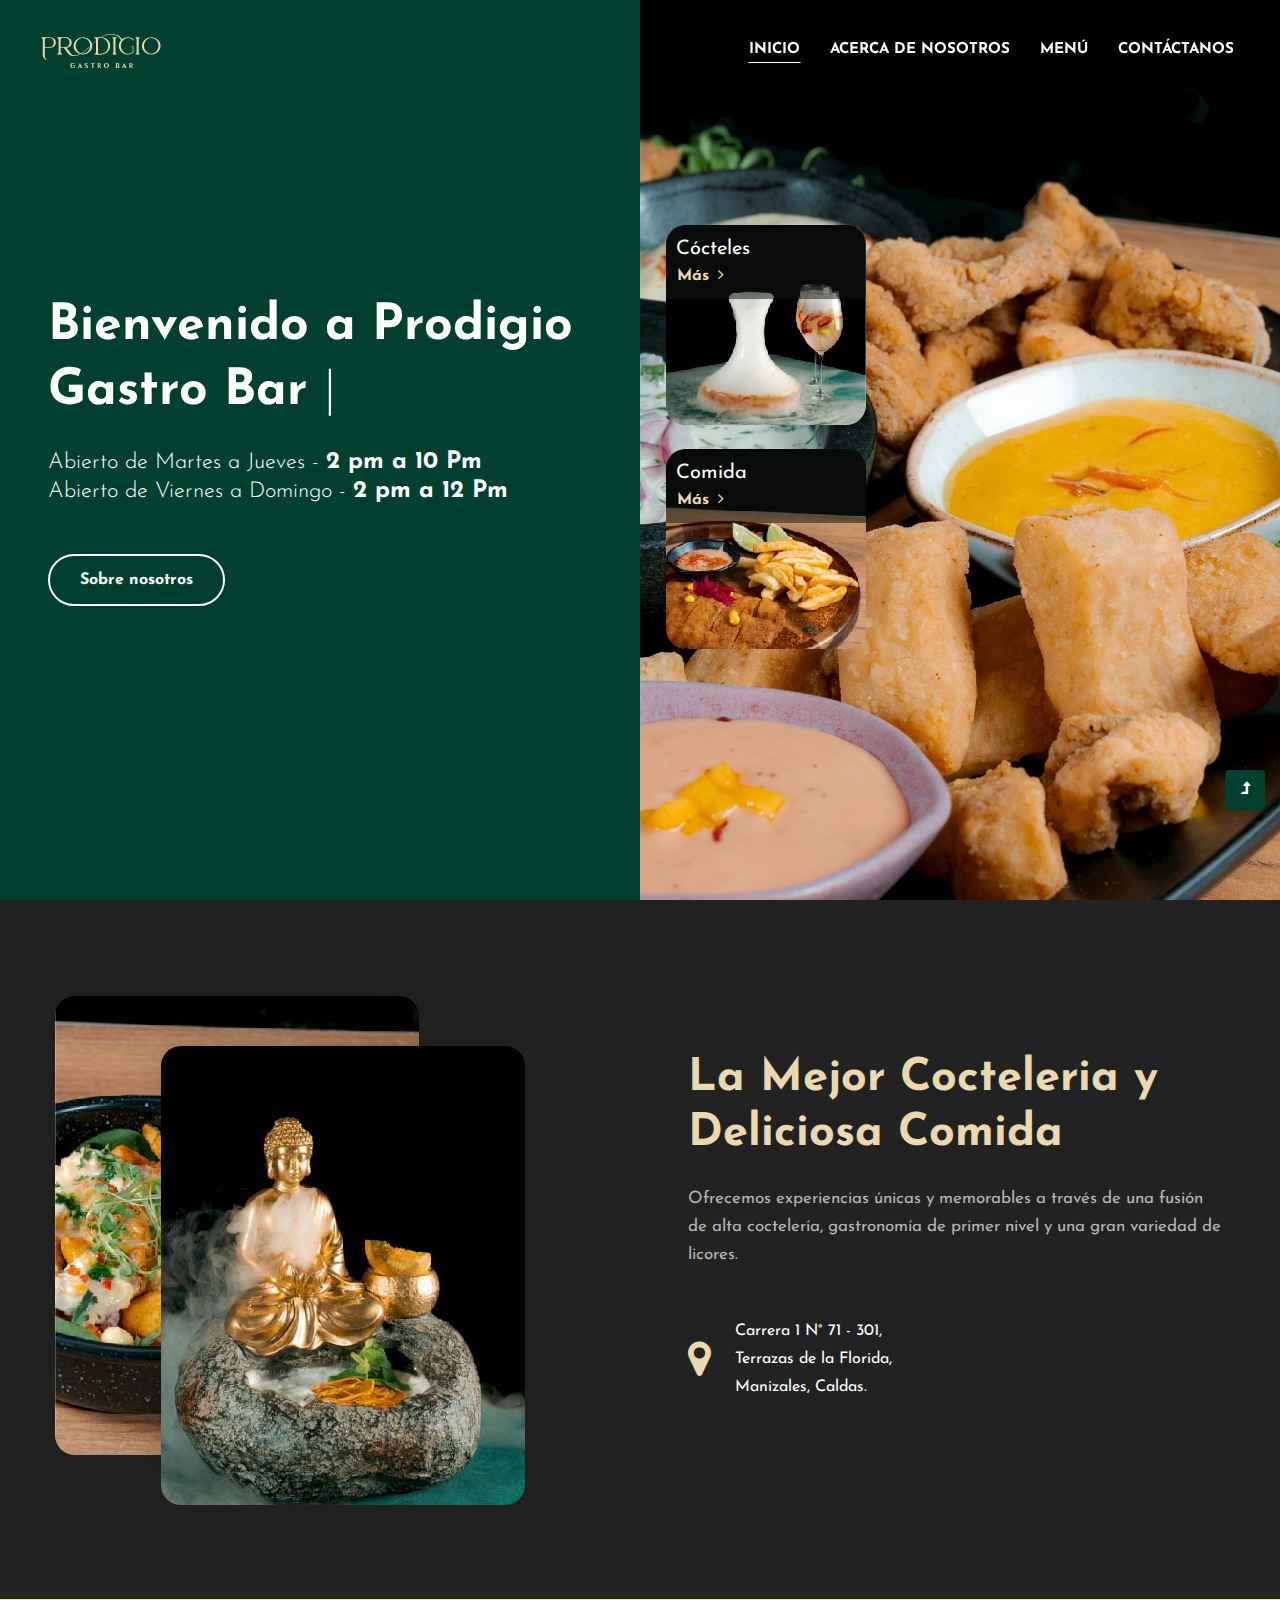
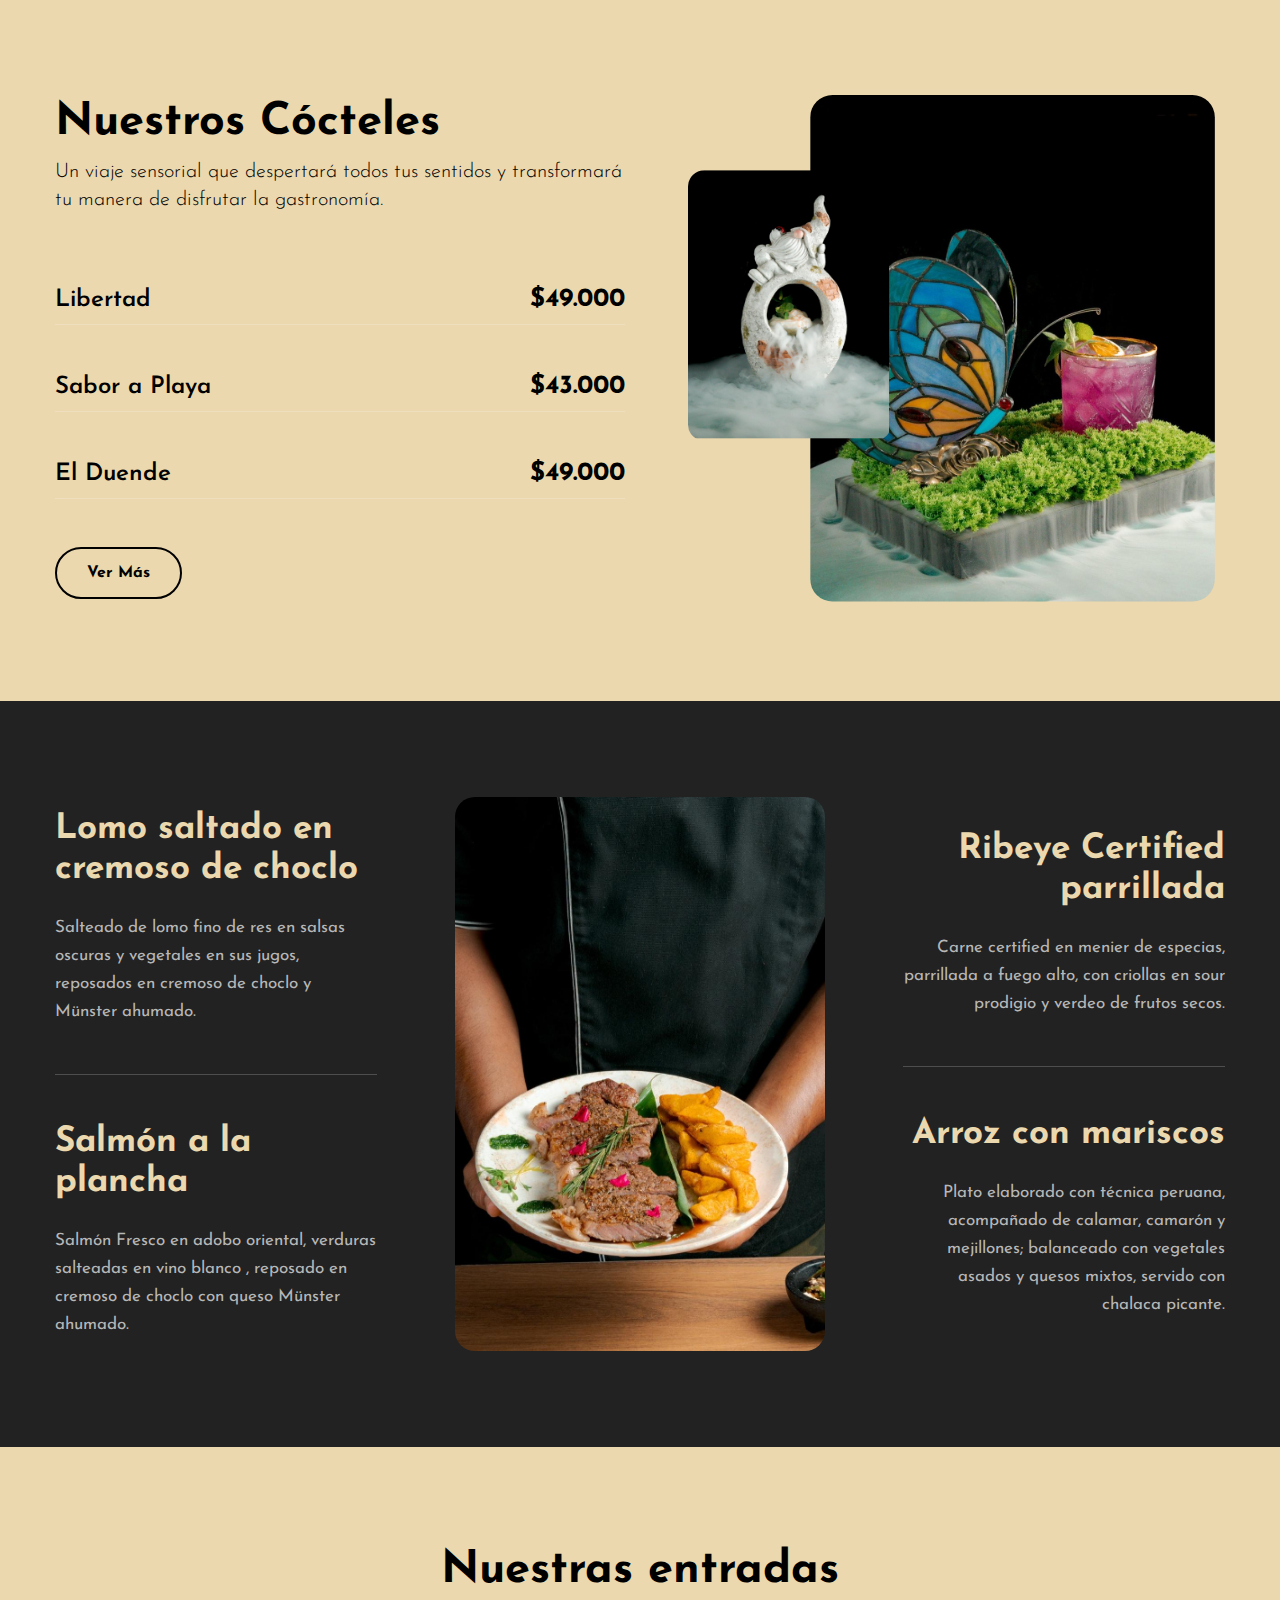
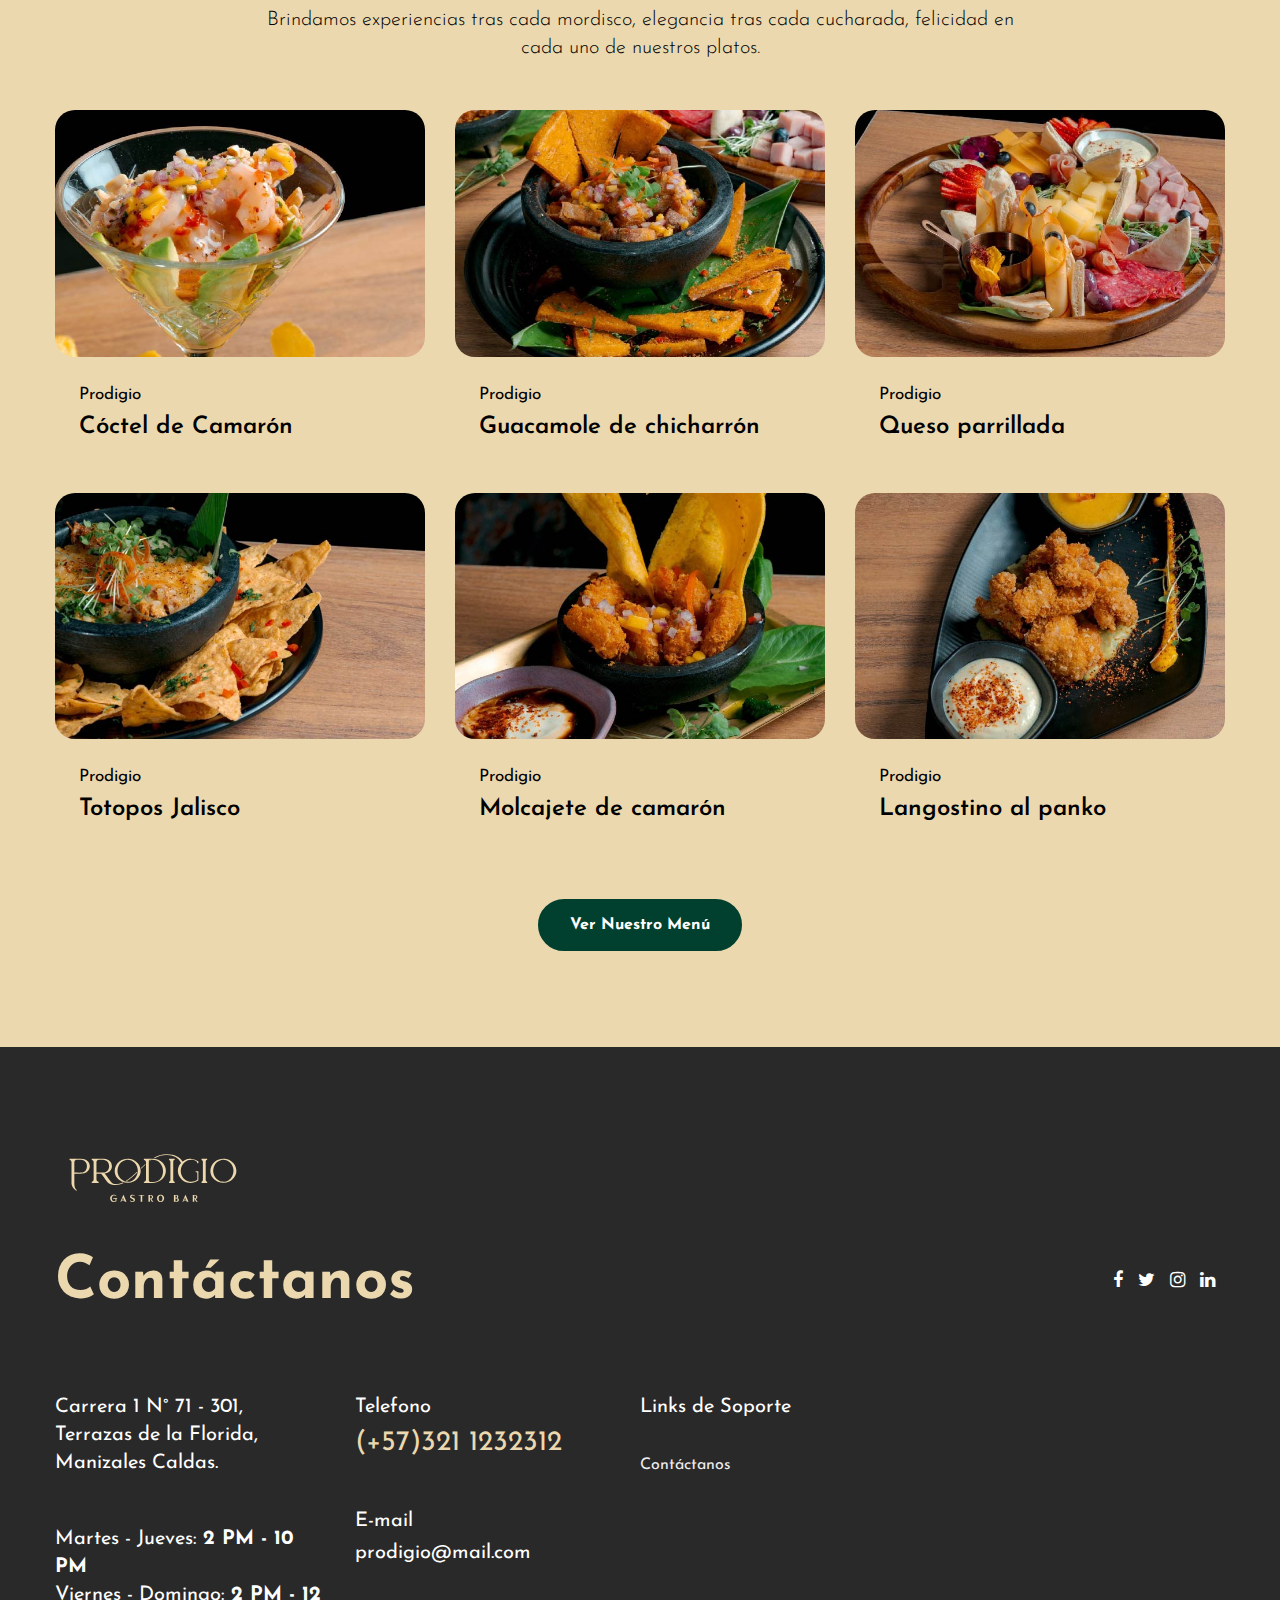
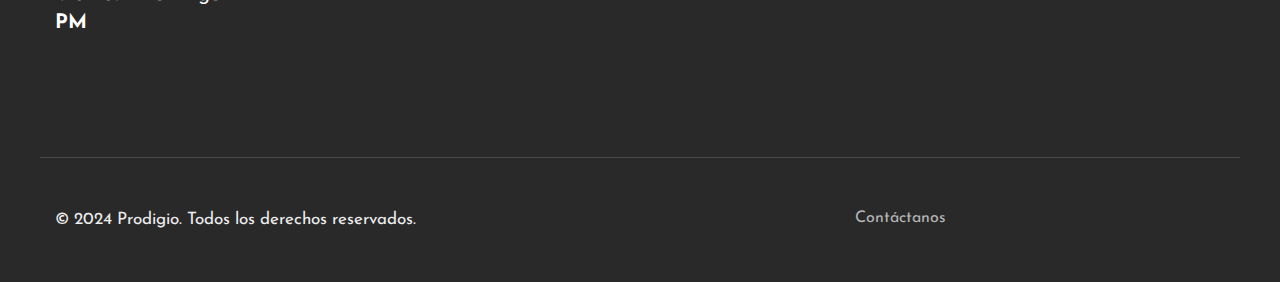
==== index.html @ 743cbc4c "extract content of folder" ====
<!--
Author: W3layouts
Author URL: http://w3layouts.com
-->
<!doctype html>
<html lang="es">

<head>
    <!-- Required meta tags -->
    <meta charset="utf-8">
    <meta name="viewport" content="width=device-width, initial-scale=1, shrink-to-fit=no">
    <link rel="icon" href="assets/images/favicon.ico" type="image/x-icon">
    <title>Prodigio: Gastro Bar</title>
    <!-- google-fonts -->
    <link href="//fonts.googleapis.com/css2?family=Josefin+Sans:wght@100;200;300;400;500;600;700&display=swap"
        rel="stylesheet">
    <!-- //google-fonts -->
    <!-- Template CSS Style link -->
    <link rel="stylesheet" href="assets/css/style-starter.css">
</head>

<body>
    <!--header-->
    <header id="site-header" class="fixed-top">
        <div class="container-fluid">
            <nav class="navbar navbar-expand-lg stroke">
                <!--<h1>
                    <a class="navbar-brand d-flex align-items-center" href="index.html">
                        Prodigio <i class="fa fa-cutlery ml-2" aria-hidden="true"></i></a>
                </h1>-->
                <!-- if logo is image enable this   -->
                <a class="navbar-brand" href="#index.html">
                    <img src="assets/images/Logo.svg" alt="logo" title="Prodigio"/>
                </a> 
                <button class="navbar-toggler  collapsed bg-gradient" type="button" data-toggle="collapse"
                    data-target="#navbarTogglerDemo02" aria-controls="navbarTogglerDemo02" aria-expanded="false"
                    aria-label="Toggle navigation">
                    <span class="navbar-toggler-icon fa icon-expand fa-bars"></span>
                    <span class="navbar-toggler-icon fa icon-close fa-times"></span>
                </button>

                <div class="collapse navbar-collapse" id="navbarTogglerDemo02">
                    <ul class="navbar-nav ml-lg-auto">
                        <li class="nav-item active">
                            <a class="nav-link" href="index.html">Inicio <span class="sr-only">(current)</span></a>
                        </li>
                        <li class="nav-item">
                            <a class="nav-link" href="about.html">Acerca de nosotros</a>
                        </li>
                        <li class="nav-item">
                            <a class="nav-link" href="#">Menú</a>
                        </li>
                        <li class="nav-item">
                            <a class="nav-link" href="contact.html">Contáctanos</a>
                        </li>
                    </ul>
                </div>
            </nav>
        </div>
    </header>
    <!--//header-->

    <!-- banner section -->
    <section class="w3l-banner">
        <div class="container-fluid">
            <div class="row">
                <div class="col-md-6 banner-left d-flex align-items-center pl-lg-5">
                    <div>
                        <h3 class="text-white mb-4">Bienvenido a Prodigio <br>
                            Gastro Bar <span class="type-js"><span class="text-js">¡La mejor experiencia!</span></span></h3>
                        <p class="banner-text text-white">Abierto de Martes a Jueves - <span>2 pm a 10 Pm</span>
                        </p>
                        <p class="banner-text text-white">Abierto de Viernes a Domingo - <span>2 pm a 12 Pm</span>
                        </p>
                        <a class="btn btn-style-white btn-style-border mt-5" href="about.html">Sobre nosotros</a>
                    </div>
                </div>
                <div class="col-md-6 banner-right">
                    <div class="small-images">
                        <div class="ban-grid position-relative">
                            <img src="assets/images/coctel.jpg" class="img-responsive" alt="" />
                            <div class="img-ban-sec">
                                <h5>Cócteles</h5>
                                <a href="menu.html" class="btn p-0">Más <i class="fa fa-angle-right ml-1"
                                        aria-hidden="true"></i></a>
                            </div>
                        </div>
                        <div class="ban-grid position-relative mt-4">
                            <img src="assets/images/comida.jpg" class="img-responsive" alt="" />
                            <div class="img-ban-sec">
                                <h5>Comida</h5>
                                <a href="menu.html" class="btn p-0">Más <i class="fa fa-angle-right ml-1"
                                        aria-hidden="true"></i></a>
                            </div>
                        </div>
                    </div>
                </div>
            </div>
        </div>
    </section>
    <!-- //banner section -->

    <!-- about section -->
    <section class="w3l-about-2 py-5">
        <div class="container py-md-5 py-4">
            <div class="row justify-content-between align-items-center pb-lg-5">
                <div class="col-lg-6 about-2-secs-right mb-lg-0 mb-5">
                    <div class="image-box inverse position-relative">
                        <div class="image-box__static">
                            <img src="assets/images/about2.jpg" alt="" width="364" height="459">
                        </div>
                        <div class="image-box__float">
                            <img src="assets/images/about1.jpg" alt="" width="364" height="459">
                        </div>
                    </div>
                </div>
                <div class="col-lg-6 about-2-secs-left pl-lg-5 mt-lg-0 mt-5">
                    <h3 class="title-style mb-3">La Mejor Cocteleria y <br>Deliciosa Comida</h3>
                    <p class="mt-4">Ofrecemos experiencias únicas y memorables a
                        través de una fusión de alta coctelería, gastronomía
                        de primer nivel y una gran variedad de licores.</p>
                    <div class="address-sec d-flex align-items-center mt-5">
                        <i class="fa fa-map-marker mr-4" aria-hidden="true"></i>
                        <h6>Carrera 1 N° 71 - 301, <br> Terrazas de la Florida, <br>Manizales, Caldas.</h6>
                    </div>
                </div>
            </div>
        </div>
    </section>
    <!-- //about section -->

    <!-- dishes section -->
    <section class="w3l-recipes py-5">
        <div class="container py-md-5 py-4">
            <div class="row">
                <div class="col-lg-6 recipe-left mb-md-0 mb-5">
                    <div class="section-heading mb-sm-5 mb-4">
                        <h3 class="title-style mb-2 text-black">Nuestros Cócteles</h3>
                        <p class="lead text-black">
                            Un viaje sensorial que despertará todos tus sentidos y transformará tu manera de disfrutar la gastronomía.
                        </p>
                    </div>
                    <div class="menu-sec mt-5 pt-md-4">
                        <div class="row border-dot no-gutters">
                            <div class="col-8 menu-item-name-home">
                                <h6>Libertad</h6>
                            </div>
                            <div class="col-4 menu-item-price-home text-right">
                                <h6>$49.000</h6>
                            </div>
                        </div>
                    </div>
                    <div class="menu-sec mt-sm-5 mt-4">
                        <div class="row border-dot no-gutters">
                            <div class="col-8 menu-item-name-home">
                                <h6>Sabor a Playa</h6>
                            </div>
                            <div class="col-4 menu-item-price-home text-right">
                                <h6>$43.000</h6>
                            </div>
                        </div>
                    </div>
                    <div class="menu-sec mt-sm-5 mt-4">
                        <div class="row border-dot no-gutters">
                            <div class="col-8 menu-item-name-home">
                                <h6>El Duende </h6>
                            </div>
                            <div class="col-4 menu-item-price-home text-right">
                                <h6>$49.000</h6>
                            </div>
                        </div>
                    </div>
                    <a class="btn btn-style-dark btn-style-border-dark mt-5" href="menu.html">Ver Más</a>
                </div>
                <div class="col-lg-6 recipe-right pl-5">
                    <img src="assets/images/image1.svg" alt="" class="img-fluid img-responsive" />
                </div>
            </div>
        </div>
    </section>
    <!-- //dishes section -->

    <!-- grids section -->
    <section class="w3l-homeblock7 py-5">
        <div class="container py-lg-5 py-md-3">
            <div class="row align-items-center">
                <div class="col-lg-4">
                    <div class="pr-5">
                        <h3 class="title-big">Lomo saltado en cremoso de choclo</h3>
                        <p class="mt-4">Salteado de lomo fino de res en salsas oscuras y vegetales en sus jugos,
                            reposados en cremoso de choclo y Münster ahumado.</p>
                    </div>
                    <div class="pr-5 mt-lg-5 mt-4 sec-bor">
                        <h3 class="title-big pt-lg-5 pt-4">Salmón a la plancha</h3>
                        <p class="mt-4">Salmón Fresco en adobo oriental, verduras salteadas en vino blanco , reposado
                            en cremoso de choclo con queso Münster ahumado.</p>
                    </div>
                </div>
                <div class="col-lg-4 col-md-6 col-8 image-styling-sec mt-lg-0 mt-5">
                    <img src="assets/images/image2.svg" alt="" class="img-fluid">
                </div>
                <div class="col-lg-4 col-md-6 mt-lg-0 mt-5 text-lg-right">
                    <div class="pl-lg-5">
                        <h3 class="title-big">Ribeye Certified parrillada</h3>
                        <p class="mt-4">Carne certified en menier de especias, parrillada a fuego alto, con criollas en
                            sour prodigio y verdeo de frutos secos.</p>
                    </div>
                    <div class="pl-lg-5 mt-lg-5 mt-4 sec-bor">
                        <h3 class="title-big pt-lg-5 pt-4">Arroz con mariscos</h3>
                        <p class="mt-4">Plato elaborado con técnica peruana, acompañado de calamar, camarón y
                            mejillones; balanceado con vegetales asados y quesos mixtos, servido con
                            chalaca picante.</p>
                    </div>
                </div>
            </div>
        </div>
    </section>
    <!-- //grids section -->

    <!-- stats section -->
    <!--
    <section class="w3-bottom-stats py-5">
        <div class="container py-md-5 py-4">
            <div class="row">
                <div class="col-md-7 pr-lg-5">
                    <h5 class="text-new mb-4">Hello. <br>Our structure has been present for over 36 years. <br>We
                        make
                        the best !
                    </h5>
                    <p class="mb-3">Nibh eu consequat magna ipsum ac ex. Nulla iaculis
                        tincidunt elit, tortor luctus sit amet.
                    </p>
                    <p>Sed ut perspiciatis unde omnis iste natus error sit voluptatem accusantium doloremque
                        laudantium, totam rem aperiam, eaque ipsa quae ab illo inventore veritatis et quasi
                        architecto beatae vitae dicta sunt explicabo.</p>
                    <a href="about.html" class="btn btn-style-white btn-style-primary mt-lg-5 mt-4">Learn More</a>
                </div>
                <div class="col-md-5 mt-md-0 mt-5">
                    <div class="counter text-center">
                        <div class="timer count-title count-number" data-to="6370" data-speed="1500"></div>
                        <p class="count-text mt-2">happy customer's</p>
                    </div>
                    <div class="counter text-center mt-5">
                        <div class="timer count-title count-number" data-to="421" data-speed="1500"></div>
                        <p class="count-text mt-2">master chef's</p>
                    </div>
                    <div class="counter text-center mt-5">
                        <div class="timer count-title count-number" data-to="7300" data-speed="1500"></div>
                        <p class="count-text mt-2">Order's Everyday</p>
                    </div>
                </div>
            </div>
        </div>
    </section>
    -->
    <!-- //stats section -->

    <!-- specials section -->
    <section class="w3l-portfolio-8 py-5">
        <div class="portfolio-main py-md-5 py-4">
            <div class="container">
                <div class="row justify-content-center text-center">
                    <div class="col-md-8">
                        <div class="section-heading mb-sm-5 mb-4">
                            <h3 class="title-style mb-2 text-black">Nuestras entradas</h3>
                            <p class="lead text-black">
                                Brindamos experiencias tras cada mordisco, elegancia tras cada cucharada, felicidad en cada uno de nuestros platos.
                            </p>
                        </div>
                    </div>
                </div>
                <div class="row galler-top">
                    <div class="col-md-4 col-sm-6 protfolio-item hover14">
                        <a href="menu.html" data-lightbox="example-set" data-title="Branding Design">
                            <figure>
                                <img src="assets/images/g1.jpg" alt="product" class="img-fluid">
                                <div class="p-4">
                                    <p class="text-black">Prodigio</p>
                                    <a href="menu.html" class="mb-5 img-title text-black">Cóctel de Camarón</a>
                                </div>
                            </figure>
                        </a>
                    </div>
                    <div class="col-md-4 col-sm-6 protfolio-item hover14 mt-sm-0 mt-4">
                        <a href="menu.html" data-lightbox="example-set" data-title="Gradient Website Development">
                            <figure>
                                <img src="assets/images/g2.jpg" alt="product" class="img-fluid">
                                <div class="p-4">
                                    <p class="text-black">Prodigio</p>
                                    <a href="menu.html" class="mb-5 img-title text-black">Guacamole de chicharrón</a>
                                </div>
                            </figure>
                        </a>
                    </div>
                    <div class="col-md-4 col-sm-6 protfolio-item hover14 mt-md-0 mt-4">
                        <a href="menu.html" data-lightbox="example-set" data-title="Design and Development">
                            <figure>
                                <img src="assets/images/g3.jpg" alt="product" class="img-fluid">
                                <div class="p-4">
                                    <p class="text-black">Prodigio</p>
                                    <a href="menu.html" class="mb-5 img-title text-black">Queso parrillada</a>
                                </div>
                            </figure>
                        </a>
                    </div>
                    <div class="col-md-4 col-sm-6 protfolio-item hover14 mt-4">
                        <a href="menu.html" data-lightbox="example-set" data-title="Magazine Content Writing">
                            <figure>
                                <img src="assets/images/g4.jpg" alt="product" class="img-fluid">
                                <div class="p-4">
                                    <p class="text-black">Prodigio</p>
                                    <a href="menu.html" class="mb-5 img-title text-black">Totopos Jalisco</a>
                                </div>
                            </figure>
                        </a>
                    </div>
                    <div class="col-md-4 col-sm-6 protfolio-item hover14 mt-4">
                        <a href="menu.html" data-lightbox="example-set" data-title="Magazine Content Writing">
                            <figure>
                                <img src="assets/images/g5.jpg" alt="product" class="img-fluid">
                                <div class="p-4">
                                    <p class="text-black">Prodigio</p>
                                    <a href="menu.html" class="mb-5 img-title text-black">Molcajete de camarón</a>
                                </div>
                            </figure>
                        </a>
                    </div>
                    <div class="col-md-4 col-sm-6 protfolio-item hover14 mt-4">
                        <a href="menu.html" data-lightbox="example-set" data-title="Magazine Content Writing">
                            <figure>
                                <img src="assets/images/g6.jpg" alt="product" class="img-fluid">
                                <div class="p-4">
                                    <p class="text-black">Prodigio</p>
                                    <a href="menu.html" class="mb-5 img-title text-black">Langostino al panko</a>
                                </div>
                            </figure>
                        </a>
                    </div>
                </div>
                <div class="text-center">
                    <a href="menu.html" class="btn btn-style-white btn-style-primary mt-lg-5 mt-2">Ver Nuestro Menú</a>
                </div>
            </div>
        </div>
    </section>
    <!-- //specials section -->

    <!-- footer -->
    <footer class="w3l-footer-29-main">
        <div class="footer-29-w3l py-5">
            <div class="container pt-md-5 pt-4">
                <div class="w3l-footer-texthny-inf">
                    <h2>
                        <a class="d-flex align-items-center logo-2" href="index.html">
                            <img src="assets/images/Logo.svg" alt="logo" title="Prodigio" style="height: 70px;"/>
                        </a>
                    </h2>
                    <div class="footer-list-cont d-flex align-items-center justify-content-between mt-md-5 mt-4 mb-5">
                        <h6 class="foot-sub-title">Contáctanos</h6>

                        <div class="main-social-footer-29">
                            <a href="#facebook" class="facebook"><span class="fa fa-facebook"></span></a>
                            <a href="#twitter" class="twitter"><span class="fa fa-twitter"></span></a>
                            <a href="#instagram" class="instagram"><span class="fa fa-instagram"></span></a>
                            <a href="#linkedin" class="linkedin"><span class="fa fa-linkedin"></span></a>
                        </div>
                    </div>
                </div>
                <div class="row footer-top-29 mt-lg-5 mt-md-4 pt-md-5">
                    <div class="col-lg-3 col-sm-6">
                        <div class="address-grid">
                            <h5>Carrera 1 N° 71 - 301, Terrazas de la Florida, <br> Manizales Caldas.</h5>
                            <h5 class="mt-sm-5 mt-4">Martes - Jueves: <span> 2 PM - 10 PM</span> <br> Viernes - Domingo: <span> 2 PM - 12 PM</span></h5>
                        </div>
                    </div>
                    <div class="col-lg-3 col-sm-6 mt-sm-0 mt-4">
                        <div class="address-grid">
                            <h5>Telefono</h5>
                            <h5 class="phone-number-text mt-2"><a href="tel:+57 3213772519">(+57)321 1232312</a></h5>
                        </div>
                        <div class="address-grid mt-sm-5 mt-4">
                            <h5>E-mail</h5>
                            <h5 class="email-cont-text mt-1"> <a href="mailto:prodigio@mail.com"
                                    class="mail">prodigio@mail.com</a></h5>
                        </div>
                    </div>
                    <div class="col-lg-2 col-md-6 col-sm-5 footer-list-menu pl-lg-0 mt-lg-0 mt-sm-5 mt-4">
                        <div class="address-grid contact">
                            <h5 class="mb-4 pb-lg-2">Links de Soporte</h5>
                            <ul>
                                <li><a href="contact.html">Contáctanos</a></li>
                            </ul>
                        </div>
                    </div>
                </div>
                <!-- copyright -->
                <div class="w3l-copyright mt-lg-5 mt-sm-4 pt-md-4 pt-3">
                    <div class="row bottom-copies pt-md-5 pt-4 mt-md-5 mt-4">
                        <p class="col-lg-8 copy-footer-29">© 2024 Prodigio. Todos los derechos reservados. </a></p>

                        <div class="col-lg-4 footer-list-29 mt-lg-0 mt-md-4 mt-2">
                            <ul class="d-flex text-lg-right">
                                <li><a href="contact.html">Contáctanos</a></li>
                            </ul>
                        </div>
                    </div>
                </div>
            </div>
        </div>
    </footer>
    <!-- //footer -->

    <!-- Js scripts -->
    <!-- move top -->
    <button onclick="topFunction()" id="movetop" title="Go to top">
        <span class="fa fa-level-up" aria-hidden="true"></span>
    </button>
    <script>
        // When the user scrolls down 20px from the top of the document, show the button
        window.onscroll = function () {
            scrollFunction()
        };

        function scrollFunction() {
            if (document.body.scrollTop > 20 || document.documentElement.scrollTop > 20) {
                document.getElementById("movetop").style.display = "block";
            } else {
                document.getElementById("movetop").style.display = "none";
            }
        }

        // When the user clicks on the button, scroll to the top of the document
        function topFunction() {
            document.body.scrollTop = 0;
            document.documentElement.scrollTop = 0;
        }
    </script>
    <!-- //move top -->

    <!-- common jquery plugin -->
    <script src="assets/js/jquery-3.3.1.min.js"></script>
    <!-- //common jquery plugin -->

    <!-- counter for stats -->
    <script src="assets/js/counter.js"></script>
    <!-- //counter for stats -->

    <!-- theme switch js (light and dark)-->
    <script src="assets/js/theme-change.js"></script>
    <script>
        function autoType(elementClass, typingSpeed) {
            var thhis = $(elementClass);
            thhis.css({
                "position": "relative",
                "display": "inline-block"
            });
            thhis.prepend('<div class="cursor" style="right: initial; left:0;"></div>');
            thhis = thhis.find(".text-js");
            var text = thhis.text().trim().split('');
            var amntOfChars = text.length;
            var newString = "";
            thhis.text("|");
            setTimeout(function () {
                thhis.css("opacity", 1);
                thhis.prev().removeAttr("style");
                thhis.text("");
                for (var i = 0; i < amntOfChars; i++) {
                    (function (i, char) {
                        setTimeout(function () {
                            newString += char;
                            thhis.text(newString);
                        }, i * typingSpeed);
                    })(i + 1, text[i]);
                }
            }, 1500);
        }

        $(document).ready(function () {
            // Now to start autoTyping just call the autoType function with the 
            // class of outer div
            // The second paramter is the speed between each letter is typed.   
            autoType(".type-js", 200);
        });
    </script>
    <!-- //theme switch js (light and dark)-->

    <!-- MENU-JS -->
    <script>
        $(window).on("scroll", function () {
            var scroll = $(window).scrollTop();

            if (scroll >= 80) {
                $("#site-header").addClass("nav-fixed");
            } else {
                $("#site-header").removeClass("nav-fixed");
            }
        });

        //Main navigation Active Class Add Remove
        $(".navbar-toggler").on("click", function () {
            $("header").toggleClass("active");
        });
        $(document).on("ready", function () {
            if ($(window).width() > 991) {
                $("header").removeClass("active");
            }
            $(window).on("resize", function () {
                if ($(window).width() > 991) {
                    $("header").removeClass("active");
                }
            });
        });
    </script>
    <!-- //MENU-JS -->

    <!-- disable body scroll which navbar is in active -->
    <script>
        $(function () {
            $('.navbar-toggler').click(function () {
                $('body').toggleClass('noscroll');
            })
        });
    </script>
    <!-- //disable body scroll which navbar is in active -->

    <!--bootstrap-->
    <script src="assets/js/bootstrap.min.js"></script>
    <!-- //bootstrap-->
    <!-- //Js scripts -->
</body>

</html>
---- assets/css/style-starter.css ----
@charset "UTF-8";

/*--
Author: W3layouts
Author URL: http://w3layouts.com
--*/
/*!
 * Bootstrap v4.4.1 (https://getbootstrap.com/)
 * Copyright 2011-2019 The Bootstrap Authors
 * Copyright 2011-2019 Twitter, Inc.
 * Licensed under MIT (https://github.com/twbs/bootstrap/blob/master/LICENSE)
 */
:root {
  --blue: #007bff;
  --indigo: #6610f2;
  --purple: #6f42c1;
  --pink: #e83e8c;
  --red: #dc3545;
  --orange: #fd7e14;
  --yellow: #ffc107;
  --green: #28a745;
  --teal: #20c997;
  --cyan: #17a2b8;
  --white: #fff;
  --gray: #6c757d;
  --gray-dark: #343a40;
  --primary: #ff4c4c;
  --secondary: #e71d36;
  --success: #28a745;
  --info: #17a2b8;
  --warning: #ffc107;
  --danger: #dc3545;
  --light: #f8f9fa;
  --dark: #343a40;
  --breakpoint-xs: 0;
  --breakpoint-sm: 576px;
  --breakpoint-md: 768px;
  --breakpoint-lg: 992px;
  --breakpoint-xl: 1200px;
  --font-family-sans-serif: -apple-system, BlinkMacSystemFont, "Segoe UI", Roboto, "Helvetica Neue", Arial, "Noto Sans", sans-serif, "Apple Color Emoji", "Segoe UI Emoji", "Segoe UI Symbol", "Noto Color Emoji";
  --font-family-monospace: SFMono-Regular, Menlo, Monaco, Consolas, "Liberation Mono", "Courier New", monospace;
}

*,
*::before,
*::after {
  box-sizing: border-box;
}

html {
  font-family: sans-serif;
  line-height: 1.15;
  -webkit-text-size-adjust: 100%;
  -webkit-tap-highlight-color: rgba(0, 0, 0, 0);
}

article,
aside,
figcaption,
figure,
footer,
header,
hgroup,
main,
nav,
section {
  display: block;
}

body {
  margin: 0;
  font-family: -apple-system, BlinkMacSystemFont, "Segoe UI", Roboto, "Helvetica Neue", Arial, "Noto Sans", sans-serif, "Apple Color Emoji", "Segoe UI Emoji", "Segoe UI Symbol", "Noto Color Emoji";
  font-size: 1rem;
  font-weight: 400;
  line-height: 1.5;
  color: #212529;
  text-align: left;
  background-color: #fff;
}

[tabindex="-1"]:focus:not(:focus-visible) {
  outline: 0 !important;
}

hr {
  box-sizing: content-box;
  height: 0;
  overflow: visible;
}

h1,
h2,
h3,
h4,
h5,
h6 {
  margin-top: 0;
  margin-bottom: 0.5rem;
}

p {
  margin-top: 0;
  margin-bottom: 1rem;
}

abbr[title],
abbr[data-original-title] {
  text-decoration: underline;
  -webkit-text-decoration: underline dotted;
  text-decoration: underline dotted;
  cursor: help;
  border-bottom: 0;
  -webkit-text-decoration-skip-ink: none;
  text-decoration-skip-ink: none;
}

address {
  margin-bottom: 1rem;
  font-style: normal;
  line-height: inherit;
}

ol,
ul,
dl {
  margin-top: 0;
  margin-bottom: 1rem;
}

ol ol,
ul ul,
ol ul,
ul ol {
  margin-bottom: 0;
}

dt {
  font-weight: 600;
}

dd {
  margin-bottom: .5rem;
  margin-left: 0;
}

blockquote {
  margin: 0 0 1rem;
}

b,
strong {
  font-weight: bolder;
}

small {
  font-size: 80%;
}

sub,
sup {
  position: relative;
  font-size: 75%;
  line-height: 0;
  vertical-align: baseline;
}

sub {
  bottom: -.25em;
}

sup {
  top: -.5em;
}

a {
  color: var(--font-color);
  text-decoration: none;
  background-color: transparent;
}

a:hover {
  color: var(--secondary-color);
  text-decoration: underline;
}

a,
a:hover,
button,
button:hover {
  text-decoration: none;
  transition: .5s all;
  -moz-transition: .5s all;
}

a:not([href]) {
  color: inherit;
  text-decoration: none;
}

a:not([href]):hover {
  color: inherit;
  text-decoration: none;
}

pre,
code,
kbd,
samp {
  font-family: SFMono-Regular, Menlo, Monaco, Consolas, "Liberation Mono", "Courier New", monospace;
  font-size: 1em;
}

pre {
  margin-top: 0;
  margin-bottom: 1rem;
  overflow: auto;
}

figure {
  margin: 0 0 1rem;
}

img {
  vertical-align: middle;
  border-style: none;
}

svg {
  overflow: hidden;
  vertical-align: middle;
}

table {
  border-collapse: collapse;
}

caption {
  padding-top: 0.75rem;
  padding-bottom: 0.75rem;
  color: #6c757d;
  text-align: left;
  caption-side: bottom;
}

th {
  text-align: inherit;
}

label {
  display: inline-block;
  margin-bottom: 0.5rem;
}

button {
  border-radius: 0;
}

button:focus {
  outline: 1px dotted;
  outline: 5px auto -webkit-focus-ring-color;
}

input,
button,
select,
optgroup,
textarea {
  margin: 0;
  font-family: inherit;
  font-size: inherit;
  line-height: inherit;
}

button,
input {
  overflow: visible;
}

button,
select {
  text-transform: none;
}

select {
  word-wrap: normal;
}

button,
[type="button"],
[type="reset"],
[type="submit"] {
  -webkit-appearance: button;
}

button:not(:disabled),
[type="button"]:not(:disabled),
[type="reset"]:not(:disabled),
[type="submit"]:not(:disabled) {
  cursor: pointer;
}

button::-moz-focus-inner,
[type="button"]::-moz-focus-inner,
[type="reset"]::-moz-focus-inner,
[type="submit"]::-moz-focus-inner {
  padding: 0;
  border-style: none;
}

input[type="radio"],
input[type="checkbox"] {
  box-sizing: border-box;
  padding: 0;
}

input[type="date"],
input[type="time"],
input[type="datetime-local"],
input[type="month"] {
  -webkit-appearance: listbox;
}

textarea {
  overflow: auto;
  resize: vertical;
}

fieldset {
  min-width: 0;
  padding: 0;
  margin: 0;
  border: 0;
}

legend {
  display: block;
  width: 100%;
  max-width: 100%;
  padding: 0;
  margin-bottom: .5rem;
  font-size: 1.5rem;
  line-height: inherit;
  color: inherit;
  white-space: normal;
}

@media (max-width: 1200px) {
  legend {
    font-size: calc(1.275rem + 0.3vw);
  }
}

progress {
  vertical-align: baseline;
}

[type="number"]::-webkit-inner-spin-button,
[type="number"]::-webkit-outer-spin-button {
  height: auto;
}

[type="search"] {
  outline-offset: -2px;
  -webkit-appearance: none;
}

[type="search"]::-webkit-search-decoration {
  -webkit-appearance: none;
}

::-webkit-file-upload-button {
  font: inherit;
  -webkit-appearance: button;
}

output {
  display: inline-block;
}

summary {
  display: list-item;
  cursor: pointer;
}

template {
  display: none;
}

[hidden] {
  display: none !important;
}

h1,
h2,
h3,
h4,
h5,
h6,
.h1,
.h2,
.h3,
.h4,
.h5,
.h6 {
  margin-bottom: 0.5rem;
  font-weight: 400;
  line-height: 28px;
}

h1,
.h1 {
  font-size: 2.5rem;
}

@media (max-width: 1200px) {

  h1,
  .h1 {
    font-size: calc(1.375rem + 1.5vw);
  }
}

h2,
.h2 {
  font-size: 2rem;
}

@media (max-width: 1200px) {

  h2,
  .h2 {
    font-size: calc(1.325rem + 0.9vw);
  }
}

h3,
.h3 {
  font-size: 1.75rem;
}

@media (max-width: 1200px) {

  h3,
  .h3 {
    font-size: calc(1.3rem + 0.6vw);
  }
}

h4,
.h4 {
  font-size: 1.5rem;
}

@media (max-width: 1200px) {

  h4,
  .h4 {
    font-size: calc(1.275rem + 0.3vw);
  }
}

h5,
.h5 {
  font-size: 1.25rem;
}

h6,
.h6 {
  font-size: 1rem;
}

.lead {
  font-size: 1.25rem;
  font-weight: 300;
}

.display-1 {
  font-size: 6rem;
  font-weight: 300;
  line-height: 1.2;
}

@media (max-width: 1200px) {
  .display-1 {
    font-size: calc(1.725rem + 5.7vw);
  }
}

.display-2 {
  font-size: 5.5rem;
  font-weight: 300;
  line-height: 1.2;
}

@media (max-width: 1200px) {
  .display-2 {
    font-size: calc(1.675rem + 5.1vw);
  }
}

.display-3 {
  font-size: 4.5rem;
  font-weight: 300;
  line-height: 1.2;
}

@media (max-width: 1200px) {
  .display-3 {
    font-size: calc(1.575rem + 3.9vw);
  }
}

.display-4 {
  font-size: 3.5rem;
  font-weight: 300;
  line-height: 1.2;
}

@media (max-width: 1200px) {
  .display-4 {
    font-size: calc(1.475rem + 2.7vw);
  }
}

hr {
  margin-top: 1rem;
  margin-bottom: 1rem;
  border: 0;
  border-top: 1px solid rgba(0, 0, 0, 0.1);
}

small,
.small {
  font-size: 80%;
  font-weight: 400;
}

mark,
.mark {
  padding: 0.2em;
  background-color: #fcf8e3;
}

.list-unstyled {
  padding-left: 0;
  list-style: none;
}

.list-inline {
  padding-left: 0;
  list-style: none;
}

.list-inline-item {
  display: inline-block;
}

.list-inline-item:not(:last-child) {
  margin-right: 0.5rem;
}

.initialism {
  font-size: 90%;
  text-transform: uppercase;
}

.blockquote {
  margin-bottom: 1rem;
  font-size: 1.25rem;
}

.blockquote-footer {
  display: block;
  font-size: 80%;
  color: #6c757d;
}

.blockquote-footer::before {
  content: "\2014\00A0";
}

.img-fluid {
  max-width: 100%;
  height: auto;
}

.img-thumbnail {
  padding: 0.25rem;
  background-color: #fff;
  border: 1px solid #dee2e6;
  border-radius: 0.25rem;
  max-width: 100%;
  height: auto;
}

.figure {
  display: inline-block;
}

.figure-img {
  margin-bottom: 0.5rem;
  line-height: 1;
}

.figure-caption {
  font-size: 90%;
  color: #6c757d;
}

code {
  font-size: 87.5%;
  color: #e83e8c;
  word-wrap: break-word;
}

a>code {
  color: inherit;
}

kbd {
  padding: 0.2rem 0.4rem;
  font-size: 87.5%;
  color: #fff;
  background-color: #212529;
  border-radius: 0.2rem;
}

kbd kbd {
  padding: 0;
  font-size: 100%;
  font-weight: 600;
}

pre {
  display: block;
  font-size: 87.5%;
  color: #212529;
}

pre code {
  font-size: inherit;
  color: inherit;
  word-break: normal;
}

.pre-scrollable {
  max-height: 340px;
  overflow-y: scroll;
}

.container {
  width: 100%;
  padding-right: 15px;
  padding-left: 15px;
  margin-right: auto;
  margin-left: auto;
}

@media (min-width: 576px) {
  .container {
    max-width: 540px;
  }
}

@media (min-width: 768px) {
  .container {
    max-width: 720px;
  }
}

@media (min-width: 992px) {
  .container {
    max-width: 960px;
  }
}

@media (min-width: 1200px) {
  .container {
    max-width: 1140px;
  }
}

.container-fluid,
.container-sm,
.container-md,
.container-lg,
.container-xl {
  width: 100%;
  padding-right: 15px;
  padding-left: 15px;
  margin-right: auto;
  margin-left: auto;
}

@media (min-width: 576px) {

  .container,
  .container-sm {
    max-width: 540px;
  }
}

@media (min-width: 768px) {

  .container,
  .container-sm,
  .container-md {
    max-width: 720px;
  }
}

@media (min-width: 992px) {

  .container,
  .container-sm,
  .container-md,
  .container-lg {
    max-width: 960px;
  }
}

@media (min-width: 1200px) {

  .container,
  .container-sm,
  .container-md,
  .container-lg,
  .container-xl {
    max-width: 1140px;
  }
}

.row {
  display: flex;
  flex-wrap: wrap;
  margin-right: -15px;
  margin-left: -15px;
}

.no-gutters {
  margin-right: 0;
  margin-left: 0;
}

.no-gutters>.col,
.no-gutters>[class*="col-"] {
  padding-right: 0;
  padding-left: 0;
}

.col-1,
.col-2,
.col-3,
.col-4,
.col-5,
.col-6,
.col-7,
.col-8,
.col-9,
.col-10,
.col-11,
.col-12,
.col,
.col-auto,
.col-sm-1,
.col-sm-2,
.col-sm-3,
.col-sm-4,
.col-sm-5,
.col-sm-6,
.col-sm-7,
.col-sm-8,
.col-sm-9,
.col-sm-10,
.col-sm-11,
.col-sm-12,
.col-sm,
.col-sm-auto,
.col-md-1,
.col-md-2,
.col-md-3,
.col-md-4,
.col-md-5,
.col-md-6,
.col-md-7,
.col-md-8,
.col-md-9,
.col-md-10,
.col-md-11,
.col-md-12,
.col-md,
.col-md-auto,
.col-lg-1,
.col-lg-2,
.col-lg-3,
.col-lg-4,
.col-lg-5,
.col-lg-6,
.col-lg-7,
.col-lg-8,
.col-lg-9,
.col-lg-10,
.col-lg-11,
.col-lg-12,
.col-lg,
.col-lg-auto,
.col-xl-1,
.col-xl-2,
.col-xl-3,
.col-xl-4,
.col-xl-5,
.col-xl-6,
.col-xl-7,
.col-xl-8,
.col-xl-9,
.col-xl-10,
.col-xl-11,
.col-xl-12,
.col-xl,
.col-xl-auto {
  position: relative;
  width: 100%;
  padding-right: 15px;
  padding-left: 15px;
}

.col {
  flex-basis: 0;
  flex-grow: 1;
  max-width: 100%;
}

.row-cols-1>* {
  flex: 0 0 100%;
  max-width: 100%;
}

.row-cols-2>* {
  flex: 0 0 50%;
  max-width: 50%;
}

.row-cols-3>* {
  flex: 0 0 33.33333%;
  max-width: 33.33333%;
}

.row-cols-4>* {
  flex: 0 0 25%;
  max-width: 25%;
}

.row-cols-5>* {
  flex: 0 0 20%;
  max-width: 20%;
}

.row-cols-6>* {
  flex: 0 0 16.66667%;
  max-width: 16.66667%;
}

.col-auto {
  flex: 0 0 auto;
  width: auto;
  max-width: 100%;
}

.col-1 {
  flex: 0 0 8.33333%;
  max-width: 8.33333%;
}

.col-2 {
  flex: 0 0 16.66667%;
  max-width: 16.66667%;
}

.col-3 {
  flex: 0 0 25%;
  max-width: 25%;
}

.col-4 {
  flex: 0 0 33.33333%;
  max-width: 33.33333%;
}

.col-5 {
  flex: 0 0 41.66667%;
  max-width: 41.66667%;
}

.col-6 {
  flex: 0 0 50%;
  max-width: 50%;
}

.col-7 {
  flex: 0 0 58.33333%;
  max-width: 58.33333%;
}

.col-8 {
  flex: 0 0 66.66667%;
  max-width: 66.66667%;
}

.col-9 {
  flex: 0 0 75%;
  max-width: 75%;
}

.col-10 {
  flex: 0 0 83.33333%;
  max-width: 83.33333%;
}

.col-11 {
  flex: 0 0 91.66667%;
  max-width: 91.66667%;
}

.col-12 {
  flex: 0 0 100%;
  max-width: 100%;
}

.order-first {
  order: -1;
}

.order-last {
  order: 13;
}

.order-0 {
  order: 0;
}

.order-1 {
  order: 1;
}

.order-2 {
  order: 2;
}

.order-3 {
  order: 3;
}

.order-4 {
  order: 4;
}

.order-5 {
  order: 5;
}

.order-6 {
  order: 6;
}

.order-7 {
  order: 7;
}

.order-8 {
  order: 8;
}

.order-9 {
  order: 9;
}

.order-10 {
  order: 10;
}

.order-11 {
  order: 11;
}

.order-12 {
  order: 12;
}

.offset-1 {
  margin-left: 8.33333%;
}

.offset-2 {
  margin-left: 16.66667%;
}

.offset-3 {
  margin-left: 25%;
}

.offset-4 {
  margin-left: 33.33333%;
}

.offset-5 {
  margin-left: 41.66667%;
}

.offset-6 {
  margin-left: 50%;
}

.offset-7 {
  margin-left: 58.33333%;
}

.offset-8 {
  margin-left: 66.66667%;
}

.offset-9 {
  margin-left: 75%;
}

.offset-10 {
  margin-left: 83.33333%;
}

.offset-11 {
  margin-left: 91.66667%;
}

@media (min-width: 576px) {
  .col-sm {
    flex-basis: 0;
    flex-grow: 1;
    max-width: 100%;
  }

  .row-cols-sm-1>* {
    flex: 0 0 100%;
    max-width: 100%;
  }

  .row-cols-sm-2>* {
    flex: 0 0 50%;
    max-width: 50%;
  }

  .row-cols-sm-3>* {
    flex: 0 0 33.33333%;
    max-width: 33.33333%;
  }

  .row-cols-sm-4>* {
    flex: 0 0 25%;
    max-width: 25%;
  }

  .row-cols-sm-5>* {
    flex: 0 0 20%;
    max-width: 20%;
  }

  .row-cols-sm-6>* {
    flex: 0 0 16.66667%;
    max-width: 16.66667%;
  }

  .col-sm-auto {
    flex: 0 0 auto;
    width: auto;
    max-width: 100%;
  }

  .col-sm-1 {
    flex: 0 0 8.33333%;
    max-width: 8.33333%;
  }

  .col-sm-2 {
    flex: 0 0 16.66667%;
    max-width: 16.66667%;
  }

  .col-sm-3 {
    flex: 0 0 25%;
    max-width: 25%;
  }

  .col-sm-4 {
    flex: 0 0 33.33333%;
    max-width: 33.33333%;
  }

  .col-sm-5 {
    flex: 0 0 41.66667%;
    max-width: 41.66667%;
  }

  .col-sm-6 {
    flex: 0 0 50%;
    max-width: 50%;
  }

  .col-sm-7 {
    flex: 0 0 58.33333%;
    max-width: 58.33333%;
  }

  .col-sm-8 {
    flex: 0 0 66.66667%;
    max-width: 66.66667%;
  }

  .col-sm-9 {
    flex: 0 0 75%;
    max-width: 75%;
  }

  .col-sm-10 {
    flex: 0 0 83.33333%;
    max-width: 83.33333%;
  }

  .col-sm-11 {
    flex: 0 0 91.66667%;
    max-width: 91.66667%;
  }

  .col-sm-12 {
    flex: 0 0 100%;
    max-width: 100%;
  }

  .order-sm-first {
    order: -1;
  }

  .order-sm-last {
    order: 13;
  }

  .order-sm-0 {
    order: 0;
  }

  .order-sm-1 {
    order: 1;
  }

  .order-sm-2 {
    order: 2;
  }

  .order-sm-3 {
    order: 3;
  }

  .order-sm-4 {
    order: 4;
  }

  .order-sm-5 {
    order: 5;
  }

  .order-sm-6 {
    order: 6;
  }

  .order-sm-7 {
    order: 7;
  }

  .order-sm-8 {
    order: 8;
  }

  .order-sm-9 {
    order: 9;
  }

  .order-sm-10 {
    order: 10;
  }

  .order-sm-11 {
    order: 11;
  }

  .order-sm-12 {
    order: 12;
  }

  .offset-sm-0 {
    margin-left: 0;
  }

  .offset-sm-1 {
    margin-left: 8.33333%;
  }

  .offset-sm-2 {
    margin-left: 16.66667%;
  }

  .offset-sm-3 {
    margin-left: 25%;
  }

  .offset-sm-4 {
    margin-left: 33.33333%;
  }

  .offset-sm-5 {
    margin-left: 41.66667%;
  }

  .offset-sm-6 {
    margin-left: 50%;
  }

  .offset-sm-7 {
    margin-left: 58.33333%;
  }

  .offset-sm-8 {
    margin-left: 66.66667%;
  }

  .offset-sm-9 {
    margin-left: 75%;
  }

  .offset-sm-10 {
    margin-left: 83.33333%;
  }

  .offset-sm-11 {
    margin-left: 91.66667%;
  }
}

@media (min-width: 768px) {
  .col-md {
    flex-basis: 0;
    flex-grow: 1;
    max-width: 100%;
  }

  .row-cols-md-1>* {
    flex: 0 0 100%;
    max-width: 100%;
  }

  .row-cols-md-2>* {
    flex: 0 0 50%;
    max-width: 50%;
  }

  .row-cols-md-3>* {
    flex: 0 0 33.33333%;
    max-width: 33.33333%;
  }

  .row-cols-md-4>* {
    flex: 0 0 25%;
    max-width: 25%;
  }

  .row-cols-md-5>* {
    flex: 0 0 20%;
    max-width: 20%;
  }

  .row-cols-md-6>* {
    flex: 0 0 16.66667%;
    max-width: 16.66667%;
  }

  .col-md-auto {
    flex: 0 0 auto;
    width: auto;
    max-width: 100%;
  }

  .col-md-1 {
    flex: 0 0 8.33333%;
    max-width: 8.33333%;
  }

  .col-md-2 {
    flex: 0 0 16.66667%;
    max-width: 16.66667%;
  }

  .col-md-3 {
    flex: 0 0 25%;
    max-width: 25%;
  }

  .col-md-4 {
    flex: 0 0 33.33333%;
    max-width: 33.33333%;
  }

  .col-md-5 {
    flex: 0 0 41.66667%;
    max-width: 41.66667%;
  }

  .col-md-6 {
    flex: 0 0 50%;
    max-width: 50%;
  }

  .col-md-7 {
    flex: 0 0 58.33333%;
    max-width: 58.33333%;
  }

  .col-md-8 {
    flex: 0 0 66.66667%;
    max-width: 66.66667%;
  }

  .col-md-9 {
    flex: 0 0 75%;
    max-width: 75%;
  }

  .col-md-10 {
    flex: 0 0 83.33333%;
    max-width: 83.33333%;
  }

  .col-md-11 {
    flex: 0 0 91.66667%;
    max-width: 91.66667%;
  }

  .col-md-12 {
    flex: 0 0 100%;
    max-width: 100%;
  }

  .order-md-first {
    order: -1;
  }

  .order-md-last {
    order: 13;
  }

  .order-md-0 {
    order: 0;
  }

  .order-md-1 {
    order: 1;
  }

  .order-md-2 {
    order: 2;
  }

  .order-md-3 {
    order: 3;
  }

  .order-md-4 {
    order: 4;
  }

  .order-md-5 {
    order: 5;
  }

  .order-md-6 {
    order: 6;
  }

  .order-md-7 {
    order: 7;
  }

  .order-md-8 {
    order: 8;
  }

  .order-md-9 {
    order: 9;
  }

  .order-md-10 {
    order: 10;
  }

  .order-md-11 {
    order: 11;
  }

  .order-md-12 {
    order: 12;
  }

  .offset-md-0 {
    margin-left: 0;
  }

  .offset-md-1 {
    margin-left: 8.33333%;
  }

  .offset-md-2 {
    margin-left: 16.66667%;
  }

  .offset-md-3 {
    margin-left: 25%;
  }

  .offset-md-4 {
    margin-left: 33.33333%;
  }

  .offset-md-5 {
    margin-left: 41.66667%;
  }

  .offset-md-6 {
    margin-left: 50%;
  }

  .offset-md-7 {
    margin-left: 58.33333%;
  }

  .offset-md-8 {
    margin-left: 66.66667%;
  }

  .offset-md-9 {
    margin-left: 75%;
  }

  .offset-md-10 {
    margin-left: 83.33333%;
  }

  .offset-md-11 {
    margin-left: 91.66667%;
  }
}

@media (min-width: 992px) {
  .col-lg {
    flex-basis: 0;
    flex-grow: 1;
    max-width: 100%;
  }

  .row-cols-lg-1>* {
    flex: 0 0 100%;
    max-width: 100%;
  }

  .row-cols-lg-2>* {
    flex: 0 0 50%;
    max-width: 50%;
  }

  .row-cols-lg-3>* {
    flex: 0 0 33.33333%;
    max-width: 33.33333%;
  }

  .row-cols-lg-4>* {
    flex: 0 0 25%;
    max-width: 25%;
  }

  .row-cols-lg-5>* {
    flex: 0 0 20%;
    max-width: 20%;
  }

  .row-cols-lg-6>* {
    flex: 0 0 16.66667%;
    max-width: 16.66667%;
  }

  .col-lg-auto {
    flex: 0 0 auto;
    width: auto;
    max-width: 100%;
  }

  .col-lg-1 {
    flex: 0 0 8.33333%;
    max-width: 8.33333%;
  }

  .col-lg-2 {
    flex: 0 0 16.66667%;
    max-width: 16.66667%;
  }

  .col-lg-3 {
    flex: 0 0 25%;
    max-width: 25%;
  }

  .col-lg-4 {
    flex: 0 0 33.33333%;
    max-width: 33.33333%;
  }

  .col-lg-5 {
    flex: 0 0 41.66667%;
    max-width: 41.66667%;
  }

  .col-lg-6 {
    flex: 0 0 50%;
    max-width: 50%;
  }

  .col-lg-7 {
    flex: 0 0 58.33333%;
    max-width: 58.33333%;
  }

  .col-lg-8 {
    flex: 0 0 66.66667%;
    max-width: 66.66667%;
  }

  .col-lg-9 {
    flex: 0 0 75%;
    max-width: 75%;
  }

  .col-lg-10 {
    flex: 0 0 83.33333%;
    max-width: 83.33333%;
  }

  .col-lg-11 {
    flex: 0 0 91.66667%;
    max-width: 91.66667%;
  }

  .col-lg-12 {
    flex: 0 0 100%;
    max-width: 100%;
  }

  .order-lg-first {
    order: -1;
  }

  .order-lg-last {
    order: 13;
  }

  .order-lg-0 {
    order: 0;
  }

  .order-lg-1 {
    order: 1;
  }

  .order-lg-2 {
    order: 2;
  }

  .order-lg-3 {
    order: 3;
  }

  .order-lg-4 {
    order: 4;
  }

  .order-lg-5 {
    order: 5;
  }

  .order-lg-6 {
    order: 6;
  }

  .order-lg-7 {
    order: 7;
  }

  .order-lg-8 {
    order: 8;
  }

  .order-lg-9 {
    order: 9;
  }

  .order-lg-10 {
    order: 10;
  }

  .order-lg-11 {
    order: 11;
  }

  .order-lg-12 {
    order: 12;
  }

  .offset-lg-0 {
    margin-left: 0;
  }

  .offset-lg-1 {
    margin-left: 8.33333%;
  }

  .offset-lg-2 {
    margin-left: 16.66667%;
  }

  .offset-lg-3 {
    margin-left: 25%;
  }

  .offset-lg-4 {
    margin-left: 33.33333%;
  }

  .offset-lg-5 {
    margin-left: 41.66667%;
  }

  .offset-lg-6 {
    margin-left: 50%;
  }

  .offset-lg-7 {
    margin-left: 58.33333%;
  }

  .offset-lg-8 {
    margin-left: 66.66667%;
  }

  .offset-lg-9 {
    margin-left: 75%;
  }

  .offset-lg-10 {
    margin-left: 83.33333%;
  }

  .offset-lg-11 {
    margin-left: 91.66667%;
  }
}

@media (min-width: 1200px) {
  .col-xl {
    flex-basis: 0;
    flex-grow: 1;
    max-width: 100%;
  }

  .row-cols-xl-1>* {
    flex: 0 0 100%;
    max-width: 100%;
  }

  .row-cols-xl-2>* {
    flex: 0 0 50%;
    max-width: 50%;
  }

  .row-cols-xl-3>* {
    flex: 0 0 33.33333%;
    max-width: 33.33333%;
  }

  .row-cols-xl-4>* {
    flex: 0 0 25%;
    max-width: 25%;
  }

  .row-cols-xl-5>* {
    flex: 0 0 20%;
    max-width: 20%;
  }

  .row-cols-xl-6>* {
    flex: 0 0 16.66667%;
    max-width: 16.66667%;
  }

  .col-xl-auto {
    flex: 0 0 auto;
    width: auto;
    max-width: 100%;
  }

  .col-xl-1 {
    flex: 0 0 8.33333%;
    max-width: 8.33333%;
  }

  .col-xl-2 {
    flex: 0 0 16.66667%;
    max-width: 16.66667%;
  }

  .col-xl-3 {
    flex: 0 0 25%;
    max-width: 25%;
  }

  .col-xl-4 {
    flex: 0 0 33.33333%;
    max-width: 33.33333%;
  }

  .col-xl-5 {
    flex: 0 0 41.66667%;
    max-width: 41.66667%;
  }

  .col-xl-6 {
    flex: 0 0 50%;
    max-width: 50%;
  }

  .col-xl-7 {
    flex: 0 0 58.33333%;
    max-width: 58.33333%;
  }

  .col-xl-8 {
    flex: 0 0 66.66667%;
    max-width: 66.66667%;
  }

  .col-xl-9 {
    flex: 0 0 75%;
    max-width: 75%;
  }

  .col-xl-10 {
    flex: 0 0 83.33333%;
    max-width: 83.33333%;
  }

  .col-xl-11 {
    flex: 0 0 91.66667%;
    max-width: 91.66667%;
  }

  .col-xl-12 {
    flex: 0 0 100%;
    max-width: 100%;
  }

  .order-xl-first {
    order: -1;
  }

  .order-xl-last {
    order: 13;
  }

  .order-xl-0 {
    order: 0;
  }

  .order-xl-1 {
    order: 1;
  }

  .order-xl-2 {
    order: 2;
  }

  .order-xl-3 {
    order: 3;
  }

  .order-xl-4 {
    order: 4;
  }

  .order-xl-5 {
    order: 5;
  }

  .order-xl-6 {
    order: 6;
  }

  .order-xl-7 {
    order: 7;
  }

  .order-xl-8 {
    order: 8;
  }

  .order-xl-9 {
    order: 9;
  }

  .order-xl-10 {
    order: 10;
  }

  .order-xl-11 {
    order: 11;
  }

  .order-xl-12 {
    order: 12;
  }

  .offset-xl-0 {
    margin-left: 0;
  }

  .offset-xl-1 {
    margin-left: 8.33333%;
  }

  .offset-xl-2 {
    margin-left: 16.66667%;
  }

  .offset-xl-3 {
    margin-left: 25%;
  }

  .offset-xl-4 {
    margin-left: 33.33333%;
  }

  .offset-xl-5 {
    margin-left: 41.66667%;
  }

  .offset-xl-6 {
    margin-left: 50%;
  }

  .offset-xl-7 {
    margin-left: 58.33333%;
  }

  .offset-xl-8 {
    margin-left: 66.66667%;
  }

  .offset-xl-9 {
    margin-left: 75%;
  }

  .offset-xl-10 {
    margin-left: 83.33333%;
  }

  .offset-xl-11 {
    margin-left: 91.66667%;
  }
}

.table {
  width: 100%;
  margin-bottom: 1rem;
  color: #212529;
}

.table th,
.table td {
  padding: 0.75rem;
  vertical-align: top;
  border-top: 1px solid #dee2e6;
}

.table thead th {
  vertical-align: bottom;
  border-bottom: 2px solid #dee2e6;
}

.table tbody+tbody {
  border-top: 2px solid #dee2e6;
}

.table-sm th,
.table-sm td {
  padding: 0.3rem;
}

.table-bordered {
  border: 1px solid #dee2e6;
}

.table-bordered th,
.table-bordered td {
  border: 1px solid #dee2e6;
}

.table-bordered thead th,
.table-bordered thead td {
  border-bottom-width: 2px;
}

.table-borderless th,
.table-borderless td,
.table-borderless thead th,
.table-borderless tbody+tbody {
  border: 0;
}

.table-striped tbody tr:nth-of-type(odd) {
  background-color: rgba(0, 0, 0, 0.05);
}

.table-hover tbody tr:hover {
  color: #212529;
  background-color: rgba(0, 0, 0, 0.075);
}

.table-primary,
.table-primary>th,
.table-primary>td {
  background-color: #c4f0df;
}

.table-primary th,
.table-primary td,
.table-primary thead th,
.table-primary tbody+tbody {
  border-color: #92e3c3;
}

.table-hover .table-primary:hover {
  background-color: #b0ebd4;
}

.table-hover .table-primary:hover>td,
.table-hover .table-primary:hover>th {
  background-color: #b0ebd4;
}

.table-secondary,
.table-secondary>th,
.table-secondary>td {
  background-color: #c8c7d3;
}

.table-secondary th,
.table-secondary td,
.table-secondary thead th,
.table-secondary tbody+tbody {
  border-color: #9996ae;
}

.table-hover .table-secondary:hover {
  background-color: #bab9c8;
}

.table-hover .table-secondary:hover>td,
.table-hover .table-secondary:hover>th {
  background-color: #bab9c8;
}

.table-success,
.table-success>th,
.table-success>td {
  background-color: #c3e6cb;
}

.table-success th,
.table-success td,
.table-success thead th,
.table-success tbody+tbody {
  border-color: #8fd19e;
}

.table-hover .table-success:hover {
  background-color: #b1dfbb;
}

.table-hover .table-success:hover>td,
.table-hover .table-success:hover>th {
  background-color: #b1dfbb;
}

.table-info,
.table-info>th,
.table-info>td {
  background-color: #bee5eb;
}

.table-info th,
.table-info td,
.table-info thead th,
.table-info tbody+tbody {
  border-color: #86cfda;
}

.table-hover .table-info:hover {
  background-color: #abdde5;
}

.table-hover .table-info:hover>td,
.table-hover .table-info:hover>th {
  background-color: #abdde5;
}

.table-warning,
.table-warning>th,
.table-warning>td {
  background-color: #ffeeba;
}

.table-warning th,
.table-warning td,
.table-warning thead th,
.table-warning tbody+tbody {
  border-color: #ffdf7e;
}

.table-hover .table-warning:hover {
  background-color: #ffe8a1;
}

.table-hover .table-warning:hover>td,
.table-hover .table-warning:hover>th {
  background-color: #ffe8a1;
}

.table-danger,
.table-danger>th,
.table-danger>td {
  background-color: #f5c6cb;
}

.table-danger th,
.table-danger td,
.table-danger thead th,
.table-danger tbody+tbody {
  border-color: #ed969e;
}

.table-hover .table-danger:hover {
  background-color: #f1b0b7;
}

.table-hover .table-danger:hover>td,
.table-hover .table-danger:hover>th {
  background-color: #f1b0b7;
}

.table-light,
.table-light>th,
.table-light>td {
  background-color: #fdfdfe;
}

.table-light th,
.table-light td,
.table-light thead th,
.table-light tbody+tbody {
  border-color: #fbfcfc;
}

.table-hover .table-light:hover {
  background-color: #ececf6;
}

.table-hover .table-light:hover>td,
.table-hover .table-light:hover>th {
  background-color: #ececf6;
}

.table-dark,
.table-dark>th,
.table-dark>td {
  background-color: #c6c8ca;
}

.table-dark th,
.table-dark td,
.table-dark thead th,
.table-dark tbody+tbody {
  border-color: #95999c;
}

.table-hover .table-dark:hover {
  background-color: #b9bbbe;
}

.table-hover .table-dark:hover>td,
.table-hover .table-dark:hover>th {
  background-color: #b9bbbe;
}

.table-active,
.table-active>th,
.table-active>td {
  background-color: rgba(0, 0, 0, 0.075);
}

.table-hover .table-active:hover {
  background-color: rgba(0, 0, 0, 0.075);
}

.table-hover .table-active:hover>td,
.table-hover .table-active:hover>th {
  background-color: rgba(0, 0, 0, 0.075);
}

.table .thead-dark th {
  color: #fff;
  background-color: #343a40;
  border-color: #454d55;
}

.table .thead-light th {
  color: #495057;
  background-color: #e9ecef;
  border-color: #dee2e6;
}

.table-dark {
  color: #fff;
  background-color: #343a40;
}

.table-dark th,
.table-dark td,
.table-dark thead th {
  border-color: #454d55;
}

.table-dark.table-bordered {
  border: 0;
}

.table-dark.table-striped tbody tr:nth-of-type(odd) {
  background-color: rgba(255, 255, 255, 0.05);
}

.table-dark.table-hover tbody tr:hover {
  color: #fff;
  background-color: rgba(255, 255, 255, 0.075);
}

@media (max-width: 575.98px) {
  .table-responsive-sm {
    display: block;
    width: 100%;
    overflow-x: auto;
    -webkit-overflow-scrolling: touch;
  }

  .table-responsive-sm>.table-bordered {
    border: 0;
  }
}

@media (max-width: 767.98px) {
  .table-responsive-md {
    display: block;
    width: 100%;
    overflow-x: auto;
    -webkit-overflow-scrolling: touch;
  }

  .table-responsive-md>.table-bordered {
    border: 0;
  }
}

@media (max-width: 991.98px) {
  .table-responsive-lg {
    display: block;
    width: 100%;
    overflow-x: auto;
    -webkit-overflow-scrolling: touch;
  }

  .table-responsive-lg>.table-bordered {
    border: 0;
  }
}

@media (max-width: 1199.98px) {
  .table-responsive-xl {
    display: block;
    width: 100%;
    overflow-x: auto;
    -webkit-overflow-scrolling: touch;
  }

  .table-responsive-xl>.table-bordered {
    border: 0;
  }
}

.table-responsive {
  display: block;
  width: 100%;
  overflow-x: auto;
  -webkit-overflow-scrolling: touch;
}

.table-responsive>.table-bordered {
  border: 0;
}

.form-control {
  display: block;
  width: 100%;
  height: calc(1.5em + 0.75rem + 2px);
  padding: 0.375rem 0.75rem;
  font-size: 1rem;
  font-weight: 400;
  line-height: 1.5;
  color: #495057;
  background-color: #fff;
  background-clip: padding-box;
  border: 1px solid #ced4da;
  border-radius: 0.25rem;
  transition: border-color 0.15s ease-in-out, box-shadow 0.15s ease-in-out;
}

@media (prefers-reduced-motion: reduce) {
  .form-control {
    transition: none;
  }
}

.form-control::-ms-expand {
  background-color: transparent;
  border: 0;
}

.form-control:-moz-focusring {
  color: transparent;
  text-shadow: 0 0 0 #495057;
}

.form-control:focus {
  color: #495057;
  background-color: #fff;
  border-color: #91e6c4;
  outline: 0;
  box-shadow: 0 0 0 0.2rem rgba(46, 202, 139, 0.25);
}

.form-control::-webkit-input-placeholder {
  color: #6c757d;
  opacity: 1;
}

.form-control::-moz-placeholder {
  color: #6c757d;
  opacity: 1;
}

.form-control:-ms-input-placeholder {
  color: #6c757d;
  opacity: 1;
}

.form-control::-ms-input-placeholder {
  color: #6c757d;
  opacity: 1;
}

.form-control::placeholder {
  color: #6c757d;
  opacity: 1;
}

.form-control:disabled,
.form-control[readonly] {
  background-color: #e9ecef;
  opacity: 1;
}

select.form-control:focus::-ms-value {
  color: #495057;
  background-color: #fff;
}

.form-control-file,
.form-control-range {
  display: block;
  width: 100%;
}

.col-form-label {
  padding-top: calc(0.375rem + 1px);
  padding-bottom: calc(0.375rem + 1px);
  margin-bottom: 0;
  font-size: inherit;
  line-height: 1.5;
}

.col-form-label-lg {
  padding-top: calc(0.5rem + 1px);
  padding-bottom: calc(0.5rem + 1px);
  font-size: 1.25rem;
  line-height: 1.5;
}

.col-form-label-sm {
  padding-top: calc(0.25rem + 1px);
  padding-bottom: calc(0.25rem + 1px);
  font-size: 0.875rem;
  line-height: 1.5;
}

.form-control-plaintext {
  display: block;
  width: 100%;
  padding: 0.375rem 0;
  margin-bottom: 0;
  font-size: 1rem;
  line-height: 1.5;
  color: #212529;
  background-color: transparent;
  border: solid transparent;
  border-width: 1px 0;
}

.form-control-plaintext.form-control-sm,
.form-control-plaintext.form-control-lg {
  padding-right: 0;
  padding-left: 0;
}

.form-control-sm {
  height: calc(1.5em + 0.5rem + 2px);
  padding: 0.25rem 0.5rem;
  font-size: 0.875rem;
  line-height: 1.5;
  border-radius: 0.2rem;
}

.form-control-lg {
  height: calc(1.5em + 1rem + 2px);
  padding: 0.5rem 1rem;
  font-size: 1.25rem;
  line-height: 1.5;
  border-radius: 0.3rem;
}

select.form-control[size],
select.form-control[multiple] {
  height: auto;
}

textarea.form-control {
  height: auto;
}

.form-group {
  margin-bottom: 1rem;
}

.form-text {
  display: block;
  margin-top: 0.25rem;
}

.form-row {
  display: flex;
  flex-wrap: wrap;
  margin-right: -5px;
  margin-left: -5px;
}

.form-row>.col,
.form-row>[class*="col-"] {
  padding-right: 5px;
  padding-left: 5px;
}

.form-check {
  position: relative;
  display: block;
  padding-left: 1.25rem;
}

.form-check-input {
  position: absolute;
  margin-top: 0.3rem;
  margin-left: -1.25rem;
}

.form-check-input[disabled]~.form-check-label,
.form-check-input:disabled~.form-check-label {
  color: #6c757d;
}

.form-check-label {
  margin-bottom: 0;
}

.form-check-inline {
  display: inline-flex;
  align-items: center;
  padding-left: 0;
  margin-right: 0.75rem;
}

.form-check-inline .form-check-input {
  position: static;
  margin-top: 0;
  margin-right: 0.3125rem;
  margin-left: 0;
}

.valid-feedback {
  display: none;
  width: 100%;
  margin-top: 0.25rem;
  font-size: 80%;
  color: #28a745;
}

.valid-tooltip {
  position: absolute;
  top: 100%;
  z-index: 5;
  display: none;
  max-width: 100%;
  padding: 0.25rem 0.5rem;
  margin-top: .1rem;
  font-size: 0.875rem;
  line-height: 1.5;
  color: #fff;
  background-color: rgba(40, 167, 69, 0.9);
  border-radius: 0.25rem;
}

.was-validated :valid~.valid-feedback,
.was-validated :valid~.valid-tooltip,
.is-valid~.valid-feedback,
.is-valid~.valid-tooltip {
  display: block;
}

.was-validated .form-control:valid,
.form-control.is-valid {
  border-color: #28a745;
  padding-right: calc(1.5em + 0.75rem);
  background-image: url("data:image/svg+xml,%3csvg xmlns='http://www.w3.org/2000/svg' width='8' height='8' viewBox='0 0 8 8'%3e%3cpath fill='%2328a745' d='M2.3 6.73L.6 4.53c-.4-1.04.46-1.4 1.1-.8l1.1 1.4 3.4-3.8c.6-.63 1.6-.27 1.2.7l-4 4.6c-.43.5-.8.4-1.1.1z'/%3e%3c/svg%3e");
  background-repeat: no-repeat;
  background-position: right calc(0.375em + 0.1875rem) center;
  background-size: calc(0.75em + 0.375rem) calc(0.75em + 0.375rem);
}

.was-validated .form-control:valid:focus,
.form-control.is-valid:focus {
  border-color: #28a745;
  box-shadow: 0 0 0 0.2rem rgba(40, 167, 69, 0.25);
}

.was-validated textarea.form-control:valid,
textarea.form-control.is-valid {
  padding-right: calc(1.5em + 0.75rem);
  background-position: top calc(0.375em + 0.1875rem) right calc(0.375em + 0.1875rem);
}

.was-validated .custom-select:valid,
.custom-select.is-valid {
  border-color: #28a745;
  padding-right: calc(0.75em + 2.3125rem);
  background: url("data:image/svg+xml,%3csvg xmlns='http://www.w3.org/2000/svg' width='4' height='5' viewBox='0 0 4 5'%3e%3cpath fill='%23343a40' d='M2 0L0 2h4zm0 5L0 3h4z'/%3e%3c/svg%3e") no-repeat right 0.75rem center/8px 10px, url("data:image/svg+xml,%3csvg xmlns='http://www.w3.org/2000/svg' width='8' height='8' viewBox='0 0 8 8'%3e%3cpath fill='%2328a745' d='M2.3 6.73L.6 4.53c-.4-1.04.46-1.4 1.1-.8l1.1 1.4 3.4-3.8c.6-.63 1.6-.27 1.2.7l-4 4.6c-.43.5-.8.4-1.1.1z'/%3e%3c/svg%3e") #fff no-repeat center right 1.75rem/calc(0.75em + 0.375rem) calc(0.75em + 0.375rem);
}

.was-validated .custom-select:valid:focus,
.custom-select.is-valid:focus {
  border-color: #28a745;
  box-shadow: 0 0 0 0.2rem rgba(40, 167, 69, 0.25);
}

.was-validated .form-check-input:valid~.form-check-label,
.form-check-input.is-valid~.form-check-label {
  color: #28a745;
}

.was-validated .form-check-input:valid~.valid-feedback,
.was-validated .form-check-input:valid~.valid-tooltip,
.form-check-input.is-valid~.valid-feedback,
.form-check-input.is-valid~.valid-tooltip {
  display: block;
}

.was-validated .custom-control-input:valid~.custom-control-label,
.custom-control-input.is-valid~.custom-control-label {
  color: #28a745;
}

.was-validated .custom-control-input:valid~.custom-control-label::before,
.custom-control-input.is-valid~.custom-control-label::before {
  border-color: #28a745;
}

.was-validated .custom-control-input:valid:checked~.custom-control-label::before,
.custom-control-input.is-valid:checked~.custom-control-label::before {
  border-color: #34ce57;
  background-color: #34ce57;
}

.was-validated .custom-control-input:valid:focus~.custom-control-label::before,
.custom-control-input.is-valid:focus~.custom-control-label::before {
  box-shadow: 0 0 0 0.2rem rgba(40, 167, 69, 0.25);
}

.was-validated .custom-control-input:valid:focus:not(:checked)~.custom-control-label::before,
.custom-control-input.is-valid:focus:not(:checked)~.custom-control-label::before {
  border-color: #28a745;
}

.was-validated .custom-file-input:valid~.custom-file-label,
.custom-file-input.is-valid~.custom-file-label {
  border-color: #28a745;
}

.was-validated .custom-file-input:valid:focus~.custom-file-label,
.custom-file-input.is-valid:focus~.custom-file-label {
  border-color: #28a745;
  box-shadow: 0 0 0 0.2rem rgba(40, 167, 69, 0.25);
}

.invalid-feedback {
  display: none;
  width: 100%;
  margin-top: 0.25rem;
  font-size: 80%;
  color: #dc3545;
}

.invalid-tooltip {
  position: absolute;
  top: 100%;
  z-index: 5;
  display: none;
  max-width: 100%;
  padding: 0.25rem 0.5rem;
  margin-top: .1rem;
  font-size: 0.875rem;
  line-height: 1.5;
  color: #fff;
  background-color: rgba(220, 53, 69, 0.9);
  border-radius: 0.25rem;
}

.was-validated :invalid~.invalid-feedback,
.was-validated :invalid~.invalid-tooltip,
.is-invalid~.invalid-feedback,
.is-invalid~.invalid-tooltip {
  display: block;
}

.was-validated .form-control:invalid,
.form-control.is-invalid {
  border-color: #dc3545;
  padding-right: calc(1.5em + 0.75rem);
  background-image: url("data:image/svg+xml,%3csvg xmlns='http://www.w3.org/2000/svg' width='12' height='12' fill='none' stroke='%23dc3545' viewBox='0 0 12 12'%3e%3ccircle cx='6' cy='6' r='4.5'/%3e%3cpath stroke-linejoin='round' d='M5.8 3.6h.4L6 6.5z'/%3e%3ccircle cx='6' cy='8.2' r='.6' fill='%23dc3545' stroke='none'/%3e%3c/svg%3e");
  background-repeat: no-repeat;
  background-position: right calc(0.375em + 0.1875rem) center;
  background-size: calc(0.75em + 0.375rem) calc(0.75em + 0.375rem);
}

.was-validated .form-control:invalid:focus,
.form-control.is-invalid:focus {
  border-color: #dc3545;
  box-shadow: 0 0 0 0.2rem rgba(220, 53, 69, 0.25);
}

.was-validated textarea.form-control:invalid,
textarea.form-control.is-invalid {
  padding-right: calc(1.5em + 0.75rem);
  background-position: top calc(0.375em + 0.1875rem) right calc(0.375em + 0.1875rem);
}

.was-validated .custom-select:invalid,
.custom-select.is-invalid {
  border-color: #dc3545;
  padding-right: calc(0.75em + 2.3125rem);
  background: url("data:image/svg+xml,%3csvg xmlns='http://www.w3.org/2000/svg' width='4' height='5' viewBox='0 0 4 5'%3e%3cpath fill='%23343a40' d='M2 0L0 2h4zm0 5L0 3h4z'/%3e%3c/svg%3e") no-repeat right 0.75rem center/8px 10px, url("data:image/svg+xml,%3csvg xmlns='http://www.w3.org/2000/svg' width='12' height='12' fill='none' stroke='%23dc3545' viewBox='0 0 12 12'%3e%3ccircle cx='6' cy='6' r='4.5'/%3e%3cpath stroke-linejoin='round' d='M5.8 3.6h.4L6 6.5z'/%3e%3ccircle cx='6' cy='8.2' r='.6' fill='%23dc3545' stroke='none'/%3e%3c/svg%3e") #fff no-repeat center right 1.75rem/calc(0.75em + 0.375rem) calc(0.75em + 0.375rem);
}

.was-validated .custom-select:invalid:focus,
.custom-select.is-invalid:focus {
  border-color: #dc3545;
  box-shadow: 0 0 0 0.2rem rgba(220, 53, 69, 0.25);
}

.was-validated .form-check-input:invalid~.form-check-label,
.form-check-input.is-invalid~.form-check-label {
  color: #dc3545;
}

.was-validated .form-check-input:invalid~.invalid-feedback,
.was-validated .form-check-input:invalid~.invalid-tooltip,
.form-check-input.is-invalid~.invalid-feedback,
.form-check-input.is-invalid~.invalid-tooltip {
  display: block;
}

.was-validated .custom-control-input:invalid~.custom-control-label,
.custom-control-input.is-invalid~.custom-control-label {
  color: #dc3545;
}

.was-validated .custom-control-input:invalid~.custom-control-label::before,
.custom-control-input.is-invalid~.custom-control-label::before {
  border-color: #dc3545;
}

.was-validated .custom-control-input:invalid:checked~.custom-control-label::before,
.custom-control-input.is-invalid:checked~.custom-control-label::before {
  border-color: #e4606d;
  background-color: #e4606d;
}

.was-validated .custom-control-input:invalid:focus~.custom-control-label::before,
.custom-control-input.is-invalid:focus~.custom-control-label::before {
  box-shadow: 0 0 0 0.2rem rgba(220, 53, 69, 0.25);
}

.was-validated .custom-control-input:invalid:focus:not(:checked)~.custom-control-label::before,
.custom-control-input.is-invalid:focus:not(:checked)~.custom-control-label::before {
  border-color: #dc3545;
}

.was-validated .custom-file-input:invalid~.custom-file-label,
.custom-file-input.is-invalid~.custom-file-label {
  border-color: #dc3545;
}

.was-validated .custom-file-input:invalid:focus~.custom-file-label,
.custom-file-input.is-invalid:focus~.custom-file-label {
  border-color: #dc3545;
  box-shadow: 0 0 0 0.2rem rgba(220, 53, 69, 0.25);
}

.form-inline {
  display: flex;
  flex-flow: row wrap;
  align-items: center;
}

.form-inline .form-check {
  width: 100%;
}

@media (min-width: 576px) {
  .form-inline label {
    display: flex;
    align-items: center;
    justify-content: center;
    margin-bottom: 0;
  }

  .form-inline .form-group {
    display: flex;
    flex: 0 0 auto;
    flex-flow: row wrap;
    align-items: center;
    margin-bottom: 0;
  }

  .form-inline .form-control {
    display: inline-block;
    width: auto;
    vertical-align: middle;
  }

  .form-inline .form-control-plaintext {
    display: inline-block;
  }

  .form-inline .input-group,
  .form-inline .custom-select {
    width: auto;
  }

  .form-inline .form-check {
    display: flex;
    align-items: center;
    justify-content: center;
    width: auto;
    padding-left: 0;
  }

  .form-inline .form-check-input {
    position: relative;
    flex-shrink: 0;
    margin-top: 0;
    margin-right: 0.25rem;
    margin-left: 0;
  }

  .form-inline .custom-control {
    align-items: center;
    justify-content: center;
  }

  .form-inline .custom-control-label {
    margin-bottom: 0;
  }
}

.btn {
  display: inline-block;
  font-weight: 400;
  color: #212529;
  text-align: center;
  vertical-align: middle;
  cursor: pointer;
  -webkit-user-select: none;
  -moz-user-select: none;
  -ms-user-select: none;
  user-select: none;
  background-color: transparent;
  border: 1px solid transparent;
  padding: 0.375rem 0.75rem;
  font-size: 1rem;
  line-height: 1.5;
  border-radius: 0.25rem;
  transition: color 0.15s ease-in-out, background-color 0.15s ease-in-out, border-color 0.15s ease-in-out, box-shadow 0.15s ease-in-out;
}

@media (prefers-reduced-motion: reduce) {
  .btn {
    transition: none;
  }
}

.btn:hover {
  color: #212529;
  text-decoration: none;
}

.btn:focus,
.btn.focus {
  outline: 0;
  box-shadow: 0 0 0 0.2rem rgba(46, 202, 139, 0.25);
}

.btn.disabled,
.btn:disabled {
  opacity: 0.65;
}

a.btn.disabled,
fieldset:disabled a.btn {
  pointer-events: none;
}

.btn-primary {
  color: #fff;
  background-color: #ff4c4c;
  border: none;
}

.btn-primary:hover {
  color: #fff;
  background-color: #956fef;
  box-shadow: none;
}

.btn-primary:focus,
.btn-primary.focus {
  color: #fff;
  background-color: #956fef;
  border-color: #956fef;
  box-shadow: 0 0 0 0.2rem rgb(102 16 242 / 35%);
}

.btn-primary.disabled,
.btn-primary:disabled {
  color: #fff;
  background-color: #ff4c4c;
  border-color: #ff4c4c;
}

.btn-primary:not(:disabled):not(.disabled):active,
.btn-primary:not(:disabled):not(.disabled).active,
.show>.btn-primary.dropdown-toggle {
  color: #fff;
  background-color: #956fef;
  border-color: #956fef;
}

.btn-primary:not(:disabled):not(.disabled):active:focus,
.btn-primary:not(:disabled):not(.disabled).active:focus,
.show>.btn-primary.dropdown-toggle:focus {
  box-shadow: 0 0 0 0.2rem rgb(117 202 194 / 58%);
}

.btn-secondary {
  color: #fff;
  background-color: #e71d36;
  border-color: #e71d36;
}

.btn-secondary:hover {
  color: #fff;
  background-color: #2c294a;
  border-color: #272442;
}

.btn-secondary:focus,
.btn-secondary.focus {
  color: #fff;
  background-color: #2c294a;
  border-color: #272442;
  box-shadow: 0 0 0 0.2rem rgba(88, 84, 122, 0.5);
}

.btn-secondary.disabled,
.btn-secondary:disabled {
  color: #fff;
  background-color: #e71d36;
  border-color: #e71d36;
}

.btn-secondary:not(:disabled):not(.disabled):active,
.btn-secondary:not(:disabled):not(.disabled).active,
.show>.btn-secondary.dropdown-toggle {
  color: #fff;
  background-color: #272442;
  border-color: #22203a;
}

.btn-secondary:not(:disabled):not(.disabled):active:focus,
.btn-secondary:not(:disabled):not(.disabled).active:focus,
.show>.btn-secondary.dropdown-toggle:focus {
  box-shadow: 0 0 0 0.2rem rgba(88, 84, 122, 0.5);
}

.btn-success {
  color: #fff;
  background-color: #28a745;
  border-color: #28a745;
}

.btn-success:hover {
  color: #fff;
  background-color: #218838;
  border-color: #1e7e34;
}

.btn-success:focus,
.btn-success.focus {
  color: #fff;
  background-color: #218838;
  border-color: #1e7e34;
  box-shadow: 0 0 0 0.2rem rgba(72, 180, 97, 0.5);
}

.btn-success.disabled,
.btn-success:disabled {
  color: #fff;
  background-color: #28a745;
  border-color: #28a745;
}

.btn-success:not(:disabled):not(.disabled):active,
.btn-success:not(:disabled):not(.disabled).active,
.show>.btn-success.dropdown-toggle {
  color: #fff;
  background-color: #1e7e34;
  border-color: #1c7430;
}

.btn-success:not(:disabled):not(.disabled):active:focus,
.btn-success:not(:disabled):not(.disabled).active:focus,
.show>.btn-success.dropdown-toggle:focus {
  box-shadow: 0 0 0 0.2rem rgba(72, 180, 97, 0.5);
}

.btn-info {
  color: #fff;
  background-color: #17a2b8;
  border-color: #17a2b8;
}

.btn-info:hover {
  color: #fff;
  background-color: #138496;
  border-color: #117a8b;
}

.btn-info:focus,
.btn-info.focus {
  color: #fff;
  background-color: #138496;
  border-color: #117a8b;
  box-shadow: 0 0 0 0.2rem rgb(102 16 242 / 35%);
}

.btn-info.disabled,
.btn-info:disabled {
  color: #fff;
  background-color: #17a2b8;
  border-color: #17a2b8;
}

.btn-info:not(:disabled):not(.disabled):active,
.btn-info:not(:disabled):not(.disabled).active,
.show>.btn-info.dropdown-toggle {
  color: #fff;
  background-color: #117a8b;
  border-color: #10707f;
}

.btn-info:not(:disabled):not(.disabled):active:focus,
.btn-info:not(:disabled):not(.disabled).active:focus,
.show>.btn-info.dropdown-toggle:focus {
  box-shadow: 0 0 0 0.2rem rgba(58, 176, 195, 0.5);
}

.btn-warning {
  color: #212529;
  background-color: #ffc107;
  border-color: #ffc107;
}

.btn-warning:hover {
  color: #212529;
  background-color: #e0a800;
  border-color: #d39e00;
}

.btn-warning:focus,
.btn-warning.focus {
  color: #212529;
  background-color: #e0a800;
  border-color: #d39e00;
  box-shadow: 0 0 0 0.2rem rgba(222, 170, 12, 0.5);
}

.btn-warning.disabled,
.btn-warning:disabled {
  color: #212529;
  background-color: #ffc107;
  border-color: #ffc107;
}

.btn-warning:not(:disabled):not(.disabled):active,
.btn-warning:not(:disabled):not(.disabled).active,
.show>.btn-warning.dropdown-toggle {
  color: #212529;
  background-color: #d39e00;
  border-color: #c69500;
}

.btn-warning:not(:disabled):not(.disabled):active:focus,
.btn-warning:not(:disabled):not(.disabled).active:focus,
.show>.btn-warning.dropdown-toggle:focus {
  box-shadow: 0 0 0 0.2rem rgba(222, 170, 12, 0.5);
}

.btn-danger {
  color: #fff;
  background-color: #dc3545;
  border-color: #dc3545;
}

.btn-danger:hover {
  color: #fff;
  background-color: #c82333;
  border-color: #bd2130;
}

.btn-danger:focus,
.btn-danger.focus {
  color: #fff;
  background-color: #c82333;
  border-color: #bd2130;
  box-shadow: 0 0 0 0.2rem rgba(225, 83, 97, 0.5);
}

.btn-danger.disabled,
.btn-danger:disabled {
  color: #fff;
  background-color: #dc3545;
  border-color: #dc3545;
}

.btn-danger:not(:disabled):not(.disabled):active,
.btn-danger:not(:disabled):not(.disabled).active,
.show>.btn-danger.dropdown-toggle {
  color: #fff;
  background-color: #bd2130;
  border-color: #b21f2d;
}

.btn-danger:not(:disabled):not(.disabled):active:focus,
.btn-danger:not(:disabled):not(.disabled).active:focus,
.show>.btn-danger.dropdown-toggle:focus {
  box-shadow: 0 0 0 0.2rem rgba(225, 83, 97, 0.5);
}

.btn-light {
  color: #212529;
  background-color: #f8f9fa;
  border-color: #f8f9fa;
}

.btn-light:hover {
  color: #212529;
  background-color: #e2e6ea;
  border-color: #dae0e5;
}

.btn-light:focus,
.btn-light.focus {
  color: #212529;
  background-color: #e2e6ea;
  border-color: #dae0e5;
  box-shadow: 0 0 0 0.2rem rgba(216, 217, 219, 0.5);
}

.btn-light.disabled,
.btn-light:disabled {
  color: #212529;
  background-color: #f8f9fa;
  border-color: #f8f9fa;
}

.btn-light:not(:disabled):not(.disabled):active,
.btn-light:not(:disabled):not(.disabled).active,
.show>.btn-light.dropdown-toggle {
  color: #212529;
  background-color: #dae0e5;
  border-color: #d3d9df;
}

.btn-light:not(:disabled):not(.disabled):active:focus,
.btn-light:not(:disabled):not(.disabled).active:focus,
.show>.btn-light.dropdown-toggle:focus {
  box-shadow: 0 0 0 0.2rem rgba(216, 217, 219, 0.5);
}

.btn-dark {
  color: #fff;
  background-color: #343a40;
  border-color: #343a40;
}

.btn-dark:hover {
  color: #fff;
  background-color: #23272b;
  border-color: #1d2124;
}

.btn-dark:focus,
.btn-dark.focus {
  color: #fff;
  background-color: #23272b;
  border-color: #1d2124;
  box-shadow: 0 0 0 0.2rem rgba(82, 88, 93, 0.5);
}

.btn-dark.disabled,
.btn-dark:disabled {
  color: #fff;
  background-color: #343a40;
  border-color: #343a40;
}

.btn-dark:not(:disabled):not(.disabled):active,
.btn-dark:not(:disabled):not(.disabled).active,
.show>.btn-dark.dropdown-toggle {
  color: #fff;
  background-color: #1d2124;
  border-color: #171a1d;
}

.btn-dark:not(:disabled):not(.disabled):active:focus,
.btn-dark:not(:disabled):not(.disabled).active:focus,
.show>.btn-dark.dropdown-toggle:focus {
  box-shadow: 0 0 0 0.2rem rgba(82, 88, 93, 0.5);
}

.btn-outline-primary {
  color: #ff4c4c;
  border-color: #ff4c4c;
}

.btn-outline-primary:hover {
  color: #fff;
  background-color: #ff4c4c;
  border-color: #ff4c4c;
}

.btn-outline-primary:focus,
.btn-outline-primary.focus {
  box-shadow: 0 0 0 0.2rem rgba(46, 202, 139, 0.5);
}

.btn-outline-primary.disabled,
.btn-outline-primary:disabled {
  color: #ff4c4c;
  background-color: transparent;
}

.btn-outline-primary:not(:disabled):not(.disabled):active,
.btn-outline-primary:not(:disabled):not(.disabled).active,
.show>.btn-outline-primary.dropdown-toggle {
  color: #fff;
  background-color: #ff4c4c;
  border-color: #ff4c4c;
}

.btn-outline-primary:not(:disabled):not(.disabled):active:focus,
.btn-outline-primary:not(:disabled):not(.disabled).active:focus,
.show>.btn-outline-primary.dropdown-toggle:focus {
  box-shadow: 0 0 0 0.2rem rgba(46, 202, 139, 0.5);
}

.btn-outline-secondary {
  color: #e71d36;
  border-color: #e71d36;
}

.btn-outline-secondary:hover {
  color: #fff;
  background-color: #e71d36;
  border-color: #e71d36;
}

.btn-outline-secondary:focus,
.btn-outline-secondary.focus {
  box-shadow: 0 0 0 0.2rem rgba(59, 54, 99, 0.5);
}

.btn-outline-secondary.disabled,
.btn-outline-secondary:disabled {
  color: #e71d36;
  background-color: transparent;
}

.btn-outline-secondary:not(:disabled):not(.disabled):active,
.btn-outline-secondary:not(:disabled):not(.disabled).active,
.show>.btn-outline-secondary.dropdown-toggle {
  color: #fff;
  background-color: #e71d36;
  border-color: #e71d36;
}

.btn-outline-secondary:not(:disabled):not(.disabled):active:focus,
.btn-outline-secondary:not(:disabled):not(.disabled).active:focus,
.show>.btn-outline-secondary.dropdown-toggle:focus {
  box-shadow: 0 0 0 0.2rem rgba(59, 54, 99, 0.5);
}

.btn-outline-success {
  color: #28a745;
  border-color: #28a745;
}

.btn-outline-success:hover {
  color: #fff;
  background-color: #28a745;
  border-color: #28a745;
}

.btn-outline-success:focus,
.btn-outline-success.focus {
  box-shadow: 0 0 0 0.2rem rgba(40, 167, 69, 0.5);
}

.btn-outline-success.disabled,
.btn-outline-success:disabled {
  color: #28a745;
  background-color: transparent;
}

.btn-outline-success:not(:disabled):not(.disabled):active,
.btn-outline-success:not(:disabled):not(.disabled).active,
.show>.btn-outline-success.dropdown-toggle {
  color: #fff;
  background-color: #28a745;
  border-color: #28a745;
}

.btn-outline-success:not(:disabled):not(.disabled):active:focus,
.btn-outline-success:not(:disabled):not(.disabled).active:focus,
.show>.btn-outline-success.dropdown-toggle:focus {
  box-shadow: 0 0 0 0.2rem rgba(40, 167, 69, 0.5);
}

.btn-outline-info {
  color: #17a2b8;
  border-color: #17a2b8;
}

.btn-outline-info:hover {
  color: #fff;
  background-color: #17a2b8;
  border-color: #17a2b8;
}

.btn-outline-info:focus,
.btn-outline-info.focus {
  box-shadow: 0 0 0 0.2rem rgba(23, 162, 184, 0.5);
}

.btn-outline-info.disabled,
.btn-outline-info:disabled {
  color: #17a2b8;
  background-color: transparent;
}

.btn-outline-info:not(:disabled):not(.disabled):active,
.btn-outline-info:not(:disabled):not(.disabled).active,
.show>.btn-outline-info.dropdown-toggle {
  color: #fff;
  background-color: #17a2b8;
  border-color: #17a2b8;
}

.btn-outline-info:not(:disabled):not(.disabled):active:focus,
.btn-outline-info:not(:disabled):not(.disabled).active:focus,
.show>.btn-outline-info.dropdown-toggle:focus {
  box-shadow: 0 0 0 0.2rem rgba(23, 162, 184, 0.5);
}

.btn-outline-warning {
  color: #ffc107;
  border-color: #ffc107;
}

.btn-outline-warning:hover {
  color: #212529;
  background-color: #ffc107;
  border-color: #ffc107;
}

.btn-outline-warning:focus,
.btn-outline-warning.focus {
  box-shadow: 0 0 0 0.2rem rgba(255, 193, 7, 0.5);
}

.btn-outline-warning.disabled,
.btn-outline-warning:disabled {
  color: #ffc107;
  background-color: transparent;
}

.btn-outline-warning:not(:disabled):not(.disabled):active,
.btn-outline-warning:not(:disabled):not(.disabled).active,
.show>.btn-outline-warning.dropdown-toggle {
  color: #212529;
  background-color: #ffc107;
  border-color: #ffc107;
}

.btn-outline-warning:not(:disabled):not(.disabled):active:focus,
.btn-outline-warning:not(:disabled):not(.disabled).active:focus,
.show>.btn-outline-warning.dropdown-toggle:focus {
  box-shadow: 0 0 0 0.2rem rgba(255, 193, 7, 0.5);
}

.btn-outline-danger {
  color: #dc3545;
  border-color: #dc3545;
}

.btn-outline-danger:hover {
  color: #fff;
  background-color: #dc3545;
  border-color: #dc3545;
}

.btn-outline-danger:focus,
.btn-outline-danger.focus {
  box-shadow: 0 0 0 0.2rem rgba(220, 53, 69, 0.5);
}

.btn-outline-danger.disabled,
.btn-outline-danger:disabled {
  color: #dc3545;
  background-color: transparent;
}

.btn-outline-danger:not(:disabled):not(.disabled):active,
.btn-outline-danger:not(:disabled):not(.disabled).active,
.show>.btn-outline-danger.dropdown-toggle {
  color: #fff;
  background-color: #dc3545;
  border-color: #dc3545;
}

.btn-outline-danger:not(:disabled):not(.disabled):active:focus,
.btn-outline-danger:not(:disabled):not(.disabled).active:focus,
.show>.btn-outline-danger.dropdown-toggle:focus {
  box-shadow: 0 0 0 0.2rem rgba(220, 53, 69, 0.5);
}

.btn-outline-light {
  color: #f8f9fa;
  border-color: #f8f9fa;
}

.btn-outline-light:hover {
  color: #212529;
  background-color: #f8f9fa;
  border-color: #f8f9fa;
}

.btn-outline-light:focus,
.btn-outline-light.focus {
  box-shadow: 0 0 0 0.2rem rgba(248, 249, 250, 0.5);
}

.btn-outline-light.disabled,
.btn-outline-light:disabled {
  color: #f8f9fa;
  background-color: transparent;
}

.btn-outline-light:not(:disabled):not(.disabled):active,
.btn-outline-light:not(:disabled):not(.disabled).active,
.show>.btn-outline-light.dropdown-toggle {
  color: #212529;
  background-color: #f8f9fa;
  border-color: #f8f9fa;
}

.btn-outline-light:not(:disabled):not(.disabled):active:focus,
.btn-outline-light:not(:disabled):not(.disabled).active:focus,
.show>.btn-outline-light.dropdown-toggle:focus {
  box-shadow: 0 0 0 0.2rem rgba(248, 249, 250, 0.5);
}

.btn-outline-dark {
  color: #343a40;
  border-color: #343a40;
}

.btn-outline-dark:hover {
  color: #fff;
  background-color: #343a40;
  border-color: #343a40;
}

.btn-outline-dark:focus,
.btn-outline-dark.focus {
  box-shadow: 0 0 0 0.2rem rgba(52, 58, 64, 0.5);
}

.btn-outline-dark.disabled,
.btn-outline-dark:disabled {
  color: #343a40;
  background-color: transparent;
}

.btn-outline-dark:not(:disabled):not(.disabled):active,
.btn-outline-dark:not(:disabled):not(.disabled).active,
.show>.btn-outline-dark.dropdown-toggle {
  color: #fff;
  background-color: #343a40;
  border-color: #343a40;
}

.btn-outline-dark:not(:disabled):not(.disabled):active:focus,
.btn-outline-dark:not(:disabled):not(.disabled).active:focus,
.show>.btn-outline-dark.dropdown-toggle:focus {
  box-shadow: 0 0 0 0.2rem rgba(52, 58, 64, 0.5);
}

.btn-link {
  font-weight: 400;
  color: #ff4c4c;
  text-decoration: none;
}

.btn-link:hover {
  color: #208c60;
  text-decoration: underline;
}

.btn-link:focus,
.btn-link.focus {
  text-decoration: underline;
  box-shadow: none;
}

.btn-link:disabled,
.btn-link.disabled {
  color: #6c757d;
  pointer-events: none;
}

.btn-lg,
.btn-group-lg>.btn {
  padding: 0.5rem 1rem;
  font-size: 1.25rem;
  line-height: 1.5;
  border-radius: 0.3rem;
}

.btn-sm,
.btn-group-sm>.btn {
  padding: 0.25rem 0.5rem;
  font-size: 0.875rem;
  line-height: 1.5;
  border-radius: 0.2rem;
}

.btn-block {
  display: block;
  width: 100%;
}

.btn-block+.btn-block {
  margin-top: 0.5rem;
}

input[type="submit"].btn-block,
input[type="reset"].btn-block,
input[type="button"].btn-block {
  width: 100%;
}

.fade {
  transition: opacity 0.15s linear;
}

@media (prefers-reduced-motion: reduce) {
  .fade {
    transition: none;
  }
}

.fade:not(.show) {
  opacity: 0;
}

.collapse:not(.show) {
  display: none;
}

.collapsing {
  position: relative;
  height: 0;
  overflow: hidden;
  transition: height 0.35s ease;
}

@media (prefers-reduced-motion: reduce) {
  .collapsing {
    transition: none;
  }
}

.dropup,
.dropright,
.dropdown,
.dropleft {
  position: relative;
}

.dropdown-toggle {
  white-space: nowrap;
}

.dropdown-toggle::after {
  display: inline-block;
  margin-left: 0.255em;
  vertical-align: 0.255em;
  content: "";
  border-top: 0.3em solid;
  border-right: 0.3em solid transparent;
  border-bottom: 0;
  border-left: 0.3em solid transparent;
}

.dropdown-toggle:empty::after {
  margin-left: 0;
}

.dropdown-menu {
  position: absolute;
  top: 100%;
  left: 0;
  z-index: 1000;
  display: none;
  float: left;
  min-width: 10rem;
  padding: 0.5rem 0;
  margin: 0.125rem 0 0;
  font-size: 1rem;
  color: #212529;
  text-align: left;
  list-style: none;
  background-color: #fff;
  background-clip: padding-box;
  border: 1px solid rgba(0, 0, 0, 0.15);
  border-radius: 0.25rem;
}

.dropdown-menu-left {
  right: auto;
  left: 0;
}

.dropdown-menu-right {
  right: 0;
  left: auto;
}

@media (min-width: 576px) {
  .dropdown-menu-sm-left {
    right: auto;
    left: 0;
  }

  .dropdown-menu-sm-right {
    right: 0;
    left: auto;
  }
}

@media (min-width: 768px) {
  .dropdown-menu-md-left {
    right: auto;
    left: 0;
  }

  .dropdown-menu-md-right {
    right: 0;
    left: auto;
  }
}

@media (min-width: 992px) {
  .dropdown-menu-lg-left {
    right: auto;
    left: 0;
  }

  .dropdown-menu-lg-right {
    right: 0;
    left: auto;
  }
}

@media (min-width: 1200px) {
  .dropdown-menu-xl-left {
    right: auto;
    left: 0;
  }

  .dropdown-menu-xl-right {
    right: 0;
    left: auto;
  }
}

.dropup .dropdown-menu {
  top: auto;
  bottom: 100%;
  margin-top: 0;
  margin-bottom: 0.125rem;
}

.dropup .dropdown-toggle::after {
  display: inline-block;
  margin-left: 0.255em;
  vertical-align: 0.255em;
  content: "";
  border-top: 0;
  border-right: 0.3em solid transparent;
  border-bottom: 0.3em solid;
  border-left: 0.3em solid transparent;
}

.dropup .dropdown-toggle:empty::after {
  margin-left: 0;
}

.dropright .dropdown-menu {
  top: 0;
  right: auto;
  left: 100%;
  margin-top: 0;
  margin-left: 0.125rem;
}

.dropright .dropdown-toggle::after {
  display: inline-block;
  margin-left: 0.255em;
  vertical-align: 0.255em;
  content: "";
  border-top: 0.3em solid transparent;
  border-right: 0;
  border-bottom: 0.3em solid transparent;
  border-left: 0.3em solid;
}

.dropright .dropdown-toggle:empty::after {
  margin-left: 0;
}

.dropright .dropdown-toggle::after {
  vertical-align: 0;
}

.dropleft .dropdown-menu {
  top: 0;
  right: 100%;
  left: auto;
  margin-top: 0;
  margin-right: 0.125rem;
}

.dropleft .dropdown-toggle::after {
  display: inline-block;
  margin-left: 0.255em;
  vertical-align: 0.255em;
  content: "";
}

.dropleft .dropdown-toggle::after {
  display: none;
}

.dropleft .dropdown-toggle::before {
  display: inline-block;
  margin-right: 0.255em;
  vertical-align: 0.255em;
  content: "";
  border-top: 0.3em solid transparent;
  border-right: 0.3em solid;
  border-bottom: 0.3em solid transparent;
}

.dropleft .dropdown-toggle:empty::after {
  margin-left: 0;
}

.dropleft .dropdown-toggle::before {
  vertical-align: 0;
}

.dropdown-menu[x-placement^="top"],
.dropdown-menu[x-placement^="right"],
.dropdown-menu[x-placement^="bottom"],
.dropdown-menu[x-placement^="left"] {
  right: auto;
  bottom: auto;
}

.dropdown-divider {
  height: 0;
  margin: 0.5rem 0;
  overflow: hidden;
  border-top: 1px solid #e9ecef;
}

.dropdown-item {
  display: block;
  width: 100%;
  padding: 0.25rem 1.5rem;
  clear: both;
  font-weight: 500;
  color: #212529;
  text-align: inherit;
  white-space: nowrap;
  background-color: transparent;
  border: 0;
}

.dropdown-item:hover,
.dropdown-item:focus {
  color: #16181b;
  text-decoration: none;
  background-color: #f8f9fa;
}

.dropdown-item.active,
.dropdown-item:active {
  color: #fff;
  text-decoration: none;
  background-color: #ff4c4c;
}

.dropdown-item.disabled,
.dropdown-item:disabled {
  color: #6c757d;
  pointer-events: none;
  background-color: transparent;
}

.dropdown-menu.show {
  display: block;
}

.dropdown-header {
  display: block;
  padding: 0.5rem 1.5rem;
  margin-bottom: 0;
  font-size: 0.875rem;
  color: #6c757d;
  white-space: nowrap;
}

.dropdown-item-text {
  display: block;
  padding: 0.25rem 1.5rem;
  color: #212529;
}

.btn-group,
.btn-group-vertical {
  position: relative;
  display: inline-flex;
  vertical-align: middle;
}

.btn-group>.btn,
.btn-group-vertical>.btn {
  position: relative;
  flex: 1 1 auto;
}

.btn-group>.btn:hover,
.btn-group-vertical>.btn:hover {
  z-index: 1;
}

.btn-group>.btn:focus,
.btn-group>.btn:active,
.btn-group>.btn.active,
.btn-group-vertical>.btn:focus,
.btn-group-vertical>.btn:active,
.btn-group-vertical>.btn.active {
  z-index: 1;
}

.btn-toolbar {
  display: flex;
  flex-wrap: wrap;
  justify-content: flex-start;
}

.btn-toolbar .input-group {
  width: auto;
}

.btn-group>.btn:not(:first-child),
.btn-group>.btn-group:not(:first-child) {
  margin-left: -1px;
}

.btn-group>.btn:not(:last-child):not(.dropdown-toggle),
.btn-group>.btn-group:not(:last-child)>.btn {
  border-top-right-radius: 0;
  border-bottom-right-radius: 0;
}

.btn-group>.btn:not(:first-child),
.btn-group>.btn-group:not(:first-child)>.btn {
  border-top-left-radius: 0;
  border-bottom-left-radius: 0;
}

.dropdown-toggle-split {
  padding-right: 0.5625rem;
  padding-left: 0.5625rem;
}

.dropdown-toggle-split::after,
.dropup .dropdown-toggle-split::after,
.dropright .dropdown-toggle-split::after {
  margin-left: 0;
}

.dropleft .dropdown-toggle-split::before {
  margin-right: 0;
}

.btn-sm+.dropdown-toggle-split,
.btn-group-sm>.btn+.dropdown-toggle-split {
  padding-right: 0.375rem;
  padding-left: 0.375rem;
}

.btn-lg+.dropdown-toggle-split,
.btn-group-lg>.btn+.dropdown-toggle-split {
  padding-right: 0.75rem;
  padding-left: 0.75rem;
}

.btn-group-vertical {
  flex-direction: column;
  align-items: flex-start;
  justify-content: center;
}

.btn-group-vertical>.btn,
.btn-group-vertical>.btn-group {
  width: 100%;
}

.btn-group-vertical>.btn:not(:first-child),
.btn-group-vertical>.btn-group:not(:first-child) {
  margin-top: -1px;
}

.btn-group-vertical>.btn:not(:last-child):not(.dropdown-toggle),
.btn-group-vertical>.btn-group:not(:last-child)>.btn {
  border-bottom-right-radius: 0;
  border-bottom-left-radius: 0;
}

.btn-group-vertical>.btn:not(:first-child),
.btn-group-vertical>.btn-group:not(:first-child)>.btn {
  border-top-left-radius: 0;
  border-top-right-radius: 0;
}

.btn-group-toggle>.btn,
.btn-group-toggle>.btn-group>.btn {
  margin-bottom: 0;
}

.btn-group-toggle>.btn input[type="radio"],
.btn-group-toggle>.btn input[type="checkbox"],
.btn-group-toggle>.btn-group>.btn input[type="radio"],
.btn-group-toggle>.btn-group>.btn input[type="checkbox"] {
  position: absolute;
  clip: rect(0, 0, 0, 0);
  pointer-events: none;
}

.input-group {
  position: relative;
  display: flex;
  flex-wrap: wrap;
  align-items: stretch;
  width: 100%;
}

.input-group>.form-control,
.input-group>.form-control-plaintext,
.input-group>.custom-select,
.input-group>.custom-file {
  position: relative;
  flex: 1 1 0%;
  min-width: 0;
  margin-bottom: 0;
}

.input-group>.form-control+.form-control,
.input-group>.form-control+.custom-select,
.input-group>.form-control+.custom-file,
.input-group>.form-control-plaintext+.form-control,
.input-group>.form-control-plaintext+.custom-select,
.input-group>.form-control-plaintext+.custom-file,
.input-group>.custom-select+.form-control,
.input-group>.custom-select+.custom-select,
.input-group>.custom-select+.custom-file,
.input-group>.custom-file+.form-control,
.input-group>.custom-file+.custom-select,
.input-group>.custom-file+.custom-file {
  margin-left: -1px;
}

.input-group>.form-control:focus,
.input-group>.custom-select:focus,
.input-group>.custom-file .custom-file-input:focus~.custom-file-label {
  z-index: 3;
}

.input-group>.custom-file .custom-file-input:focus {
  z-index: 4;
}

.input-group>.form-control:not(:last-child),
.input-group>.custom-select:not(:last-child) {
  border-top-right-radius: 0;
  border-bottom-right-radius: 0;
}

.input-group>.form-control:not(:first-child),
.input-group>.custom-select:not(:first-child) {
  border-top-left-radius: 0;
  border-bottom-left-radius: 0;
}

.input-group>.custom-file {
  display: flex;
  align-items: center;
}

.input-group>.custom-file:not(:last-child) .custom-file-label,
.input-group>.custom-file:not(:last-child) .custom-file-label::after {
  border-top-right-radius: 0;
  border-bottom-right-radius: 0;
}

.input-group>.custom-file:not(:first-child) .custom-file-label {
  border-top-left-radius: 0;
  border-bottom-left-radius: 0;
}

.input-group-prepend,
.input-group-append {
  display: flex;
}

.input-group-prepend .btn,
.input-group-append .btn {
  position: relative;
  z-index: 2;
}

.input-group-prepend .btn:focus,
.input-group-append .btn:focus {
  z-index: 3;
}

.input-group-prepend .btn+.btn,
.input-group-prepend .btn+.input-group-text,
.input-group-prepend .input-group-text+.input-group-text,
.input-group-prepend .input-group-text+.btn,
.input-group-append .btn+.btn,
.input-group-append .btn+.input-group-text,
.input-group-append .input-group-text+.input-group-text,
.input-group-append .input-group-text+.btn {
  margin-left: -1px;
}

.input-group-prepend {
  margin-right: -1px;
}

.input-group-append {
  margin-left: -1px;
}

.input-group-text {
  display: flex;
  align-items: center;
  padding: 0.375rem 0.75rem;
  margin-bottom: 0;
  font-size: 1rem;
  font-weight: 400;
  line-height: 1.5;
  color: #495057;
  text-align: center;
  white-space: nowrap;
  background-color: #e9ecef;
  border: 1px solid #ced4da;
  border-radius: 0.25rem;
}

.input-group-text input[type="radio"],
.input-group-text input[type="checkbox"] {
  margin-top: 0;
}

.input-group-lg>.form-control:not(textarea),
.input-group-lg>.custom-select {
  height: calc(1.5em + 1rem + 2px);
}

.input-group-lg>.form-control,
.input-group-lg>.custom-select,
.input-group-lg>.input-group-prepend>.input-group-text,
.input-group-lg>.input-group-append>.input-group-text,
.input-group-lg>.input-group-prepend>.btn,
.input-group-lg>.input-group-append>.btn {
  padding: 0.5rem 1rem;
  font-size: 1.25rem;
  line-height: 1.5;
  border-radius: 0.3rem;
}

.input-group-sm>.form-control:not(textarea),
.input-group-sm>.custom-select {
  height: calc(1.5em + 0.5rem + 2px);
}

.input-group-sm>.form-control,
.input-group-sm>.custom-select,
.input-group-sm>.input-group-prepend>.input-group-text,
.input-group-sm>.input-group-append>.input-group-text,
.input-group-sm>.input-group-prepend>.btn,
.input-group-sm>.input-group-append>.btn {
  padding: 0.25rem 0.5rem;
  font-size: 0.875rem;
  line-height: 1.5;
  border-radius: 0.2rem;
}

.input-group-lg>.custom-select,
.input-group-sm>.custom-select {
  padding-right: 1.75rem;
}

.input-group>.input-group-prepend>.btn,
.input-group>.input-group-prepend>.input-group-text,
.input-group>.input-group-append:not(:last-child)>.btn,
.input-group>.input-group-append:not(:last-child)>.input-group-text,
.input-group>.input-group-append:last-child>.btn:not(:last-child):not(.dropdown-toggle),
.input-group>.input-group-append:last-child>.input-group-text:not(:last-child) {
  border-top-right-radius: 0;
  border-bottom-right-radius: 0;
}

.input-group>.input-group-append>.btn,
.input-group>.input-group-append>.input-group-text,
.input-group>.input-group-prepend:not(:first-child)>.btn,
.input-group>.input-group-prepend:not(:first-child)>.input-group-text,
.input-group>.input-group-prepend:first-child>.btn:not(:first-child),
.input-group>.input-group-prepend:first-child>.input-group-text:not(:first-child) {
  border-top-left-radius: 0;
  border-bottom-left-radius: 0;
}

.custom-control {
  position: relative;
  display: block;
  min-height: 1.5rem;
  padding-left: 1.5rem;
}

.custom-control-inline {
  display: inline-flex;
  margin-right: 1rem;
}

.custom-control-input {
  position: absolute;
  left: 0;
  z-index: -1;
  width: 1rem;
  height: 1.25rem;
  opacity: 0;
}

.custom-control-input:checked~.custom-control-label::before {
  color: #fff;
  border-color: #ff4c4c;
  background-color: #ff4c4c;
}

.custom-control-input:focus~.custom-control-label::before {
  box-shadow: 0 0 0 0.2rem rgba(46, 202, 139, 0.25);
}

.custom-control-input:focus:not(:checked)~.custom-control-label::before {
  border-color: #91e6c4;
}

.custom-control-input:not(:disabled):active~.custom-control-label::before {
  color: #fff;
  background-color: #bbf0da;
  border-color: #bbf0da;
}

.custom-control-input[disabled]~.custom-control-label,
.custom-control-input:disabled~.custom-control-label {
  color: #6c757d;
}

.custom-control-input[disabled]~.custom-control-label::before,
.custom-control-input:disabled~.custom-control-label::before {
  background-color: #e9ecef;
}

.custom-control-label {
  position: relative;
  margin-bottom: 0;
  vertical-align: top;
}

.custom-control-label::before {
  position: absolute;
  top: 0.25rem;
  left: -1.5rem;
  display: block;
  width: 1rem;
  height: 1rem;
  pointer-events: none;
  content: "";
  background-color: #fff;
  border: #adb5bd solid 1px;
}

.custom-control-label::after {
  position: absolute;
  top: 0.25rem;
  left: -1.5rem;
  display: block;
  width: 1rem;
  height: 1rem;
  content: "";
  background: no-repeat 50% / 50% 50%;
}

.custom-checkbox .custom-control-label::before {
  border-radius: 0.25rem;
}

.custom-checkbox .custom-control-input:checked~.custom-control-label::after {
  background-image: url("data:image/svg+xml,%3csvg xmlns='http://www.w3.org/2000/svg' width='8' height='8' viewBox='0 0 8 8'%3e%3cpath fill='%23fff' d='M6.564.75l-3.59 3.612-1.538-1.55L0 4.26l2.974 2.99L8 2.193z'/%3e%3c/svg%3e");
}

.custom-checkbox .custom-control-input:indeterminate~.custom-control-label::before {
  border-color: #ff4c4c;
  background-color: #ff4c4c;
}

.custom-checkbox .custom-control-input:indeterminate~.custom-control-label::after {
  background-image: url("data:image/svg+xml,%3csvg xmlns='http://www.w3.org/2000/svg' width='4' height='4' viewBox='0 0 4 4'%3e%3cpath stroke='%23fff' d='M0 2h4'/%3e%3c/svg%3e");
}

.custom-checkbox .custom-control-input:disabled:checked~.custom-control-label::before {
  background-color: rgba(46, 202, 139, 0.5);
}

.custom-checkbox .custom-control-input:disabled:indeterminate~.custom-control-label::before {
  background-color: rgba(46, 202, 139, 0.5);
}

.custom-radio .custom-control-label::before {
  border-radius: 50%;
}

.custom-radio .custom-control-input:checked~.custom-control-label::after {
  background-image: url("data:image/svg+xml,%3csvg xmlns='http://www.w3.org/2000/svg' width='12' height='12' viewBox='-4 -4 8 8'%3e%3ccircle r='3' fill='%23fff'/%3e%3c/svg%3e");
}

.custom-radio .custom-control-input:disabled:checked~.custom-control-label::before {
  background-color: rgba(46, 202, 139, 0.5);
}

.custom-switch {
  padding-left: 2.25rem;
}

.custom-switch .custom-control-label::before {
  left: -2.25rem;
  width: 1.75rem;
  pointer-events: all;
  border-radius: 0.5rem;
}

.custom-switch .custom-control-label::after {
  top: calc(0.25rem + 2px);
  left: calc(-2.25rem + 2px);
  width: calc(1rem - 4px);
  height: calc(1rem - 4px);
  background-color: #adb5bd;
  border-radius: 0.5rem;
  transition: transform 0.15s ease-in-out, background-color 0.15s ease-in-out, border-color 0.15s ease-in-out, box-shadow 0.15s ease-in-out;
}

@media (prefers-reduced-motion: reduce) {
  .custom-switch .custom-control-label::after {
    transition: none;
  }
}

.custom-switch .custom-control-input:checked~.custom-control-label::after {
  background-color: #fff;
  transform: translateX(0.75rem);
}

.custom-switch .custom-control-input:disabled:checked~.custom-control-label::before {
  background-color: rgba(46, 202, 139, 0.5);
}

.custom-select {
  display: inline-block;
  width: 100%;
  height: calc(1.5em + 0.75rem + 2px);
  padding: 0.375rem 1.75rem 0.375rem 0.75rem;
  font-size: 1rem;
  font-weight: 400;
  line-height: 1.5;
  color: #495057;
  vertical-align: middle;
  background: #fff url("data:image/svg+xml,%3csvg xmlns='http://www.w3.org/2000/svg' width='4' height='5' viewBox='0 0 4 5'%3e%3cpath fill='%23343a40' d='M2 0L0 2h4zm0 5L0 3h4z'/%3e%3c/svg%3e") no-repeat right 0.75rem center/8px 10px;
  border: 1px solid #ced4da;
  border-radius: 0.25rem;
  -webkit-appearance: none;
  -moz-appearance: none;
  appearance: none;
}

.custom-select:focus {
  border-color: #91e6c4;
  outline: 0;
  box-shadow: 0 0 0 0.2rem rgba(46, 202, 139, 0.25);
}

.custom-select:focus::-ms-value {
  color: #495057;
  background-color: #fff;
}

.custom-select[multiple],
.custom-select[size]:not([size="1"]) {
  height: auto;
  padding-right: 0.75rem;
  background-image: none;
}

.custom-select:disabled {
  color: #6c757d;
  background-color: #e9ecef;
}

.custom-select::-ms-expand {
  display: none;
}

.custom-select:-moz-focusring {
  color: transparent;
  text-shadow: 0 0 0 #495057;
}

.custom-select-sm {
  height: calc(1.5em + 0.5rem + 2px);
  padding-top: 0.25rem;
  padding-bottom: 0.25rem;
  padding-left: 0.5rem;
  font-size: 0.875rem;
}

.custom-select-lg {
  height: calc(1.5em + 1rem + 2px);
  padding-top: 0.5rem;
  padding-bottom: 0.5rem;
  padding-left: 1rem;
  font-size: 1.25rem;
}

.custom-file {
  position: relative;
  display: inline-block;
  width: 100%;
  height: calc(1.5em + 0.75rem + 2px);
  margin-bottom: 0;
}

.custom-file-input {
  position: relative;
  z-index: 2;
  width: 100%;
  height: calc(1.5em + 0.75rem + 2px);
  margin: 0;
  opacity: 0;
}

.custom-file-input:focus~.custom-file-label {
  border-color: #91e6c4;
  box-shadow: 0 0 0 0.2rem rgba(46, 202, 139, 0.25);
}

.custom-file-input[disabled]~.custom-file-label,
.custom-file-input:disabled~.custom-file-label {
  background-color: #e9ecef;
}

.custom-file-input:lang(en)~.custom-file-label::after {
  content: "Browse";
}

.custom-file-input~.custom-file-label[data-browse]::after {
  content: attr(data-browse);
}

.custom-file-label {
  position: absolute;
  top: 0;
  right: 0;
  left: 0;
  z-index: 1;
  height: calc(1.5em + 0.75rem + 2px);
  padding: 0.375rem 0.75rem;
  font-weight: 400;
  line-height: 1.5;
  color: #495057;
  background-color: #fff;
  border: 1px solid #ced4da;
  border-radius: 0.25rem;
}

.custom-file-label::after {
  position: absolute;
  top: 0;
  right: 0;
  bottom: 0;
  z-index: 3;
  display: block;
  height: calc(1.5em + 0.75rem);
  padding: 0.375rem 0.75rem;
  line-height: 1.5;
  color: #495057;
  content: "Browse";
  background-color: #e9ecef;
  border-left: inherit;
  border-radius: 0 0.25rem 0.25rem 0;
}

.custom-range {
  width: 100%;
  height: 1.4rem;
  padding: 0;
  background-color: transparent;
  -webkit-appearance: none;
  -moz-appearance: none;
  appearance: none;
}

.custom-range:focus {
  outline: none;
}

.custom-range:focus::-webkit-slider-thumb {
  box-shadow: 0 0 0 1px #fff, 0 0 0 0.2rem rgba(46, 202, 139, 0.25);
}

.custom-range:focus::-moz-range-thumb {
  box-shadow: 0 0 0 1px #fff, 0 0 0 0.2rem rgba(46, 202, 139, 0.25);
}

.custom-range:focus::-ms-thumb {
  box-shadow: 0 0 0 1px #fff, 0 0 0 0.2rem rgba(46, 202, 139, 0.25);
}

.custom-range::-moz-focus-outer {
  border: 0;
}

.custom-range::-webkit-slider-thumb {
  width: 1rem;
  height: 1rem;
  margin-top: -0.25rem;
  background-color: #ff4c4c;
  border: 0;
  border-radius: 1rem;
  transition: background-color 0.15s ease-in-out, border-color 0.15s ease-in-out, box-shadow 0.15s ease-in-out;
  -webkit-appearance: none;
  appearance: none;
}

@media (prefers-reduced-motion: reduce) {
  .custom-range::-webkit-slider-thumb {
    transition: none;
  }
}

.custom-range::-webkit-slider-thumb:active {
  background-color: #bbf0da;
}

.custom-range::-webkit-slider-runnable-track {
  width: 100%;
  height: 0.5rem;
  color: transparent;
  cursor: pointer;
  background-color: #dee2e6;
  border-color: transparent;
  border-radius: 1rem;
}

.custom-range::-moz-range-thumb {
  width: 1rem;
  height: 1rem;
  background-color: #ff4c4c;
  border: 0;
  border-radius: 1rem;
  transition: background-color 0.15s ease-in-out, border-color 0.15s ease-in-out, box-shadow 0.15s ease-in-out;
  -moz-appearance: none;
  appearance: none;
}

@media (prefers-reduced-motion: reduce) {
  .custom-range::-moz-range-thumb {
    transition: none;
  }
}

.custom-range::-moz-range-thumb:active {
  background-color: #bbf0da;
}

.custom-range::-moz-range-track {
  width: 100%;
  height: 0.5rem;
  color: transparent;
  cursor: pointer;
  background-color: #dee2e6;
  border-color: transparent;
  border-radius: 1rem;
}

.custom-range::-ms-thumb {
  width: 1rem;
  height: 1rem;
  margin-top: 0;
  margin-right: 0.2rem;
  margin-left: 0.2rem;
  background-color: #ff4c4c;
  border: 0;
  border-radius: 1rem;
  transition: background-color 0.15s ease-in-out, border-color 0.15s ease-in-out, box-shadow 0.15s ease-in-out;
  appearance: none;
}

@media (prefers-reduced-motion: reduce) {
  .custom-range::-ms-thumb {
    transition: none;
  }
}

.custom-range::-ms-thumb:active {
  background-color: #bbf0da;
}

.custom-range::-ms-track {
  width: 100%;
  height: 0.5rem;
  color: transparent;
  cursor: pointer;
  background-color: transparent;
  border-color: transparent;
  border-width: 0.5rem;
}

.custom-range::-ms-fill-lower {
  background-color: #dee2e6;
  border-radius: 1rem;
}

.custom-range::-ms-fill-upper {
  margin-right: 15px;
  background-color: #dee2e6;
  border-radius: 1rem;
}

.custom-range:disabled::-webkit-slider-thumb {
  background-color: #adb5bd;
}

.custom-range:disabled::-webkit-slider-runnable-track {
  cursor: default;
}

.custom-range:disabled::-moz-range-thumb {
  background-color: #adb5bd;
}

.custom-range:disabled::-moz-range-track {
  cursor: default;
}

.custom-range:disabled::-ms-thumb {
  background-color: #adb5bd;
}

.custom-control-label::before,
.custom-file-label,
.custom-select {
  transition: background-color 0.15s ease-in-out, border-color 0.15s ease-in-out, box-shadow 0.15s ease-in-out;
}

@media (prefers-reduced-motion: reduce) {

  .custom-control-label::before,
  .custom-file-label,
  .custom-select {
    transition: none;
  }
}

.nav {
  display: flex;
  flex-wrap: wrap;
  padding-left: 0;
  margin-bottom: 0;
  list-style: none;
}

.nav-link {
  display: block;
  padding: 0.5rem 1rem;
}

.nav-link:hover,
.nav-link:focus {
  text-decoration: none;
}

.nav-link.disabled {
  color: #6c757d;
  pointer-events: none;
  cursor: default;
}

.nav-tabs {
  border-bottom: 1px solid #dee2e6;
}

.nav-tabs .nav-item {
  margin-bottom: -1px;
}

.nav-tabs .nav-link {
  border: 1px solid transparent;
  border-top-left-radius: 0.25rem;
  border-top-right-radius: 0.25rem;
}

.nav-tabs .nav-link:hover,
.nav-tabs .nav-link:focus {
  border-color: #e9ecef #e9ecef #dee2e6;
}

.nav-tabs .nav-link.disabled {
  color: #6c757d;
  background-color: transparent;
  border-color: transparent;
}

.nav-tabs .nav-link.active,
.nav-tabs .nav-item.show .nav-link {
  color: #495057;
  background-color: #fff;
  border-color: #dee2e6 #dee2e6 #fff;
}

.nav-tabs .dropdown-menu {
  margin-top: -1px;
  border-top-left-radius: 0;
  border-top-right-radius: 0;
}

.nav-pills .nav-link {
  border-radius: 0.25rem;
}

.nav-pills .nav-link.active,
.nav-pills .show>.nav-link {
  color: #fff;
  background-color: #ff4c4c;
}

.nav-fill .nav-item {
  flex: 1 1 auto;
  text-align: center;
}

.nav-justified .nav-item {
  flex-basis: 0;
  flex-grow: 1;
  text-align: center;
}

.tab-content>.tab-pane {
  display: none;
}

.tab-content>.active {
  display: block;
}

.navbar {
  position: relative;
  display: flex;
  flex-wrap: wrap;
  align-items: center;
  justify-content: space-between;
  padding: 1.6rem 1rem;
}

.navbar .container,
.navbar .container-fluid,
.navbar .container-sm,
.navbar .container-md,
.navbar .container-lg,
.navbar .container-xl {
  display: flex;
  flex-wrap: wrap;
  align-items: center;
  justify-content: space-between;
}

.navbar-brand {
  display: inline-block;
  padding-top: 0.3125rem;
  padding-bottom: 0.3125rem;
  margin-right: 1rem;
  font-size: 1.25rem;
  line-height: inherit;
  white-space: nowrap;
}

.navbar-brand:hover,
.navbar-brand:focus {
  text-decoration: none;
}

.navbar-brand img{
  height:50px;
}

.navbar-nav {
  display: flex;
  flex-direction: column;
  padding-left: 0;
  margin-bottom: 0;
  list-style: none;
  align-items: center;
}

.navbar-nav .nav-link {
  padding-right: 0;
  padding-left: 0;
}

.navbar-nav .dropdown-menu {
  position: static;
  float: none;
}

.navbar-text {
  display: inline-block;
  padding-top: 0.5rem;
  padding-bottom: 0.5rem;
}

.navbar-collapse {
  flex-basis: 100%;
  flex-grow: 1;
  align-items: center;
}

.navbar-toggler {
  padding: 0.25rem 0.75rem;
  font-size: 1.25rem;
  line-height: 1;
  background-color: transparent;
  border: 1px solid transparent;
  border-radius: 0.25rem;
}

.navbar-toggler:hover,
.navbar-toggler:focus {
  text-decoration: none;
}

.navbar-toggler-icon {
  display: inline-block;
  width: 1.5em;
  height: 1.5em;
  vertical-align: middle;
  content: "";
  background: no-repeat center center;
  background-size: 100% 100%;
}

@media (max-width: 575.98px) {

  .navbar-expand-sm>.container,
  .navbar-expand-sm>.container-fluid,
  .navbar-expand-sm>.container-sm,
  .navbar-expand-sm>.container-md,
  .navbar-expand-sm>.container-lg,
  .navbar-expand-sm>.container-xl {
    padding-right: 0;
    padding-left: 0;
  }
}

@media (min-width: 576px) {
  .navbar-expand-sm {
    flex-flow: row nowrap;
    justify-content: flex-start;
  }

  .navbar-expand-sm .navbar-nav {
    flex-direction: row;
  }

  .navbar-expand-sm .navbar-nav .dropdown-menu {
    position: absolute;
  }

  .navbar-expand-sm .navbar-nav .nav-link {
    padding-right: 0.5rem;
    padding-left: 0.5rem;
  }

  .navbar-expand-sm>.container,
  .navbar-expand-sm>.container-fluid,
  .navbar-expand-sm>.container-sm,
  .navbar-expand-sm>.container-md,
  .navbar-expand-sm>.container-lg,
  .navbar-expand-sm>.container-xl {
    flex-wrap: nowrap;
  }

  .navbar-expand-sm .navbar-collapse {
    display: flex !important;
    flex-basis: auto;
  }

  .navbar-expand-sm .navbar-toggler {
    display: none;
  }
}

@media (max-width: 767.98px) {

  .navbar-expand-md>.container,
  .navbar-expand-md>.container-fluid,
  .navbar-expand-md>.container-sm,
  .navbar-expand-md>.container-md,
  .navbar-expand-md>.container-lg,
  .navbar-expand-md>.container-xl {
    padding-right: 0;
    padding-left: 0;
  }
}

@media (min-width: 768px) {
  .navbar-expand-md {
    flex-flow: row nowrap;
    justify-content: flex-start;
  }

  .navbar-expand-md .navbar-nav {
    flex-direction: row;
  }

  .navbar-expand-md .navbar-nav .dropdown-menu {
    position: absolute;
  }

  .navbar-expand-md .navbar-nav .nav-link {
    padding-right: 0.5rem;
    padding-left: 0.5rem;
  }

  .navbar-expand-md>.container,
  .navbar-expand-md>.container-fluid,
  .navbar-expand-md>.container-sm,
  .navbar-expand-md>.container-md,
  .navbar-expand-md>.container-lg,
  .navbar-expand-md>.container-xl {
    flex-wrap: nowrap;
  }

  .navbar-expand-md .navbar-collapse {
    display: flex !important;
    flex-basis: auto;
  }

  .navbar-expand-md .navbar-toggler {
    display: none;
  }
}

@media (max-width: 991.98px) {

  .navbar-expand-lg>.container,
  .navbar-expand-lg>.container-fluid,
  .navbar-expand-lg>.container-sm,
  .navbar-expand-lg>.container-md,
  .navbar-expand-lg>.container-lg,
  .navbar-expand-lg>.container-xl {
    padding-right: 0;
    padding-left: 0;
  }
}

@media (min-width: 992px) {
  .navbar-expand-lg {
    flex-flow: row nowrap;
    justify-content: flex-start;
  }

  .navbar-expand-lg .navbar-nav {
    flex-direction: row;
  }

  .navbar-expand-lg .navbar-nav .dropdown-menu {
    position: absolute;
  }

  .navbar-expand-lg .navbar-nav .nav-link {
    padding-right: 0.5rem;
    padding-left: 0.5rem;
  }

  .navbar-expand-lg>.container,
  .navbar-expand-lg>.container-fluid,
  .navbar-expand-lg>.container-sm,
  .navbar-expand-lg>.container-md,
  .navbar-expand-lg>.container-lg,
  .navbar-expand-lg>.container-xl {
    flex-wrap: nowrap;
  }

  .navbar-expand-lg .navbar-collapse {
    display: flex !important;
    flex-basis: auto;
  }

  .navbar-expand-lg .navbar-toggler {
    display: none;
  }
}

@media (max-width: 1199.98px) {

  .navbar-expand-xl>.container,
  .navbar-expand-xl>.container-fluid,
  .navbar-expand-xl>.container-sm,
  .navbar-expand-xl>.container-md,
  .navbar-expand-xl>.container-lg,
  .navbar-expand-xl>.container-xl {
    padding-right: 0;
    padding-left: 0;
  }
}

@media (min-width: 1200px) {
  .navbar-expand-xl {
    flex-flow: row nowrap;
    justify-content: flex-start;
  }

  .navbar-expand-xl .navbar-nav {
    flex-direction: row;
  }

  .navbar-expand-xl .navbar-nav .dropdown-menu {
    position: absolute;
  }

  .navbar-expand-xl .navbar-nav .nav-link {
    padding-right: 0.5rem;
    padding-left: 0.5rem;
  }

  .navbar-expand-xl>.container,
  .navbar-expand-xl>.container-fluid,
  .navbar-expand-xl>.container-sm,
  .navbar-expand-xl>.container-md,
  .navbar-expand-xl>.container-lg,
  .navbar-expand-xl>.container-xl {
    flex-wrap: nowrap;
  }

  .navbar-expand-xl .navbar-collapse {
    display: flex !important;
    flex-basis: auto;
  }

  .navbar-expand-xl .navbar-toggler {
    display: none;
  }
}

.navbar-expand {
  flex-flow: row nowrap;
  justify-content: flex-start;
}

.navbar-expand>.container,
.navbar-expand>.container-fluid,
.navbar-expand>.container-sm,
.navbar-expand>.container-md,
.navbar-expand>.container-lg,
.navbar-expand>.container-xl {
  padding-right: 0;
  padding-left: 0;
}

.navbar-expand .navbar-nav {
  flex-direction: row;
}

.navbar-expand .navbar-nav .dropdown-menu {
  position: absolute;
}

.navbar-expand .navbar-nav .nav-link {
  padding-right: 0.5rem;
  padding-left: 0.5rem;
}

.navbar-expand>.container,
.navbar-expand>.container-fluid,
.navbar-expand>.container-sm,
.navbar-expand>.container-md,
.navbar-expand>.container-lg,
.navbar-expand>.container-xl {
  flex-wrap: nowrap;
}

.navbar-expand .navbar-collapse {
  display: flex !important;
  flex-basis: auto;
}

.navbar-expand .navbar-toggler {
  display: none;
}

.navbar-light .navbar-brand {
  color: rgba(0, 0, 0, 0.9);
}

.navbar-light .navbar-brand:hover,
.navbar-light .navbar-brand:focus {
  color: rgba(0, 0, 0, 0.9);
}

.navbar-light .navbar-nav .nav-link {
  color: rgba(0, 0, 0, 0.5);
}

.navbar-light .navbar-nav .nav-link:hover,
.navbar-light .navbar-nav .nav-link:focus {
  color: rgba(0, 0, 0, 0.7);
}

.navbar-light .navbar-nav .nav-link.disabled {
  color: rgba(0, 0, 0, 0.3);
}

.navbar-light .navbar-nav .show>.nav-link,
.navbar-light .navbar-nav .active>.nav-link,
.navbar-light .navbar-nav .nav-link.show,
.navbar-light .navbar-nav .nav-link.active {
  color: rgba(0, 0, 0, 0.9);
}

.navbar-light .navbar-toggler {
  color: rgba(0, 0, 0, 0.5);
  border-color: rgba(0, 0, 0, 0.1);
}

.navbar-light .navbar-toggler-icon {
  background-image: url("data:image/svg+xml,%3csvg xmlns='http://www.w3.org/2000/svg' width='30' height='30' viewBox='0 0 30 30'%3e%3cpath stroke='rgba(0, 0, 0, 0.5)' stroke-linecap='round' stroke-miterlimit='10' stroke-width='2' d='M4 7h22M4 15h22M4 23h22'/%3e%3c/svg%3e");
}

.navbar-light .navbar-text {
  color: rgba(0, 0, 0, 0.5);
}

.navbar-light .navbar-text a {
  color: rgba(0, 0, 0, 0.9);
}

.navbar-light .navbar-text a:hover,
.navbar-light .navbar-text a:focus {
  color: rgba(0, 0, 0, 0.9);
}

.navbar-dark .navbar-brand {
  color: #fff;
}

.navbar-dark .navbar-brand:hover,
.navbar-dark .navbar-brand:focus {
  color: #fff;
}

.navbar-dark .navbar-nav .nav-link {
  color: rgba(255, 255, 255, 0.5);
}

.navbar-dark .navbar-nav .nav-link:hover,
.navbar-dark .navbar-nav .nav-link:focus {
  color: rgba(255, 255, 255, 0.75);
}

.navbar-dark .navbar-nav .nav-link.disabled {
  color: rgba(255, 255, 255, 0.25);
}

.navbar-dark .navbar-nav .show>.nav-link,
.navbar-dark .navbar-nav .active>.nav-link,
.navbar-dark .navbar-nav .nav-link.show,
.navbar-dark .navbar-nav .nav-link.active {
  color: #fff;
}

.navbar-dark .navbar-toggler {
  color: rgba(255, 255, 255, 0.5);
  border-color: rgba(255, 255, 255, 0.1);
}

.navbar-dark .navbar-toggler-icon {
  background-image: url("data:image/svg+xml,%3csvg xmlns='http://www.w3.org/2000/svg' width='30' height='30' viewBox='0 0 30 30'%3e%3cpath stroke='rgba(255, 255, 255, 0.5)' stroke-linecap='round' stroke-miterlimit='10' stroke-width='2' d='M4 7h22M4 15h22M4 23h22'/%3e%3c/svg%3e");
}

.navbar-dark .navbar-text {
  color: rgba(255, 255, 255, 0.5);
}

.navbar-dark .navbar-text a {
  color: #fff;
}

.navbar-dark .navbar-text a:hover,
.navbar-dark .navbar-text a:focus {
  color: #fff;
}

.card {
  position: relative;
  display: flex;
  flex-direction: column;
  min-width: 0;
  word-wrap: break-word;
  background-color: #fff;
  background-clip: border-box;
  border: 1px solid rgba(0, 0, 0, 0.125);
  border-radius: 0.25rem;
}

.card>hr {
  margin-right: 0;
  margin-left: 0;
}

.card>.list-group:first-child .list-group-item:first-child {
  border-top-left-radius: 0.25rem;
  border-top-right-radius: 0.25rem;
}

.card>.list-group:last-child .list-group-item:last-child {
  border-bottom-right-radius: 0.25rem;
  border-bottom-left-radius: 0.25rem;
}

.card-body {
  flex: 1 1 auto;
  min-height: 1px;
  padding: 1.25rem;
}

.card-title {
  margin-bottom: 0.75rem;
}

.card-subtitle {
  margin-top: -0.375rem;
  margin-bottom: 0;
}

.card-text:last-child {
  margin-bottom: 0;
}

.card-link:hover {
  text-decoration: none;
}

.card-link+.card-link {
  margin-left: 1.25rem;
}

.card-header {
  padding: 0.75rem 1.25rem;
  margin-bottom: 0;
  background-color: rgba(0, 0, 0, 0.03);
  border-bottom: 1px solid rgba(0, 0, 0, 0.125);
}

.card-header:first-child {
  border-radius: calc(0.25rem - 1px) calc(0.25rem - 1px) 0 0;
}

.card-header+.list-group .list-group-item:first-child {
  border-top: 0;
}

.card-footer {
  padding: 0.75rem 1.25rem;
  background-color: rgba(0, 0, 0, 0.03);
  border-top: 1px solid rgba(0, 0, 0, 0.125);
}

.card-footer:last-child {
  border-radius: 0 0 calc(0.25rem - 1px) calc(0.25rem - 1px);
}

.card-header-tabs {
  margin-right: -0.625rem;
  margin-bottom: -0.75rem;
  margin-left: -0.625rem;
  border-bottom: 0;
}

.card-header-pills {
  margin-right: -0.625rem;
  margin-left: -0.625rem;
}

.card-img-overlay {
  position: absolute;
  top: 0;
  right: 0;
  bottom: 0;
  left: 0;
  padding: 1.25rem;
}

.card-img,
.card-img-top,
.card-img-bottom {
  flex-shrink: 0;
  width: 100%;
}

.card-img,
.card-img-top {
  border-top-left-radius: calc(0.25rem - 1px);
  border-top-right-radius: calc(0.25rem - 1px);
}

.card-img,
.card-img-bottom {
  border-bottom-right-radius: calc(0.25rem - 1px);
  border-bottom-left-radius: calc(0.25rem - 1px);
}

.card-deck .card {
  margin-bottom: 15px;
}

@media (min-width: 576px) {
  .card-deck {
    display: flex;
    flex-flow: row wrap;
    margin-right: -15px;
    margin-left: -15px;
  }

  .card-deck .card {
    flex: 1 0 0%;
    margin-right: 15px;
    margin-bottom: 0;
    margin-left: 15px;
  }
}

.card-group>.card {
  margin-bottom: 15px;
}

@media (min-width: 576px) {
  .card-group {
    display: flex;
    flex-flow: row wrap;
  }

  .card-group>.card {
    flex: 1 0 0%;
    margin-bottom: 0;
  }

  .card-group>.card+.card {
    margin-left: 0;
    border-left: 0;
  }

  .card-group>.card:not(:last-child) {
    border-top-right-radius: 0;
    border-bottom-right-radius: 0;
  }

  .card-group>.card:not(:last-child) .card-img-top,
  .card-group>.card:not(:last-child) .card-header {
    border-top-right-radius: 0;
  }

  .card-group>.card:not(:last-child) .card-img-bottom,
  .card-group>.card:not(:last-child) .card-footer {
    border-bottom-right-radius: 0;
  }

  .card-group>.card:not(:first-child) {
    border-top-left-radius: 0;
    border-bottom-left-radius: 0;
  }

  .card-group>.card:not(:first-child) .card-img-top,
  .card-group>.card:not(:first-child) .card-header {
    border-top-left-radius: 0;
  }

  .card-group>.card:not(:first-child) .card-img-bottom,
  .card-group>.card:not(:first-child) .card-footer {
    border-bottom-left-radius: 0;
  }
}

.card-columns .card {
  margin-bottom: 0.75rem;
}

@media (min-width: 576px) {
  .card-columns {
    -webkit-column-count: 3;
    -moz-column-count: 3;
    column-count: 3;
    -webkit-column-gap: 1.25rem;
    -moz-column-gap: 1.25rem;
    column-gap: 1.25rem;
    orphans: 1;
    widows: 1;
  }

  .card-columns .card {
    display: inline-block;
    width: 100%;
  }
}

.accordion>.card {
  overflow: hidden;
}

.accordion>.card:not(:last-of-type) {
  border-bottom: 0;
  border-bottom-right-radius: 0;
  border-bottom-left-radius: 0;
}

.accordion>.card:not(:first-of-type) {
  border-top-left-radius: 0;
  border-top-right-radius: 0;
}

.accordion>.card>.card-header {
  border-radius: 0;
  margin-bottom: -1px;
}

.breadcrumb {
  display: flex;
  flex-wrap: wrap;
  padding: 0.75rem 1rem;
  margin-bottom: 1rem;
  list-style: none;
  background-color: #e9ecef;
  border-radius: 0.25rem;
}

.breadcrumb-item+.breadcrumb-item {
  padding-left: 0.5rem;
}

.breadcrumb-item+.breadcrumb-item::before {
  display: inline-block;
  padding-right: 0.5rem;
  color: #6c757d;
  content: "/";
}

.breadcrumb-item+.breadcrumb-item:hover::before {
  text-decoration: underline;
}

.breadcrumb-item+.breadcrumb-item:hover::before {
  text-decoration: none;
}

.breadcrumb-item.active {
  color: #6c757d;
}

.pagination {
  display: flex;
  padding-left: 0;
  list-style: none;
  border-radius: 0.25rem;
}

.page-link {
  position: relative;
  display: block;
  padding: 0.5rem 0.75rem;
  margin-left: -1px;
  line-height: 1.25;
  color: #ff4c4c;
  background-color: #fff;
  border: 1px solid #dee2e6;
}

.page-link:hover {
  z-index: 2;
  color: #208c60;
  text-decoration: none;
  background-color: #e9ecef;
  border-color: #dee2e6;
}

.page-link:focus {
  z-index: 3;
  outline: 0;
  box-shadow: 0 0 0 0.2rem rgba(46, 202, 139, 0.25);
}

.page-item:first-child .page-link {
  margin-left: 0;
  border-top-left-radius: 0.25rem;
  border-bottom-left-radius: 0.25rem;
}

.page-item:last-child .page-link {
  border-top-right-radius: 0.25rem;
  border-bottom-right-radius: 0.25rem;
}

.page-item.active .page-link {
  z-index: 3;
  color: #fff;
  background-color: #ff4c4c;
  border-color: #ff4c4c;
}

.page-item.disabled .page-link {
  color: #6c757d;
  pointer-events: none;
  cursor: auto;
  background-color: #fff;
  border-color: #dee2e6;
}

.pagination-lg .page-link {
  padding: 0.75rem 1.5rem;
  font-size: 1.25rem;
  line-height: 1.5;
}

.pagination-lg .page-item:first-child .page-link {
  border-top-left-radius: 0.3rem;
  border-bottom-left-radius: 0.3rem;
}

.pagination-lg .page-item:last-child .page-link {
  border-top-right-radius: 0.3rem;
  border-bottom-right-radius: 0.3rem;
}

.pagination-sm .page-link {
  padding: 0.25rem 0.5rem;
  font-size: 0.875rem;
  line-height: 1.5;
}

.pagination-sm .page-item:first-child .page-link {
  border-top-left-radius: 0.2rem;
  border-bottom-left-radius: 0.2rem;
}

.pagination-sm .page-item:last-child .page-link {
  border-top-right-radius: 0.2rem;
  border-bottom-right-radius: 0.2rem;
}

.badge {
  display: inline-block;
  padding: 0.25em 0.4em;
  font-size: 75%;
  font-weight: 600;
  line-height: 1;
  text-align: center;
  white-space: nowrap;
  vertical-align: baseline;
  border-radius: 0.25rem;
  transition: color 0.15s ease-in-out, background-color 0.15s ease-in-out, border-color 0.15s ease-in-out, box-shadow 0.15s ease-in-out;
}

@media (prefers-reduced-motion: reduce) {
  .badge {
    transition: none;
  }
}

a.badge:hover,
a.badge:focus {
  text-decoration: none;
}

.badge:empty {
  display: none;
}

.btn .badge {
  position: relative;
  top: -1px;
}

.badge-pill {
  padding-right: 0.6em;
  padding-left: 0.6em;
  border-radius: 10rem;
}

.badge-primary {
  color: #fff;
  background-color: #ff4c4c;
}

a.badge-primary:hover,
a.badge-primary:focus {
  color: #fff;
  background-color: #956fef;
}

a.badge-primary:focus,
a.badge-primary.focus {
  outline: 0;
  box-shadow: 0 0 0 0.2rem rgba(46, 202, 139, 0.5);
}

.badge-secondary {
  color: #fff;
  background-color: #e71d36;
}

a.badge-secondary:hover,
a.badge-secondary:focus {
  color: #fff;
  background-color: #272442;
}

a.badge-secondary:focus,
a.badge-secondary.focus {
  outline: 0;
  box-shadow: 0 0 0 0.2rem rgba(59, 54, 99, 0.5);
}

.badge-success {
  color: #fff;
  background-color: #28a745;
}

a.badge-success:hover,
a.badge-success:focus {
  color: #fff;
  background-color: #1e7e34;
}

a.badge-success:focus,
a.badge-success.focus {
  outline: 0;
  box-shadow: 0 0 0 0.2rem rgba(40, 167, 69, 0.5);
}

.badge-info {
  color: #fff;
  background-color: #17a2b8;
}

a.badge-info:hover,
a.badge-info:focus {
  color: #fff;
  background-color: #117a8b;
}

a.badge-info:focus,
a.badge-info.focus {
  outline: 0;
  box-shadow: 0 0 0 0.2rem rgba(23, 162, 184, 0.5);
}

.badge-warning {
  color: #212529;
  background-color: #ffc107;
}

a.badge-warning:hover,
a.badge-warning:focus {
  color: #212529;
  background-color: #d39e00;
}

a.badge-warning:focus,
a.badge-warning.focus {
  outline: 0;
  box-shadow: 0 0 0 0.2rem rgba(255, 193, 7, 0.5);
}

.badge-danger {
  color: #fff;
  background-color: #dc3545;
}

a.badge-danger:hover,
a.badge-danger:focus {
  color: #fff;
  background-color: #bd2130;
}

a.badge-danger:focus,
a.badge-danger.focus {
  outline: 0;
  box-shadow: 0 0 0 0.2rem rgba(220, 53, 69, 0.5);
}

.badge-light {
  color: #212529;
  background-color: #f8f9fa;
}

a.badge-light:hover,
a.badge-light:focus {
  color: #212529;
  background-color: #dae0e5;
}

a.badge-light:focus,
a.badge-light.focus {
  outline: 0;
  box-shadow: 0 0 0 0.2rem rgba(248, 249, 250, 0.5);
}

.badge-dark {
  color: #fff;
  background-color: #343a40;
}

a.badge-dark:hover,
a.badge-dark:focus {
  color: #fff;
  background-color: #1d2124;
}

a.badge-dark:focus,
a.badge-dark.focus {
  outline: 0;
  box-shadow: 0 0 0 0.2rem rgba(52, 58, 64, 0.5);
}

.jumbotron {
  padding: 2rem 1rem;
  margin-bottom: 2rem;
  background-color: #e9ecef;
  border-radius: 0.3rem;
}

@media (min-width: 576px) {
  .jumbotron {
    padding: 4rem 2rem;
  }
}

.jumbotron-fluid {
  padding-right: 0;
  padding-left: 0;
  border-radius: 0;
}

.alert {
  position: relative;
  padding: 0.75rem 1.25rem;
  margin-bottom: 1rem;
  border: 1px solid transparent;
  border-radius: 0.25rem;
}

.alert-heading {
  color: inherit;
}

.alert-link {
  font-weight: 600;
}

.alert-dismissible {
  padding-right: 4rem;
}

.alert-dismissible .close {
  position: absolute;
  top: 0;
  right: 0;
  padding: 0.75rem 1.25rem;
  color: inherit;
}

.alert-primary {
  color: #186948;
  background-color: #d5f4e8;
  border-color: #c4f0df;
}

.alert-primary hr {
  border-top-color: #b0ebd4;
}

.alert-primary .alert-link {
  color: #0f3f2c;
}

.alert-secondary {
  color: #1f1c33;
  background-color: #d8d7e0;
  border-color: #c8c7d3;
}

.alert-secondary hr {
  border-top-color: #bab9c8;
}

.alert-secondary .alert-link {
  color: #0b0a12;
}

.alert-success {
  color: #155724;
  background-color: #d4edda;
  border-color: #c3e6cb;
}

.alert-success hr {
  border-top-color: #b1dfbb;
}

.alert-success .alert-link {
  color: #0b2e13;
}

.alert-info {
  color: #0c5460;
  background-color: #d1ecf1;
  border-color: #bee5eb;
}

.alert-info hr {
  border-top-color: #abdde5;
}

.alert-info .alert-link {
  color: #062c33;
}

.alert-warning {
  color: #856404;
  background-color: #fff3cd;
  border-color: #ffeeba;
}

.alert-warning hr {
  border-top-color: #ffe8a1;
}

.alert-warning .alert-link {
  color: #533f03;
}

.alert-danger {
  color: #721c24;
  background-color: #f8d7da;
  border-color: #f5c6cb;
}

.alert-danger hr {
  border-top-color: #f1b0b7;
}

.alert-danger .alert-link {
  color: #491217;
}

.alert-light {
  color: #818182;
  background-color: #fefefe;
  border-color: #fdfdfe;
}

.alert-light hr {
  border-top-color: #ececf6;
}

.alert-light .alert-link {
  color: #686868;
}

.alert-dark {
  color: #1b1e21;
  background-color: #d6d8d9;
  border-color: #c6c8ca;
}

.alert-dark hr {
  border-top-color: #b9bbbe;
}

.alert-dark .alert-link {
  color: #040505;
}

@-webkit-keyframes progress-bar-stripes {
  from {
    background-position: 1rem 0;
  }

  to {
    background-position: 0 0;
  }
}

@keyframes progress-bar-stripes {
  from {
    background-position: 1rem 0;
  }

  to {
    background-position: 0 0;
  }
}

.progress {
  display: flex;
  height: 1rem;
  overflow: hidden;
  font-size: 0.75rem;
  background-color: #e9ecef;
  border-radius: 0.25rem;
}

.progress-bar {
  display: flex;
  flex-direction: column;
  justify-content: center;
  overflow: hidden;
  color: #fff;
  text-align: center;
  white-space: nowrap;
  background-color: #ff4c4c;
  transition: width 0.6s ease;
}

@media (prefers-reduced-motion: reduce) {
  .progress-bar {
    transition: none;
  }
}

.progress-bar-striped {
  background-image: linear-gradient(45deg, rgba(255, 255, 255, 0.15) 25%, transparent 25%, transparent 50%, rgba(255, 255, 255, 0.15) 50%, rgba(255, 255, 255, 0.15) 75%, transparent 75%, transparent);
  background-size: 1rem 1rem;
}

.progress-bar-animated {
  -webkit-animation: progress-bar-stripes 1s linear infinite;
  animation: progress-bar-stripes 1s linear infinite;
}

@media (prefers-reduced-motion: reduce) {
  .progress-bar-animated {
    -webkit-animation: none;
    animation: none;
  }
}

.media {
  display: flex;
  align-items: flex-start;
}

.media-body {
  flex: 1;
}

.list-group {
  display: flex;
  flex-direction: column;
  padding-left: 0;
  margin-bottom: 0;
}

.list-group-item-action {
  width: 100%;
  color: #495057;
  text-align: inherit;
}

.list-group-item-action:hover,
.list-group-item-action:focus {
  z-index: 1;
  color: #495057;
  text-decoration: none;
  background-color: #f8f9fa;
}

.list-group-item-action:active {
  color: #212529;
  background-color: #e9ecef;
}

.list-group-item {
  position: relative;
  display: block;
  padding: 0.75rem 1.25rem;
  background-color: #fff;
  border: 1px solid rgba(0, 0, 0, 0.125);
}

.list-group-item:first-child {
  border-top-left-radius: 0.25rem;
  border-top-right-radius: 0.25rem;
}

.list-group-item:last-child {
  border-bottom-right-radius: 0.25rem;
  border-bottom-left-radius: 0.25rem;
}

.list-group-item.disabled,
.list-group-item:disabled {
  color: #6c757d;
  pointer-events: none;
  background-color: #fff;
}

.list-group-item.active {
  z-index: 2;
  color: #fff;
  background-color: #ff4c4c;
  border-color: #ff4c4c;
}

.list-group-item+.list-group-item {
  border-top-width: 0;
}

.list-group-item+.list-group-item.active {
  margin-top: -1px;
  border-top-width: 1px;
}

.list-group-horizontal {
  flex-direction: row;
}

.list-group-horizontal .list-group-item:first-child {
  border-bottom-left-radius: 0.25rem;
  border-top-right-radius: 0;
}

.list-group-horizontal .list-group-item:last-child {
  border-top-right-radius: 0.25rem;
  border-bottom-left-radius: 0;
}

.list-group-horizontal .list-group-item.active {
  margin-top: 0;
}

.list-group-horizontal .list-group-item+.list-group-item {
  border-top-width: 1px;
  border-left-width: 0;
}

.list-group-horizontal .list-group-item+.list-group-item.active {
  margin-left: -1px;
  border-left-width: 1px;
}

@media (min-width: 576px) {
  .list-group-horizontal-sm {
    flex-direction: row;
  }

  .list-group-horizontal-sm .list-group-item:first-child {
    border-bottom-left-radius: 0.25rem;
    border-top-right-radius: 0;
  }

  .list-group-horizontal-sm .list-group-item:last-child {
    border-top-right-radius: 0.25rem;
    border-bottom-left-radius: 0;
  }

  .list-group-horizontal-sm .list-group-item.active {
    margin-top: 0;
  }

  .list-group-horizontal-sm .list-group-item+.list-group-item {
    border-top-width: 1px;
    border-left-width: 0;
  }

  .list-group-horizontal-sm .list-group-item+.list-group-item.active {
    margin-left: -1px;
    border-left-width: 1px;
  }
}

@media (min-width: 768px) {
  .list-group-horizontal-md {
    flex-direction: row;
  }

  .list-group-horizontal-md .list-group-item:first-child {
    border-bottom-left-radius: 0.25rem;
    border-top-right-radius: 0;
  }

  .list-group-horizontal-md .list-group-item:last-child {
    border-top-right-radius: 0.25rem;
    border-bottom-left-radius: 0;
  }

  .list-group-horizontal-md .list-group-item.active {
    margin-top: 0;
  }

  .list-group-horizontal-md .list-group-item+.list-group-item {
    border-top-width: 1px;
    border-left-width: 0;
  }

  .list-group-horizontal-md .list-group-item+.list-group-item.active {
    margin-left: -1px;
    border-left-width: 1px;
  }
}

@media (min-width: 992px) {
  .list-group-horizontal-lg {
    flex-direction: row;
  }

  .list-group-horizontal-lg .list-group-item:first-child {
    border-bottom-left-radius: 0.25rem;
    border-top-right-radius: 0;
  }

  .list-group-horizontal-lg .list-group-item:last-child {
    border-top-right-radius: 0.25rem;
    border-bottom-left-radius: 0;
  }

  .list-group-horizontal-lg .list-group-item.active {
    margin-top: 0;
  }

  .list-group-horizontal-lg .list-group-item+.list-group-item {
    border-top-width: 1px;
    border-left-width: 0;
  }

  .list-group-horizontal-lg .list-group-item+.list-group-item.active {
    margin-left: -1px;
    border-left-width: 1px;
  }
}

@media (min-width: 1200px) {
  .list-group-horizontal-xl {
    flex-direction: row;
  }

  .list-group-horizontal-xl .list-group-item:first-child {
    border-bottom-left-radius: 0.25rem;
    border-top-right-radius: 0;
  }

  .list-group-horizontal-xl .list-group-item:last-child {
    border-top-right-radius: 0.25rem;
    border-bottom-left-radius: 0;
  }

  .list-group-horizontal-xl .list-group-item.active {
    margin-top: 0;
  }

  .list-group-horizontal-xl .list-group-item+.list-group-item {
    border-top-width: 1px;
    border-left-width: 0;
  }

  .list-group-horizontal-xl .list-group-item+.list-group-item.active {
    margin-left: -1px;
    border-left-width: 1px;
  }
}

.list-group-flush .list-group-item {
  border-right-width: 0;
  border-left-width: 0;
  border-radius: 0;
}

.list-group-flush .list-group-item:first-child {
  border-top-width: 0;
}

.list-group-flush:last-child .list-group-item:last-child {
  border-bottom-width: 0;
}

.list-group-item-primary {
  color: #186948;
  background-color: #c4f0df;
}

.list-group-item-primary.list-group-item-action:hover,
.list-group-item-primary.list-group-item-action:focus {
  color: #186948;
  background-color: #b0ebd4;
}

.list-group-item-primary.list-group-item-action.active {
  color: #fff;
  background-color: #186948;
  border-color: #186948;
}

.list-group-item-secondary {
  color: #1f1c33;
  background-color: #c8c7d3;
}

.list-group-item-secondary.list-group-item-action:hover,
.list-group-item-secondary.list-group-item-action:focus {
  color: #1f1c33;
  background-color: #bab9c8;
}

.list-group-item-secondary.list-group-item-action.active {
  color: #fff;
  background-color: #1f1c33;
  border-color: #1f1c33;
}

.list-group-item-success {
  color: #155724;
  background-color: #c3e6cb;
}

.list-group-item-success.list-group-item-action:hover,
.list-group-item-success.list-group-item-action:focus {
  color: #155724;
  background-color: #b1dfbb;
}

.list-group-item-success.list-group-item-action.active {
  color: #fff;
  background-color: #155724;
  border-color: #155724;
}

.list-group-item-info {
  color: #0c5460;
  background-color: #bee5eb;
}

.list-group-item-info.list-group-item-action:hover,
.list-group-item-info.list-group-item-action:focus {
  color: #0c5460;
  background-color: #abdde5;
}

.list-group-item-info.list-group-item-action.active {
  color: #fff;
  background-color: #0c5460;
  border-color: #0c5460;
}

.list-group-item-warning {
  color: #856404;
  background-color: #ffeeba;
}

.list-group-item-warning.list-group-item-action:hover,
.list-group-item-warning.list-group-item-action:focus {
  color: #856404;
  background-color: #ffe8a1;
}

.list-group-item-warning.list-group-item-action.active {
  color: #fff;
  background-color: #856404;
  border-color: #856404;
}

.list-group-item-danger {
  color: #721c24;
  background-color: #f5c6cb;
}

.list-group-item-danger.list-group-item-action:hover,
.list-group-item-danger.list-group-item-action:focus {
  color: #721c24;
  background-color: #f1b0b7;
}

.list-group-item-danger.list-group-item-action.active {
  color: #fff;
  background-color: #721c24;
  border-color: #721c24;
}

.list-group-item-light {
  color: #818182;
  background-color: #fdfdfe;
}

.list-group-item-light.list-group-item-action:hover,
.list-group-item-light.list-group-item-action:focus {
  color: #818182;
  background-color: #ececf6;
}

.list-group-item-light.list-group-item-action.active {
  color: #fff;
  background-color: #818182;
  border-color: #818182;
}

.list-group-item-dark {
  color: #1b1e21;
  background-color: #c6c8ca;
}

.list-group-item-dark.list-group-item-action:hover,
.list-group-item-dark.list-group-item-action:focus {
  color: #1b1e21;
  background-color: #b9bbbe;
}

.list-group-item-dark.list-group-item-action.active {
  color: #fff;
  background-color: #1b1e21;
  border-color: #1b1e21;
}

.close {
  float: right;
  font-size: 1.5rem;
  font-weight: 600;
  line-height: 1;
  color: #000;
  text-shadow: 0 1px 0 #fff;
  opacity: .5;
}

@media (max-width: 1200px) {
  .close {
    font-size: calc(1.275rem + 0.3vw);
  }
}

.close:hover {
  color: #000;
  text-decoration: none;
}

.close:not(:disabled):not(.disabled):hover,
.close:not(:disabled):not(.disabled):focus {
  opacity: .75;
}

button.close {
  padding: 0;
  background-color: transparent;
  border: 0;
  -webkit-appearance: none;
  -moz-appearance: none;
  appearance: none;
}

a.close.disabled {
  pointer-events: none;
}

.toast {
  max-width: 350px;
  overflow: hidden;
  font-size: 0.875rem;
  background-color: rgba(255, 255, 255, 0.85);
  background-clip: padding-box;
  border: 1px solid rgba(0, 0, 0, 0.1);
  box-shadow: 0 0.25rem 0.75rem rgba(0, 0, 0, 0.1);
  -webkit-backdrop-filter: blur(10px);
  backdrop-filter: blur(10px);
  opacity: 0;
  border-radius: 0.25rem;
}

.toast:not(:last-child) {
  margin-bottom: 0.75rem;
}

.toast.showing {
  opacity: 1;
}

.toast.show {
  display: block;
  opacity: 1;
}

.toast.hide {
  display: none;
}

.toast-header {
  display: flex;
  align-items: center;
  padding: 0.25rem 0.75rem;
  color: #6c757d;
  background-color: rgba(255, 255, 255, 0.85);
  background-clip: padding-box;
  border-bottom: 1px solid rgba(0, 0, 0, 0.05);
}

.toast-body {
  padding: 0.75rem;
}

.modal-open {
  overflow: hidden;
}

.modal-open .modal {
  overflow-x: hidden;
  overflow-y: auto;
}

.modal {
  position: fixed;
  top: 0;
  left: 0;
  z-index: 1050;
  display: none;
  width: 100%;
  height: 100%;
  overflow: hidden;
  outline: 0;
}

.modal-dialog {
  position: relative;
  width: auto;
  margin: 0.5rem;
  pointer-events: none;
}

.modal.fade .modal-dialog {
  transition: transform 0.3s ease-out;
  transform: translate(0, -50px);
}

@media (prefers-reduced-motion: reduce) {
  .modal.fade .modal-dialog {
    transition: none;
  }
}

.modal.show .modal-dialog {
  transform: none;
}

.modal.modal-static .modal-dialog {
  transform: scale(1.02);
}

.modal-dialog-scrollable {
  display: flex;
  max-height: calc(100% - 1rem);
}

.modal-dialog-scrollable .modal-content {
  max-height: calc(100vh - 1rem);
  overflow: hidden;
}

.modal-dialog-scrollable .modal-header,
.modal-dialog-scrollable .modal-footer {
  flex-shrink: 0;
}

.modal-dialog-scrollable .modal-body {
  overflow-y: auto;
}

.modal-dialog-centered {
  display: flex;
  align-items: center;
  min-height: calc(100% - 1rem);
}

.modal-dialog-centered::before {
  display: block;
  height: calc(100vh - 1rem);
  content: "";
}

.modal-dialog-centered.modal-dialog-scrollable {
  flex-direction: column;
  justify-content: center;
  height: 100%;
}

.modal-dialog-centered.modal-dialog-scrollable .modal-content {
  max-height: none;
}

.modal-dialog-centered.modal-dialog-scrollable::before {
  content: none;
}

.modal-content {
  position: relative;
  display: flex;
  flex-direction: column;
  width: 100%;
  pointer-events: auto;
  background-color: #fff;
  background-clip: padding-box;
  border: 1px solid rgba(0, 0, 0, 0.2);
  border-radius: 0.3rem;
  outline: 0;
}

.modal-backdrop {
  position: fixed;
  top: 0;
  left: 0;
  z-index: 1040;
  width: 100vw;
  height: 100vh;
  background-color: #000;
}

.modal-backdrop.fade {
  opacity: 0;
}

.modal-backdrop.show {
  opacity: 0.5;
}

.modal-header {
  display: flex;
  align-items: flex-start;
  justify-content: space-between;
  padding: 1rem 1rem;
  border-bottom: 1px solid #dee2e6;
  border-top-left-radius: calc(0.3rem - 1px);
  border-top-right-radius: calc(0.3rem - 1px);
}

.modal-header .close {
  padding: 1rem 1rem;
  margin: -1rem -1rem -1rem auto;
}

.modal-title {
  margin-bottom: 0;
  line-height: 1.5;
}

.modal-body {
  position: relative;
  flex: 1 1 auto;
  padding: 1rem;
}

.modal-footer {
  display: flex;
  flex-wrap: wrap;
  align-items: center;
  justify-content: flex-end;
  padding: 0.75rem;
  border-top: 1px solid #dee2e6;
  border-bottom-right-radius: calc(0.3rem - 1px);
  border-bottom-left-radius: calc(0.3rem - 1px);
}

.modal-footer>* {
  margin: 0.25rem;
}

.modal-scrollbar-measure {
  position: absolute;
  top: -9999px;
  width: 50px;
  height: 50px;
  overflow: scroll;
}

@media (min-width: 576px) {
  .modal-dialog {
    max-width: 500px;
    margin: 1.75rem auto;
  }

  .modal-dialog-scrollable {
    max-height: calc(100% - 3.5rem);
  }

  .modal-dialog-scrollable .modal-content {
    max-height: calc(100vh - 3.5rem);
  }

  .modal-dialog-centered {
    min-height: calc(100% - 3.5rem);
  }

  .modal-dialog-centered::before {
    height: calc(100vh - 3.5rem);
  }

  .modal-sm {
    max-width: 300px;
  }
}

@media (min-width: 992px) {

  .modal-lg,
  .modal-xl {
    max-width: 800px;
  }
}

@media (min-width: 1200px) {
  .modal-xl {
    max-width: 1140px;
  }
}

.tooltip {
  position: absolute;
  z-index: 1070;
  display: block;
  margin: 0;
  font-family: -apple-system, BlinkMacSystemFont, "Segoe UI", Roboto, "Helvetica Neue", Arial, "Noto Sans", sans-serif, "Apple Color Emoji", "Segoe UI Emoji", "Segoe UI Symbol", "Noto Color Emoji";
  font-style: normal;
  font-weight: 400;
  line-height: 1.5;
  text-align: left;
  text-align: start;
  text-decoration: none;
  text-shadow: none;
  text-transform: none;
  letter-spacing: normal;
  word-break: normal;
  word-spacing: normal;
  white-space: normal;
  line-break: auto;
  font-size: 0.875rem;
  word-wrap: break-word;
  opacity: 0;
}

.tooltip.show {
  opacity: 0.9;
}

.tooltip .arrow {
  position: absolute;
  display: block;
  width: 0.8rem;
  height: 0.4rem;
}

.tooltip .arrow::before {
  position: absolute;
  content: "";
  border-color: transparent;
  border-style: solid;
}

.bs-tooltip-top,
.bs-tooltip-auto[x-placement^="top"] {
  padding: 0.4rem 0;
}

.bs-tooltip-top .arrow,
.bs-tooltip-auto[x-placement^="top"] .arrow {
  bottom: 0;
}

.bs-tooltip-top .arrow::before,
.bs-tooltip-auto[x-placement^="top"] .arrow::before {
  top: 0;
  border-width: 0.4rem 0.4rem 0;
  border-top-color: #000;
}

.bs-tooltip-right,
.bs-tooltip-auto[x-placement^="right"] {
  padding: 0 0.4rem;
}

.bs-tooltip-right .arrow,
.bs-tooltip-auto[x-placement^="right"] .arrow {
  left: 0;
  width: 0.4rem;
  height: 0.8rem;
}

.bs-tooltip-right .arrow::before,
.bs-tooltip-auto[x-placement^="right"] .arrow::before {
  right: 0;
  border-width: 0.4rem 0.4rem 0.4rem 0;
  border-right-color: #000;
}

.bs-tooltip-bottom,
.bs-tooltip-auto[x-placement^="bottom"] {
  padding: 0.4rem 0;
}

.bs-tooltip-bottom .arrow,
.bs-tooltip-auto[x-placement^="bottom"] .arrow {
  top: 0;
}

.bs-tooltip-bottom .arrow::before,
.bs-tooltip-auto[x-placement^="bottom"] .arrow::before {
  bottom: 0;
  border-width: 0 0.4rem 0.4rem;
  border-bottom-color: #000;
}

.bs-tooltip-left,
.bs-tooltip-auto[x-placement^="left"] {
  padding: 0 0.4rem;
}

.bs-tooltip-left .arrow,
.bs-tooltip-auto[x-placement^="left"] .arrow {
  right: 0;
  width: 0.4rem;
  height: 0.8rem;
}

.bs-tooltip-left .arrow::before,
.bs-tooltip-auto[x-placement^="left"] .arrow::before {
  left: 0;
  border-width: 0.4rem 0 0.4rem 0.4rem;
  border-left-color: #000;
}

.tooltip-inner {
  max-width: 200px;
  padding: 0.25rem 0.5rem;
  color: #fff;
  text-align: center;
  background-color: #000;
  border-radius: 0.25rem;
}

.popover {
  position: absolute;
  top: 0;
  left: 0;
  z-index: 1060;
  display: block;
  max-width: 276px;
  font-family: -apple-system, BlinkMacSystemFont, "Segoe UI", Roboto, "Helvetica Neue", Arial, "Noto Sans", sans-serif, "Apple Color Emoji", "Segoe UI Emoji", "Segoe UI Symbol", "Noto Color Emoji";
  font-style: normal;
  font-weight: 400;
  line-height: 1.5;
  text-align: left;
  text-align: start;
  text-decoration: none;
  text-shadow: none;
  text-transform: none;
  letter-spacing: normal;
  word-break: normal;
  word-spacing: normal;
  white-space: normal;
  line-break: auto;
  font-size: 0.875rem;
  word-wrap: break-word;
  background-color: #fff;
  background-clip: padding-box;
  border: 1px solid rgba(0, 0, 0, 0.2);
  border-radius: 0.3rem;
}

.popover .arrow {
  position: absolute;
  display: block;
  width: 1rem;
  height: 0.5rem;
  margin: 0 0.3rem;
}

.popover .arrow::before,
.popover .arrow::after {
  position: absolute;
  display: block;
  content: "";
  border-color: transparent;
  border-style: solid;
}

.bs-popover-top,
.bs-popover-auto[x-placement^="top"] {
  margin-bottom: 0.5rem;
}

.bs-popover-top>.arrow,
.bs-popover-auto[x-placement^="top"]>.arrow {
  bottom: calc(-0.5rem - 1px);
}

.bs-popover-top>.arrow::before,
.bs-popover-auto[x-placement^="top"]>.arrow::before {
  bottom: 0;
  border-width: 0.5rem 0.5rem 0;
  border-top-color: rgba(0, 0, 0, 0.25);
}

.bs-popover-top>.arrow::after,
.bs-popover-auto[x-placement^="top"]>.arrow::after {
  bottom: 1px;
  border-width: 0.5rem 0.5rem 0;
  border-top-color: #fff;
}

.bs-popover-right,
.bs-popover-auto[x-placement^="right"] {
  margin-left: 0.5rem;
}

.bs-popover-right>.arrow,
.bs-popover-auto[x-placement^="right"]>.arrow {
  left: calc(-0.5rem - 1px);
  width: 0.5rem;
  height: 1rem;
  margin: 0.3rem 0;
}

.bs-popover-right>.arrow::before,
.bs-popover-auto[x-placement^="right"]>.arrow::before {
  left: 0;
  border-width: 0.5rem 0.5rem 0.5rem 0;
  border-right-color: rgba(0, 0, 0, 0.25);
}

.bs-popover-right>.arrow::after,
.bs-popover-auto[x-placement^="right"]>.arrow::after {
  left: 1px;
  border-width: 0.5rem 0.5rem 0.5rem 0;
  border-right-color: #fff;
}

.bs-popover-bottom,
.bs-popover-auto[x-placement^="bottom"] {
  margin-top: 0.5rem;
}

.bs-popover-bottom>.arrow,
.bs-popover-auto[x-placement^="bottom"]>.arrow {
  top: calc(-0.5rem - 1px);
}

.bs-popover-bottom>.arrow::before,
.bs-popover-auto[x-placement^="bottom"]>.arrow::before {
  top: 0;
  border-width: 0 0.5rem 0.5rem 0.5rem;
  border-bottom-color: rgba(0, 0, 0, 0.25);
}

.bs-popover-bottom>.arrow::after,
.bs-popover-auto[x-placement^="bottom"]>.arrow::after {
  top: 1px;
  border-width: 0 0.5rem 0.5rem 0.5rem;
  border-bottom-color: #fff;
}

.bs-popover-bottom .popover-header::before,
.bs-popover-auto[x-placement^="bottom"] .popover-header::before {
  position: absolute;
  top: 0;
  left: 50%;
  display: block;
  width: 1rem;
  margin-left: -0.5rem;
  content: "";
  border-bottom: 1px solid #f7f7f7;
}

.bs-popover-left,
.bs-popover-auto[x-placement^="left"] {
  margin-right: 0.5rem;
}

.bs-popover-left>.arrow,
.bs-popover-auto[x-placement^="left"]>.arrow {
  right: calc(-0.5rem - 1px);
  width: 0.5rem;
  height: 1rem;
  margin: 0.3rem 0;
}

.bs-popover-left>.arrow::before,
.bs-popover-auto[x-placement^="left"]>.arrow::before {
  right: 0;
  border-width: 0.5rem 0 0.5rem 0.5rem;
  border-left-color: rgba(0, 0, 0, 0.25);
}

.bs-popover-left>.arrow::after,
.bs-popover-auto[x-placement^="left"]>.arrow::after {
  right: 1px;
  border-width: 0.5rem 0 0.5rem 0.5rem;
  border-left-color: #fff;
}

.popover-header {
  padding: 0.5rem 0.75rem;
  margin-bottom: 0;
  font-size: 1rem;
  background-color: #f7f7f7;
  border-bottom: 1px solid #ebebeb;
  border-top-left-radius: calc(0.3rem - 1px);
  border-top-right-radius: calc(0.3rem - 1px);
}

.popover-header:empty {
  display: none;
}

.popover-body {
  padding: 0.5rem 0.75rem;
  color: #212529;
}

.carousel {
  position: relative;
}

.carousel.pointer-event {
  touch-action: pan-y;
}

.carousel-inner {
  position: relative;
  width: 100%;
  overflow: hidden;
}

.carousel-inner::after {
  display: block;
  clear: both;
  content: "";
}

.carousel-item {
  position: relative;
  display: none;
  float: left;
  width: 100%;
  margin-right: -100%;
  -webkit-backface-visibility: hidden;
  backface-visibility: hidden;
  transition: transform 0.6s ease-in-out;
}

@media (prefers-reduced-motion: reduce) {
  .carousel-item {
    transition: none;
  }
}

.carousel-item.active,
.carousel-item-next,
.carousel-item-prev {
  display: block;
}

.carousel-item-next:not(.carousel-item-left),
.active.carousel-item-right {
  transform: translateX(100%);
}

.carousel-item-prev:not(.carousel-item-right),
.active.carousel-item-left {
  transform: translateX(-100%);
}

.carousel-fade .carousel-item {
  opacity: 0;
  transition-property: opacity;
  transform: none;
}

.carousel-fade .carousel-item.active,
.carousel-fade .carousel-item-next.carousel-item-left,
.carousel-fade .carousel-item-prev.carousel-item-right {
  z-index: 1;
  opacity: 1;
}

.carousel-fade .active.carousel-item-left,
.carousel-fade .active.carousel-item-right {
  z-index: 0;
  opacity: 0;
  transition: opacity 0s 0.6s;
}

@media (prefers-reduced-motion: reduce) {

  .carousel-fade .active.carousel-item-left,
  .carousel-fade .active.carousel-item-right {
    transition: none;
  }
}

.carousel-control-prev,
.carousel-control-next {
  position: absolute;
  top: 0;
  bottom: 0;
  z-index: 1;
  display: flex;
  align-items: center;
  justify-content: center;
  width: 15%;
  color: #fff;
  text-align: center;
  opacity: 0.5;
  transition: opacity 0.15s ease;
}

@media (prefers-reduced-motion: reduce) {

  .carousel-control-prev,
  .carousel-control-next {
    transition: none;
  }
}

.carousel-control-prev:hover,
.carousel-control-prev:focus,
.carousel-control-next:hover,
.carousel-control-next:focus {
  color: #fff;
  text-decoration: none;
  outline: 0;
  opacity: 0.9;
}

.carousel-control-prev {
  left: 0;
}

.carousel-control-next {
  right: 0;
}

.carousel-control-prev-icon,
.carousel-control-next-icon {
  display: inline-block;
  width: 20px;
  height: 20px;
  background: no-repeat 50% / 100% 100%;
}

.carousel-control-prev-icon {
  background-image: url("data:image/svg+xml,%3csvg xmlns='http://www.w3.org/2000/svg' fill='%23fff' width='8' height='8' viewBox='0 0 8 8'%3e%3cpath d='M5.25 0l-4 4 4 4 1.5-1.5L4.25 4l2.5-2.5L5.25 0z'/%3e%3c/svg%3e");
}

.carousel-control-next-icon {
  background-image: url("data:image/svg+xml,%3csvg xmlns='http://www.w3.org/2000/svg' fill='%23fff' width='8' height='8' viewBox='0 0 8 8'%3e%3cpath d='M2.75 0l-1.5 1.5L3.75 4l-2.5 2.5L2.75 8l4-4-4-4z'/%3e%3c/svg%3e");
}

.carousel-indicators {
  position: absolute;
  right: 0;
  bottom: 0;
  left: 0;
  z-index: 15;
  display: flex;
  justify-content: center;
  padding-left: 0;
  margin-right: 15%;
  margin-left: 15%;
  list-style: none;
}

.carousel-indicators li {
  box-sizing: content-box;
  flex: 0 1 auto;
  width: 30px;
  height: 3px;
  margin-right: 3px;
  margin-left: 3px;
  text-indent: -999px;
  cursor: pointer;
  background-color: #fff;
  background-clip: padding-box;
  border-top: 10px solid transparent;
  border-bottom: 10px solid transparent;
  opacity: .5;
  transition: opacity 0.6s ease;
}

@media (prefers-reduced-motion: reduce) {
  .carousel-indicators li {
    transition: none;
  }
}

.carousel-indicators .active {
  opacity: 1;
}

.carousel-caption {
  position: absolute;
  right: 15%;
  bottom: 20px;
  left: 15%;
  z-index: 10;
  padding-top: 20px;
  padding-bottom: 20px;
  color: #fff;
  text-align: center;
}

@-webkit-keyframes spinner-border {
  to {
    transform: rotate(360deg);
  }
}

@keyframes spinner-border {
  to {
    transform: rotate(360deg);
  }
}

.spinner-border {
  display: inline-block;
  width: 2rem;
  height: 2rem;
  vertical-align: text-bottom;
  border: 0.25em solid currentColor;
  border-right-color: transparent;
  border-radius: 50%;
  -webkit-animation: spinner-border .75s linear infinite;
  animation: spinner-border .75s linear infinite;
}

.spinner-border-sm {
  width: 1rem;
  height: 1rem;
  border-width: 0.2em;
}

@-webkit-keyframes spinner-grow {
  0% {
    transform: scale(0);
  }

  50% {
    opacity: 1;
  }
}

@keyframes spinner-grow {
  0% {
    transform: scale(0);
  }

  50% {
    opacity: 1;
  }
}

.spinner-grow {
  display: inline-block;
  width: 2rem;
  height: 2rem;
  vertical-align: text-bottom;
  background-color: currentColor;
  border-radius: 50%;
  opacity: 0;
  -webkit-animation: spinner-grow .75s linear infinite;
  animation: spinner-grow .75s linear infinite;
}

.spinner-grow-sm {
  width: 1rem;
  height: 1rem;
}

.align-baseline {
  vertical-align: baseline !important;
}

.align-top {
  vertical-align: top !important;
}

.align-middle {
  vertical-align: middle !important;
}

.align-bottom {
  vertical-align: bottom !important;
}

.align-text-bottom {
  vertical-align: text-bottom !important;
}

.align-text-top {
  vertical-align: text-top !important;
}

.bg-primary {
  background-color: #2ec4b6 !important;
}

a.bg-primary:hover,
a.bg-primary:focus,
button.bg-primary:hover,
button.bg-primary:focus {
  background-color: #27A599 !important;
}

.bg-secondary {
  background-color: #e71d36 !important;
}

a.bg-secondary:hover,
a.bg-secondary:focus,
button.bg-secondary:hover,
button.bg-secondary:focus {
  background-color: #272442 !important;
}

.bg-success {
  background-color: #28a745 !important;
}

a.bg-success:hover,
a.bg-success:focus,
button.bg-success:hover,
button.bg-success:focus {
  background-color: #1e7e34 !important;
}

.bg-info {
  background-color: #17a2b8 !important;
}

a.bg-info:hover,
a.bg-info:focus,
button.bg-info:hover,
button.bg-info:focus {
  background-color: #117a8b !important;
}

.bg-warning {
  background-color: #ffc107 !important;
}

a.bg-warning:hover,
a.bg-warning:focus,
button.bg-warning:hover,
button.bg-warning:focus {
  background-color: #d39e00 !important;
}

.bg-danger {
  background-color: #dc3545 !important;
}

a.bg-danger:hover,
a.bg-danger:focus,
button.bg-danger:hover,
button.bg-danger:focus {
  background-color: #bd2130 !important;
}

.bg-light {
  background-color: #f8f9fa !important;
}

a.bg-light:hover,
a.bg-light:focus,
button.bg-light:hover,
button.bg-light:focus {
  background-color: #dae0e5 !important;
}

.bg-dark {
  background-color: #343a40 !important;
}

a.bg-dark:hover,
a.bg-dark:focus,
button.bg-dark:hover,
button.bg-dark:focus {
  background-color: #1d2124 !important;
}

.bg-white {
  background-color: #fff !important;
}

.bg-transparent {
  background-color: transparent !important;
}

.border {
  border: 1px solid #dee2e6 !important;
}

.border-top {
  border-top: 1px solid #dee2e6 !important;
}

.border-right {
  border-right: 1px solid #dee2e6 !important;
}

.border-bottom {
  border-bottom: 1px solid #dee2e6 !important;
}

.border-left {
  border-left: 1px solid #dee2e6 !important;
}

.border-0 {
  border: 0 !important;
}

.border-top-0 {
  border-top: 0 !important;
}

.border-right-0 {
  border-right: 0 !important;
}

.border-bottom-0 {
  border-bottom: 0 !important;
}

.border-left-0 {
  border-left: 0 !important;
}

.border-primary {
  border-color: #2ec4b6 !important;
}

.border-secondary {
  border-color: #e71d36 !important;
}

.border-success {
  border-color: #28a745 !important;
}

.border-info {
  border-color: #17a2b8 !important;
}

.border-warning {
  border-color: #ffc107 !important;
}

.border-danger {
  border-color: #dc3545 !important;
}

.border-light {
  border-color: #f8f9fa !important;
}

.border-dark {
  border-color: #343a40 !important;
}

.border-white {
  border-color: #fff !important;
}

.rounded-sm {
  border-radius: 0.2rem !important;
}

.rounded {
  border-radius: 0.25rem !important;
}

.rounded-top {
  border-top-left-radius: 0.25rem !important;
  border-top-right-radius: 0.25rem !important;
}

.rounded-right {
  border-top-right-radius: 0.25rem !important;
  border-bottom-right-radius: 0.25rem !important;
}

.rounded-bottom {
  border-bottom-right-radius: 0.25rem !important;
  border-bottom-left-radius: 0.25rem !important;
}

.rounded-left {
  border-top-left-radius: 0.25rem !important;
  border-bottom-left-radius: 0.25rem !important;
}

.rounded-lg {
  border-radius: 0.3rem !important;
}

.rounded-circle {
  border-radius: 50% !important;
}

.rounded-pill {
  border-radius: 50rem !important;
}

.rounded-0 {
  border-radius: 0 !important;
}

.clearfix::after {
  display: block;
  clear: both;
  content: "";
}

.d-none {
  display: none !important;
}

.d-inline {
  display: inline !important;
}

.d-inline-block {
  display: inline-block !important;
}

.d-block {
  display: block !important;
}

.d-table {
  display: table !important;
}

.d-table-row {
  display: table-row !important;
}

.d-table-cell {
  display: table-cell !important;
}

.d-flex {
  display: flex !important;
}

.d-inline-flex {
  display: inline-flex !important;
}

@media (min-width: 576px) {
  .d-sm-none {
    display: none !important;
  }

  .d-sm-inline {
    display: inline !important;
  }

  .d-sm-inline-block {
    display: inline-block !important;
  }

  .d-sm-block {
    display: block !important;
  }

  .d-sm-table {
    display: table !important;
  }

  .d-sm-table-row {
    display: table-row !important;
  }

  .d-sm-table-cell {
    display: table-cell !important;
  }

  .d-sm-flex {
    display: flex !important;
  }

  .d-sm-inline-flex {
    display: inline-flex !important;
  }
}

@media (min-width: 768px) {
  .d-md-none {
    display: none !important;
  }

  .d-md-inline {
    display: inline !important;
  }

  .d-md-inline-block {
    display: inline-block !important;
  }

  .d-md-block {
    display: block !important;
  }

  .d-md-table {
    display: table !important;
  }

  .d-md-table-row {
    display: table-row !important;
  }

  .d-md-table-cell {
    display: table-cell !important;
  }

  .d-md-flex {
    display: flex !important;
  }

  .d-md-inline-flex {
    display: inline-flex !important;
  }
}

@media (min-width: 992px) {
  .d-lg-none {
    display: none !important;
  }

  .d-lg-inline {
    display: inline !important;
  }

  .d-lg-inline-block {
    display: inline-block !important;
  }

  .d-lg-block {
    display: block !important;
  }

  .d-lg-table {
    display: table !important;
  }

  .d-lg-table-row {
    display: table-row !important;
  }

  .d-lg-table-cell {
    display: table-cell !important;
  }

  .d-lg-flex {
    display: flex !important;
  }

  .d-lg-inline-flex {
    display: inline-flex !important;
  }
}

@media (min-width: 1200px) {
  .d-xl-none {
    display: none !important;
  }

  .d-xl-inline {
    display: inline !important;
  }

  .d-xl-inline-block {
    display: inline-block !important;
  }

  .d-xl-block {
    display: block !important;
  }

  .d-xl-table {
    display: table !important;
  }

  .d-xl-table-row {
    display: table-row !important;
  }

  .d-xl-table-cell {
    display: table-cell !important;
  }

  .d-xl-flex {
    display: flex !important;
  }

  .d-xl-inline-flex {
    display: inline-flex !important;
  }
}

@media print {
  .d-print-none {
    display: none !important;
  }

  .d-print-inline {
    display: inline !important;
  }

  .d-print-inline-block {
    display: inline-block !important;
  }

  .d-print-block {
    display: block !important;
  }

  .d-print-table {
    display: table !important;
  }

  .d-print-table-row {
    display: table-row !important;
  }

  .d-print-table-cell {
    display: table-cell !important;
  }

  .d-print-flex {
    display: flex !important;
  }

  .d-print-inline-flex {
    display: inline-flex !important;
  }
}

.embed-responsive {
  position: relative;
  display: block;
  width: 100%;
  padding: 0;
  overflow: hidden;
}

.embed-responsive::before {
  display: block;
  content: "";
}

.embed-responsive .embed-responsive-item,
.embed-responsive iframe,
.embed-responsive embed,
.embed-responsive object,
.embed-responsive video {
  position: absolute;
  top: 0;
  bottom: 0;
  left: 0;
  width: 100%;
  height: 100%;
  border: 0;
}

.embed-responsive-21by9::before {
  padding-top: 42.85714%;
}

.embed-responsive-16by9::before {
  padding-top: 56.25%;
}

.embed-responsive-4by3::before {
  padding-top: 75%;
}

.embed-responsive-1by1::before {
  padding-top: 100%;
}

.embed-responsive-21by9::before {
  padding-top: 42.85714%;
}

.embed-responsive-16by9::before {
  padding-top: 56.25%;
}

.embed-responsive-4by3::before {
  padding-top: 75%;
}

.embed-responsive-1by1::before {
  padding-top: 100%;
}

.flex-row {
  flex-direction: row !important;
}

.flex-column {
  flex-direction: column !important;
}

.flex-row-reverse {
  flex-direction: row-reverse !important;
}

.flex-column-reverse {
  flex-direction: column-reverse !important;
}

.flex-wrap {
  flex-wrap: wrap !important;
}

.flex-nowrap {
  flex-wrap: nowrap !important;
}

.flex-wrap-reverse {
  flex-wrap: wrap-reverse !important;
}

.flex-fill {
  flex: 1 1 auto !important;
}

.flex-grow-0 {
  flex-grow: 0 !important;
}

.flex-grow-1 {
  flex-grow: 1 !important;
}

.flex-shrink-0 {
  flex-shrink: 0 !important;
}

.flex-shrink-1 {
  flex-shrink: 1 !important;
}

.justify-content-start {
  justify-content: flex-start !important;
}

.justify-content-end {
  justify-content: flex-end !important;
}

.justify-content-center {
  justify-content: center !important;
}

.justify-content-between {
  justify-content: space-between !important;
}

.justify-content-around {
  justify-content: space-around !important;
}

.align-items-start {
  align-items: flex-start !important;
}

.align-items-end {
  align-items: flex-end !important;
}

.align-items-center {
  align-items: center !important;
}

.align-items-baseline {
  align-items: baseline !important;
}

.align-items-stretch {
  align-items: stretch !important;
}

.align-content-start {
  align-content: flex-start !important;
}

.align-content-end {
  align-content: flex-end !important;
}

.align-content-center {
  align-content: center !important;
}

.align-content-between {
  align-content: space-between !important;
}

.align-content-around {
  align-content: space-around !important;
}

.align-content-stretch {
  align-content: stretch !important;
}

.align-self-auto {
  align-self: auto !important;
}

.align-self-start {
  align-self: flex-start !important;
}

.align-self-end {
  align-self: flex-end !important;
}

.align-self-center {
  align-self: center !important;
}

.align-self-baseline {
  align-self: baseline !important;
}

.align-self-stretch {
  align-self: stretch !important;
}

@media (min-width: 576px) {
  .flex-sm-row {
    flex-direction: row !important;
  }

  .flex-sm-column {
    flex-direction: column !important;
  }

  .flex-sm-row-reverse {
    flex-direction: row-reverse !important;
  }

  .flex-sm-column-reverse {
    flex-direction: column-reverse !important;
  }

  .flex-sm-wrap {
    flex-wrap: wrap !important;
  }

  .flex-sm-nowrap {
    flex-wrap: nowrap !important;
  }

  .flex-sm-wrap-reverse {
    flex-wrap: wrap-reverse !important;
  }

  .flex-sm-fill {
    flex: 1 1 auto !important;
  }

  .flex-sm-grow-0 {
    flex-grow: 0 !important;
  }

  .flex-sm-grow-1 {
    flex-grow: 1 !important;
  }

  .flex-sm-shrink-0 {
    flex-shrink: 0 !important;
  }

  .flex-sm-shrink-1 {
    flex-shrink: 1 !important;
  }

  .justify-content-sm-start {
    justify-content: flex-start !important;
  }

  .justify-content-sm-end {
    justify-content: flex-end !important;
  }

  .justify-content-sm-center {
    justify-content: center !important;
  }

  .justify-content-sm-between {
    justify-content: space-between !important;
  }

  .justify-content-sm-around {
    justify-content: space-around !important;
  }

  .align-items-sm-start {
    align-items: flex-start !important;
  }

  .align-items-sm-end {
    align-items: flex-end !important;
  }

  .align-items-sm-center {
    align-items: center !important;
  }

  .align-items-sm-baseline {
    align-items: baseline !important;
  }

  .align-items-sm-stretch {
    align-items: stretch !important;
  }

  .align-content-sm-start {
    align-content: flex-start !important;
  }

  .align-content-sm-end {
    align-content: flex-end !important;
  }

  .align-content-sm-center {
    align-content: center !important;
  }

  .align-content-sm-between {
    align-content: space-between !important;
  }

  .align-content-sm-around {
    align-content: space-around !important;
  }

  .align-content-sm-stretch {
    align-content: stretch !important;
  }

  .align-self-sm-auto {
    align-self: auto !important;
  }

  .align-self-sm-start {
    align-self: flex-start !important;
  }

  .align-self-sm-end {
    align-self: flex-end !important;
  }

  .align-self-sm-center {
    align-self: center !important;
  }

  .align-self-sm-baseline {
    align-self: baseline !important;
  }

  .align-self-sm-stretch {
    align-self: stretch !important;
  }
}

@media (min-width: 768px) {
  .flex-md-row {
    flex-direction: row !important;
  }

  .flex-md-column {
    flex-direction: column !important;
  }

  .flex-md-row-reverse {
    flex-direction: row-reverse !important;
  }

  .flex-md-column-reverse {
    flex-direction: column-reverse !important;
  }

  .flex-md-wrap {
    flex-wrap: wrap !important;
  }

  .flex-md-nowrap {
    flex-wrap: nowrap !important;
  }

  .flex-md-wrap-reverse {
    flex-wrap: wrap-reverse !important;
  }

  .flex-md-fill {
    flex: 1 1 auto !important;
  }

  .flex-md-grow-0 {
    flex-grow: 0 !important;
  }

  .flex-md-grow-1 {
    flex-grow: 1 !important;
  }

  .flex-md-shrink-0 {
    flex-shrink: 0 !important;
  }

  .flex-md-shrink-1 {
    flex-shrink: 1 !important;
  }

  .justify-content-md-start {
    justify-content: flex-start !important;
  }

  .justify-content-md-end {
    justify-content: flex-end !important;
  }

  .justify-content-md-center {
    justify-content: center !important;
  }

  .justify-content-md-between {
    justify-content: space-between !important;
  }

  .justify-content-md-around {
    justify-content: space-around !important;
  }

  .align-items-md-start {
    align-items: flex-start !important;
  }

  .align-items-md-end {
    align-items: flex-end !important;
  }

  .align-items-md-center {
    align-items: center !important;
  }

  .align-items-md-baseline {
    align-items: baseline !important;
  }

  .align-items-md-stretch {
    align-items: stretch !important;
  }

  .align-content-md-start {
    align-content: flex-start !important;
  }

  .align-content-md-end {
    align-content: flex-end !important;
  }

  .align-content-md-center {
    align-content: center !important;
  }

  .align-content-md-between {
    align-content: space-between !important;
  }

  .align-content-md-around {
    align-content: space-around !important;
  }

  .align-content-md-stretch {
    align-content: stretch !important;
  }

  .align-self-md-auto {
    align-self: auto !important;
  }

  .align-self-md-start {
    align-self: flex-start !important;
  }

  .align-self-md-end {
    align-self: flex-end !important;
  }

  .align-self-md-center {
    align-self: center !important;
  }

  .align-self-md-baseline {
    align-self: baseline !important;
  }

  .align-self-md-stretch {
    align-self: stretch !important;
  }
}

@media (min-width: 992px) {
  .flex-lg-row {
    flex-direction: row !important;
  }

  .flex-lg-column {
    flex-direction: column !important;
  }

  .flex-lg-row-reverse {
    flex-direction: row-reverse !important;
  }

  .flex-lg-column-reverse {
    flex-direction: column-reverse !important;
  }

  .flex-lg-wrap {
    flex-wrap: wrap !important;
  }

  .flex-lg-nowrap {
    flex-wrap: nowrap !important;
  }

  .flex-lg-wrap-reverse {
    flex-wrap: wrap-reverse !important;
  }

  .flex-lg-fill {
    flex: 1 1 auto !important;
  }

  .flex-lg-grow-0 {
    flex-grow: 0 !important;
  }

  .flex-lg-grow-1 {
    flex-grow: 1 !important;
  }

  .flex-lg-shrink-0 {
    flex-shrink: 0 !important;
  }

  .flex-lg-shrink-1 {
    flex-shrink: 1 !important;
  }

  .justify-content-lg-start {
    justify-content: flex-start !important;
  }

  .justify-content-lg-end {
    justify-content: flex-end !important;
  }

  .justify-content-lg-center {
    justify-content: center !important;
  }

  .justify-content-lg-between {
    justify-content: space-between !important;
  }

  .justify-content-lg-around {
    justify-content: space-around !important;
  }

  .align-items-lg-start {
    align-items: flex-start !important;
  }

  .align-items-lg-end {
    align-items: flex-end !important;
  }

  .align-items-lg-center {
    align-items: center !important;
  }

  .align-items-lg-baseline {
    align-items: baseline !important;
  }

  .align-items-lg-stretch {
    align-items: stretch !important;
  }

  .align-content-lg-start {
    align-content: flex-start !important;
  }

  .align-content-lg-end {
    align-content: flex-end !important;
  }

  .align-content-lg-center {
    align-content: center !important;
  }

  .align-content-lg-between {
    align-content: space-between !important;
  }

  .align-content-lg-around {
    align-content: space-around !important;
  }

  .align-content-lg-stretch {
    align-content: stretch !important;
  }

  .align-self-lg-auto {
    align-self: auto !important;
  }

  .align-self-lg-start {
    align-self: flex-start !important;
  }

  .align-self-lg-end {
    align-self: flex-end !important;
  }

  .align-self-lg-center {
    align-self: center !important;
  }

  .align-self-lg-baseline {
    align-self: baseline !important;
  }

  .align-self-lg-stretch {
    align-self: stretch !important;
  }
}

@media (min-width: 1200px) {
  .flex-xl-row {
    flex-direction: row !important;
  }

  .flex-xl-column {
    flex-direction: column !important;
  }

  .flex-xl-row-reverse {
    flex-direction: row-reverse !important;
  }

  .flex-xl-column-reverse {
    flex-direction: column-reverse !important;
  }

  .flex-xl-wrap {
    flex-wrap: wrap !important;
  }

  .flex-xl-nowrap {
    flex-wrap: nowrap !important;
  }

  .flex-xl-wrap-reverse {
    flex-wrap: wrap-reverse !important;
  }

  .flex-xl-fill {
    flex: 1 1 auto !important;
  }

  .flex-xl-grow-0 {
    flex-grow: 0 !important;
  }

  .flex-xl-grow-1 {
    flex-grow: 1 !important;
  }

  .flex-xl-shrink-0 {
    flex-shrink: 0 !important;
  }

  .flex-xl-shrink-1 {
    flex-shrink: 1 !important;
  }

  .justify-content-xl-start {
    justify-content: flex-start !important;
  }

  .justify-content-xl-end {
    justify-content: flex-end !important;
  }

  .justify-content-xl-center {
    justify-content: center !important;
  }

  .justify-content-xl-between {
    justify-content: space-between !important;
  }

  .justify-content-xl-around {
    justify-content: space-around !important;
  }

  .align-items-xl-start {
    align-items: flex-start !important;
  }

  .align-items-xl-end {
    align-items: flex-end !important;
  }

  .align-items-xl-center {
    align-items: center !important;
  }

  .align-items-xl-baseline {
    align-items: baseline !important;
  }

  .align-items-xl-stretch {
    align-items: stretch !important;
  }

  .align-content-xl-start {
    align-content: flex-start !important;
  }

  .align-content-xl-end {
    align-content: flex-end !important;
  }

  .align-content-xl-center {
    align-content: center !important;
  }

  .align-content-xl-between {
    align-content: space-between !important;
  }

  .align-content-xl-around {
    align-content: space-around !important;
  }

  .align-content-xl-stretch {
    align-content: stretch !important;
  }

  .align-self-xl-auto {
    align-self: auto !important;
  }

  .align-self-xl-start {
    align-self: flex-start !important;
  }

  .align-self-xl-end {
    align-self: flex-end !important;
  }

  .align-self-xl-center {
    align-self: center !important;
  }

  .align-self-xl-baseline {
    align-self: baseline !important;
  }

  .align-self-xl-stretch {
    align-self: stretch !important;
  }
}

.float-left {
  float: left !important;
}

.float-right {
  float: right !important;
}

.float-none {
  float: none !important;
}

@media (min-width: 576px) {
  .float-sm-left {
    float: left !important;
  }

  .float-sm-right {
    float: right !important;
  }

  .float-sm-none {
    float: none !important;
  }
}

@media (min-width: 768px) {
  .float-md-left {
    float: left !important;
  }

  .float-md-right {
    float: right !important;
  }

  .float-md-none {
    float: none !important;
  }
}

@media (min-width: 992px) {
  .float-lg-left {
    float: left !important;
  }

  .float-lg-right {
    float: right !important;
  }

  .float-lg-none {
    float: none !important;
  }
}

@media (min-width: 1200px) {
  .float-xl-left {
    float: left !important;
  }

  .float-xl-right {
    float: right !important;
  }

  .float-xl-none {
    float: none !important;
  }
}

.overflow-auto {
  overflow: auto !important;
}

.overflow-hidden {
  overflow: hidden !important;
}

.position-static {
  position: static !important;
}

.position-relative {
  position: relative !important;
}

.position-absolute {
  position: absolute !important;
}

.position-fixed {
  position: fixed !important;
}

.position-sticky {
  position: -webkit-sticky !important;
  position: sticky !important;
}

.fixed-top {
  position: fixed;
  top: 0;
  right: 0;
  left: 0;
  z-index: 1030;
}

.fixed-bottom {
  position: fixed;
  right: 0;
  bottom: 0;
  left: 0;
  z-index: 1030;
}

@supports ((position: -webkit-sticky) or (position: sticky)) {
  .sticky-top {
    position: -webkit-sticky;
    position: sticky;
    top: 0;
    z-index: 1020;
  }
}

.sr-only {
  position: absolute;
  width: 1px;
  height: 1px;
  padding: 0;
  margin: -1px;
  overflow: hidden;
  clip: rect(0, 0, 0, 0);
  white-space: nowrap;
  border: 0;
}

.sr-only-focusable:active,
.sr-only-focusable:focus {
  position: static;
  width: auto;
  height: auto;
  overflow: visible;
  clip: auto;
  white-space: normal;
}

.shadow-sm {
  box-shadow: 0 0.125rem 0.25rem rgba(0, 0, 0, 0.075) !important;
}

.shadow {
  box-shadow: 0 0.5rem 1rem rgba(0, 0, 0, 0.15) !important;
}

.shadow-lg {
  box-shadow: 0 1rem 3rem rgba(0, 0, 0, 0.175) !important;
}

.shadow-none {
  box-shadow: none !important;
}

.w-25 {
  width: 25% !important;
}

.w-50 {
  width: 50% !important;
}

.w-75 {
  width: 75% !important;
}

.w-100 {
  width: 100% !important;
}

.w-auto {
  width: auto !important;
}

.h-25 {
  height: 25% !important;
}

.h-50 {
  height: 50% !important;
}

.h-75 {
  height: 75% !important;
}

.h-100 {
  height: 100% !important;
}

.h-auto {
  height: auto !important;
}

.mw-100 {
  max-width: 100% !important;
}

.mh-100 {
  max-height: 100% !important;
}

.min-vw-100 {
  min-width: 100vw !important;
}

.min-vh-100 {
  min-height: 100vh !important;
}

.vw-100 {
  width: 100vw !important;
}

.vh-100 {
  height: 100vh !important;
}

.stretched-link::after {
  position: absolute;
  top: 0;
  right: 0;
  bottom: 0;
  left: 0;
  z-index: 1;
  pointer-events: auto;
  content: "";
  background-color: rgba(0, 0, 0, 0);
}

.m-0 {
  margin: 0 !important;
}

.mt-0,
.my-0 {
  margin-top: 0 !important;
}

.mr-0,
.mx-0 {
  margin-right: 0 !important;
}

.mb-0,
.my-0 {
  margin-bottom: 0 !important;
}

.ml-0,
.mx-0 {
  margin-left: 0 !important;
}

.m-1 {
  margin: 0.25rem !important;
}

.mt-1,
.my-1 {
  margin-top: 0.25rem !important;
}

.mr-1,
.mx-1 {
  margin-right: 0.25rem !important;
}

.mb-1,
.my-1 {
  margin-bottom: 0.25rem !important;
}

.ml-1,
.mx-1 {
  margin-left: 0.25rem !important;
}

.m-2 {
  margin: 0.5rem !important;
}

.mt-2,
.my-2 {
  margin-top: 0.5rem !important;
}

.mr-2,
.mx-2 {
  margin-right: 0.5rem !important;
}

.mb-2,
.my-2 {
  margin-bottom: 0.5rem !important;
}

.ml-2,
.mx-2 {
  margin-left: 0.5rem !important;
}

.m-3 {
  margin: 1rem !important;
}

.mt-3,
.my-3 {
  margin-top: 1rem !important;
}

.mr-3,
.mx-3 {
  margin-right: 1rem !important;
}

.mb-3,
.my-3 {
  margin-bottom: 1rem !important;
}

.ml-3,
.mx-3 {
  margin-left: 1rem !important;
}

.m-4 {
  margin: 1.5rem !important;
}

.mt-4,
.my-4 {
  margin-top: 1.5rem !important;
}

.mr-4,
.mx-4 {
  margin-right: 1.5rem !important;
}

.mb-4,
.my-4 {
  margin-bottom: 1.5rem !important;
}

.ml-4,
.mx-4 {
  margin-left: 1.5rem !important;
}

.m-5 {
  margin: 3rem !important;
}

.mt-5,
.my-5 {
  margin-top: 3rem !important;
}

.mr-5,
.mx-5 {
  margin-right: 3rem !important;
}

.mb-5,
.my-5 {
  margin-bottom: 3rem !important;
}

.ml-5,
.mx-5 {
  margin-left: 3rem !important;
}

.p-0 {
  padding: 0 !important;
}

.pt-0,
.py-0 {
  padding-top: 0 !important;
}

.pr-0,
.px-0 {
  padding-right: 0 !important;
}

.pb-0,
.py-0 {
  padding-bottom: 0 !important;
}

.pl-0,
.px-0 {
  padding-left: 0 !important;
}

.p-1 {
  padding: 0.25rem !important;
}

.pt-1,
.py-1 {
  padding-top: 0.25rem !important;
}

.pr-1,
.px-1 {
  padding-right: 0.25rem !important;
}

.pb-1,
.py-1 {
  padding-bottom: 0.25rem !important;
}

.pl-1,
.px-1 {
  padding-left: 0.25rem !important;
}

.p-2 {
  padding: 0.5rem !important;
}

.pt-2,
.py-2 {
  padding-top: 0.5rem !important;
}

.pr-2,
.px-2 {
  padding-right: 0.5rem !important;
}

.pb-2,
.py-2 {
  padding-bottom: 0.5rem !important;
}

.pl-2,
.px-2 {
  padding-left: 0.5rem !important;
}

.p-3 {
  padding: 1rem !important;
}

.pt-3,
.py-3 {
  padding-top: 1rem !important;
}

.pr-3,
.px-3 {
  padding-right: 1rem !important;
}

.pb-3,
.py-3 {
  padding-bottom: 1rem !important;
}

.pl-3,
.px-3 {
  padding-left: 1rem !important;
}

.p-4 {
  padding: 1.5rem !important;
}

.pt-4,
.py-4 {
  padding-top: 1.5rem !important;
}

.pr-4,
.px-4 {
  padding-right: 1.5rem !important;
}

.pb-4,
.py-4 {
  padding-bottom: 1.5rem !important;
}

.pl-4,
.px-4 {
  padding-left: 1.5rem !important;
}

.p-5 {
  padding: 3rem !important;
}

.pt-5,
.py-5 {
  padding-top: 3rem !important;
}

.pr-5,
.px-5 {
  padding-right: 3rem !important;
}

.pb-5,
.py-5 {
  padding-bottom: 3rem !important;
}

.pl-5,
.px-5 {
  padding-left: 3rem !important;
}

.m-n1 {
  margin: -0.25rem !important;
}

.mt-n1,
.my-n1 {
  margin-top: -0.25rem !important;
}

.mr-n1,
.mx-n1 {
  margin-right: -0.25rem !important;
}

.mb-n1,
.my-n1 {
  margin-bottom: -0.25rem !important;
}

.ml-n1,
.mx-n1 {
  margin-left: -0.25rem !important;
}

.m-n2 {
  margin: -0.5rem !important;
}

.mt-n2,
.my-n2 {
  margin-top: -0.5rem !important;
}

.mr-n2,
.mx-n2 {
  margin-right: -0.5rem !important;
}

.mb-n2,
.my-n2 {
  margin-bottom: -0.5rem !important;
}

.ml-n2,
.mx-n2 {
  margin-left: -0.5rem !important;
}

.m-n3 {
  margin: -1rem !important;
}

.mt-n3,
.my-n3 {
  margin-top: -1rem !important;
}

.mr-n3,
.mx-n3 {
  margin-right: -1rem !important;
}

.mb-n3,
.my-n3 {
  margin-bottom: -1rem !important;
}

.ml-n3,
.mx-n3 {
  margin-left: -1rem !important;
}

.m-n4 {
  margin: -1.5rem !important;
}

.mt-n4,
.my-n4 {
  margin-top: -1.5rem !important;
}

.mr-n4,
.mx-n4 {
  margin-right: -1.5rem !important;
}

.mb-n4,
.my-n4 {
  margin-bottom: -1.5rem !important;
}

.ml-n4,
.mx-n4 {
  margin-left: -1.5rem !important;
}

.m-n5 {
  margin: -3rem !important;
}

.mt-n5,
.my-n5 {
  margin-top: -3rem !important;
}

.mr-n5,
.mx-n5 {
  margin-right: -3rem !important;
}

.mb-n5,
.my-n5 {
  margin-bottom: -3rem !important;
}

.ml-n5,
.mx-n5 {
  margin-left: -3rem !important;
}

.m-auto {
  margin: auto !important;
}

.mt-auto,
.my-auto {
  margin-top: auto !important;
}

.mr-auto,
.mx-auto {
  margin-right: auto !important;
}

.mb-auto,
.my-auto {
  margin-bottom: auto !important;
}

.ml-auto,
.mx-auto {
  margin-left: auto !important;
}

@media (min-width: 576px) {
  .m-sm-0 {
    margin: 0 !important;
  }

  .mt-sm-0,
  .my-sm-0 {
    margin-top: 0 !important;
  }

  .mr-sm-0,
  .mx-sm-0 {
    margin-right: 0 !important;
  }

  .mb-sm-0,
  .my-sm-0 {
    margin-bottom: 0 !important;
  }

  .ml-sm-0,
  .mx-sm-0 {
    margin-left: 0 !important;
  }

  .m-sm-1 {
    margin: 0.25rem !important;
  }

  .mt-sm-1,
  .my-sm-1 {
    margin-top: 0.25rem !important;
  }

  .mr-sm-1,
  .mx-sm-1 {
    margin-right: 0.25rem !important;
  }

  .mb-sm-1,
  .my-sm-1 {
    margin-bottom: 0.25rem !important;
  }

  .ml-sm-1,
  .mx-sm-1 {
    margin-left: 0.25rem !important;
  }

  .m-sm-2 {
    margin: 0.5rem !important;
  }

  .mt-sm-2,
  .my-sm-2 {
    margin-top: 0.5rem !important;
  }

  .mr-sm-2,
  .mx-sm-2 {
    margin-right: 0.5rem !important;
  }

  .mb-sm-2,
  .my-sm-2 {
    margin-bottom: 0.5rem !important;
  }

  .ml-sm-2,
  .mx-sm-2 {
    margin-left: 0.5rem !important;
  }

  .m-sm-3 {
    margin: 1rem !important;
  }

  .mt-sm-3,
  .my-sm-3 {
    margin-top: 1rem !important;
  }

  .mr-sm-3,
  .mx-sm-3 {
    margin-right: 1rem !important;
  }

  .mb-sm-3,
  .my-sm-3 {
    margin-bottom: 1rem !important;
  }

  .ml-sm-3,
  .mx-sm-3 {
    margin-left: 1rem !important;
  }

  .m-sm-4 {
    margin: 1.5rem !important;
  }

  .mt-sm-4,
  .my-sm-4 {
    margin-top: 1.5rem !important;
  }

  .mr-sm-4,
  .mx-sm-4 {
    margin-right: 1.5rem !important;
  }

  .mb-sm-4,
  .my-sm-4 {
    margin-bottom: 1.5rem !important;
  }

  .ml-sm-4,
  .mx-sm-4 {
    margin-left: 1.5rem !important;
  }

  .m-sm-5 {
    margin: 3rem !important;
  }

  .mt-sm-5,
  .my-sm-5 {
    margin-top: 3rem !important;
  }

  .mr-sm-5,
  .mx-sm-5 {
    margin-right: 3rem !important;
  }

  .mb-sm-5,
  .my-sm-5 {
    margin-bottom: 3rem !important;
  }

  .ml-sm-5,
  .mx-sm-5 {
    margin-left: 3rem !important;
  }

  .p-sm-0 {
    padding: 0 !important;
  }

  .pt-sm-0,
  .py-sm-0 {
    padding-top: 0 !important;
  }

  .pr-sm-0,
  .px-sm-0 {
    padding-right: 0 !important;
  }

  .pb-sm-0,
  .py-sm-0 {
    padding-bottom: 0 !important;
  }

  .pl-sm-0,
  .px-sm-0 {
    padding-left: 0 !important;
  }

  .p-sm-1 {
    padding: 0.25rem !important;
  }

  .pt-sm-1,
  .py-sm-1 {
    padding-top: 0.25rem !important;
  }

  .pr-sm-1,
  .px-sm-1 {
    padding-right: 0.25rem !important;
  }

  .pb-sm-1,
  .py-sm-1 {
    padding-bottom: 0.25rem !important;
  }

  .pl-sm-1,
  .px-sm-1 {
    padding-left: 0.25rem !important;
  }

  .p-sm-2 {
    padding: 0.5rem !important;
  }

  .pt-sm-2,
  .py-sm-2 {
    padding-top: 0.5rem !important;
  }

  .pr-sm-2,
  .px-sm-2 {
    padding-right: 0.5rem !important;
  }

  .pb-sm-2,
  .py-sm-2 {
    padding-bottom: 0.5rem !important;
  }

  .pl-sm-2,
  .px-sm-2 {
    padding-left: 0.5rem !important;
  }

  .p-sm-3 {
    padding: 1rem !important;
  }

  .pt-sm-3,
  .py-sm-3 {
    padding-top: 1rem !important;
  }

  .pr-sm-3,
  .px-sm-3 {
    padding-right: 1rem !important;
  }

  .pb-sm-3,
  .py-sm-3 {
    padding-bottom: 1rem !important;
  }

  .pl-sm-3,
  .px-sm-3 {
    padding-left: 1rem !important;
  }

  .p-sm-4 {
    padding: 1.5rem !important;
  }

  .pt-sm-4,
  .py-sm-4 {
    padding-top: 1.5rem !important;
  }

  .pr-sm-4,
  .px-sm-4 {
    padding-right: 1.5rem !important;
  }

  .pb-sm-4,
  .py-sm-4 {
    padding-bottom: 1.5rem !important;
  }

  .pl-sm-4,
  .px-sm-4 {
    padding-left: 1.5rem !important;
  }

  .p-sm-5 {
    padding: 3rem !important;
  }

  .pt-sm-5,
  .py-sm-5 {
    padding-top: 3rem !important;
  }

  .pr-sm-5,
  .px-sm-5 {
    padding-right: 3rem !important;
  }

  .pb-sm-5,
  .py-sm-5 {
    padding-bottom: 3rem !important;
  }

  .pl-sm-5,
  .px-sm-5 {
    padding-left: 3rem !important;
  }

  .m-sm-n1 {
    margin: -0.25rem !important;
  }

  .mt-sm-n1,
  .my-sm-n1 {
    margin-top: -0.25rem !important;
  }

  .mr-sm-n1,
  .mx-sm-n1 {
    margin-right: -0.25rem !important;
  }

  .mb-sm-n1,
  .my-sm-n1 {
    margin-bottom: -0.25rem !important;
  }

  .ml-sm-n1,
  .mx-sm-n1 {
    margin-left: -0.25rem !important;
  }

  .m-sm-n2 {
    margin: -0.5rem !important;
  }

  .mt-sm-n2,
  .my-sm-n2 {
    margin-top: -0.5rem !important;
  }

  .mr-sm-n2,
  .mx-sm-n2 {
    margin-right: -0.5rem !important;
  }

  .mb-sm-n2,
  .my-sm-n2 {
    margin-bottom: -0.5rem !important;
  }

  .ml-sm-n2,
  .mx-sm-n2 {
    margin-left: -0.5rem !important;
  }

  .m-sm-n3 {
    margin: -1rem !important;
  }

  .mt-sm-n3,
  .my-sm-n3 {
    margin-top: -1rem !important;
  }

  .mr-sm-n3,
  .mx-sm-n3 {
    margin-right: -1rem !important;
  }

  .mb-sm-n3,
  .my-sm-n3 {
    margin-bottom: -1rem !important;
  }

  .ml-sm-n3,
  .mx-sm-n3 {
    margin-left: -1rem !important;
  }

  .m-sm-n4 {
    margin: -1.5rem !important;
  }

  .mt-sm-n4,
  .my-sm-n4 {
    margin-top: -1.5rem !important;
  }

  .mr-sm-n4,
  .mx-sm-n4 {
    margin-right: -1.5rem !important;
  }

  .mb-sm-n4,
  .my-sm-n4 {
    margin-bottom: -1.5rem !important;
  }

  .ml-sm-n4,
  .mx-sm-n4 {
    margin-left: -1.5rem !important;
  }

  .m-sm-n5 {
    margin: -3rem !important;
  }

  .mt-sm-n5,
  .my-sm-n5 {
    margin-top: -3rem !important;
  }

  .mr-sm-n5,
  .mx-sm-n5 {
    margin-right: -3rem !important;
  }

  .mb-sm-n5,
  .my-sm-n5 {
    margin-bottom: -3rem !important;
  }

  .ml-sm-n5,
  .mx-sm-n5 {
    margin-left: -3rem !important;
  }

  .m-sm-auto {
    margin: auto !important;
  }

  .mt-sm-auto,
  .my-sm-auto {
    margin-top: auto !important;
  }

  .mr-sm-auto,
  .mx-sm-auto {
    margin-right: auto !important;
  }

  .mb-sm-auto,
  .my-sm-auto {
    margin-bottom: auto !important;
  }

  .ml-sm-auto,
  .mx-sm-auto {
    margin-left: auto !important;
  }
}

@media (min-width: 768px) {
  .m-md-0 {
    margin: 0 !important;
  }

  .mt-md-0,
  .my-md-0 {
    margin-top: 0 !important;
  }

  .mr-md-0,
  .mx-md-0 {
    margin-right: 0 !important;
  }

  .mb-md-0,
  .my-md-0 {
    margin-bottom: 0 !important;
  }

  .ml-md-0,
  .mx-md-0 {
    margin-left: 0 !important;
  }

  .m-md-1 {
    margin: 0.25rem !important;
  }

  .mt-md-1,
  .my-md-1 {
    margin-top: 0.25rem !important;
  }

  .mr-md-1,
  .mx-md-1 {
    margin-right: 0.25rem !important;
  }

  .mb-md-1,
  .my-md-1 {
    margin-bottom: 0.25rem !important;
  }

  .ml-md-1,
  .mx-md-1 {
    margin-left: 0.25rem !important;
  }

  .m-md-2 {
    margin: 0.5rem !important;
  }

  .mt-md-2,
  .my-md-2 {
    margin-top: 0.5rem !important;
  }

  .mr-md-2,
  .mx-md-2 {
    margin-right: 0.5rem !important;
  }

  .mb-md-2,
  .my-md-2 {
    margin-bottom: 0.5rem !important;
  }

  .ml-md-2,
  .mx-md-2 {
    margin-left: 0.5rem !important;
  }

  .m-md-3 {
    margin: 1rem !important;
  }

  .mt-md-3,
  .my-md-3 {
    margin-top: 1rem !important;
  }

  .mr-md-3,
  .mx-md-3 {
    margin-right: 1rem !important;
  }

  .mb-md-3,
  .my-md-3 {
    margin-bottom: 1rem !important;
  }

  .ml-md-3,
  .mx-md-3 {
    margin-left: 1rem !important;
  }

  .m-md-4 {
    margin: 1.5rem !important;
  }

  .mt-md-4,
  .my-md-4 {
    margin-top: 1.5rem !important;
  }

  .mr-md-4,
  .mx-md-4 {
    margin-right: 1.5rem !important;
  }

  .mb-md-4,
  .my-md-4 {
    margin-bottom: 1.5rem !important;
  }

  .ml-md-4,
  .mx-md-4 {
    margin-left: 1.5rem !important;
  }

  .m-md-5 {
    margin: 3rem !important;
  }

  .mt-md-5,
  .my-md-5 {
    margin-top: 3rem !important;
  }

  .mr-md-5,
  .mx-md-5 {
    margin-right: 3rem !important;
  }

  .mb-md-5,
  .my-md-5 {
    margin-bottom: 3rem !important;
  }

  .ml-md-5,
  .mx-md-5 {
    margin-left: 3rem !important;
  }

  .p-md-0 {
    padding: 0 !important;
  }

  .pt-md-0,
  .py-md-0 {
    padding-top: 0 !important;
  }

  .pr-md-0,
  .px-md-0 {
    padding-right: 0 !important;
  }

  .pb-md-0,
  .py-md-0 {
    padding-bottom: 0 !important;
  }

  .pl-md-0,
  .px-md-0 {
    padding-left: 0 !important;
  }

  .p-md-1 {
    padding: 0.25rem !important;
  }

  .pt-md-1,
  .py-md-1 {
    padding-top: 0.25rem !important;
  }

  .pr-md-1,
  .px-md-1 {
    padding-right: 0.25rem !important;
  }

  .pb-md-1,
  .py-md-1 {
    padding-bottom: 0.25rem !important;
  }

  .pl-md-1,
  .px-md-1 {
    padding-left: 0.25rem !important;
  }

  .p-md-2 {
    padding: 0.5rem !important;
  }

  .pt-md-2,
  .py-md-2 {
    padding-top: 0.5rem !important;
  }

  .pr-md-2,
  .px-md-2 {
    padding-right: 0.5rem !important;
  }

  .pb-md-2,
  .py-md-2 {
    padding-bottom: 0.5rem !important;
  }

  .pl-md-2,
  .px-md-2 {
    padding-left: 0.5rem !important;
  }

  .p-md-3 {
    padding: 1rem !important;
  }

  .pt-md-3,
  .py-md-3 {
    padding-top: 1rem !important;
  }

  .pr-md-3,
  .px-md-3 {
    padding-right: 1rem !important;
  }

  .pb-md-3,
  .py-md-3 {
    padding-bottom: 1rem !important;
  }

  .pl-md-3,
  .px-md-3 {
    padding-left: 1rem !important;
  }

  .p-md-4 {
    padding: 1.5rem !important;
  }

  .pt-md-4,
  .py-md-4 {
    padding-top: 1.5rem !important;
  }

  .pr-md-4,
  .px-md-4 {
    padding-right: 1.5rem !important;
  }

  .pb-md-4,
  .py-md-4 {
    padding-bottom: 1.5rem !important;
  }

  .pl-md-4,
  .px-md-4 {
    padding-left: 1.5rem !important;
  }

  .p-md-5 {
    padding: 3rem !important;
  }

  .pt-md-5,
  .py-md-5 {
    padding-top: 3rem !important;
  }

  .pr-md-5,
  .px-md-5 {
    padding-right: 3rem !important;
  }

  .pb-md-5,
  .py-md-5 {
    padding-bottom: 3rem !important;
  }

  .pl-md-5,
  .px-md-5 {
    padding-left: 3rem !important;
  }

  .m-md-n1 {
    margin: -0.25rem !important;
  }

  .mt-md-n1,
  .my-md-n1 {
    margin-top: -0.25rem !important;
  }

  .mr-md-n1,
  .mx-md-n1 {
    margin-right: -0.25rem !important;
  }

  .mb-md-n1,
  .my-md-n1 {
    margin-bottom: -0.25rem !important;
  }

  .ml-md-n1,
  .mx-md-n1 {
    margin-left: -0.25rem !important;
  }

  .m-md-n2 {
    margin: -0.5rem !important;
  }

  .mt-md-n2,
  .my-md-n2 {
    margin-top: -0.5rem !important;
  }

  .mr-md-n2,
  .mx-md-n2 {
    margin-right: -0.5rem !important;
  }

  .mb-md-n2,
  .my-md-n2 {
    margin-bottom: -0.5rem !important;
  }

  .ml-md-n2,
  .mx-md-n2 {
    margin-left: -0.5rem !important;
  }

  .m-md-n3 {
    margin: -1rem !important;
  }

  .mt-md-n3,
  .my-md-n3 {
    margin-top: -1rem !important;
  }

  .mr-md-n3,
  .mx-md-n3 {
    margin-right: -1rem !important;
  }

  .mb-md-n3,
  .my-md-n3 {
    margin-bottom: -1rem !important;
  }

  .ml-md-n3,
  .mx-md-n3 {
    margin-left: -1rem !important;
  }

  .m-md-n4 {
    margin: -1.5rem !important;
  }

  .mt-md-n4,
  .my-md-n4 {
    margin-top: -1.5rem !important;
  }

  .mr-md-n4,
  .mx-md-n4 {
    margin-right: -1.5rem !important;
  }

  .mb-md-n4,
  .my-md-n4 {
    margin-bottom: -1.5rem !important;
  }

  .ml-md-n4,
  .mx-md-n4 {
    margin-left: -1.5rem !important;
  }

  .m-md-n5 {
    margin: -3rem !important;
  }

  .mt-md-n5,
  .my-md-n5 {
    margin-top: -3rem !important;
  }

  .mr-md-n5,
  .mx-md-n5 {
    margin-right: -3rem !important;
  }

  .mb-md-n5,
  .my-md-n5 {
    margin-bottom: -3rem !important;
  }

  .ml-md-n5,
  .mx-md-n5 {
    margin-left: -3rem !important;
  }

  .m-md-auto {
    margin: auto !important;
  }

  .mt-md-auto,
  .my-md-auto {
    margin-top: auto !important;
  }

  .mr-md-auto,
  .mx-md-auto {
    margin-right: auto !important;
  }

  .mb-md-auto,
  .my-md-auto {
    margin-bottom: auto !important;
  }

  .ml-md-auto,
  .mx-md-auto {
    margin-left: auto !important;
  }
}

@media (min-width: 992px) {
  .m-lg-0 {
    margin: 0 !important;
  }

  .mt-lg-0,
  .my-lg-0 {
    margin-top: 0 !important;
  }

  .mr-lg-0,
  .mx-lg-0 {
    margin-right: 0 !important;
  }

  .mb-lg-0,
  .my-lg-0 {
    margin-bottom: 0 !important;
  }

  .ml-lg-0,
  .mx-lg-0 {
    margin-left: 0 !important;
  }

  .m-lg-1 {
    margin: 0.25rem !important;
  }

  .mt-lg-1,
  .my-lg-1 {
    margin-top: 0.25rem !important;
  }

  .mr-lg-1,
  .mx-lg-1 {
    margin-right: 0.25rem !important;
  }

  .mb-lg-1,
  .my-lg-1 {
    margin-bottom: 0.25rem !important;
  }

  .ml-lg-1,
  .mx-lg-1 {
    margin-left: 0.25rem !important;
  }

  .m-lg-2 {
    margin: 0.5rem !important;
  }

  .mt-lg-2,
  .my-lg-2 {
    margin-top: 0.5rem !important;
  }

  .mr-lg-2,
  .mx-lg-2 {
    margin-right: 0.5rem !important;
  }

  .mb-lg-2,
  .my-lg-2 {
    margin-bottom: 0.5rem !important;
  }

  .ml-lg-2,
  .mx-lg-2 {
    margin-left: 0.5rem !important;
  }

  .m-lg-3 {
    margin: 1rem !important;
  }

  .mt-lg-3,
  .my-lg-3 {
    margin-top: 1rem !important;
  }

  .mr-lg-3,
  .mx-lg-3 {
    margin-right: 1rem !important;
  }

  .mb-lg-3,
  .my-lg-3 {
    margin-bottom: 1rem !important;
  }

  .ml-lg-3,
  .mx-lg-3 {
    margin-left: 1rem !important;
  }

  .m-lg-4 {
    margin: 1.5rem !important;
  }

  .mt-lg-4,
  .my-lg-4 {
    margin-top: 1.5rem !important;
  }

  .mr-lg-4,
  .mx-lg-4 {
    margin-right: 1.5rem !important;
  }

  .mb-lg-4,
  .my-lg-4 {
    margin-bottom: 1.5rem !important;
  }

  .ml-lg-4,
  .mx-lg-4 {
    margin-left: 1.5rem !important;
  }

  .m-lg-5 {
    margin: 3rem !important;
  }

  .mt-lg-5,
  .my-lg-5 {
    margin-top: 3rem !important;
  }

  .mr-lg-5,
  .mx-lg-5 {
    margin-right: 3rem !important;
  }

  .mb-lg-5,
  .my-lg-5 {
    margin-bottom: 3rem !important;
  }

  .ml-lg-5,
  .mx-lg-5 {
    margin-left: 3rem !important;
  }

  .p-lg-0 {
    padding: 0 !important;
  }

  .pt-lg-0,
  .py-lg-0 {
    padding-top: 0 !important;
  }

  .pr-lg-0,
  .px-lg-0 {
    padding-right: 0 !important;
  }

  .pb-lg-0,
  .py-lg-0 {
    padding-bottom: 0 !important;
  }

  .pl-lg-0,
  .px-lg-0 {
    padding-left: 0 !important;
  }

  .p-lg-1 {
    padding: 0.25rem !important;
  }

  .pt-lg-1,
  .py-lg-1 {
    padding-top: 0.25rem !important;
  }

  .pr-lg-1,
  .px-lg-1 {
    padding-right: 0.25rem !important;
  }

  .pb-lg-1,
  .py-lg-1 {
    padding-bottom: 0.25rem !important;
  }

  .pl-lg-1,
  .px-lg-1 {
    padding-left: 0.25rem !important;
  }

  .p-lg-2 {
    padding: 0.5rem !important;
  }

  .pt-lg-2,
  .py-lg-2 {
    padding-top: 0.5rem !important;
  }

  .pr-lg-2,
  .px-lg-2 {
    padding-right: 0.5rem !important;
  }

  .pb-lg-2,
  .py-lg-2 {
    padding-bottom: 0.5rem !important;
  }

  .pl-lg-2,
  .px-lg-2 {
    padding-left: 0.5rem !important;
  }

  .p-lg-3 {
    padding: 1rem !important;
  }

  .pt-lg-3,
  .py-lg-3 {
    padding-top: 1rem !important;
  }

  .pr-lg-3,
  .px-lg-3 {
    padding-right: 1rem !important;
  }

  .pb-lg-3,
  .py-lg-3 {
    padding-bottom: 1rem !important;
  }

  .pl-lg-3,
  .px-lg-3 {
    padding-left: 1rem !important;
  }

  .p-lg-4 {
    padding: 1.5rem !important;
  }

  .pt-lg-4,
  .py-lg-4 {
    padding-top: 1.5rem !important;
  }

  .pr-lg-4,
  .px-lg-4 {
    padding-right: 1.5rem !important;
  }

  .pb-lg-4,
  .py-lg-4 {
    padding-bottom: 1.5rem !important;
  }

  .pl-lg-4,
  .px-lg-4 {
    padding-left: 1.5rem !important;
  }

  .p-lg-5 {
    padding: 3rem !important;
  }

  .pt-lg-5,
  .py-lg-5 {
    padding-top: 3rem !important;
  }

  .pr-lg-5,
  .px-lg-5 {
    padding-right: 3rem !important;
  }

  .pb-lg-5,
  .py-lg-5 {
    padding-bottom: 3rem !important;
  }

  .pl-lg-5,
  .px-lg-5 {
    padding-left: 3rem !important;
  }

  .m-lg-n1 {
    margin: -0.25rem !important;
  }

  .mt-lg-n1,
  .my-lg-n1 {
    margin-top: -0.25rem !important;
  }

  .mr-lg-n1,
  .mx-lg-n1 {
    margin-right: -0.25rem !important;
  }

  .mb-lg-n1,
  .my-lg-n1 {
    margin-bottom: -0.25rem !important;
  }

  .ml-lg-n1,
  .mx-lg-n1 {
    margin-left: -0.25rem !important;
  }

  .m-lg-n2 {
    margin: -0.5rem !important;
  }

  .mt-lg-n2,
  .my-lg-n2 {
    margin-top: -0.5rem !important;
  }

  .mr-lg-n2,
  .mx-lg-n2 {
    margin-right: -0.5rem !important;
  }

  .mb-lg-n2,
  .my-lg-n2 {
    margin-bottom: -0.5rem !important;
  }

  .ml-lg-n2,
  .mx-lg-n2 {
    margin-left: -0.5rem !important;
  }

  .m-lg-n3 {
    margin: -1rem !important;
  }

  .mt-lg-n3,
  .my-lg-n3 {
    margin-top: -1rem !important;
  }

  .mr-lg-n3,
  .mx-lg-n3 {
    margin-right: -1rem !important;
  }

  .mb-lg-n3,
  .my-lg-n3 {
    margin-bottom: -1rem !important;
  }

  .ml-lg-n3,
  .mx-lg-n3 {
    margin-left: -1rem !important;
  }

  .m-lg-n4 {
    margin: -1.5rem !important;
  }

  .mt-lg-n4,
  .my-lg-n4 {
    margin-top: -1.5rem !important;
  }

  .mr-lg-n4,
  .mx-lg-n4 {
    margin-right: -1.5rem !important;
  }

  .mb-lg-n4,
  .my-lg-n4 {
    margin-bottom: -1.5rem !important;
  }

  .ml-lg-n4,
  .mx-lg-n4 {
    margin-left: -1.5rem !important;
  }

  .m-lg-n5 {
    margin: -3rem !important;
  }

  .mt-lg-n5,
  .my-lg-n5 {
    margin-top: -3rem !important;
  }

  .mr-lg-n5,
  .mx-lg-n5 {
    margin-right: -3rem !important;
  }

  .mb-lg-n5,
  .my-lg-n5 {
    margin-bottom: -3rem !important;
  }

  .ml-lg-n5,
  .mx-lg-n5 {
    margin-left: -3rem !important;
  }

  .m-lg-auto {
    margin: auto !important;
  }

  .mt-lg-auto,
  .my-lg-auto {
    margin-top: auto !important;
  }

  .mr-lg-auto,
  .mx-lg-auto {
    margin-right: auto !important;
  }

  .mb-lg-auto,
  .my-lg-auto {
    margin-bottom: auto !important;
  }

  .ml-lg-auto,
  .mx-lg-auto {
    margin-left: auto !important;
  }
}

@media (min-width: 1200px) {
  .m-xl-0 {
    margin: 0 !important;
  }

  .mt-xl-0,
  .my-xl-0 {
    margin-top: 0 !important;
  }

  .mr-xl-0,
  .mx-xl-0 {
    margin-right: 0 !important;
  }

  .mb-xl-0,
  .my-xl-0 {
    margin-bottom: 0 !important;
  }

  .ml-xl-0,
  .mx-xl-0 {
    margin-left: 0 !important;
  }

  .m-xl-1 {
    margin: 0.25rem !important;
  }

  .mt-xl-1,
  .my-xl-1 {
    margin-top: 0.25rem !important;
  }

  .mr-xl-1,
  .mx-xl-1 {
    margin-right: 0.25rem !important;
  }

  .mb-xl-1,
  .my-xl-1 {
    margin-bottom: 0.25rem !important;
  }

  .ml-xl-1,
  .mx-xl-1 {
    margin-left: 0.25rem !important;
  }

  .m-xl-2 {
    margin: 0.5rem !important;
  }

  .mt-xl-2,
  .my-xl-2 {
    margin-top: 0.5rem !important;
  }

  .mr-xl-2,
  .mx-xl-2 {
    margin-right: 0.5rem !important;
  }

  .mb-xl-2,
  .my-xl-2 {
    margin-bottom: 0.5rem !important;
  }

  .ml-xl-2,
  .mx-xl-2 {
    margin-left: 0.5rem !important;
  }

  .m-xl-3 {
    margin: 1rem !important;
  }

  .mt-xl-3,
  .my-xl-3 {
    margin-top: 1rem !important;
  }

  .mr-xl-3,
  .mx-xl-3 {
    margin-right: 1rem !important;
  }

  .mb-xl-3,
  .my-xl-3 {
    margin-bottom: 1rem !important;
  }

  .ml-xl-3,
  .mx-xl-3 {
    margin-left: 1rem !important;
  }

  .m-xl-4 {
    margin: 1.5rem !important;
  }

  .mt-xl-4,
  .my-xl-4 {
    margin-top: 1.5rem !important;
  }

  .mr-xl-4,
  .mx-xl-4 {
    margin-right: 1.5rem !important;
  }

  .mb-xl-4,
  .my-xl-4 {
    margin-bottom: 1.5rem !important;
  }

  .ml-xl-4,
  .mx-xl-4 {
    margin-left: 1.5rem !important;
  }

  .m-xl-5 {
    margin: 3rem !important;
  }

  .mt-xl-5,
  .my-xl-5 {
    margin-top: 3rem !important;
  }

  .mr-xl-5,
  .mx-xl-5 {
    margin-right: 3rem !important;
  }

  .mb-xl-5,
  .my-xl-5 {
    margin-bottom: 3rem !important;
  }

  .ml-xl-5,
  .mx-xl-5 {
    margin-left: 3rem !important;
  }

  .p-xl-0 {
    padding: 0 !important;
  }

  .pt-xl-0,
  .py-xl-0 {
    padding-top: 0 !important;
  }

  .pr-xl-0,
  .px-xl-0 {
    padding-right: 0 !important;
  }

  .pb-xl-0,
  .py-xl-0 {
    padding-bottom: 0 !important;
  }

  .pl-xl-0,
  .px-xl-0 {
    padding-left: 0 !important;
  }

  .p-xl-1 {
    padding: 0.25rem !important;
  }

  .pt-xl-1,
  .py-xl-1 {
    padding-top: 0.25rem !important;
  }

  .pr-xl-1,
  .px-xl-1 {
    padding-right: 0.25rem !important;
  }

  .pb-xl-1,
  .py-xl-1 {
    padding-bottom: 0.25rem !important;
  }

  .pl-xl-1,
  .px-xl-1 {
    padding-left: 0.25rem !important;
  }

  .p-xl-2 {
    padding: 0.5rem !important;
  }

  .pt-xl-2,
  .py-xl-2 {
    padding-top: 0.5rem !important;
  }

  .pr-xl-2,
  .px-xl-2 {
    padding-right: 0.5rem !important;
  }

  .pb-xl-2,
  .py-xl-2 {
    padding-bottom: 0.5rem !important;
  }

  .pl-xl-2,
  .px-xl-2 {
    padding-left: 0.5rem !important;
  }

  .p-xl-3 {
    padding: 1rem !important;
  }

  .pt-xl-3,
  .py-xl-3 {
    padding-top: 1rem !important;
  }

  .pr-xl-3,
  .px-xl-3 {
    padding-right: 1rem !important;
  }

  .pb-xl-3,
  .py-xl-3 {
    padding-bottom: 1rem !important;
  }

  .pl-xl-3,
  .px-xl-3 {
    padding-left: 1rem !important;
  }

  .p-xl-4 {
    padding: 1.5rem !important;
  }

  .pt-xl-4,
  .py-xl-4 {
    padding-top: 1.5rem !important;
  }

  .pr-xl-4,
  .px-xl-4 {
    padding-right: 1.5rem !important;
  }

  .pb-xl-4,
  .py-xl-4 {
    padding-bottom: 1.5rem !important;
  }

  .pl-xl-4,
  .px-xl-4 {
    padding-left: 1.5rem !important;
  }

  .p-xl-5 {
    padding: 3rem !important;
  }

  .pt-xl-5,
  .py-xl-5 {
    padding-top: 3rem !important;
  }

  .pr-xl-5,
  .px-xl-5 {
    padding-right: 3rem !important;
  }

  .pb-xl-5,
  .py-xl-5 {
    padding-bottom: 3rem !important;
  }

  .pl-xl-5,
  .px-xl-5 {
    padding-left: 3rem !important;
  }

  .m-xl-n1 {
    margin: -0.25rem !important;
  }

  .mt-xl-n1,
  .my-xl-n1 {
    margin-top: -0.25rem !important;
  }

  .mr-xl-n1,
  .mx-xl-n1 {
    margin-right: -0.25rem !important;
  }

  .mb-xl-n1,
  .my-xl-n1 {
    margin-bottom: -0.25rem !important;
  }

  .ml-xl-n1,
  .mx-xl-n1 {
    margin-left: -0.25rem !important;
  }

  .m-xl-n2 {
    margin: -0.5rem !important;
  }

  .mt-xl-n2,
  .my-xl-n2 {
    margin-top: -0.5rem !important;
  }

  .mr-xl-n2,
  .mx-xl-n2 {
    margin-right: -0.5rem !important;
  }

  .mb-xl-n2,
  .my-xl-n2 {
    margin-bottom: -0.5rem !important;
  }

  .ml-xl-n2,
  .mx-xl-n2 {
    margin-left: -0.5rem !important;
  }

  .m-xl-n3 {
    margin: -1rem !important;
  }

  .mt-xl-n3,
  .my-xl-n3 {
    margin-top: -1rem !important;
  }

  .mr-xl-n3,
  .mx-xl-n3 {
    margin-right: -1rem !important;
  }

  .mb-xl-n3,
  .my-xl-n3 {
    margin-bottom: -1rem !important;
  }

  .ml-xl-n3,
  .mx-xl-n3 {
    margin-left: -1rem !important;
  }

  .m-xl-n4 {
    margin: -1.5rem !important;
  }

  .mt-xl-n4,
  .my-xl-n4 {
    margin-top: -1.5rem !important;
  }

  .mr-xl-n4,
  .mx-xl-n4 {
    margin-right: -1.5rem !important;
  }

  .mb-xl-n4,
  .my-xl-n4 {
    margin-bottom: -1.5rem !important;
  }

  .ml-xl-n4,
  .mx-xl-n4 {
    margin-left: -1.5rem !important;
  }

  .m-xl-n5 {
    margin: -3rem !important;
  }

  .mt-xl-n5,
  .my-xl-n5 {
    margin-top: -3rem !important;
  }

  .mr-xl-n5,
  .mx-xl-n5 {
    margin-right: -3rem !important;
  }

  .mb-xl-n5,
  .my-xl-n5 {
    margin-bottom: -3rem !important;
  }

  .ml-xl-n5,
  .mx-xl-n5 {
    margin-left: -3rem !important;
  }

  .m-xl-auto {
    margin: auto !important;
  }

  .mt-xl-auto,
  .my-xl-auto {
    margin-top: auto !important;
  }

  .mr-xl-auto,
  .mx-xl-auto {
    margin-right: auto !important;
  }

  .mb-xl-auto,
  .my-xl-auto {
    margin-bottom: auto !important;
  }

  .ml-xl-auto,
  .mx-xl-auto {
    margin-left: auto !important;
  }
}

.text-monospace {
  font-family: SFMono-Regular, Menlo, Monaco, Consolas, "Liberation Mono", "Courier New", monospace !important;
}

.text-justify {
  text-align: justify !important;
}

.text-wrap {
  white-space: normal !important;
}

.text-nowrap {
  white-space: nowrap !important;
}

.text-truncate {
  overflow: hidden;
  text-overflow: ellipsis;
  white-space: nowrap;
}

.text-left {
  text-align: left !important;
}

.text-right {
  text-align: right !important;
}

.text-center {
  text-align: center !important;
}

@media (min-width: 576px) {
  .text-sm-left {
    text-align: left !important;
  }

  .text-sm-right {
    text-align: right !important;
  }

  .text-sm-center {
    text-align: center !important;
  }
}

@media (min-width: 768px) {
  .text-md-left {
    text-align: left !important;
  }

  .text-md-right {
    text-align: right !important;
  }

  .text-md-center {
    text-align: center !important;
  }
}

@media (min-width: 992px) {
  .text-lg-left {
    text-align: left !important;
  }

  .text-lg-right {
    text-align: right !important;
  }

  .text-lg-center {
    text-align: center !important;
  }
}

@media (min-width: 1200px) {
  .text-xl-left {
    text-align: left !important;
  }

  .text-xl-right {
    text-align: right !important;
  }

  .text-xl-center {
    text-align: center !important;
  }
}

.text-lowercase {
  text-transform: lowercase !important;
}

.text-uppercase {
  text-transform: uppercase !important;
}

.text-capitalize {
  text-transform: capitalize !important;
}

.font-weight-light {
  font-weight: 300 !important;
}

.font-weight-lighter {
  font-weight: lighter !important;
}

.font-weight-normal {
  font-weight: 400 !important;
}

.font-weight-bold {
  font-weight: 700 !important;
}

.font-weight-bolder {
  font-weight: bolder !important;
}

.font-italic {
  font-style: italic !important;
}

.text-white {
  color: #fff !important;
}

.text-black {
  color: black !important
}

.text-primary {
  color: #2ec4b6 !important;
}

a.text-primary:hover,
a.text-primary:focus {
  color: #208c60 !important;
}

.text-secondary {
  color: #e71d36 !important;
}

a.text-secondary:hover,
a.text-secondary:focus {
  color: #1e1b32 !important;
}

.text-success {
  color: #28a745 !important;
}

a.text-success:hover,
a.text-success:focus {
  color: #19692c !important;
}

.text-info {
  color: #17a2b8 !important;
}

a.text-info:hover,
a.text-info:focus {
  color: #0f6674 !important;
}

.text-warning {
  color: #ffc107 !important;
}

a.text-warning:hover,
a.text-warning:focus {
  color: #ba8b00 !important;
}

.text-danger {
  color: #dc3545 !important;
}

a.text-danger:hover,
a.text-danger:focus {
  color: #a71d2a !important;
}

.text-light {
  color: #f8f9fa !important;
}

a.text-light:hover,
a.text-light:focus {
  color: #cbd3da !important;
}

.text-dark {
  color: #343a40 !important;
}

a.text-dark:hover,
a.text-dark:focus {
  color: #121416 !important;
}

.text-body {
  color: #212529 !important;
}

.text-muted {
  color: #6c757d !important;
}

.text-black-50 {
  color: rgba(0, 0, 0, 0.5) !important;
}

.text-white-50 {
  color: rgba(255, 255, 255, 0.5) !important;
}

.text-hide {
  font: 0/0 a;
  color: transparent;
  text-shadow: none;
  background-color: transparent;
  border: 0;
}

.text-decoration-none {
  text-decoration: none !important;
}

.text-break {
  word-break: break-word !important;
  overflow-wrap: break-word !important;
}

.text-reset {
  color: inherit !important;
}

.visible {
  visibility: visible !important;
}

.invisible {
  visibility: hidden !important;
}

@media print {

  *,
  *::before,
  *::after {
    text-shadow: none !important;
    box-shadow: none !important;
  }

  a:not(.btn) {
    text-decoration: underline;
  }

  abbr[title]::after {
    content: " ("attr(title) ")";
  }

  pre {
    white-space: pre-wrap !important;
  }

  pre,
  blockquote {
    border: 1px solid #adb5bd;
    page-break-inside: avoid;
  }

  thead {
    display: table-header-group;
  }

  tr,
  img {
    page-break-inside: avoid;
  }

  p,
  h2,
  h3 {
    orphans: 3;
    widows: 3;
  }

  h2,
  h3 {
    page-break-after: avoid;
  }

  @page {
    size: a3;
  }

  body {
    min-width: 992px !important;
  }

  .container {
    min-width: 992px !important;
  }

  .navbar {
    display: none;
  }

  .badge {
    border: 1px solid #000;
  }

  .table {
    border-collapse: collapse !important;
  }

  .table td,
  .table th {
    background-color: #fff !important;
  }

  .table-bordered th,
  .table-bordered td {
    border: 1px solid #dee2e6 !important;
  }

  .table-dark {
    color: inherit;
  }

  .table-dark th,
  .table-dark td,
  .table-dark thead th,
  .table-dark tbody+tbody {
    border-color: #dee2e6;
  }

  .table .thead-dark th {
    color: inherit;
    border-color: #dee2e6;
  }
}

/*!
 *  Font Awesome 4.7.0 by @davegandy - http://fontawesome.io - @fontawesome
 *  License - http://fontawesome.io/license (Font: SIL OFL 1.1, CSS: MIT License)
 */
/* FONT PATH
 * -------------------------- */
@font-face {
  font-family: 'FontAwesome';
  src: url("../fonts/fontawesome-webfont.eot?v=4.7.0");
  src: url("../fonts/fontawesome-webfont.eot?#iefix&v=4.7.0") format("embedded-opentype"), url("../fonts/fontawesome-webfont.woff2?v=4.7.0") format("woff2"), url("../fonts/fontawesome-webfont.woff?v=4.7.0") format("woff"), url("../fonts/fontawesome-webfont.ttf?v=4.7.0") format("truetype"), url("../fonts/fontawesome-webfont.svg?v=4.7.0#fontawesomeregular") format("svg");
  font-weight: normal;
  font-style: normal;
}

.fa {
  display: inline-block;
  font: normal normal normal 14px/1 FontAwesome;
  font-size: inherit;
  text-rendering: auto;
  -webkit-font-smoothing: antialiased;
  -moz-osx-font-smoothing: grayscale;
}

/* makes the font 33% larger relative to the icon container */
.fa-lg {
  font-size: 1.33333em;
  line-height: 0.75em;
  vertical-align: -15%;
}

.fa-2x {
  font-size: 2em;
}

.fa-3x {
  font-size: 3em;
}

.fa-4x {
  font-size: 4em;
}

.fa-5x {
  font-size: 5em;
}

.fa-fw {
  width: 1.28571em;
  text-align: center;
}

.fa-ul {
  padding-left: 0;
  margin-left: 2.14286em;
  list-style-type: none;
}

.fa-ul>li {
  position: relative;
}

.fa-li {
  position: absolute;
  left: -2.14286em;
  width: 2.14286em;
  top: 0.14286em;
  text-align: center;
}

.fa-li.fa-lg {
  left: -1.85714em;
}

.fa-border {
  padding: .2em .25em .15em;
  border: solid 0.08em #eee;
  border-radius: .1em;
}

.fa-pull-left {
  float: left;
}

.fa-pull-right {
  float: right;
}

.fa.fa-pull-left {
  margin-right: .3em;
}

.fa.fa-pull-right {
  margin-left: .3em;
}

/* Deprecated as of 4.4.0 */
.pull-right {
  float: right;
}

.pull-left {
  float: left;
}

.fa.pull-left {
  margin-right: .3em;
}

.fa.pull-right {
  margin-left: .3em;
}

.fa-spin {
  -webkit-animation: fa-spin 2s infinite linear;
  animation: fa-spin 2s infinite linear;
}

.fa-pulse {
  -webkit-animation: fa-spin 1s infinite steps(8);
  animation: fa-spin 1s infinite steps(8);
}

@-webkit-keyframes fa-spin {
  0% {
    transform: rotate(0deg);
  }

  100% {
    transform: rotate(359deg);
  }
}

@keyframes fa-spin {
  0% {
    transform: rotate(0deg);
  }

  100% {
    transform: rotate(359deg);
  }
}

.fa-rotate-90 {
  -ms-filter: "progid:DXImageTransform.Microsoft.BasicImage(rotation=1)";
  transform: rotate(90deg);
}

.fa-rotate-180 {
  -ms-filter: "progid:DXImageTransform.Microsoft.BasicImage(rotation=2)";
  transform: rotate(180deg);
}

.fa-rotate-270 {
  -ms-filter: "progid:DXImageTransform.Microsoft.BasicImage(rotation=3)";
  transform: rotate(270deg);
}

.fa-flip-horizontal {
  -ms-filter: "progid:DXImageTransform.Microsoft.BasicImage(rotation=0, mirror=1)";
  transform: scale(-1, 1);
}

.fa-flip-vertical {
  -ms-filter: "progid:DXImageTransform.Microsoft.BasicImage(rotation=2, mirror=1)";
  transform: scale(1, -1);
}

:root .fa-rotate-90,
:root .fa-rotate-180,
:root .fa-rotate-270,
:root .fa-flip-horizontal,
:root .fa-flip-vertical {
  -webkit-filter: none;
  filter: none;
}

.fa-stack {
  position: relative;
  display: inline-block;
  width: 2em;
  height: 2em;
  line-height: 2em;
  vertical-align: middle;
}

.fa-stack-1x,
.fa-stack-2x {
  position: absolute;
  left: 0;
  width: 100%;
  text-align: center;
}

.fa-stack-1x {
  line-height: inherit;
}

.fa-stack-2x {
  font-size: 2em;
}

.fa-inverse {
  color: #fff;
}

/* Font Awesome uses the Unicode Private Use Area (PUA) to ensure screen
   readers do not read off random characters that represent icons */
.fa-glass:before {
  content: "";
}

.fa-music:before {
  content: "";
}

.fa-search:before {
  content: "";
}

.fa-envelope-o:before {
  content: "";
}

.fa-heart:before {
  content: "";
}

.fa-star:before {
  content: "";
}

.fa-star-o:before {
  content: "";
}

.fa-user:before {
  content: "";
}

.fa-film:before {
  content: "";
}

.fa-th-large:before {
  content: "";
}

.fa-th:before {
  content: "";
}

.fa-th-list:before {
  content: "";
}

.fa-check:before {
  content: "";
}

.fa-remove:before,
.fa-close:before,
.fa-times:before {
  content: "";
}

.fa-search-plus:before {
  content: "";
}

.fa-search-minus:before {
  content: "";
}

.fa-power-off:before {
  content: "";
}

.fa-signal:before {
  content: "";
}

.fa-gear:before,
.fa-cog:before {
  content: "";
}

.fa-trash-o:before {
  content: "";
}

.fa-home:before {
  content: "";
}

.fa-file-o:before {
  content: "";
}

.fa-clock-o:before {
  content: "";
}

.fa-road:before {
  content: "";
}

.fa-download:before {
  content: "";
}

.fa-arrow-circle-o-down:before {
  content: "";
}

.fa-arrow-circle-o-up:before {
  content: "";
}

.fa-inbox:before {
  content: "";
}

.fa-play-circle-o:before {
  content: "";
}

.fa-rotate-right:before,
.fa-repeat:before {
  content: "";
}

.fa-refresh:before {
  content: "";
}

.fa-list-alt:before {
  content: "";
}

.fa-lock:before {
  content: "";
}

.fa-flag:before {
  content: "";
}

.fa-headphones:before {
  content: "";
}

.fa-volume-off:before {
  content: "";
}

.fa-volume-down:before {
  content: "";
}

.fa-volume-up:before {
  content: "";
}

.fa-qrcode:before {
  content: "";
}

.fa-barcode:before {
  content: "";
}

.fa-tag:before {
  content: "";
}

.fa-tags:before {
  content: "";
}

.fa-book:before {
  content: "";
}

.fa-bookmark:before {
  content: "";
}

.fa-print:before {
  content: "";
}

.fa-camera:before {
  content: "";
}

.fa-font:before {
  content: "";
}

.fa-bold:before {
  content: "";
}

.fa-italic:before {
  content: "";
}

.fa-text-height:before {
  content: "";
}

.fa-text-width:before {
  content: "";
}

.fa-align-left:before {
  content: "";
}

.fa-align-center:before {
  content: "";
}

.fa-align-right:before {
  content: "";
}

.fa-align-justify:before {
  content: "";
}

.fa-list:before {
  content: "";
}

.fa-dedent:before,
.fa-outdent:before {
  content: "";
}

.fa-indent:before {
  content: "";
}

.fa-video-camera:before {
  content: "";
}

.fa-photo:before,
.fa-image:before,
.fa-picture-o:before {
  content: "";
}

.fa-pencil:before {
  content: "";
}

.fa-map-marker:before {
  content: "";
}

.fa-adjust:before {
  content: "";
}

.fa-tint:before {
  content: "";
}

.fa-edit:before,
.fa-pencil-square-o:before {
  content: "";
}

.fa-share-square-o:before {
  content: "";
}

.fa-check-square-o:before {
  content: "";
}

.fa-arrows:before {
  content: "";
}

.fa-step-backward:before {
  content: "";
}

.fa-fast-backward:before {
  content: "";
}

.fa-backward:before {
  content: "";
}

.fa-play:before {
  content: "";
}

.fa-pause:before {
  content: "";
}

.fa-stop:before {
  content: "";
}

.fa-forward:before {
  content: "";
}

.fa-fast-forward:before {
  content: "";
}

.fa-step-forward:before {
  content: "";
}

.fa-eject:before {
  content: "";
}

.fa-chevron-left:before {
  content: "";
}

.fa-chevron-right:before {
  content: "";
}

.fa-plus-circle:before {
  content: "";
}

.fa-minus-circle:before {
  content: "";
}

.fa-times-circle:before {
  content: "";
}

.fa-check-circle:before {
  content: "";
}

.fa-question-circle:before {
  content: "";
}

.fa-info-circle:before {
  content: "";
}

.fa-crosshairs:before {
  content: "";
}

.fa-times-circle-o:before {
  content: "";
}

.fa-check-circle-o:before {
  content: "";
}

.fa-ban:before {
  content: "";
}

.fa-arrow-left:before {
  content: "";
}

.fa-arrow-right:before {
  content: "";
}

.fa-arrow-up:before {
  content: "";
}

.fa-arrow-down:before {
  content: "";
}

.fa-mail-forward:before,
.fa-share:before {
  content: "";
}

.fa-expand:before {
  content: "";
}

.fa-compress:before {
  content: "";
}

.fa-plus:before {
  content: "";
}

.fa-minus:before {
  content: "";
}

.fa-asterisk:before {
  content: "";
}

.fa-exclamation-circle:before {
  content: "";
}

.fa-gift:before {
  content: "";
}

.fa-leaf:before {
  content: "";
}

.fa-fire:before {
  content: "";
}

.fa-eye:before {
  content: "";
}

.fa-eye-slash:before {
  content: "";
}

.fa-warning:before,
.fa-exclamation-triangle:before {
  content: "";
}

.fa-plane:before {
  content: "";
}

.fa-calendar:before {
  content: "";
}

.fa-random:before {
  content: "";
}

.fa-comment:before {
  content: "";
}

.fa-magnet:before {
  content: "";
}

.fa-chevron-up:before {
  content: "";
}

.fa-chevron-down:before {
  content: "";
}

.fa-retweet:before {
  content: "";
}

.fa-shopping-cart:before {
  content: "";
}

.fa-folder:before {
  content: "";
}

.fa-folder-open:before {
  content: "";
}

.fa-arrows-v:before {
  content: "";
}

.fa-arrows-h:before {
  content: "";
}

.fa-bar-chart-o:before,
.fa-bar-chart:before {
  content: "";
}

.fa-twitter-square:before {
  content: "";
}

.fa-facebook-square:before {
  content: "";
}

.fa-camera-retro:before {
  content: "";
}

.fa-key:before {
  content: "";
}

.fa-gears:before,
.fa-cogs:before {
  content: "";
}

.fa-comments:before {
  content: "";
}

.fa-thumbs-o-up:before {
  content: "";
}

.fa-thumbs-o-down:before {
  content: "";
}

.fa-star-half:before {
  content: "";
}

.fa-heart-o:before {
  content: "";
}

.fa-sign-out:before {
  content: "";
}

.fa-linkedin-square:before {
  content: "";
}

.fa-thumb-tack:before {
  content: "";
}

.fa-external-link:before {
  content: "";
}

.fa-sign-in:before {
  content: "";
}

.fa-trophy:before {
  content: "";
}

.fa-github-square:before {
  content: "";
}

.fa-upload:before {
  content: "";
}

.fa-lemon-o:before {
  content: "";
}

.fa-phone:before {
  content: "";
}

.fa-square-o:before {
  content: "";
}

.fa-bookmark-o:before {
  content: "";
}

.fa-phone-square:before {
  content: "";
}

.fa-twitter:before {
  content: "";
}

.fa-facebook-f:before,
.fa-facebook:before {
  content: "";
}

.fa-github:before {
  content: "";
}

.fa-unlock:before {
  content: "";
}

.fa-credit-card:before {
  content: "";
}

.fa-feed:before,
.fa-rss:before {
  content: "";
}

.fa-hdd-o:before {
  content: "";
}

.fa-bullhorn:before {
  content: "";
}

.fa-bell:before {
  content: "";
}

.fa-certificate:before {
  content: "";
}

.fa-hand-o-right:before {
  content: "";
}

.fa-hand-o-left:before {
  content: "";
}

.fa-hand-o-up:before {
  content: "";
}

.fa-hand-o-down:before {
  content: "";
}

.fa-arrow-circle-left:before {
  content: "";
}

.fa-arrow-circle-right:before {
  content: "";
}

.fa-arrow-circle-up:before {
  content: "";
}

.fa-arrow-circle-down:before {
  content: "";
}

.fa-globe:before {
  content: "";
}

.fa-wrench:before {
  content: "";
}

.fa-tasks:before {
  content: "";
}

.fa-filter:before {
  content: "";
}

.fa-briefcase:before {
  content: "";
}

.fa-arrows-alt:before {
  content: "";
}

.fa-group:before,
.fa-users:before {
  content: "";
}

.fa-chain:before,
.fa-link:before {
  content: "";
}

.fa-cloud:before {
  content: "";
}

.fa-flask:before {
  content: "";
}

.fa-cut:before,
.fa-scissors:before {
  content: "";
}

.fa-copy:before,
.fa-files-o:before {
  content: "";
}

.fa-paperclip:before {
  content: "";
}

.fa-save:before,
.fa-floppy-o:before {
  content: "";
}

.fa-square:before {
  content: "";
}

.fa-navicon:before,
.fa-reorder:before,
.fa-bars:before {
  content: "";
}

.fa-list-ul:before {
  content: "";
}

.fa-list-ol:before {
  content: "";
}

.fa-strikethrough:before {
  content: "";
}

.fa-underline:before {
  content: "";
}

.fa-table:before {
  content: "";
}

.fa-magic:before {
  content: "";
}

.fa-truck:before {
  content: "";
}

.fa-pinterest:before {
  content: "";
}

.fa-pinterest-square:before {
  content: "";
}

.fa-google-plus-square:before {
  content: "";
}

.fa-google-plus:before {
  content: "";
}

.fa-money:before {
  content: "";
}

.fa-caret-down:before {
  content: "";
}

.fa-caret-up:before {
  content: "";
}

.fa-caret-left:before {
  content: "";
}

.fa-caret-right:before {
  content: "";
}

.fa-columns:before {
  content: "";
}

.fa-unsorted:before,
.fa-sort:before {
  content: "";
}

.fa-sort-down:before,
.fa-sort-desc:before {
  content: "";
}

.fa-sort-up:before,
.fa-sort-asc:before {
  content: "";
}

.fa-envelope:before {
  content: "";
}

.fa-linkedin:before {
  content: "";
}

.fa-rotate-left:before,
.fa-undo:before {
  content: "";
}

.fa-legal:before,
.fa-gavel:before {
  content: "";
}

.fa-dashboard:before,
.fa-tachometer:before {
  content: "";
}

.fa-comment-o:before {
  content: "";
}

.fa-comments-o:before {
  content: "";
}

.fa-flash:before,
.fa-bolt:before {
  content: "";
}

.fa-sitemap:before {
  content: "";
}

.fa-umbrella:before {
  content: "";
}

.fa-paste:before,
.fa-clipboard:before {
  content: "";
}

.fa-lightbulb-o:before {
  content: "";
}

.fa-exchange:before {
  content: "";
}

.fa-cloud-download:before {
  content: "";
}

.fa-cloud-upload:before {
  content: "";
}

.fa-user-md:before {
  content: "";
}

.fa-stethoscope:before {
  content: "";
}

.fa-suitcase:before {
  content: "";
}

.fa-bell-o:before {
  content: "";
}

.fa-coffee:before {
  content: "";
}

.fa-cutlery:before {
  content: "";
}

.fa-file-text-o:before {
  content: "";
}

.fa-building-o:before {
  content: "";
}

.fa-hospital-o:before {
  content: "";
}

.fa-ambulance:before {
  content: "";
}

.fa-medkit:before {
  content: "";
}

.fa-fighter-jet:before {
  content: "";
}

.fa-beer:before {
  content: "";
}

.fa-h-square:before {
  content: "";
}

.fa-plus-square:before {
  content: "";
}

.fa-angle-double-left:before {
  content: "";
}

.fa-angle-double-right:before {
  content: "";
}

.fa-angle-double-up:before {
  content: "";
}

.fa-angle-double-down:before {
  content: "";
}

.fa-angle-left:before {
  content: "";
}

.fa-angle-right:before {
  content: "";
}

.fa-angle-up:before {
  content: "";
}

.fa-angle-down:before {
  content: "";
}

.fa-desktop:before {
  content: "";
}

.fa-laptop:before {
  content: "";
}

.fa-tablet:before {
  content: "";
}

.fa-cont-ser-phone:before,
.fa-cont-ser:before {
  content: "";
}

.fa-circle-o:before {
  content: "";
}

.fa-quote-left:before {
  content: "";
}

.fa-quote-right:before {
  content: "";
}

.fa-spinner:before {
  content: "";
}

.fa-circle:before {
  content: "";
}

.fa-mail-reply:before,
.fa-reply:before {
  content: "";
}

.fa-github-alt:before {
  content: "";
}

.fa-folder-o:before {
  content: "";
}

.fa-folder-open-o:before {
  content: "";
}

.fa-smile-o:before {
  content: "";
}

.fa-frown-o:before {
  content: "";
}

.fa-meh-o:before {
  content: "";
}

.fa-gamepad:before {
  content: "";
}

.fa-keyboard-o:before {
  content: "";
}

.fa-flag-o:before {
  content: "";
}

.fa-flag-checkered:before {
  content: "";
}

.fa-terminal:before {
  content: "";
}

.fa-code:before {
  content: "";
}

.fa-mail-reply-all:before,
.fa-reply-all:before {
  content: "";
}

.fa-star-half-empty:before,
.fa-star-half-full:before,
.fa-star-half-o:before {
  content: "";
}

.fa-location-arrow:before {
  content: "";
}

.fa-crop:before {
  content: "";
}

.fa-code-fork:before {
  content: "";
}

.fa-unlink:before,
.fa-chain-broken:before {
  content: "";
}

.fa-question:before {
  content: "";
}

.fa-info:before {
  content: "";
}

.fa-exclamation:before {
  content: "";
}

.fa-superscript:before {
  content: "";
}

.fa-subscript:before {
  content: "";
}

.fa-eraser:before {
  content: "";
}

.fa-puzzle-piece:before {
  content: "";
}

.fa-microphone:before {
  content: "";
}

.fa-microphone-slash:before {
  content: "";
}

.fa-shield:before {
  content: "";
}

.fa-calendar-o:before {
  content: "";
}

.fa-fire-extinguisher:before {
  content: "";
}

.fa-rocket:before {
  content: "";
}

.fa-maxcdn:before {
  content: "";
}

.fa-chevron-circle-left:before {
  content: "";
}

.fa-chevron-circle-right:before {
  content: "";
}

.fa-chevron-circle-up:before {
  content: "";
}

.fa-chevron-circle-down:before {
  content: "";
}

.fa-html5:before {
  content: "";
}

.fa-css3:before {
  content: "";
}

.fa-anchor:before {
  content: "";
}

.fa-unlock-alt:before {
  content: "";
}

.fa-bullseye:before {
  content: "";
}

.fa-ellipsis-h:before {
  content: "";
}

.fa-ellipsis-v:before {
  content: "";
}

.fa-rss-square:before {
  content: "";
}

.fa-play-circle:before {
  content: "";
}

.fa-ticket:before {
  content: "";
}

.fa-minus-square:before {
  content: "";
}

.fa-minus-square-o:before {
  content: "";
}

.fa-level-up:before {
  content: "";
}

.fa-level-down:before {
  content: "";
}

.fa-check-square:before {
  content: "";
}

.fa-pencil-square:before {
  content: "";
}

.fa-external-link-square:before {
  content: "";
}

.fa-share-square:before {
  content: "";
}

.fa-compass:before {
  content: "";
}

.fa-toggle-down:before,
.fa-caret-square-o-down:before {
  content: "";
}

.fa-toggle-up:before,
.fa-caret-square-o-up:before {
  content: "";
}

.fa-toggle-right:before,
.fa-caret-square-o-right:before {
  content: "";
}

.fa-euro:before,
.fa-eur:before {
  content: "";
}

.fa-gbp:before {
  content: "";
}

.fa-dollar:before,
.fa-usd:before {
  content: "";
}

.fa-rupee:before,
.fa-inr:before {
  content: "";
}

.fa-cny:before,
.fa-rmb:before,
.fa-yen:before,
.fa-jpy:before {
  content: "";
}

.fa-ruble:before,
.fa-rouble:before,
.fa-rub:before {
  content: "";
}

.fa-won:before,
.fa-krw:before {
  content: "";
}

.fa-bitcoin:before,
.fa-btc:before {
  content: "";
}

.fa-file:before {
  content: "";
}

.fa-file-text:before {
  content: "";
}

.fa-sort-alpha-asc:before {
  content: "";
}

.fa-sort-alpha-desc:before {
  content: "";
}

.fa-sort-amount-asc:before {
  content: "";
}

.fa-sort-amount-desc:before {
  content: "";
}

.fa-sort-numeric-asc:before {
  content: "";
}

.fa-sort-numeric-desc:before {
  content: "";
}

.fa-thumbs-up:before {
  content: "";
}

.fa-thumbs-down:before {
  content: "";
}

.fa-youtube-square:before {
  content: "";
}

.fa-youtube:before {
  content: "";
}

.fa-xing:before {
  content: "";
}

.fa-xing-square:before {
  content: "";
}

.fa-youtube-play:before {
  content: "";
}

.fa-dropbox:before {
  content: "";
}

.fa-stack-overflow:before {
  content: "";
}

.fa-instagram:before {
  content: "";
}

.fa-flickr:before {
  content: "";
}

.fa-adn:before {
  content: "";
}

.fa-bitbucket:before {
  content: "";
}

.fa-bitbucket-square:before {
  content: "";
}

.fa-tumblr:before {
  content: "";
}

.fa-tumblr-square:before {
  content: "";
}

.fa-long-arrow-down:before {
  content: "";
}

.fa-long-arrow-up:before {
  content: "";
}

.fa-long-arrow-left:before {
  content: "";
}

.fa-long-arrow-right:before {
  content: "";
}

.fa-apple:before {
  content: "";
}

.fa-windows:before {
  content: "";
}

.fa-android:before {
  content: "";
}

.fa-linux:before {
  content: "";
}

.fa-dribbble:before {
  content: "";
}

.fa-skype:before {
  content: "";
}

.fa-foursquare:before {
  content: "";
}

.fa-trello:before {
  content: "";
}

.fa-female:before {
  content: "";
}

.fa-male:before {
  content: "";
}

.fa-gittip:before,
.fa-gratipay:before {
  content: "";
}

.fa-sun-o:before {
  content: "";
}

.fa-moon-o:before {
  content: "";
}

.fa-archive:before {
  content: "";
}

.fa-bug:before {
  content: "";
}

.fa-vk:before {
  content: "";
}

.fa-weibo:before {
  content: "";
}

.fa-renren:before {
  content: "";
}

.fa-pagelines:before {
  content: "";
}

.fa-stack-exchange:before {
  content: "";
}

.fa-arrow-circle-o-right:before {
  content: "";
}

.fa-arrow-circle-o-left:before {
  content: "";
}

.fa-toggle-left:before,
.fa-caret-square-o-left:before {
  content: "";
}

.fa-dot-circle-o:before {
  content: "";
}

.fa-wheelchair:before {
  content: "";
}

.fa-vimeo-square:before {
  content: "";
}

.fa-turkish-lira:before,
.fa-try:before {
  content: "";
}

.fa-plus-square-o:before {
  content: "";
}

.fa-space-shuttle:before {
  content: "";
}

.fa-slack:before {
  content: "";
}

.fa-envelope-square:before {
  content: "";
}

.fa-wordpress:before {
  content: "";
}

.fa-openid:before {
  content: "";
}

.fa-institution:before,
.fa-bank:before,
.fa-university:before {
  content: "";
}

.fa-mortar-board:before,
.fa-graduation-cap:before {
  content: "";
}

.fa-yahoo:before {
  content: "";
}

.fa-google:before {
  content: "";
}

.fa-reddit:before {
  content: "";
}

.fa-reddit-square:before {
  content: "";
}

.fa-stumbleupon-circle:before {
  content: "";
}

.fa-stumbleupon:before {
  content: "";
}

.fa-delicious:before {
  content: "";
}

.fa-digg:before {
  content: "";
}

.fa-pied-piper-pp:before {
  content: "";
}

.fa-pied-piper-alt:before {
  content: "";
}

.fa-drupal:before {
  content: "";
}

.fa-joomla:before {
  content: "";
}

.fa-language:before {
  content: "";
}

.fa-fax:before {
  content: "";
}

.fa-building:before {
  content: "";
}

.fa-child:before {
  content: "";
}

.fa-paw:before {
  content: "";
}

.fa-spoon:before {
  content: "";
}

.fa-cube:before {
  content: "";
}

.fa-cubes:before {
  content: "";
}

.fa-behance:before {
  content: "";
}

.fa-behance-square:before {
  content: "";
}

.fa-steam:before {
  content: "";
}

.fa-steam-square:before {
  content: "";
}

.fa-recycle:before {
  content: "";
}

.fa-autocont-ser:before,
.fa-car:before {
  content: "";
}

.fa-cab:before,
.fa-taxi:before {
  content: "";
}

.fa-tree:before {
  content: "";
}

.fa-spotify:before {
  content: "";
}

.fa-deviantart:before {
  content: "";
}

.fa-soundcloud:before {
  content: "";
}

.fa-database:before {
  content: "";
}

.fa-file-pdf-o:before {
  content: "";
}

.fa-file-word-o:before {
  content: "";
}

.fa-file-excel-o:before {
  content: "";
}

.fa-file-powerpoint-o:before {
  content: "";
}

.fa-file-photo-o:before,
.fa-file-picture-o:before,
.fa-file-image-o:before {
  content: "";
}

.fa-file-zip-o:before,
.fa-file-archive-o:before {
  content: "";
}

.fa-file-sound-o:before,
.fa-file-audio-o:before {
  content: "";
}

.fa-file-movie-o:before,
.fa-file-video-o:before {
  content: "";
}

.fa-file-code-o:before {
  content: "";
}

.fa-vine:before {
  content: "";
}

.fa-codepen:before {
  content: "";
}

.fa-jsfiddle:before {
  content: "";
}

.fa-life-bouy:before,
.fa-life-buoy:before,
.fa-life-saver:before,
.fa-support:before,
.fa-life-ring:before {
  content: "";
}

.fa-circle-o-notch:before {
  content: "";
}

.fa-ra:before,
.fa-resistance:before,
.fa-rebel:before {
  content: "";
}

.fa-ge:before,
.fa-empire:before {
  content: "";
}

.fa-git-square:before {
  content: "";
}

.fa-git:before {
  content: "";
}

.fa-y-combinator-square:before,
.fa-yc-square:before,
.fa-hacker-news:before {
  content: "";
}

.fa-tencent-weibo:before {
  content: "";
}

.fa-qq:before {
  content: "";
}

.fa-wechat:before,
.fa-weixin:before {
  content: "";
}

.fa-send:before,
.fa-paper-plane:before {
  content: "";
}

.fa-send-o:before,
.fa-paper-plane-o:before {
  content: "";
}

.fa-history:before {
  content: "";
}

.fa-circle-thin:before {
  content: "";
}

.fa-header:before {
  content: "";
}

.fa-paragraph:before {
  content: "";
}

.fa-sliders:before {
  content: "";
}

.fa-share-alt:before {
  content: "";
}

.fa-share-alt-square:before {
  content: "";
}

.fa-bomb:before {
  content: "";
}

.fa-soccer-ball-o:before,
.fa-futbol-o:before {
  content: "";
}

.fa-tty:before {
  content: "";
}

.fa-binoculars:before {
  content: "";
}

.fa-plug:before {
  content: "";
}

.fa-slideshare:before {
  content: "";
}

.fa-twitch:before {
  content: "";
}

.fa-yelp:before {
  content: "";
}

.fa-newspaper-o:before {
  content: "";
}

.fa-wifi:before {
  content: "";
}

.fa-calculator:before {
  content: "";
}

.fa-paypal:before {
  content: "";
}

.fa-google-wallet:before {
  content: "";
}

.fa-cc-visa:before {
  content: "";
}

.fa-cc-mastercard:before {
  content: "";
}

.fa-cc-discover:before {
  content: "";
}

.fa-cc-amex:before {
  content: "";
}

.fa-cc-paypal:before {
  content: "";
}

.fa-cc-stripe:before {
  content: "";
}

.fa-bell-slash:before {
  content: "";
}

.fa-bell-slash-o:before {
  content: "";
}

.fa-trash:before {
  content: "";
}

.fa-copyright:before {
  content: "";
}

.fa-at:before {
  content: "";
}

.fa-eyedropper:before {
  content: "";
}

.fa-paint-brush:before {
  content: "";
}

.fa-birthday-cake:before {
  content: "";
}

.fa-area-chart:before {
  content: "";
}

.fa-pie-chart:before {
  content: "";
}

.fa-line-chart:before {
  content: "";
}

.fa-lastfm:before {
  content: "";
}

.fa-lastfm-square:before {
  content: "";
}

.fa-toggle-off:before {
  content: "";
}

.fa-toggle-on:before {
  content: "";
}

.fa-bicycle:before {
  content: "";
}

.fa-bus:before {
  content: "";
}

.fa-ioxhost:before {
  content: "";
}

.fa-angellist:before {
  content: "";
}

.fa-cc:before {
  content: "";
}

.fa-shekel:before,
.fa-sheqel:before,
.fa-ils:before {
  content: "";
}

.fa-meanpath:before {
  content: "";
}

.fa-buysellads:before {
  content: "";
}

.fa-connectdevelop:before {
  content: "";
}

.fa-dashcube:before {
  content: "";
}

.fa-forumbee:before {
  content: "";
}

.fa-leanpub:before {
  content: "";
}

.fa-sellsy:before {
  content: "";
}

.fa-shirtsinbulk:before {
  content: "";
}

.fa-simplybuilt:before {
  content: "";
}

.fa-skyatlas:before {
  content: "";
}

.fa-cart-plus:before {
  content: "";
}

.fa-cart-arrow-down:before {
  content: "";
}

.fa-diamond:before {
  content: "";
}

.fa-ship:before {
  content: "";
}

.fa-user-secret:before {
  content: "";
}

.fa-motorcycle:before {
  content: "";
}

.fa-street-view:before {
  content: "";
}

.fa-heartbeat:before {
  content: "";
}

.fa-venus:before {
  content: "";
}

.fa-mars:before {
  content: "";
}

.fa-mercury:before {
  content: "";
}

.fa-intersex:before,
.fa-transgender:before {
  content: "";
}

.fa-transgender-alt:before {
  content: "";
}

.fa-venus-double:before {
  content: "";
}

.fa-mars-double:before {
  content: "";
}

.fa-venus-mars:before {
  content: "";
}

.fa-mars-stroke:before {
  content: "";
}

.fa-mars-stroke-v:before {
  content: "";
}

.fa-mars-stroke-h:before {
  content: "";
}

.fa-neuter:before {
  content: "";
}

.fa-genderless:before {
  content: "";
}

.fa-facebook-official:before {
  content: "";
}

.fa-pinterest-p:before {
  content: "";
}

.fa-whatsapp:before {
  content: "";
}

.fa-server:before {
  content: "";
}

.fa-user-plus:before {
  content: "";
}

.fa-user-times:before {
  content: "";
}

.fa-hotel:before,
.fa-bed:before {
  content: "";
}

.fa-viacoin:before {
  content: "";
}

.fa-train:before {
  content: "";
}

.fa-subway:before {
  content: "";
}

.fa-medium:before {
  content: "";
}

.fa-yc:before,
.fa-y-combinator:before {
  content: "";
}

.fa-optin-monster:before {
  content: "";
}

.fa-opencart:before {
  content: "";
}

.fa-expeditedssl:before {
  content: "";
}

.fa-battery-4:before,
.fa-battery:before,
.fa-battery-full:before {
  content: "";
}

.fa-battery-3:before,
.fa-battery-three-quarters:before {
  content: "";
}

.fa-battery-2:before,
.fa-battery-half:before {
  content: "";
}

.fa-battery-1:before,
.fa-battery-quarter:before {
  content: "";
}

.fa-battery-0:before,
.fa-battery-empty:before {
  content: "";
}

.fa-mouse-pointer:before {
  content: "";
}

.fa-i-cursor:before {
  content: "";
}

.fa-object-group:before {
  content: "";
}

.fa-object-ungroup:before {
  content: "";
}

.fa-sticky-note:before {
  content: "";
}

.fa-sticky-note-o:before {
  content: "";
}

.fa-cc-jcb:before {
  content: "";
}

.fa-cc-diners-club:before {
  content: "";
}

.fa-clone:before {
  content: "";
}

.fa-balance-scale:before {
  content: "";
}

.fa-hourglass-o:before {
  content: "";
}

.fa-hourglass-1:before,
.fa-hourglass-start:before {
  content: "";
}

.fa-hourglass-2:before,
.fa-hourglass-half:before {
  content: "";
}

.fa-hourglass-3:before,
.fa-hourglass-end:before {
  content: "";
}

.fa-hourglass:before {
  content: "";
}

.fa-hand-grab-o:before,
.fa-hand-rock-o:before {
  content: "";
}

.fa-hand-stop-o:before,
.fa-hand-paper-o:before {
  content: "";
}

.fa-hand-scissors-o:before {
  content: "";
}

.fa-hand-lizard-o:before {
  content: "";
}

.fa-hand-spock-o:before {
  content: "";
}

.fa-hand-pointer-o:before {
  content: "";
}

.fa-hand-peace-o:before {
  content: "";
}

.fa-trademark:before {
  content: "";
}

.fa-registered:before {
  content: "";
}

.fa-creative-commons:before {
  content: "";
}

.fa-gg:before {
  content: "";
}

.fa-gg-circle:before {
  content: "";
}

.fa-tripadvisor:before {
  content: "";
}

.fa-odnoklassniki:before {
  content: "";
}

.fa-odnoklassniki-square:before {
  content: "";
}

.fa-get-pocket:before {
  content: "";
}

.fa-wikipedia-w:before {
  content: "";
}

.fa-safari:before {
  content: "";
}

.fa-chrome:before {
  content: "";
}

.fa-firefox:before {
  content: "";
}

.fa-opera:before {
  content: "";
}

.fa-internet-explorer:before {
  content: "";
}

.fa-tv:before,
.fa-television:before {
  content: "";
}

.fa-contao:before {
  content: "";
}

.fa-500px:before {
  content: "";
}

.fa-amazon:before {
  content: "";
}

.fa-calendar-plus-o:before {
  content: "";
}

.fa-calendar-minus-o:before {
  content: "";
}

.fa-calendar-times-o:before {
  content: "";
}

.fa-calendar-check-o:before {
  content: "";
}

.fa-industry:before {
  content: "";
}

.fa-map-pin:before {
  content: "";
}

.fa-map-signs:before {
  content: "";
}

.fa-map-o:before {
  content: "";
}

.fa-map:before {
  content: "";
}

.fa-commenting:before {
  content: "";
}

.fa-commenting-o:before {
  content: "";
}

.fa-houzz:before {
  content: "";
}

.fa-vimeo:before {
  content: "";
}

.fa-black-tie:before {
  content: "";
}

.fa-fonticons:before {
  content: "";
}

.fa-reddit-alien:before {
  content: "";
}

.fa-edge:before {
  content: "";
}

.fa-credit-card-alt:before {
  content: "";
}

.fa-codiepie:before {
  content: "";
}

.fa-modx:before {
  content: "";
}

.fa-fort-awesome:before {
  content: "";
}

.fa-usb:before {
  content: "";
}

.fa-product-hunt:before {
  content: "";
}

.fa-mixcloud:before {
  content: "";
}

.fa-scribd:before {
  content: "";
}

.fa-pause-circle:before {
  content: "";
}

.fa-pause-circle-o:before {
  content: "";
}

.fa-stop-circle:before {
  content: "";
}

.fa-stop-circle-o:before {
  content: "";
}

.fa-shopping-bag:before {
  content: "";
}

.fa-shopping-basket:before {
  content: "";
}

.fa-hashtag:before {
  content: "";
}

.fa-bluetooth:before {
  content: "";
}

.fa-bluetooth-b:before {
  content: "";
}

.fa-percent:before {
  content: "";
}

.fa-gitlab:before {
  content: "";
}

.fa-wpbeginner:before {
  content: "";
}

.fa-wpforms:before {
  content: "";
}

.fa-envira:before {
  content: "";
}

.fa-universal-access:before {
  content: "";
}

.fa-wheelchair-alt:before {
  content: "";
}

.fa-question-circle-o:before {
  content: "";
}

.fa-blind:before {
  content: "";
}

.fa-audio-description:before {
  content: "";
}

.fa-volume-control-phone:before {
  content: "";
}

.fa-braille:before {
  content: "";
}

.fa-assistive-listening-systems:before {
  content: "";
}

.fa-asl-interpreting:before,
.fa-american-sign-language-interpreting:before {
  content: "";
}

.fa-deafness:before,
.fa-hard-of-hearing:before,
.fa-deaf:before {
  content: "";
}

.fa-glide:before {
  content: "";
}

.fa-glide-g:before {
  content: "";
}

.fa-signing:before,
.fa-sign-language:before {
  content: "";
}

.fa-low-vision:before {
  content: "";
}

.fa-viadeo:before {
  content: "";
}

.fa-viadeo-square:before {
  content: "";
}

.fa-snapchat:before {
  content: "";
}

.fa-snapchat-ghost:before {
  content: "";
}

.fa-snapchat-square:before {
  content: "";
}

.fa-pied-piper:before {
  content: "";
}

.fa-first-order:before {
  content: "";
}

.fa-yoast:before {
  content: "";
}

.fa-themeisle:before {
  content: "";
}

.fa-google-plus-circle:before,
.fa-google-plus-official:before {
  content: "";
}

.fa-fa:before,
.fa-font-awesome:before {
  content: "";
}

.fa-handshake-o:before {
  content: "";
}

.fa-envelope-open:before {
  content: "";
}

.fa-envelope-open-o:before {
  content: "";
}

.fa-linode:before {
  content: "";
}

.fa-address-book:before {
  content: "";
}

.fa-address-book-o:before {
  content: "";
}

.fa-vcard:before,
.fa-address-card:before {
  content: "";
}

.fa-vcard-o:before,
.fa-address-card-o:before {
  content: "";
}

.fa-user-circle:before {
  content: "";
}

.fa-user-circle-o:before {
  content: "";
}

.fa-user-o:before {
  content: "";
}

.fa-id-badge:before {
  content: "";
}

.fa-drivers-license:before,
.fa-id-card:before {
  content: "";
}

.fa-drivers-license-o:before,
.fa-id-card-o:before {
  content: "";
}

.fa-quora:before {
  content: "";
}

.fa-free-code-camp:before {
  content: "";
}

.fa-telegram:before {
  content: "";
}

.fa-thermometer-4:before,
.fa-thermometer:before,
.fa-thermometer-full:before {
  content: "";
}

.fa-thermometer-3:before,
.fa-thermometer-three-quarters:before {
  content: "";
}

.fa-thermometer-2:before,
.fa-thermometer-half:before {
  content: "";
}

.fa-thermometer-1:before,
.fa-thermometer-quarter:before {
  content: "";
}

.fa-thermometer-0:before,
.fa-thermometer-empty:before {
  content: "";
}

.fa-shower:before {
  content: "";
}

.fa-bathtub:before,
.fa-s15:before,
.fa-bath:before {
  content: "";
}

.fa-podcast:before {
  content: "";
}

.fa-window-maximize:before {
  content: "";
}

.fa-window-minimize:before {
  content: "";
}

.fa-window-restore:before {
  content: "";
}

.fa-times-rectangle:before,
.fa-window-close:before {
  content: "";
}

.fa-times-rectangle-o:before,
.fa-window-close-o:before {
  content: "";
}

.fa-bandcamp:before {
  content: "";
}

.fa-grav:before {
  content: "";
}

.fa-etsy:before {
  content: "";
}

.fa-imdb:before {
  content: "";
}

.fa-ravelry:before {
  content: "";
}

.fa-eercast:before {
  content: "";
}

.fa-microchip:before {
  content: "";
}

.fa-snowflake-o:before {
  content: "";
}

.fa-superpowers:before {
  content: "";
}

.fa-wpexplorer:before {
  content: "";
}

.fa-meetup:before {
  content: "";
}

.sr-only {
  position: absolute;
  width: 1px;
  height: 1px;
  padding: 0;
  margin: -1px;
  overflow: hidden;
  clip: rect(0, 0, 0, 0);
  border: 0;
}

.sr-only-focusable:active,
.sr-only-focusable:focus {
  position: static;
  width: auto;
  height: auto;
  margin: 0;
  overflow: visible;
  clip: auto;
}

:root {
  --theme-color: #e40000;
  --primary-color: #01402f;
  --primary-light: #ffc945;
  --primary-dark: #00070c;
  --secondary-color: #ebd8ae;
  --font-color: #b7b7b7;
  --bg-color: #222222;
  --heading-color: #fdfffc;
  --footer-color: #0e0e0e;
  --footer-cpy-color: #060606;
  --border-radius: 30px;
  --border-radius-full: 15px;
  --border-color: rgba(255, 255, 255, 0.2);
  --border-color-light: rgba(255, 255, 255, 0.2);
  --iframe-filter: grayscale(100%);
  --bg-grey: #0b0d0e;
  --bg-light: #0c0b0b;
  --bg-dark-color: #27282b;
  --quote-text-color: #e6e6e6;
  --icon-gra-color: #fff;
  --shadow-color: rgb(166 166 167 / 15%);
}

[data-theme="dark"] {
  --theme-color: #e40000;
  --primary-color: #01402f;
  --primary-light: #ffc945;
  --secondary-color: #ebd8ae;
  --primary-dark: #00070c;
  --font-color: #b7b7b7;
  --bg-color: #222222;
  --heading-color: #fdfffc;
  --footer-color: #0e0e0e;
  --footer-cpy-color: #060606;
  --border-color: rgba(255, 255, 255, 0.2);
  --border-color-light: rgba(255, 255, 255, 0.2);
  --iframe-filter: grayscale(100%);
  --bg-grey: #0b0d0e;
  --bg-light: #0c0b0b;
  --bg-dark-color: #27282b;
  --quote-text-color: #e6e6e6;
  --icon-gra-color: #fff;
  --shadow-color: rgb(166 166 167 / 15%);
}

.noscroll {
  overflow: hidden;
  height: 100vh;
}

html {
  scroll-behavior: smooth;
}

body,
html {
  margin: 0;
  padding: 0;
  background: var(--bg-color);
  color: var(--font-color);
  font-family: 'Josefin Sans', sans-serif;
}

body a,
button,
.btn {
  cursor: pointer !important;
}

.clear {
  clear: both;
}

.img-responsive {
  max-width: 100%;
  display: block;
}

.d-grid {
  display: grid;
}

.align-self {
  align-self: center;
}

.align-end {
  align-self: end;
}

button,
input,
select,
label,
li,
span {
  -webkit-appearance: none;
  outline: none;
  font-family: 'Josefin Sans', sans-serif;
}

a,
a:hover,
button,
button:hover {
  text-decoration: none;
  transition: .5s all;
  -moz-transition: .5s all;
}

iframe {
  border: none;
  display: block;
}

ul {
  margin: 0;
  padding: 0;
}

h1,
h2,
h3,
h4,
h5,
h6 {
  margin: 0;
  padding: 0;
  color: var(--heading-color);
  font-family: 'Josefin Sans', sans-serif;
}

p {
  margin: 0;
  padding: 0;
  font-size: 17px;
  line-height: 28px;
  color: var(--font-color);
}

li {
  list-style-type: none;
}

p.white {
  color: #eee;
}

.align-center {
  align-self: center;
}

.noscroll {
  min-height: 100vh;
  overflow: hidden;
}

.radius-image {
  border-radius: var(--border-radius);
}

.radius-image-full {
  border-radius: var(--border-radius-full);
}

/*-- container --*/
.container {
  width: 100%;
  padding-right: 15px;
  padding-left: 15px;
  margin-right: auto;
  margin-left: auto;
}

@media (min-width: 992px) {
  .container {
    max-width: 960px;
    margin-right: auto;
    margin-left: auto;
  }
}

@media (min-width: 1200px) {
  .container {
    max-width: 1140px;
    margin-right: auto;
    margin-left: auto;
  }
}

@media (min-width: 1280px) {
  .container {
    max-width: 1200px;
  }
}

/*-- //container --*/

/*-- toggle switch --*/
.theme-switch-wrapper {
  display: flex;
  align-items: center;
}

.theme-switch-wrapper em {
  margin-left: 10px;
  font-size: 1rem;
}

.theme-switch {
  display: inline-block;
  position: relative;
  margin: 0;
}

.theme-switch input {
  display: none;
}

/*-- //toggle switch --*/
/* //bootstrap */
/*-- dark and light mode styling --*/
.mode-container {
  width: 24px;
  height: 24px;
  padding: 0px 0;
  margin-left: 10px;
  color: #fff;
}

.mode-container:hover {
  color: var(--primary-color);
}

.mode-container i {
  font-size: 15px;
}

.gg-sun {
  position: relative;
  transform: scale(var(--ggs, 1));
  height: 24px;
  background: linear-gradient(180deg, currentColor 4px, transparent 0) no-repeat 5px -6px/2px 6px, linear-gradient(180deg, currentColor 4px, transparent 0) no-repeat 5px 14px/2px 6px, linear-gradient(180deg, currentColor 4px, transparent 0) no-repeat -8px 5px/6px 2px, linear-gradient(180deg, currentColor 4px, transparent 0) no-repeat 14px 5px/6px 2px;
  border-radius: 100px;
  box-shadow: inset 0 0 0 2px;
  border: 6px solid transparent;
}

.gg-moon {
  overflow: hidden;
  position: relative;
  transform: rotate(-135deg) scale(var(--ggs, 1));
  width: 20px;
  height: 20px;
  border: 2px solid;
  border-bottom: 2px solid transparent;
}

.gg-moon,
.gg-moon:after {
  display: block;
  box-sizing: border-box;
  border-radius: 50%;
  /* color: #fff; */
}

.nav-fixed .gg-moon,
.nav-fixed .gg-moon:after {
  color: #fff;
}

.gg-moon:after {
  content: "";
  position: absolute;
  width: 12px;
  height: 18px;
  border: 2px solid transparent;
  box-shadow: 0 0 0 2px;
  top: 8px;
  left: 2px;
}

.gg-sun,
.gg-sun:after,
.gg-sun:before {
  box-sizing: border-box;
  display: block;
  width: 24px;
}

.gg-sun:after,
.gg-sun:before {
  content: "";
  position: absolute;
  height: 2px;
  border-right: 4px solid;
  border-left: 4px solid;
  left: -6px;
  top: 5px;
}

.gg-sun:before {
  transform: rotate(-45deg);
}

.gg-sun:after {
  transform: rotate(45deg);
}

.mode-container i.gg-sun {
  display: none;
}

.mode-container i.gg-moon {
  display: block;
  cursor: pointer;
}

input:checked+.mode-container i.gg-sun {
  display: block;
  cursor: pointer;
}

input:checked+.mode-container i.gg-moon {
  display: none;
}

/* .cont-ser-position {
  color: #fff;
} */

/*-- //dark and light mode styling --*/
/* Magnific Popup CSS */
.mfp-bg {
  top: 0;
  left: 0;
  width: 100%;
  height: 100%;
  z-index: 1042;
  overflow: hidden;
  position: fixed;
  background: #0b0b0b;
  opacity: 0.8;
}

.mfp-wrap {
  top: 0;
  left: 0;
  width: 100%;
  height: 100%;
  z-index: 1043;
  position: fixed;
  outline: none !important;
  -webkit-backface-visibility: hidden;
}

.mfp-container {
  text-align: center;
  position: absolute;
  width: 100%;
  height: 100%;
  left: 0;
  top: 0;
  padding: 0 8px;
  box-sizing: border-box;
}

.mfp-container:before {
  content: '';
  display: inline-block;
  height: 100%;
  vertical-align: middle;
}

.mfp-align-top .mfp-container:before {
  display: none;
}

.mfp-content {
  position: relative;
  display: inline-block;
  vertical-align: middle;
  margin: 0 auto;
  text-align: left;
  z-index: 1045;
}

.mfp-inline-holder .mfp-content,
.mfp-ajax-holder .mfp-content {
  width: 100%;
  cursor: auto;
}

.mfp-ajax-cur {
  cursor: progress;
}

.mfp-zoom-out-cur,
.mfp-zoom-out-cur .mfp-image-holder .mfp-close {
  cursor: zoom-out;
}

.mfp-zoom {
  cursor: pointer;
  cursor: zoom-in;
}

.mfp-auto-cursor .mfp-content {
  cursor: auto;
}

.mfp-close,
.mfp-arrow,
.mfp-preloader,
.mfp-counter {
  -webkit-user-select: none;
  -moz-user-select: none;
  -ms-user-select: none;
  user-select: none;
}

.mfp-loading.mfp-figure {
  display: none;
}

.mfp-hide {
  display: none !important;
}

.mfp-preloader {
  color: #CCC;
  position: absolute;
  top: 50%;
  width: auto;
  text-align: center;
  margin-top: -0.8em;
  left: 8px;
  right: 8px;
  z-index: 1044;
}

.mfp-preloader a {
  color: #CCC;
}

.mfp-preloader a:hover {
  color: #FFF;
}

.mfp-s-ready .mfp-preloader {
  display: none;
}

.mfp-s-error .mfp-content {
  display: none;
}

button.mfp-close,
button.mfp-arrow {
  overflow: visible;
  cursor: pointer;
  border: 0;
  -webkit-appearance: none;
  display: block;
  outline: none;
  padding: 0;
  z-index: 1046;
  box-shadow: none;
  touch-action: manipulation;
}

button::-moz-focus-inner {
  padding: 0;
  border: 0;
}

.mfp-close {
  line-height: 40px;
  position: absolute;
  right: 0px;
  top: -40px;
  text-decoration: none;
  text-align: center;
  padding: 0 0 18px 10px;
  color: #FFF;
  font-style: normal;
  font-size: 28px;
  background: transparent;
}

.mfp-close-btn-in .mfp-close {
  color: #fff;
}

.mfp-image-holder .mfp-close,
.mfp-iframe-holder .mfp-close {
  color: #FFF;
  right: -6px;
  text-align: right;
  padding-right: 6px;
  width: 100%;
}

.mfp-counter {
  position: absolute;
  top: 0;
  right: 0;
  color: #CCC;
  font-size: 12px;
  line-height: 18px;
  white-space: nowrap;
}

.mfp-arrow {
  position: absolute;
  opacity: 0.65;
  margin: 0;
  top: 50%;
  margin-top: -55px;
  padding: 0;
  width: 90px;
  height: 110px;
  -webkit-tap-highlight-color: transparent;
}

.mfp-arrow:active {
  margin-top: -54px;
}

.mfp-arrow:hover,
.mfp-arrow:focus {
  opacity: 1;
}

.mfp-arrow:before,
.mfp-arrow:after {
  content: '';
  display: block;
  width: 0;
  height: 0;
  position: absolute;
  left: 0;
  top: 0;
  margin-top: 35px;
  margin-left: 35px;
  border: medium inset transparent;
}

.mfp-arrow:after {
  border-top-width: 13px;
  border-bottom-width: 13px;
  top: 8px;
}

.mfp-arrow:before {
  border-top-width: 21px;
  border-bottom-width: 21px;
  opacity: 0.7;
}

.mfp-arrow-left {
  left: 0;
}

.mfp-arrow-left:after {
  border-right: 17px solid #FFF;
  margin-left: 31px;
}

.mfp-arrow-left:before {
  margin-left: 25px;
  border-right: 27px solid #3F3F3F;
}

.mfp-arrow-right {
  right: 0;
}

.mfp-arrow-right:after {
  border-left: 17px solid #FFF;
  margin-left: 39px;
}

.mfp-arrow-right:before {
  border-left: 27px solid #3F3F3F;
}

.mfp-iframe-holder {
  padding-top: 40px;
  padding-bottom: 40px;
}

.mfp-iframe-holder .mfp-content {
  line-height: 0;
  width: 100%;
  max-width: 900px;
}

.mfp-iframe-holder .mfp-close {
  top: -40px;
}

.mfp-iframe-scaler {
  width: 100%;
  height: 0;
  overflow: hidden;
  padding-top: 56.25%;
}

.mfp-iframe-scaler iframe {
  position: absolute;
  display: block;
  top: 0;
  left: 0;
  width: 100%;
  height: 100%;
  box-shadow: 0 0 8px rgba(0, 0, 0, 0.6);
  background: #000;
}

/* Main image in popup */
img.mfp-img {
  width: auto;
  max-width: 100%;
  height: auto;
  display: block;
  line-height: 0;
  box-sizing: border-box;
  padding: 40px 0 40px;
  margin: 0 auto;
}

/* The shadow behind the image */
.mfp-figure {
  line-height: 0;
}

.mfp-figure:after {
  content: '';
  position: absolute;
  left: 0;
  top: 40px;
  bottom: 40px;
  display: block;
  right: 0;
  width: auto;
  height: auto;
  z-index: -1;
  box-shadow: 0 0 8px rgba(0, 0, 0, 0.6);
  background: #444;
}

.mfp-figure small {
  color: #BDBDBD;
  display: block;
  font-size: 12px;
  line-height: 14px;
}

.mfp-figure figure {
  margin: 0;
}

.mfp-bottom-bar {
  margin-top: -36px;
  position: absolute;
  top: 100%;
  left: 0;
  width: 100%;
  cursor: auto;
}

.mfp-title {
  text-align: left;
  line-height: 18px;
  color: #F3F3F3;
  word-wrap: break-word;
  padding-right: 36px;
}

.mfp-image-holder .mfp-content {
  max-width: 100%;
}

.mfp-gallery .mfp-image-holder .mfp-figure {
  cursor: pointer;
}

@media screen and (max-width: 800px) and (orientation: landscape),
screen and (max-height: 300px) {

  /**
       * Remove all paddings around the image on small screen
       */
  .mfp-img-cont-ser .mfp-image-holder {
    padding-left: 0;
    padding-right: 0;
  }

  .mfp-img-cont-ser img.mfp-img {
    padding: 0;
  }

  .mfp-img-cont-ser .mfp-figure:after {
    top: 0;
    bottom: 0;
  }

  .mfp-img-cont-ser .mfp-figure small {
    display: inline;
    margin-left: 5px;
  }

  .mfp-img-cont-ser .mfp-bottom-bar {
    background: rgba(0, 0, 0, 0.6);
    bottom: 0;
    margin: 0;
    top: auto;
    padding: 3px 5px;
    position: fixed;
    box-sizing: border-box;
  }

  .mfp-img-cont-ser .mfp-bottom-bar:empty {
    padding: 0;
  }

  .mfp-img-cont-ser .mfp-counter {
    right: 5px;
    top: 3px;
  }

  .mfp-img-cont-ser .mfp-close {
    top: 0;
    right: 0;
    width: 35px;
    height: 35px;
    line-height: 35px;
    background: rgba(0, 0, 0, 0.6);
    position: fixed;
    text-align: center;
    padding: 0;
  }
}

@media all and (max-width: 900px) {
  .mfp-arrow {
    transform: scale(0.75);
  }

  .mfp-arrow-left {
    transform-origin: 0;
  }

  .mfp-arrow-right {
    transform-origin: 100%;
  }

  .mfp-container {
    padding-left: 6px;
    padding-right: 6px;
  }
}

/* Styles for dialog window */
#small-dialog {
  max-width: 750px;
  margin: 40px auto;
  position: relative;
}

div#small-dialog iframe {
  width: 100%;
  height: 420px;
  display: block;
  border-radius: 10px;
}

/**
   * Fade-zoom animation for first dialog
   */
/* start state */
.my-mfp-zoom-in .zoom-anim-dialog {
  opacity: 0;
  transition: all 0.2s ease-in-out;
  transform: scale(0.8);
}

/* animate in */
.my-mfp-zoom-in.mfp-ready .zoom-anim-dialog {
  opacity: 1;
  transform: scale(1);
}

/* animate out */
.my-mfp-zoom-in.mfp-removing .zoom-anim-dialog {
  transform: scale(0.8);
  opacity: 0;
}

/* Dark overlay, start state */
.my-mfp-zoom-in.mfp-bg {
  opacity: 0;
  transition: opacity 0.3s ease-out;
}

/* animate in */
.my-mfp-zoom-in.mfp-ready.mfp-bg {
  opacity: 0.95;
}

/* animate out */
.my-mfp-zoom-in.mfp-removing.mfp-bg {
  opacity: 0;
}

/**
   * Fade-move animation for second dialog
   */
/* at start */
.my-mfp-slide-bottom .zoom-anim-dialog {
  opacity: 0;
  transition: all 0.2s ease-out;
  transform: translateY(-20px) perspective(600px) rotateX(10deg);
}

/* animate in */
.my-mfp-slide-bottom.mfp-ready .zoom-anim-dialog {
  opacity: 1;
  transform: translateY(0) perspective(600px) rotateX(0);
}

/* animate out */
.my-mfp-slide-bottom.mfp-removing .zoom-anim-dialog {
  opacity: 0;
  transform: translateY(-10px) perspective(600px) rotateX(10deg);
}

/* Dark overlay, start state */
.my-mfp-slide-bottom.mfp-bg {
  opacity: 0;
  transition: opacity 0.3s ease-out;
}

/* animate in */
.my-mfp-slide-bottom.mfp-ready.mfp-bg {
  opacity: 0.8;
}

/* animate out */
.my-mfp-slide-bottom.mfp-removing.mfp-bg {
  opacity: 0;
}

/* //Magnific Popup CSS */

/* movetop styling */
#movetop {
  position: fixed;
  bottom: 90px;
  right: 15px;
  z-index: 9;
  font-size: 16px;
  border: none;
  outline: none;
  cursor: pointer;
  color: #fff;
  width: 40px;
  height: 40px;
  background: var(--primary-color);
  border-radius: 4px;
  -webkit-border-radius: 4px;
  -o-border-radius: 4px;
  -moz-border-radius: 4px;
  -ms-border-radius: 4px;
  padding: 0;
}

#movetop:hover {
  opacity: .8;
}

/* //movetop styling */

/* header */
/* navigation styling */
.navbar .navbar-brand {
  margin: 0;
  padding: 0;
  font-size: 30px;
  color: #ebd8ae;
  font-weight: 600;
}

.navbar .navbar-brand span,
.w3l-footer-22 a.footer-logo span {
  font-weight: bold;
  border: 2px solid #fff;
  width: 45px;
  height: 45px;
  line-height: 45px;
  display: inline-block;
  text-align: center;
  margin-right: 2px;
}

.navbar .navbar-brand i {
  transform: rotate(24deg);
}

.w3l-footer-22 a.footer-logo span {
  border: 2px solid #333;
}

a.navbar-brand:hover {
  color: var(--secondary-color);
  opacity: 1;
}

.navbar-expand-lg .navbar-nav .nav-item {
  padding: 0 14px;
  transition: all 0.5s ease;
  position: relative;
}

/* .navbar-expand-lg .navbar-nav .show>.nav-link,
.navbar-expand-lg .navbar-nav .active>.nav-link,
.navbar-expand-lg .navbar-nav .nav-link.show */
.navbar-expand-lg .navbar-nav .nav-item.active .nav-link,
.navbar-expand-lg .navbar-nav .nav-link:hover {
  color: #fff;
  border-bottom: 1px solid #fff;
}

.navbar-expand-lg .navbar-nav .nav-link {
  padding: 0;
  font-size: 15px;
  color: #fff;
  font-weight: bold;
  text-transform: uppercase;
  border: 1px solid transparent;
}

.navbar-expand-lg a.nav-link.donate.btn.btn-style {
  display: block;
  padding: 0px 30px;
  color: #fff;
  height: 46px;
  font-size: 16px;
  line-height: 42px;
  text-transform: uppercase;
  font-weight: 600;
  transition: 0.3s ease-in;
  border-radius: 4px;
}

a.dropdown-item {
  font-size: 15px;
  color: var(--heading-color);
  padding: 5px 24px;
  font-weight: 600;
  text-transform: uppercase;
}

a.dropdown-item:hover {
  color: var(--primary-color);
  background: none;
}

a.dropdown-item.active {
  background: transparent;
  color: var(--primary-color);
}

.navbar-expand-lg .navbar-nav .dropdown-menu {
  transform: translateX(-50px);
  background: var(--bg-color);
  border: 1px solid var(--border-color);
  box-shadow: rgb(12 12 12 / 6%) 0px 1px 20px 0px;
}

.navbar-expand-lg .navbar-nav .dropdown-menu:before {
  content: '';
  width: 14px;
  height: 14px;
  background: var(--bg-color);
  border: 1px solid var(--border-color);
  display: block;
  border-right: none;
  border-bottom: none;
  transform: translateX(-50%) rotateZ(45deg);
  position: absolute;
  top: -7px;
  left: 49%;
  z-index: 1001;
}

header {
  background-color: transparent;
  padding: 0px;
  transition: all 0.4s ease 0s;
  height: 90px;
  display: grid;
  align-items: center;
  /* box-shadow: 0 3px 9px rgba(0, 0, 0, 0.05); */
}

header.nav-fixed {
  padding: 0px;
  border-bottom: none;
  z-index: 99 !important;
  background-color: #014f3a;
  box-shadow: 0 3px 6px 0 rgba(0, 0, 0, 0.05);
  height: 70px;
}

header.nav-fixed nav.navbar.navbar-expand-lg.stroke {
  box-shadow: none;
  border-radius: 0px;
  padding: .5rem 1rem;
}

.navbar-nav .show>,
.navbar-nav .nav-link.show {
  color: #7C6A6A;
}

nav ul li {
  display: inline-block;
}

nav ul li a,
nav ul li a:after,
nav ul li a:before {
  transition: all .5s;
}

nav ul li a:hover {
  color: #fff;
}

.navbar-nav .nav-link:focus {
  color: #eee;
}

.dropdown-toggle::after {
  display: none;
}

.dropdown-menu {
  min-width: 12rem;
  padding: 1rem 0;
}

.nav-fixed .navbar-brand {
  color: var(--heading-color);
}

.nav-fixed .navbar-brand img {
  height:40px;
}

.nav-fixed a.navbar-brand:hover {
  color: var(--primary-color);
}

.nav-fixed .navbar-brand i {
  color: var(--primary-color);
}

.nav-fixed .navbar-brand span {
  border: 2px solid #333;
}

.nav-fixed .navbar-expand-lg .navbar-nav .nav-link:hover {
  color: var(--primary-color);
}

.nav-fixed .navbar-expand-lg .navbar-nav .nav-item.active .nav-link,
.nav-fixed .navbar-expand-lg .navbar-nav .nav-link:hover {
  color: #ecd7ad;
  border-bottom: 1px solid var(#ecd7ad);
}

.navbar .search-right {
  margin: 0 10px 0 10px;
}

.navbar form.search-box {
  display: flex;
  align-items: center;
}

.navbar form.search-box input {
  font-size: 15px;
  color: #111;
  border: none;
  background: #fff;
  padding: 10px 35px 10px 15px;
  width: 100%;
  border-radius: 30px;
  border: 1px solid #fff;
}

.nav-fixed .navbar form.search-box input {
  border: 1px solid #eee;
}

button.search-btn {
  position: absolute;
  color: var(--primary-color);
  right: 0;
  padding: 0 15px 0 5px;
}

button.search-btn:hover {
  color: var(--primary-color);
}

@media only screen and (max-width: 1440px) {
  .navbar-expand-lg .nav_btn>li {
    padding: 0;
  }
}

@media only screen and (max-width: 1199px) {
  .navbar-expand-lg .btn-gradient {
    padding: 10px 20px;
    font-size: 14px;
  }

  .navbar-expand-lg .navbar-nav.nav_btn>li {
    margin-left: 0px;
  }

  .navbar-expand-lg .navbar-nav.nav_btn a.btn {
    padding: 10px 20px;
  }

  .navbar-expand-lg .navbar-nav.nav_btn a {
    font-size: 14px;
    padding: 0px;
  }

  .navbar-expand-lg .navbar-nav .nav-link {
    padding: 6px 8px;
  }

  .navbar-expand-lg .navbar-nav .nav-item {
    padding: 0 8px;
  }
}

@media only screen and (max-width: 1080px) {
  .navbar-expand-lg .navbar-nav .nav-item {
    padding: 0 4px;
  }

  .navbar-expand-lg .navbar-nav .nav-link {
    padding: 6px 6px;
    font-size: 14px;
  }
}

@media only screen and (max-width: 991px) {
  .navbar form.search-box input {
    border: 1px solid #eee;
  }

  .navbar .navbar-brand img {
    max-width: 54px;
  }

  .navbar-toggler {
    border: 0 none;
    font-size: 24px;
  }

  .navbar-nav {
    -webkit-animation-name: none;
    animation-name: none;
    float: left;
    text-align: center;
    width: 100%;
    background: var(--bg-color);
    padding: 20px;
    margin-top: 16px;
    box-shadow: 0 6px 19px rgba(0, 0, 0, 0.05);
  }

  .navbar-nav:last-child {
    border: 1px solid var(--border-color);
  }

  .navbar-expand-lg .navbar-nav .nav-item {
    -webkit-animation-name: none;
    animation-name: none;
    padding: 8px 0;
  }

  .navbar-expand-lg .navbar-nav.nav_btn>li {
    padding-bottom: 10px;
  }

  .navbar-nav .dropdown-menu {
    text-align: center;
  }

  .navbar-nav .dropdown-menu .dropdown-menu {
    background-color: rgba(0, 0, 0, 0.3);
  }

  .navbar-expand-lg .navbar-nav .nav-item .nav-link.active::before {
    bottom: 0;
  }

  .navbar-expand-lg .navbar-nav .nav-link {
    display: inline-block;
    padding: 2px 10px;
    text-align: center;
    font-size: 15px;
  }

  header {
    height: auto;
    padding: 17px 0;
  }

  .navbar-expand-lg .navbar-nav .dropdown-menu {
    transform: translateX(0px);
    border: 1px solid var(--border-color-light);
  }

  .navbar-expand-lg .navbar-nav .dropdown-menu:before {
    border: 1px solid var(--border-color-light);
    border-right: none;
    border-bottom: none;
  }

  header.nav-fixed {
    height: auto;
    padding: 14px 0;
  }

  .navbar-expand-lg .navbar-nav .nav-link {
    display: block;
    color: var(--heading-color);
  }

  .navbar-toggler-icon {
    background-image: none;
    padding: 0;
    width: 34px;
    height: 34px;
    display: inline-block;
    background: #272121;
    border-radius: 4px;
    text-align: center;
  }

  .navbar-toggler-icon.fa {
    font-size: 20px;
    line-height: 1.2em;
    color: #fff;
    background: var(--primary-color);
    line-height: 34px;
  }

  .navbar-toggler {
    padding: 0rem 0rem !important;
  }

  .navbar-expand-lg .navbar-nav .nav-item.active .nav-link,
  .navbar-expand-lg .navbar-nav .nav-link:hover {
    color: var(--primary-color);
    border-bottom: 1px solid var(--primary-color);
  }
}

@media only screen and (max-width: 991px) {
  .w3l-top-header {
    position: relative;
    height: 73px;
  }

  .navbar-expand-lg a.nav-link.donate.btn.btn-style {
    display: inline-block;
    padding: 0px 40px;
  }

  button.navbar-toggler .icon-close {
    display: block;
  }

  button.navbar-toggler .icon-expand {
    display: none;
  }

  button.navbar-toggler.collapsed .icon-close {
    display: none;
  }

  button.navbar-toggler.collapsed .icon-expand {
    display: block;
  }

  .cont-ser-position {
    position: absolute;
    right: 50px;
    top: 17px;
  }

  .navbar,
  header.nav-fixed nav.navbar.navbar-expand-lg.stroke {
    padding: 0.5rem 0rem;
  }
}

@media only screen and (max-width: 480px) {
  .navbar .navbar-brand {
    font-size: 28px;
  }

  .navbar .navbar-brand span,
  .w3l-footer-22 a.footer-logo span {
    width: 40px;
    height: 40px;
    line-height: 40px;
  }

  a.navbar-brand i {
    font-size: 28px;
  }

  .cont-ser-position {
    right: 45px;
  }

  header.nav-fixed nav.navbar.navbar-expand-lg.stroke {
    padding: .5rem 0rem;
  }
}

@media only screen and (max-width: 380px) {
  a.navbar-brand i {
    font-size: 24px;
  }

  .navbar .navbar-brand {
    font-size: 24px;
  }

  .navbar .navbar-brand img {
    max-width: 38px;
  }

  .navbar .navbar-brand span,
  .w3l-footer-22 a.footer-logo span {
    width: 35px;
    height: 35px;
    line-height: 35px;
  }
}

/* //navigation styling */
/* //header  */

/* button style */
.btn-style-white {
  padding: 12px 30px;
  font-weight: bold;
  font-size: 16px;
  transition: all .25s ease-in-out;
  border-radius: 30px;
}

.btn-style-white {
  background: #ffffff;
  border: 2px solid #ffffff;
  color: var(--primary-color);
}

.btn-style-white:hover,
.btn-style-border {
  background: transparent;
  color: #ffffff;
}

.btn-style-border:hover {
  background: #ffffff;
  border-color: #ffffff;
  color: var(--primary-color);
}

/**/
.btn-style-dark {
  padding: 12px 30px;
  font-weight: bold;
  font-size: 16px;
  transition: all .25s ease-in-out;
  border-radius: 30px;
}

.btn-style-dark {
  background: black;
  border: 2px solid black;
  color: var(--primary-color);
}

.btn-style-dark:hover,
.btn-style-border-dark {
  background: transparent;
  color: black;
}

.btn-style-border-dark:hover {
  background: #ffffff;
  border-color: #ffffff;
  color: var(--primary-color);
}
/**/

.btn-style-primary {
  background: var(--primary-color);
  border-color: var(--primary-color);
  color: #fff;
}

.btn-style-primary:hover {
  background: transparent;
  color: var(--primary-color);
}

/* //button style */
/* title style */
.title-style {
  font-size: 45px;
  line-height: 55px;
  font-weight: bold;
  color: var(--secondary-color);
}

@media all and (max-width: 568px) {
  .title-style {
    font-size: 30px;
    line-height: 40px;
  }
}

/* //title style */

/* banner */
.w3l-banner {
  background: var(--primary-color);
  min-height: 98vh;
  display: flex;
  align-items: center;
}

.w3l-banner h3 {
  font-size: 50px;
  line-height: 65px;
  font-weight: bold;
}

.w3l-banner h3 span {
  font-weight: 300;
}

p.banner-text {
  font-size: 22px;
}

p.banner-text {
  font-weight: 300;
}

p.banner-text span {
  font-weight: bold;
  font-size: 24px;
  color: #fff;
}

.banner-right {
  background: url(../images/fondo.jpg) no-repeat center;
  background-size: cover;
  -webkit-background-size: cover;
  -moz-background-size: cover;
  -o-background-size: cover;
  -ms-background-size: cover;
  min-height: 100vh;
}

.banner-right img {
  border-radius: 20px;
}

.small-images {
  position: absolute;
  left: 4%;
  top: 25%;
}

.img-ban-sec {
  position: absolute;
  top: 0;
  left: 0;
  background: rgb(16 21 17 / 50%);
  padding: 10px;
  width: 100%;
  border-radius: 20px 20px 0 0;
}

.img-ban-sec h5 {
  color: #ffff;
}

.img-ban-sec a {
  color: var(--secondary-color);
  font-weight: bold;
}

@media (max-width:1130px) {
  .w3l-banner h3 {
    font-size: 45px;
    line-height: 55px;
  }
}

@media (max-width:875px) {
  .w3l-banner h3 {
    font-size: 40px;
    line-height: 50px;
  }
}

@media (max-width: 778px) {
  .w3l-banner h3 {
    font-size: 35px;
    line-height: 45px;
  }

  .lead {
    font-size: 1.1rem;
  }
}

@media (max-width: 768px) {
  .banner-left {
    order: 2;
    padding-top: 5em;
    padding-bottom: 5em;
  }

  .w3l-banner h3 {
    font-size: 40px;
    line-height: 50px;
  }

  .banner-right {
    order: 1;
  }

  .small-images {
    left: 4%;
    top: 20%;
  }

}

@media (max-width: 460px) {
  .banner-left {
    padding-top: 4em;
    padding-bottom: 4em;
  }

  .lead {
    font-size: 1.05rem;
  }
}

@media (max-width: 430px) {
  .w3l-banner h3 {
    font-size: 35px;
    line-height: 45px;
  }

  .lead {
    font-size: 1rem;
  }
}

/* //banner */

/* about section */
.w3l-about-2 .about-2-secs-left li i {
  color: var(--secondary-color);
}

.image-box.inverse .image-box__static {
  z-index: 2;
  transition: transform .5s ease;
}

.image-box {
  justify-content: flex-start;
  margin-left: 0;
}

.image-box__float {
  position: absolute;
  right: 0;
  top: 0;
  transform: translate(-100px, 50px);
  transition: transform .5s ease;
}

.image-box:hover .image-box__static {
  transform: translateY(50px);
}

.image-box.inverse:hover .image-box__float {
  transform: translate(-15px, 0);
}

.image-box img {
  box-shadow: 0px 0px 20px 0px rgba(0, 0, 0, 0.12);
  border-radius: 20px;
}

.address-sec i {
  color: var(--secondary-color);
  font-size: 40px;
}

@media (max-width: 991px) {
  .title-style {
    font-size: 40px;
    line-height: 50px;
  }
}

@media (max-width: 768px) {
  .title-style {
    font-size: 35px;
    line-height: 45px;
  }
}

@media (max-width: 475px) {
  .image-box img {
    width: 260px !important;
    height: 330px !important;
  }
}

@media (max-width: 414px) {
  .image-box img {
    width: 200px !important;
    height: 250px !important;
  }
}

@media (max-width:385px) {
  .title-style {
    font-size: 30px;
    line-height: 40px;
  }
}

/* //about section */

/* dishes section */
.w3l-recipes {
  background: var(--secondary-color);
}

.border-dot {
  padding-bottom: 10px;
  border-bottom: 1px solid var(--border-color-light);
}

.menu-item-name-home h6 {
  font-size: 24px;
  font-weight: 600;
  color: black;
}

.menu-item-price-home h6 {
  font-weight: bold;
  font-size: 26px;
  color: black;
}

@media (max-width: 458px) {
  .menu-item-name-home h6 {
    font-size: 22px;
    font-weight: 600;
  }

  .menu-item-price-home h6 {
    font-size: 24px;
  }
}

@media (max-width: 350px) {
  .menu-item-name-home h6 {
    font-size: 20px;
    font-weight: 600;
  }

  .menu-item-price-home h6 {
    font-size: 22px;
  }
}

/* //dishes section */

/* grids section */
h3.title-big {
  color: var(--secondary-color);
  font-weight: bold;
  font-size: 35px;
  line-height: 40px;
}

.image-styling-sec img {
  border-radius: 20px;
}

.sec-bor h3 {
  border-top: 1px solid var(--border-color-light);
}


@media (max-width: 1180px) {
  h3.title-big {
    font-size: 30px;
    line-height: 35px;
  }
}

@media (max-width: 736px) {
  .video-recipe iframe {
    height: 285px;
  }
}

@media (max-width: 568px) {
  a.title-head {
    font-size: 22px;
  }

  .text-align h3 {
    font-size: 30px;
    line-height: 40px;
  }
}

@media (max-width: 480px) {
  .video-recipe iframe {
    height: 250px;
  }
}

@media (max-width: 415px) {
  .video-recipe iframe {
    height: 200px;
  }

  .w3l-homeblock5 ul.w3l-lists {
    grid-template-columns: 1fr 1fr;
  }
}

/* //grids section */

/* stats section */
.w3-bottom-stats {
  background: url(../images/b2.jpg) no-repeat;
  background-size: cover;
  -webkit-background-size: cover;
  -moz-background-size: cover;
  -o-background-size: cover;
  -ms-background-size: cover;
}

.timer {
  font-size: 4em;
  line-height: 1.2;
  font-weight: 600;
  color: var(--primary-color);
}

p.count-text {
  text-transform: uppercase;
  color: #000;
  font-weight: 400;
  font-size: 18px;
}

h5.text-new {
  color: var(--primary-color);
  font-size: 40px;
  line-height: 50px;
  font-weight: bold;
}

@media (max-width: 768px) {
  .counter.text-center {
    border-right: none;
  }
}

@media (max-width: 736px) {
  .timer {
    font-size: 3.5em;
  }

  p.count-text {
    font-size: 17px;
  }
}

/* //stats section */

/* specials section */
.w3l-portfolio-8{
  background: var(--secondary-color);
}

.protfolio-item img {
  border-radius: 20px;
}

a.img-title {
  font-size: 24px;
  color: var(--heading-color);
  font-weight: 600;
  /*background: var(--primary-color);*/
  white-space: nowrap;
  overflow: hidden;
  text-overflow: ellipsis;
}

a.img-title:hover {
  color: var(--primary-color);
}

.hover14 figure {
  position: relative;
  margin: 0px;
  overflow: hidden;
}

.hover14 figure::before {
  position: absolute;
  top: 0;
  left: -100%;
  z-index: 2;
  display: block;
  content: '';
  width: 50%;
  height: 78%;
  background: linear-gradient(to right, rgba(255, 255, 255, 0) 0%, rgba(255, 255, 255, 0.3) 100%);
  transform: skewX(-25deg);
}

.hover14 figure:hover::before {
  -webkit-animation: shine .75s;
  animation: shine .75s;
}

@-webkit-keyframes shine {
  100% {
    left: 125%;
  }
}

@keyframes shine {
  100% {
    left: 100%;
  }
}

@media (max-width: 415px) {
  a.img-title {
    font-size: 20px;
  }
}

/* //specials section */

/* footer */
.footer-29-w3l {
  background: #292929;
}

.w3l-footer-texthny-inf h2 {
  display: inline-block;
}

.w3l-footer-texthny-inf h2 a {
  color: #fff;
  font-weight: 600;
}

.w3l-footer-texthny-inf h2 a i {
  transform: rotate(24deg);
  color: var(--primary-color);
}

.w3l-footer-texthny-inf h6 {
  font-size: 60px;
  font-weight: bold;
  color: var(--secondary-color);
}

.address-grid h5 {
  color: #fff;
}

.address-grid h5 span {
  font-weight: bold;
}

.contact a:hover {
  color: var(--secondary-color) !important;
}

h5.phone-number-text a {
  color: var(--secondary-color);
  font-size: 28px;
}

h5.phone-number-text a:hover {
  color: #fff;
}

h5.email-cont-text a {
  color: #fff;
}

h5.email-cont-text a:hover {
  color: var(--secondary-color);
}

.w3l-footer-16-main .subscribe input[type="email"] {
  background: #fff;
  border: none;
  padding: 12px 15px;
  font-size: 15px;
  outline: none;
  width: 80%;
  color: #333;
  border: none;
  border-radius: 30px 0px 0px 30px;
}

.w3l-footer-16-main .subscribe button {
  background: var(--primary-color);
  border: none;
  outline: none;
  font-size: 16px;
  padding: 12px 15px;
  cursor: pointer;
  width: 20%;
  color: #fff;
  border-radius: 0px 30px 30px 0px;
}

.w3l-footer-16-main .subscribe button:hover {
  background: var(--secondary-color);
}

/* copyright */
.bottom-copies {
  border-top: 1px solid #4a4a4a;
}

p.copy-footer-29 {
  color: #eee;
}

.w3l-copyright .copy-footer-29 a {
  color: var(--primary-color);
  font-weight: bold;
}

.w3l-copyright .copy-footer-29 a:hover {
  color: var(--secondary-color);
}

.footer-29-w3l ul li {
  display: block;
  margin-right: 5px;
}

.main-social-footer-29 a {
  color: #fff;
  display: inline-block;
  text-align: center;
  margin-right: 10px;
  font-size: 18px;
}

.main-social-footer-29 a:hover {
  color: var(--secondary-color);
  transition: 0.3s ease;
}

.footer-list-menu li {
  display: block;
}

.footer-list-menu li a {
  font-size: 16px;
  color: #eee;
  margin-bottom: 10px;
  display: block;
}

.footer-list-menu li a:hover {
  color: var(--primary-color);
}

@media (max-width: 991px) {
  .w3l-footer-texthny-inf h6 {
    font-size: 55px;
  }
}

@media (max-width: 768px) {
  .w3l-footer-texthny-inf h6 {
    font-size: 40px;
  }
}

@media (max-width: 370px) {
  .footer-list-cont {
    display: block !important;
  }

  .main-social-footer-29 {
    margin-top: 20px;
  }
}

/* //footer */

/* inner-banner */
.inner-banner {
  background: url(../images/inner-banner.jpg) no-repeat center;
  background-size: cover;
  -webkit-background-size: cover;
  -moz-background-size: cover;
  -o-background-size: cover;
  -ms-background-size: cover;
  min-height: 300px;
  position: relative;
  z-index: 1;
}

.inner-banner::before {
  content: "";
  position: absolute;
  width: 100%;
  height: 100%;
  background: rgb(8 8 8 / 44%);
  z-index: -1;
}

.w3l-breadcrumb {
  display: block;
  margin: 0 auto;
  z-index: 100;
  padding-top: 150px;
  z-index: 99;
}

.breadcrumbs-custom-path {
  text-align: center;
  display: inline-block;
}

.breadcrumbs-custom-path li {
  position: relative;
  display: inline-block;
  vertical-align: middle;
  font-size: 15px;
  text-transform: capitalize;
  color: #d4d4d4;
}

.breadcrumbs-custom-path li span.fa {
  font-size: 12px;
}

.breadcrumbs-custom-path a,
.breadcrumbs-custom-path a:active {
  color: #fff;
  opacity: .8;
}

.breadcrumbs-custom-path a:hover {
  opacity: 1;
}

@media (max-width: 800px) {
  .inner-banner {
    min-height: 260px;
  }

  .w3l-breadcrumb {
    padding-top: 130px;
  }

  .breadcrumbs-custom-path li {
    font-size: 16px;
  }
}

@media (max-width: 568px) {
  .inner-banner {
    min-height: 230px;
  }

  .breadcrumbs-custom-path li {
    font-size: 15px;
  }
}

/* //inner-banner */

/* about page */
/* about section */
.left-img img {
  width: 100%;
  border-radius: 20px;
}

.img-pad {
  padding-right: 8px;
}

.img-pad-2 {
  padding-left: 8px;
}

@media all and (max-width: 991px) {
  .text-6-info {
    order: 1;
  }

  .left-img {
    order: 2;
  }
}

/* //about section */

/*-- team --*/
.grid-alignment {
  display: grid;
  grid-template-columns: 1fr 1fr;
  grid-gap: 30px;
  align-items: end;
}

.w3l-team-main {
  background: linear-gradient(75deg, #fd614a 10%, #fd844a);
}

.w3l-team-main .team {
  position: relative;
  z-index: 0;
}

.w3l-team-main .our-team .team-row {
  margin-left: -40px;
  margin-right: -40px;
}

.w3l-team-main .our-team .team-wrap {
  padding: 0 40px;
}

.w3l-team-main .our-team .container-fluid,
.w3l-team-main .our-team .container-sm,
.w3l-team-main .our-team .container-md,
.w3l-team-main .our-team .container-lg,
.w3l-team-main .our-team .container-xl,
.w3l-team-main .our-team .container-sm,
.w3l-team-main .our-team .container-md,
.w3l-team-main .our-team .container-lg,
.w3l-team-main .our-team .container-xl,
.w3l-team-main .our-team .container-sm,
.w3l-team-main .our-team .container-md,
.w3l-team-main .our-team .container-lg,
.w3l-team-main .our-team .container-xl,
.w3l-team-main .our-team .container-sm,
.w3l-team-main .our-team .container-md,
.w3l-team-main .our-team .container-lg,
.w3l-team-main .our-team .container-xl {
  padding: 0 50px;
}

.w3l-team-main .team-img img {
  transition: all .2s ease-in-out;
  overflow: hidden;
  width: 100%;
  border-radius: 50%;
  border: 6px solid #fff;
}

.w3l-team-main .team-member,
.w3l-team-main .team-img {
  position: relative;
  overflow: hidden;
  padding: 0 .4em;
}

.w3l-team-main .team-title {
  margin: 30px 0 12px;
  font-size: 26px;
  color: #fff;
  display: block;
}

.w3l-team-main .team-member p {
  text-transform: capitalize;
}

.w3l-team-main .team-member:hover a {
  color: var(--heading-color);
}

.w3l-team-main .socials a {
  display: inline-block;
  margin-right: 5px;
}

.w3l-team-main .socials a span {
  color: #222;
  font-size: 16px;
  display: block;
  width: 36px;
  height: 36px;
  border-radius: 50%;
  line-height: 36px;
  text-align: center;
  transition: all .3s ease 0s;
  background: #fff;
}

.w3l-team-main .socials a:hover span {
  background: var(--heading-color);
  color: #fff;
}

@media all and (max-width: 568px) {
  .team-row {
    padding: 0 10px;
  }

  .team-row .col-6 {
    padding: 0 10px;
  }
}

@media all and (max-width: 415px) {
  .team-row {
    padding: 0 5px;
  }
}

@media all and (max-width: 384px) {
  .w3l-team-main .team-title {
    font-size: 22px;
    margin: 20px 0 10px;
  }

  .w3l-team-main .socials a span {
    font-size: 14px;
    width: 30px;
    height: 30px;
    line-height: 30px;
  }

  .w3l-team-main .socials a {
    margin-right: 2px;
  }
}

/*-- //team --*/

/* video section */
.w3l-index5 {
  background: var(--bg-color);
}

.w3l-index5 .new-block {
  display: grid;
  align-items: center;
  padding: 2rem 0;
}

.w3l-index5 .middle-section {
  max-width: 950px;
  margin: 0 auto;
}

.w3l-index5 .middle-section h2 {
  font-size: 45px;
  line-height: 55px;
  font-weight: 500;
}

.w3l-index5 span.video-play-icon {
  background: #fff;
  display: inline-block;
  width: 55px;
  height: 55px;
  line-height: 55px;
  border-radius: 50%;
  transition: 0.3s ease-in-out;
  -webkit-animation: ripple 1s linear infinite;
  animation: ripple 1s linear infinite;
}

.w3l-index5 span.video-play-icon span {
  color: var(--primary-color);
}

.w3l-index5 span.video-play-icon:hover {
  transform: scale(1.1);
  transition: 0.3s ease-in-out;
}

.w3l-index5 span.fa.fa-play {
  line-height: 55px;
}

.w3l-index5 .play-view {
  left: 0;
  right: 0;
  top: calc(50% - 40px);
}

@media (max-width: 800px) {
  .w3l-index5 .middle-section h2 {
    font-size: 40px;
    line-height: 50px;
  }
}

@media (max-width: 667px) {
  .w3l-index5 .middle-section h2 {
    font-size: 32px !important;
    line-height: 42px;
  }

  .w3l-index5 .play-view {
    left: 0;
    right: 0;
    top: calc(50% - 28px);
  }
}

/* //vdeo section */

/* testimonials */
.w3l-agency-test {
  /*background: url(../images/b2.jpg) no-repeat center;
  background-size: cover;
  -webkit-background-size: cover;
  -moz-background-size: cover;
  -o-background-size: cover;
  -ms-background-size: cover;*/
  background-color: var(--secondary-color);
}

.w3l-agency-test .testimonial-content {
  max-width: 700px;
  margin: auto;
}

.w3l-clients .testi-des {
  display: flex;
  text-align: center;
  padding-top: 10px;
  padding-bottom: 10px;
}

.w3l-clients blockquote q {
  font-size: 24px;
  line-height: 36px;
  color: #000;
  font-weight: 600;
}

.w3l-clients a.comment-img {
  left: 0px;
  top: 0px;
  width: 85px;
  height: 85px;
  overflow: hidden;
  border-radius: 50%;
  display: block;
  margin: auto;
  margin-bottom: 20px;
}

.w3l-clients blockquote q::before {
  font-size: 50px;
  color: var(--primary-color);
  display: block;
  font-family: initial;
}

.w3l-clients.w3l-test blockquote q::before {
  font-size: 50px;
  color: var(--primary-color);
  display: inline-block;
  font-family: initial;
  margin-right: 10px;
}

.w3l-clients .test-img {
  width: 70px;
  height: 70px;
  display: inline-block;
  overflow: hidden;
  background: var(--bg-color);
  border-radius: 50%;
}

.w3l-clients .testimonial img {
  width: 100%;
  min-height: 100%;
  -o-object-fit: cover;
  object-fit: cover;
  -o-object-position: center;
  object-position: center;
}

.w3l-clients .testimonial .peopl {
  margin: 0;
  text-align: left;
  display: grid;
  grid-auto-flow: column;
  grid-gap: 20px;
  align-items: center;
}

.w3l-clients .testimonial .peopl h3,
.w3l-clients .testimonial .people-info h3 {
  margin: 0;
  font-weight: 600;
  font-size: 20px;
  color: #111;
}

@media (max-width: 375px) {
  .w3l-clients blockquote q {
    font-size: 22px;
    line-height: 32px;
  }
}

/**
 * Owl Carousel v2.3.4
 * Copyright 2013-2018 David Deutsch
 * Licensed under: SEE LICENSE IN https://github.com/OwlCarousel2/OwlCarousel2/blob/master/LICENSE
 */
.owl-carousel,
.owl-carousel .owl-item {
  -webkit-tap-highlight-color: transparent;
  position: relative;
}

.owl-carousel {
  display: none;
  width: 100%;
  z-index: 1;
}

.owl-carousel .owl-stage {
  position: relative;
  touch-action: manipulation;
  -moz-backface-visibility: hidden;
}

.owl-carousel .owl-stage:after {
  content: ".";
  display: block;
  clear: both;
  visibility: hidden;
  line-height: 0;
  height: 0;
}

.owl-carousel .owl-stage-outer {
  position: relative;
  overflow: hidden;
  -webkit-transform: translate3d(0, 0, 0);
}

.owl-carousel .owl-item,
.owl-carousel .owl-wrapper {
  -webkit-backface-visibility: hidden;
  -webkit-transform: translate3d(0, 0, 0);
}

.owl-carousel .owl-item {
  min-height: 1px;
  float: left;
  -webkit-backface-visibility: hidden;
  -webkit-touch-callout: none;
}

.owl-carousel .owl-dots.disabled,
.owl-carousel .owl-nav.disabled {
  display: none;
}

.no-js .owl-carousel,
.owl-carousel.owl-loaded {
  display: block;
}

.owl-carousel .owl-dot,
.owl-carousel .owl-nav .owl-next,
.owl-carousel .owl-nav .owl-prev {
  cursor: pointer;
  -webkit-user-select: none;
  -moz-user-select: none;
  -ms-user-select: none;
  user-select: none;
}

.owl-carousel .owl-nav button.owl-next,
.owl-carousel .owl-nav button.owl-prev,
.owl-carousel button.owl-dot {
  border: none;
}

.owl-carousel.owl-loading {
  opacity: 0;
  display: block;
}

.owl-carousel.owl-hidden {
  opacity: 0;
}

.owl-carousel.owl-refresh .owl-item {
  visibility: hidden;
}

.owl-carousel.owl-drag .owl-item {
  touch-action: pan-y;
  -webkit-user-select: none;
  -moz-user-select: none;
  -ms-user-select: none;
  user-select: none;
}

.owl-carousel.owl-grab {
  cursor: move;
  cursor: -webkit-grab;
  cursor: grab;
}

.owl-carousel.owl-rtl {
  direction: rtl;
}

.owl-carousel.owl-rtl .owl-item {
  float: right;
}

.owl-carousel .animated {
  -webkit-animation-duration: 1s;
  animation-duration: 1s;
  -webkit-animation-fill-mode: both;
  animation-fill-mode: both;
}

.owl-carousel .owl-animated-in {
  z-index: 0;
}

.owl-carousel .owl-animated-out {
  z-index: 1;
}

.owl-carousel .fadeOut {
  -webkit-animation-name: fadeOut;
  animation-name: fadeOut;
}

@-webkit-keyframes fadeOut {
  0% {
    opacity: 1;
  }

  100% {
    opacity: 0;
  }
}

@keyframes fadeOut {
  0% {
    opacity: 1;
  }

  100% {
    opacity: 0;
  }
}

.owl-height {
  transition: height .5s ease-in-out;
}

.owl-carousel .owl-item .owl-lazy {
  opacity: 0;
  transition: opacity .4s ease;
}

.owl-carousel .owl-item .owl-lazy:not([src]),
.owl-carousel .owl-item .owl-lazy[src^=""] {
  max-height: 0;
}

.owl-carousel .owl-item img.owl-lazy {
  transform-style: preserve-3d;
}

.owl-carousel .owl-video-wrapper {
  position: relative;
  height: 100%;
  background: #000;
}

.owl-carousel .owl-video-play-icon {
  position: absolute;
  height: 80px;
  width: 80px;
  left: 50%;
  top: 50%;
  margin-left: -40px;
  margin-top: -40px;
  background: url(owl.video.play.png) no-repeat;
  cursor: pointer;
  z-index: 1;
  -webkit-backface-visibility: hidden;
  transition: transform .1s ease;
}

.owl-carousel .owl-video-play-icon:hover {
  transform: scale(1.3, 1.3);
}

.owl-carousel .owl-video-playing .owl-video-play-icon,
.owl-carousel .owl-video-playing .owl-video-tn {
  display: none;
}

.owl-carousel .owl-video-tn {
  opacity: 0;
  height: 100%;
  background-position: center center;
  background-repeat: no-repeat;
  background-size: contain;
  transition: opacity .4s ease;
}

.owl-carousel .owl-video-frame {
  position: relative;
  z-index: 1;
  height: 100%;
  width: 100%;
}

@media (max-width: 568px) {

  .owl-carousel .owl-dots.disabled,
  .owl-carousel .owl-nav.disabled {
    display: none;
  }
}

/**
   * Owl Carousel v2.3.4
   * Copyright 2013-2018 David Deutsch
   * Licensed under: SEE LICENSE IN https://github.com/OwlCarousel2/OwlCarousel2/blob/master/LICENSE
   */
.owl-theme .owl-dots,
.owl-theme .owl-nav {
  -webkit-tap-highlight-color: transparent;
}

.owl-theme .owl-nav {
  display: block;
}

.owl-dots {
  margin-top: 0px;
  position: absolute;
  left: 0;
  right: 0;
  bottom: -50px;
  background: none;
}

.owl-blog .owl-dots {
  display: none;
}

.owl-theme .owl-nav [class*=owl-] {
  color: #fff;
  font-size: 18px;
  margin: 0px;
  width: 50px;
  background: rgba(255, 255, 255, 0.2);
  display: inline-block;
  cursor: pointer;
  transition: 0.3s ease-in-out;
  height: 50px;
  line-height: 50px;
  border-radius: 50%;
}

.owl-theme .owl-nav [class*=owl-]:hover {
  background: rgba(255, 255, 255, 0.25);
  opacity: 1;
  text-decoration: none;
  outline: none;
  box-shadow: none;
  transition: 0.3s ease-in-out;
}

.owl-theme .owl-nav [class*=owl-]:focus,
.owl-theme:focus,
.owl-dots:focus,
.owl-dot:focus {
  outline: none;
  box-shadow: none;
}

.owl-theme .owl-nav .disabled {
  opacity: .5;
  cursor: default;
}

.owl-theme .owl-nav.disabled+.owl-dots {
  margin-top: 0px;
  text-align: center;
}

.owl-theme .owl-dots .owl-dot {
  display: inline-block;
  zoom: 1;
  background: transparent;
}

.owl-theme .owl-dots .owl-dot span {
  width: 10px;
  height: 10px;
  margin: 5px 2px;
  background: #9c9898;
  display: block;
  -webkit-backface-visibility: visible;
  transition: opacity .2s ease;
  border-radius: 30px;
  position: relative;
}

button.owl-next,
button.owl-prev {
  position: absolute;
  bottom: 50%;
}

button.owl-prev {
  left: 10px;
}

button.owl-next {
  right: 10px;
}

.owl-theme .owl-dots .owl-dot.active span,
.owl-theme .owl-dots .owl-dot:hover span {
  background: var(--primary-color);
}

@media all and (max-width: 640px) {
  .owl-dots {
    margin-top: 30px;
  }

  button.owl-next,
  button.owl-prev {
    position: absolute;
    bottom: 38%;
  }
}

/* //testimonials section */
/* //about page */

/* menu page */
.another-sec {
  border-top: 1px solid var(--border-color-light);
  padding-top: 40px;
  margin-top: 70px;
}

.menu-item {
  margin: 40px 0;
  font-size: 18px;
}

.menu-item:last-child {
  margin-bottom: 0;
}

.menu-section-title h5 {
  font-size: 50px;
  display: block;
  font-weight: normal;
  margin: 20px 0;
  text-align: Center;
}

.menu-item img {
  border-radius: 15px;
  width: 100%;
}

.menu-item-name h6 {
  font-size: 20px;
  font-weight: 600;
}

.menu-item-price h6 {
  font-weight: bold;
  font-size: 1.3em;
  color: var(--primary-color);
}

.menu-item-description p {
  margin-top: 10px;
  font-size: 15px;
  line-height: 25px;
}

.button-style-2 {
  padding: 6px 20px;
  font-size: 16px;
  color: #fff;
  background: var(--secondary-color);
  border-radius: 30px;
  font-weight: 600;
  text-transform: uppercase;
  position: absolute;
  bottom: -15px;
  left: 0;
  right: 0;
  text-align: center;
  /* display: block; */
  margin: 0 auto;
  max-width: 100px;
}

@media (max-width: 1200px) {
  .menu-item-name h6 {
    font-size: 17px;
  }
}

@media (max-width: 991px) {
  .menu-item-name h6 {
    font-size: 20px;
  }

  .another-sec {
    padding-top: 30px;
    margin-top: 60px;
  }
}

@media (max-width: 768px) {
  .menu-item-name h6 {
    font-size: 18px;
  }
}

@media (max-width: 480px) {
  .menu-item-name h6 {
    white-space: nowrap;
    overflow: hidden;
    text-overflow: ellipsis;
  }

  .menu-item-price h6 {
    font-size: 1.1em;
  }
}

@media (max-width: 415px) {
  .menu-item-name h6 {
    font-size: 18px;
  }

  .menu-item-description p {
    font-size: 14px;
    line-height: 23px;
    letter-spacing: 0;
    margin-top: 2px;
  }

  .button-style-2 {
    padding: 4px 18px;
    font-size: 14px;
    bottom: 4px;
    max-width: 78px;
  }

  .menu-item {
    margin: 30px 0;
  }
}

@media (max-width: 375px) {
  .button-style-2 {
    padding: 2px 15px;
    font-size: 13px;
    bottom: 32px;
    max-width: 70px;
  }

  .menu-item {
    margin: 22px 0;
  }
}

/* //menu page */

/* contact page */
.contact-info h4 {
  font-size: 20px;
  color: var(--heading-color);
  margin: 20px 0 10px 0;
  font-weight: 600;
}

.contact-info-left {
  grid-template-columns: 1fr 1fr 1fr 1fr;
  grid-gap: 40px;
}

.contact-info {
  padding: 2rem;
  border-radius: 4px;
  background-color: var(--bg-light);
  border-radius: 20px;
}

.contact a:hover {
  display: block;
  color: var(--primary-color);
}

.contact span.fa {
  font-size: 28px;
  color: var(--secondary-color);
}

.form-inner-cont label {
  font-size: 18px;
  line-height: 20px;
  margin-bottom: 10px;
  display: block;
  font-weight: 600;
  color: var(--heading-color);
}

.form-inner-cont input,
.form-inner-cont textarea {
  outline: none;
  width: 100%;
  font-size: 16px;
  padding: 0px 15px;
  font-weight: 500;
  margin-bottom: 25px;
  color: var(--heading-color);
  height: 50px;
  text-align: left;
  -webkit-appearance: none;
  background: var(--bg-color);
  display: grid;
  grid-template-columns: .1fr 1fr;
  align-items: center;
  padding-left: 15px;
  border: 1px solid var(--border-color-light);
  border-radius: 30px;
}

.form-inner-cont input:focus,
.form-inner-cont textarea:focus {
  border: 1px solid var(--primary-color);
}

.form-inner-cont textarea {
  height: 130px;
  resize: none;
  padding: 15px 15px;
}

.w3l-contact-11 iframe {
  width: 100%;
  height: 450px;
}

.map iframe {
  border-radius: 20px;
}

@media (max-width: 1024px) {
  .contact-info-left {
    grid-gap: 40px;
  }
}

@media (max-width: 991px) {
  .contact-info-left {
    grid-template-columns: 1fr;
  }
}

@media (max-width: 767px) {
  .w3l-contact-11 iframe {
    height: 280px;
  }
}

/* //contact page */

/* pagination blog page */
.pagination-style {
  margin-top: 4em;
  display: block;
}

.pagination-style ul li {
  display: inline-block;
}

.pagination-style ul li span.fa {
  color: var(--heading-color);
}

.pagination-style ul li a:hover span.fa {
  color: #fff;
}

.pagination-style a {
  display: inline-block;
  color: var(--heading-color);
  width: 40px;
  height: 40px;
  text-align: center;
  line-height: 40px;
  border-radius: 50%;
  font-weight: 600;
}

.pagination-style a span {
  margin: 0;
}

.pagination-style a.active,
.pagination-style a:hover {
  background-color: var(--primary-color);
  color: #fff;
}

.pagination-style ul li a.not-allowed span.fa {
  cursor: not-allowed;
  color: #c3c2c2;
}

.pagination-style .not-allowed:hover {
  opacity: 1;
  background: transparent;
  color: #c3c2c2;
}

/* //pagination blog page */

/*# sourceMappingURL=style-freedom.css.map */
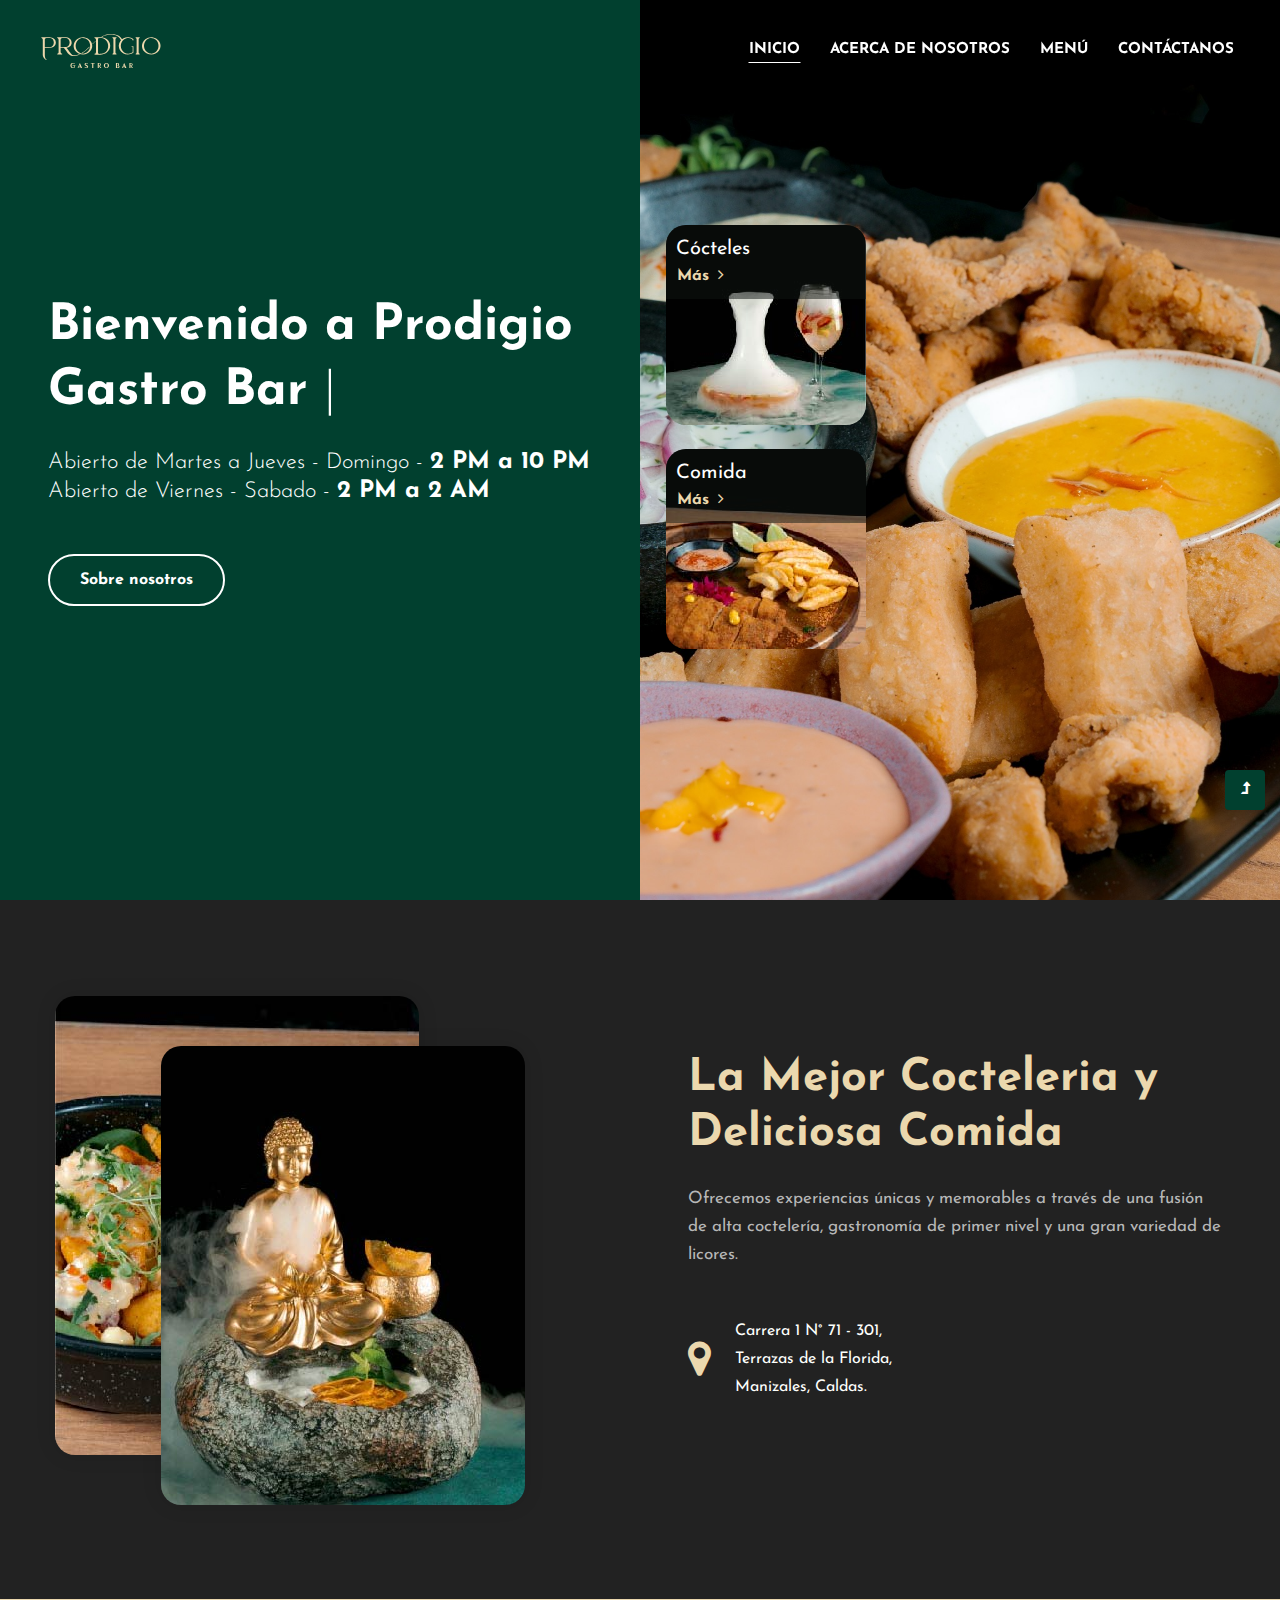
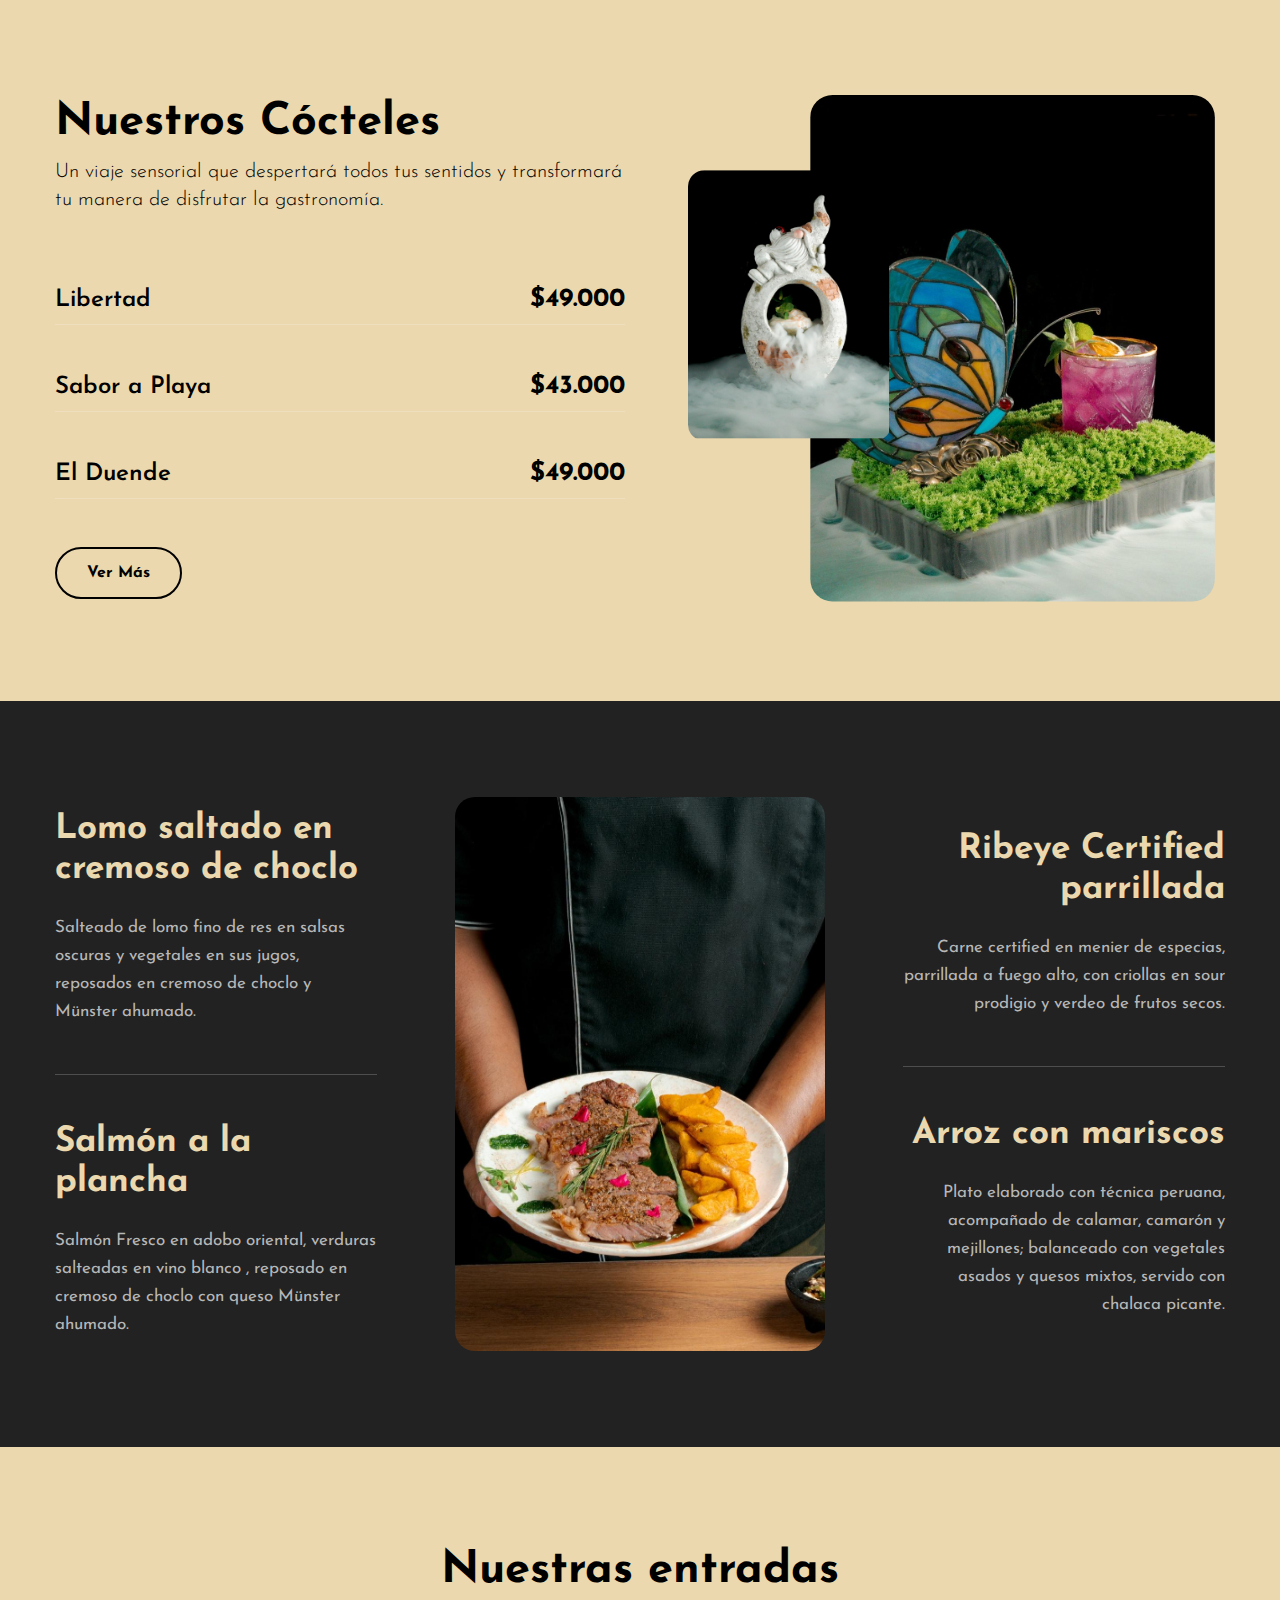
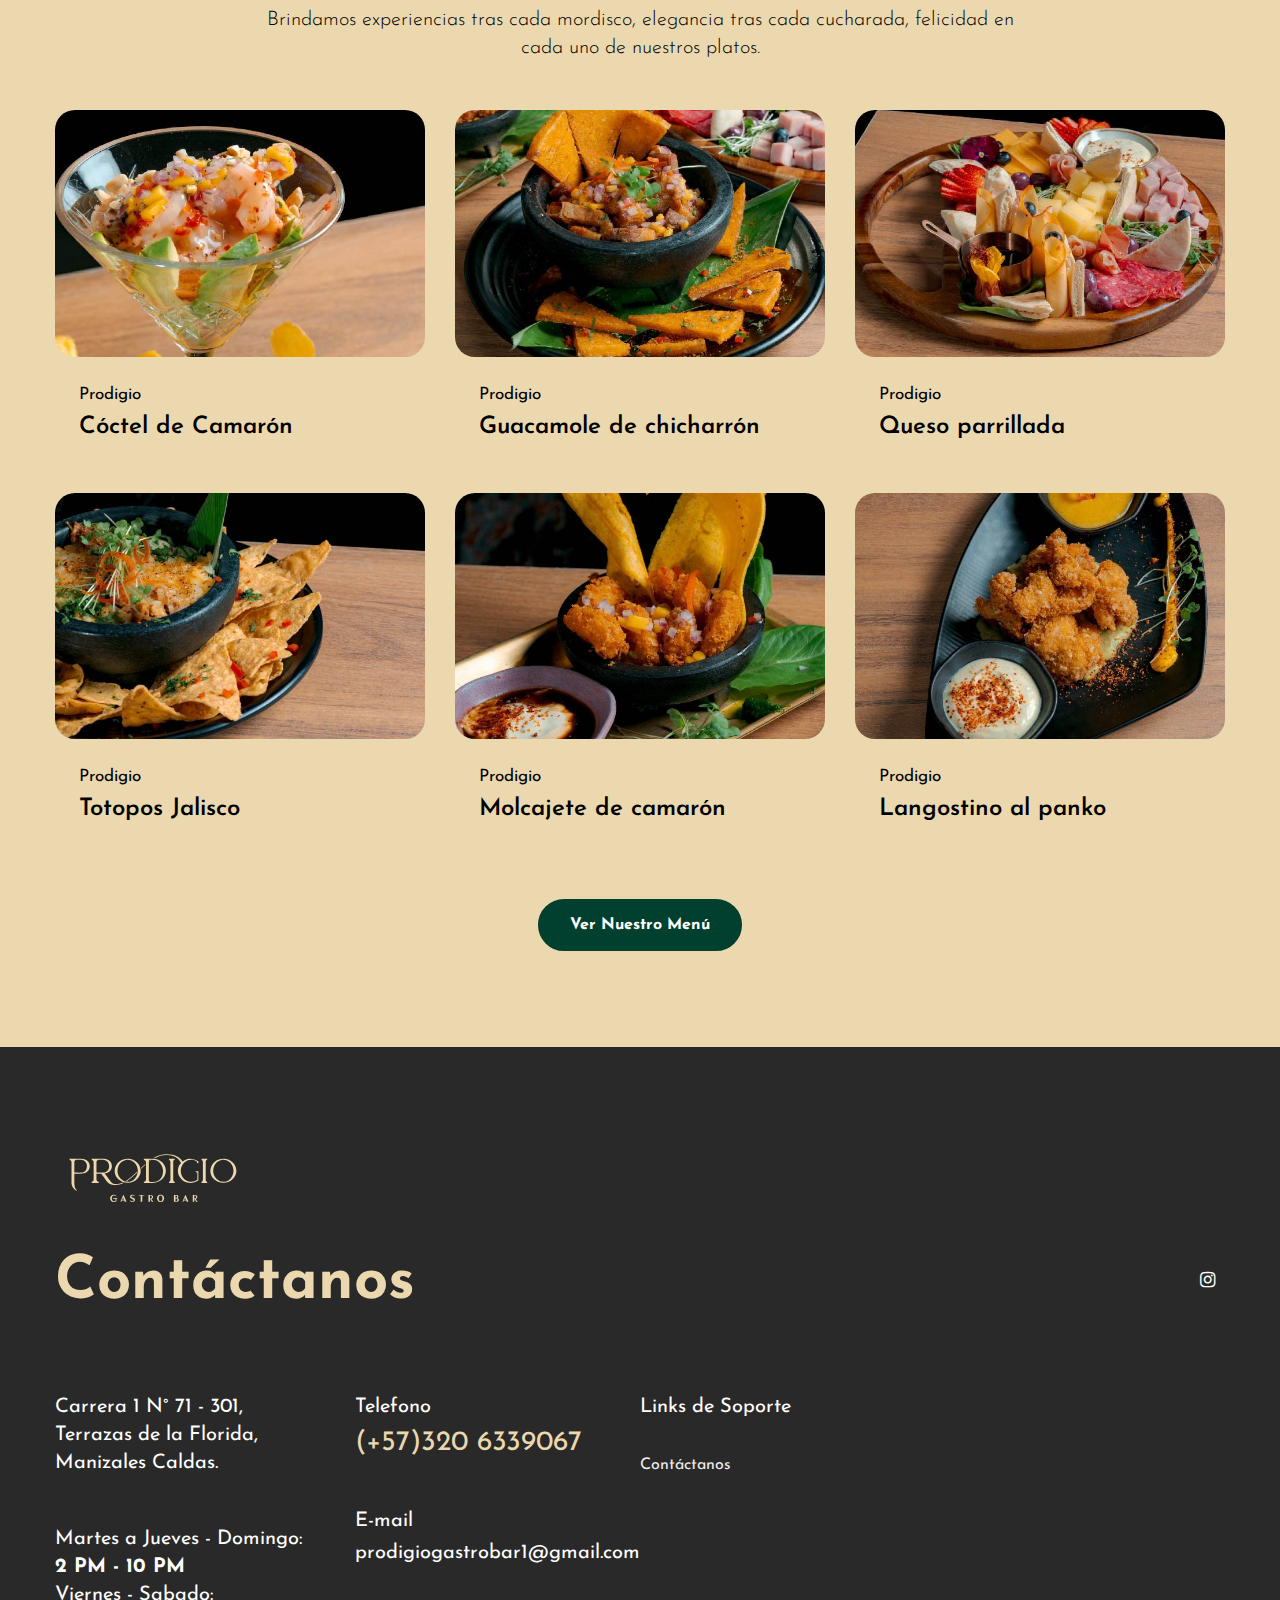
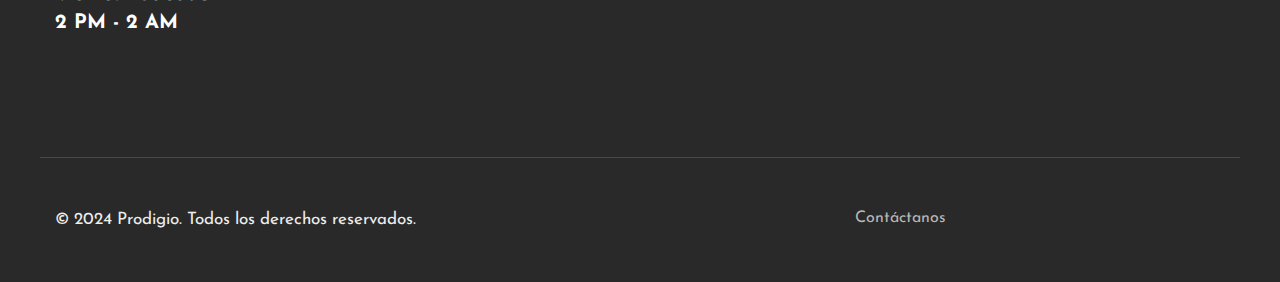
==== commit 0cd6b456: "Add menu, fix comments" ====
--- a/index.html
+++ b/index.html
@@ -48,7 +48,7 @@
                             <a class="nav-link" href="about.html">Acerca de nosotros</a>
                         </li>
                         <li class="nav-item">
-                            <a class="nav-link" href="#">Menú</a>
+                            <a class="nav-link" href="menu.html">Menú</a>
                         </li>
                         <li class="nav-item">
                             <a class="nav-link" href="contact.html">Contáctanos</a>
@@ -68,9 +68,9 @@
                     <div>
                         <h3 class="text-white mb-4">Bienvenido a Prodigio <br>
                             Gastro Bar <span class="type-js"><span class="text-js">¡La mejor experiencia!</span></span></h3>
-                        <p class="banner-text text-white">Abierto de Martes a Jueves - <span>2 pm a 10 Pm</span>
+                        <p class="banner-text text-white">Abierto de Martes a Jueves - Domingo - <span>2 PM a 10 PM</span>
                         </p>
-                        <p class="banner-text text-white">Abierto de Viernes a Domingo - <span>2 pm a 12 Pm</span>
+                        <p class="banner-text text-white">Abierto de Viernes - Sabado - <span>2 PM a 2 AM</span>
                         </p>
                         <a class="btn btn-style-white btn-style-border mt-5" href="about.html">Sobre nosotros</a>
                     </div>
@@ -359,10 +359,7 @@
                         <h6 class="foot-sub-title">Contáctanos</h6>
 
                         <div class="main-social-footer-29">
-                            <a href="#facebook" class="facebook"><span class="fa fa-facebook"></span></a>
-                            <a href="#twitter" class="twitter"><span class="fa fa-twitter"></span></a>
-                            <a href="#instagram" class="instagram"><span class="fa fa-instagram"></span></a>
-                            <a href="#linkedin" class="linkedin"><span class="fa fa-linkedin"></span></a>
+                            <a href="https://www.instagram.com/prodigiogastrobar/" class="instagram" target="_blank"><span class="fa fa-instagram"></span></a>
                         </div>
                     </div>
                 </div>
@@ -370,18 +367,18 @@
                     <div class="col-lg-3 col-sm-6">
                         <div class="address-grid">
                             <h5>Carrera 1 N° 71 - 301, Terrazas de la Florida, <br> Manizales Caldas.</h5>
-                            <h5 class="mt-sm-5 mt-4">Martes - Jueves: <span> 2 PM - 10 PM</span> <br> Viernes - Domingo: <span> 2 PM - 12 PM</span></h5>
+                            <h5 class="mt-sm-5 mt-4">Martes a Jueves - Domingo: <br><span> 2 PM - 10 PM</span> <br> Viernes - Sabado: <br><span> 2 PM - 2 AM</span></h5>
                         </div>
                     </div>
                     <div class="col-lg-3 col-sm-6 mt-sm-0 mt-4">
                         <div class="address-grid">
                             <h5>Telefono</h5>
-                            <h5 class="phone-number-text mt-2"><a href="tel:+57 3213772519">(+57)321 1232312</a></h5>
+                            <h5 class="phone-number-text mt-2"><a href="tel:+57 3206339067">(+57)320 6339067</a></h5>
                         </div>
                         <div class="address-grid mt-sm-5 mt-4">
                             <h5>E-mail</h5>
-                            <h5 class="email-cont-text mt-1"> <a href="mailto:prodigio@mail.com"
-                                    class="mail">prodigio@mail.com</a></h5>
+                            <h5 class="email-cont-text mt-1"> <a href="mailto:prodigiogastrobar1@gmail.com"
+                                    class="mail">prodigiogastrobar1@gmail.com</a></h5>
                         </div>
                     </div>
                     <div class="col-lg-2 col-md-6 col-sm-5 footer-list-menu pl-lg-0 mt-lg-0 mt-sm-5 mt-4">
--- a/assets/css/style-starter.css
+++ b/assets/css/style-starter.css
@@ -69,7 +69,7 @@
 
 body {
   margin: 0;
-  font-family: -apple-system, BlinkMacSystemFont, "Segoe UI", Roboto, "Helvetica Neue", Arial, "Noto Sans", sans-serif, "Apple Color Emoji", "Segoe UI Emoji", "Segoe UI Symbol", "Noto Color Emoji";
+  font-family: -apple-system, BlinkMacSystemFont, "Segoe UI", Roboto, "Helvetica Neue", Arial, "Infinito Sans", sans-serif, "Apple Color Emoji", "Segoe UI Emoji", "Segoe UI Symbol", "Noto Color Emoji";
   font-size: 1rem;
   font-weight: 400;
   line-height: 1.5;
@@ -16088,7 +16088,7 @@
 
 /* inner-banner */
 .inner-banner {
-  background: url(../images/inner-banner.jpg) no-repeat center;
+  background: url(../images/inner-banner.png) no-repeat center;
   background-size: cover;
   -webkit-background-size: cover;
   -moz-background-size: cover;
@@ -16887,7 +16887,7 @@
 .menu-item-price h6 {
   font-weight: bold;
   font-size: 1.3em;
-  color: var(--primary-color);
+  color: var(--secondary-color);
 }
 
 .menu-item-description p {
@@ -17140,4 +17140,116 @@
 
 /* //pagination blog page */
 
-/*# sourceMappingURL=style-freedom.css.map */+/*# sourceMappingURL=style-freedom.css.map */
+
+
+
+/* error page */
+.w3l-error-page {
+  background: url(../images/error.jpg) no-repeat center left;
+  background-size: cover;
+  -webkit-background-size: cover;
+  -moz-background-size: cover;
+  -o-background-size: cover;
+  -ms-background-size: cover;
+  position: relative;
+  z-index: 1;
+  min-height: 100vh;
+  display: flex;
+  align-items: center;
+}
+
+.w3l-error-page::before {
+  content: "";
+  position: absolute;
+  width: 100%;
+  height: 100%;
+  background: linear-gradient(to right, transparent, rgb(10 10 10 / 75%));
+  z-index: -1;
+}
+
+.w3l-error-block .content h1 {
+  font-size: 200px;
+  line-height: 190px;
+  color: #fff;
+  font-weight: 600;
+}
+
+.w3l-error-block .content p {
+  font-size: 20px;
+  line-height: 34px;
+  text-transform: uppercase;
+  margin-top: 30px;
+}
+
+.w3l-error-block .search-error .search-input {
+  border: none;
+  padding: 14px 50px 14px 14px;
+  font-size: 16px;
+  color: #fff;
+  background: transparent;
+  width: 100%;
+  border-radius: 30px;
+  border: 2px solid #fff;
+}
+
+.w3l-error-block .search-error button {
+  border: none;
+  color: #fff;
+  background: none;
+  position: absolute;
+  right: 0;
+  padding: 0 20px 0 10px;
+  font-size: 16px;
+  top: 0;
+  bottom: 0;
+}
+
+.w3l-error-block .search-error button:hover {
+  color: var(--heading-color);
+}
+
+/* placeholder color change */
+.search-error ::placeholder {
+  color: #fff;
+  opacity: .8;
+  /* Firefox */
+}
+
+.search-error :-ms-input-placeholder {
+  /* Internet Explorer 10-11 */
+  color: #fff;
+}
+
+.search-error ::-ms-input-placeholder {
+  /* Microsoft Edge */
+  color: #fff;
+}
+
+@media (max-width: 991px) {
+  .w3l-error-block .content h1 {
+    font-size: 150px;
+  }
+
+  .w3l-error-block .content h2 {
+    font-size: 27px;
+  }
+}
+
+@media (max-width: 440px) {
+  .w3l-error-block .content h1 {
+    font-size: 120px;
+    line-height: 150px;
+  }
+
+  .w3l-error-block .content h2 {
+    font-size: 27px;
+  }
+
+  .w3l-error-block .content p {
+    font-size: 16px;
+    margin-top: 10px;
+  }
+}
+
+/* //error page */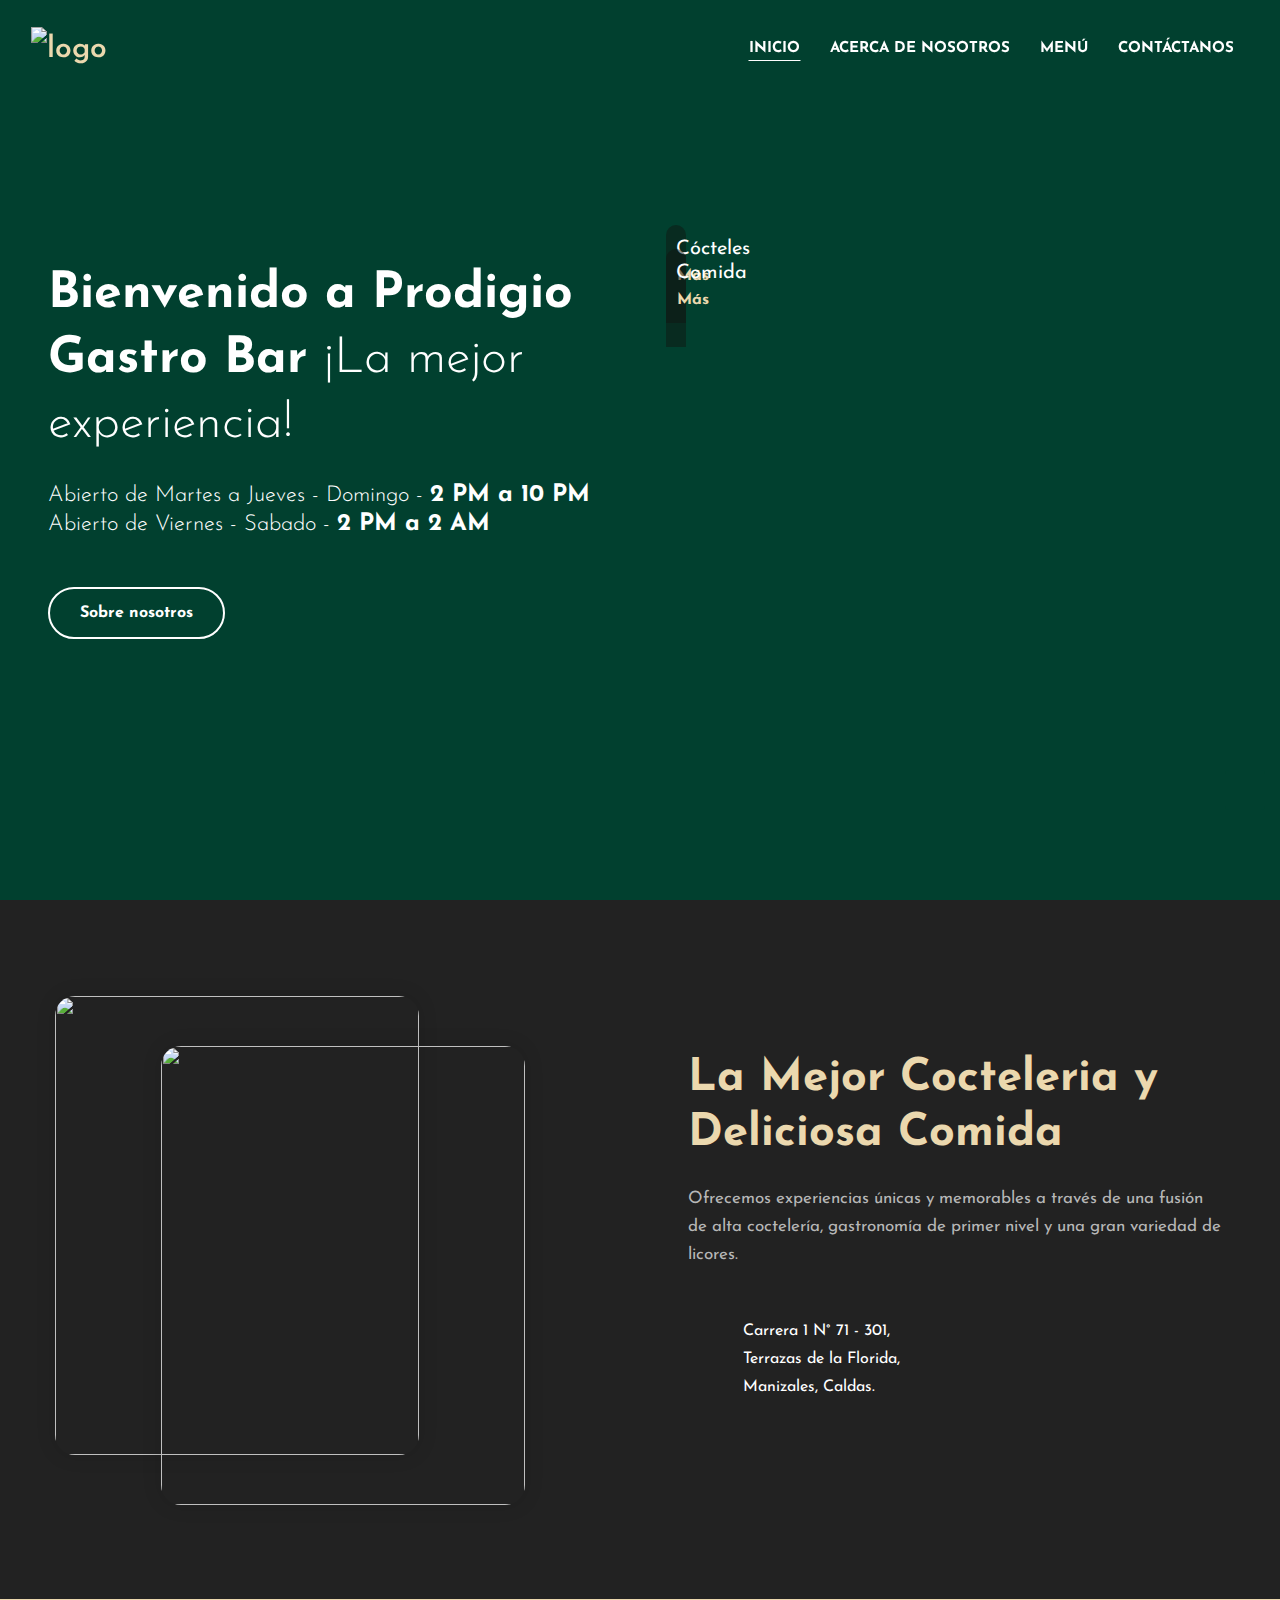
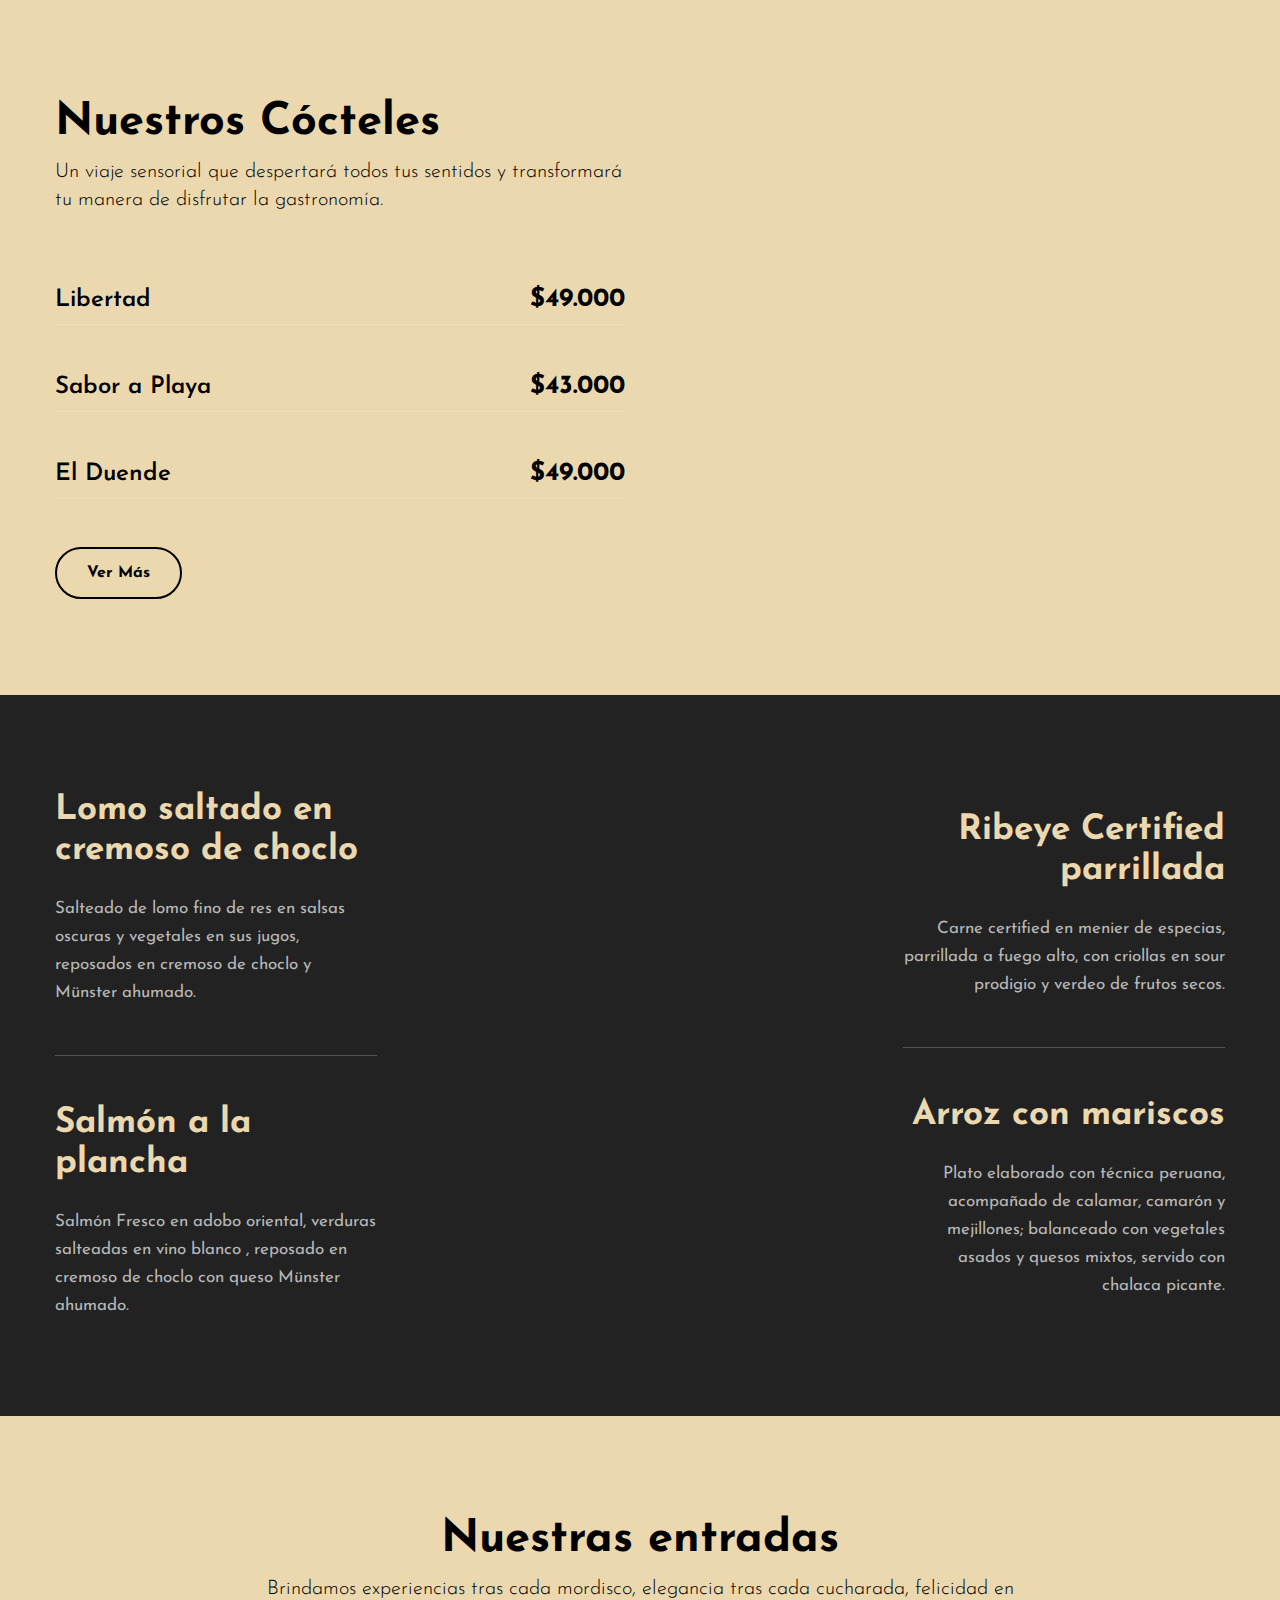
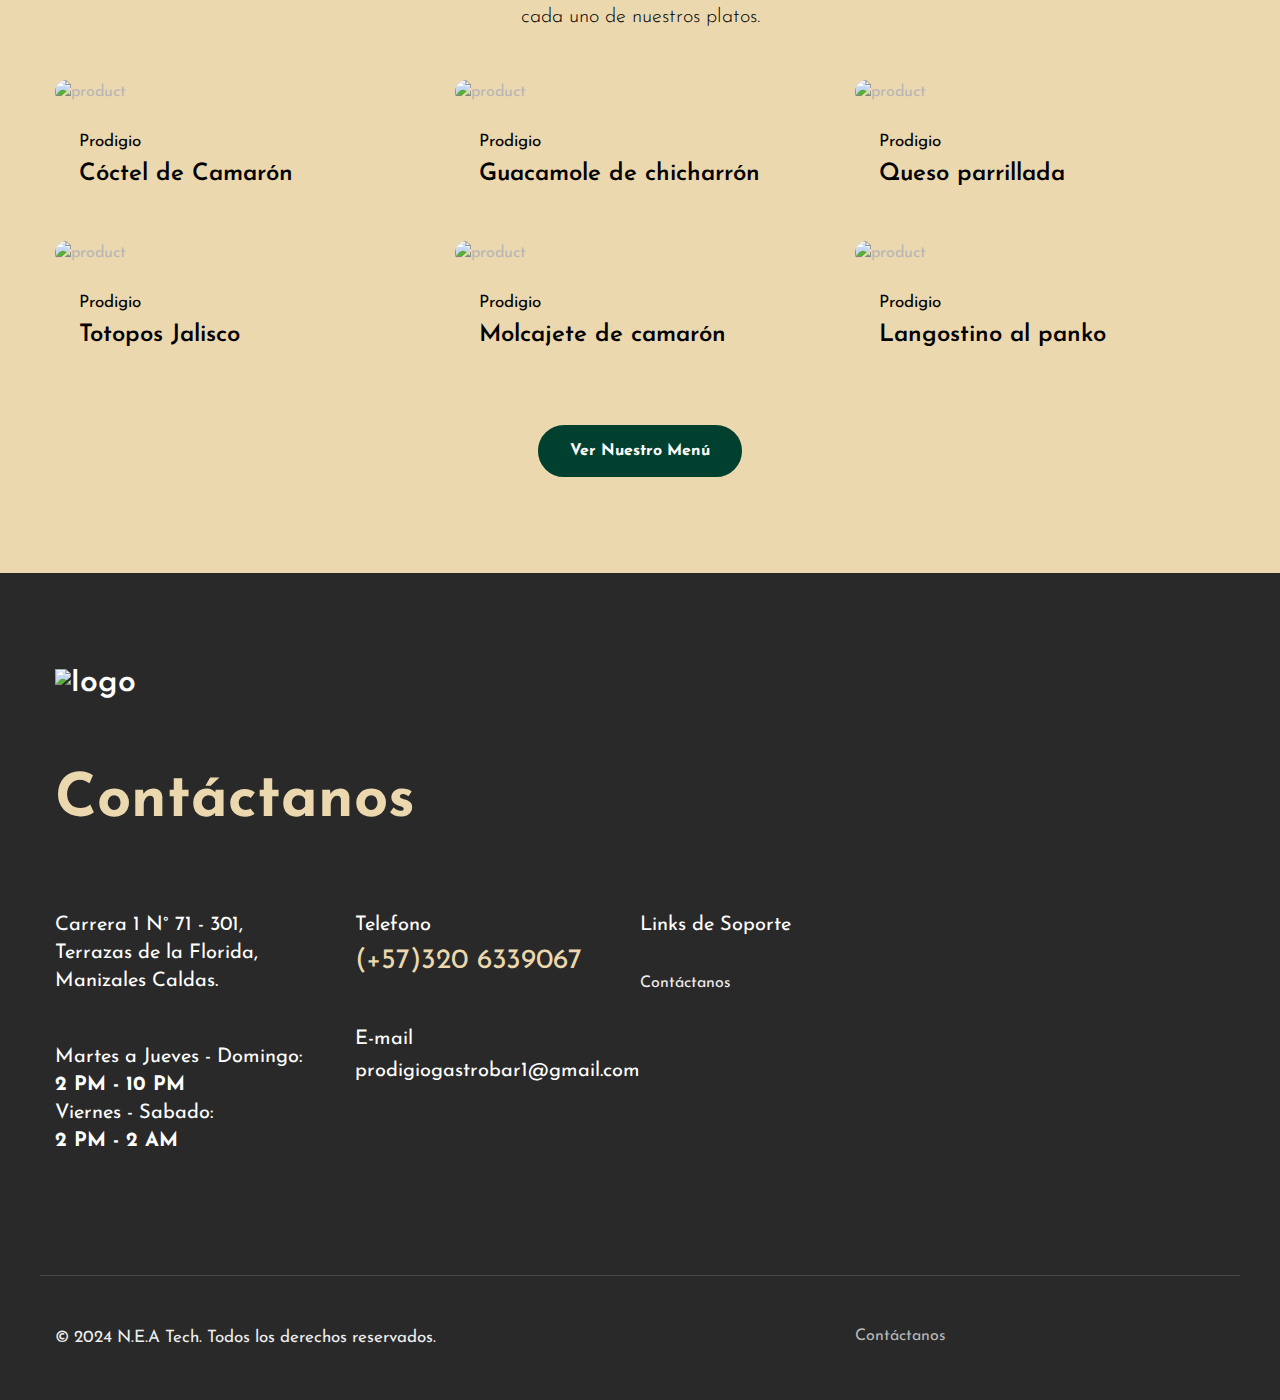
==== commit 3638224b: "Add license, upd template" ====
--- a/index.html
+++ b/index.html
@@ -1,7 +1,3 @@
-<!--
-Author: W3layouts
-Author URL: http://w3layouts.com
--->
 <!doctype html>
 <html lang="es">
 
@@ -10,13 +6,13 @@
     <meta charset="utf-8">
     <meta name="viewport" content="width=device-width, initial-scale=1, shrink-to-fit=no">
     <link rel="icon" href="assets/images/favicon.ico" type="image/x-icon">
-    <title>Prodigio: Gastro Bar</title>
+    <title>Prodigio Gastro Bar</title>
     <!-- google-fonts -->
     <link href="//fonts.googleapis.com/css2?family=Josefin+Sans:wght@100;200;300;400;500;600;700&display=swap"
         rel="stylesheet">
     <!-- //google-fonts -->
     <!-- Template CSS Style link -->
-    <link rel="stylesheet" href="assets/css/style-starter.css">
+    <link rel="stylesheet" href="assets/css/style-liberty.css">
 </head>
 
 <body>
@@ -393,7 +389,7 @@
                 <!-- copyright -->
                 <div class="w3l-copyright mt-lg-5 mt-sm-4 pt-md-4 pt-3">
                     <div class="row bottom-copies pt-md-5 pt-4 mt-md-5 mt-4">
-                        <p class="col-lg-8 copy-footer-29">© 2024 Prodigio. Todos los derechos reservados. </a></p>
+                        <p class="col-lg-8 copy-footer-29">© 2024 N.E.A Tech. Todos los derechos reservados. </a></p>
 
                         <div class="col-lg-4 footer-list-29 mt-lg-0 mt-md-4 mt-2">
                             <ul class="d-flex text-lg-right">
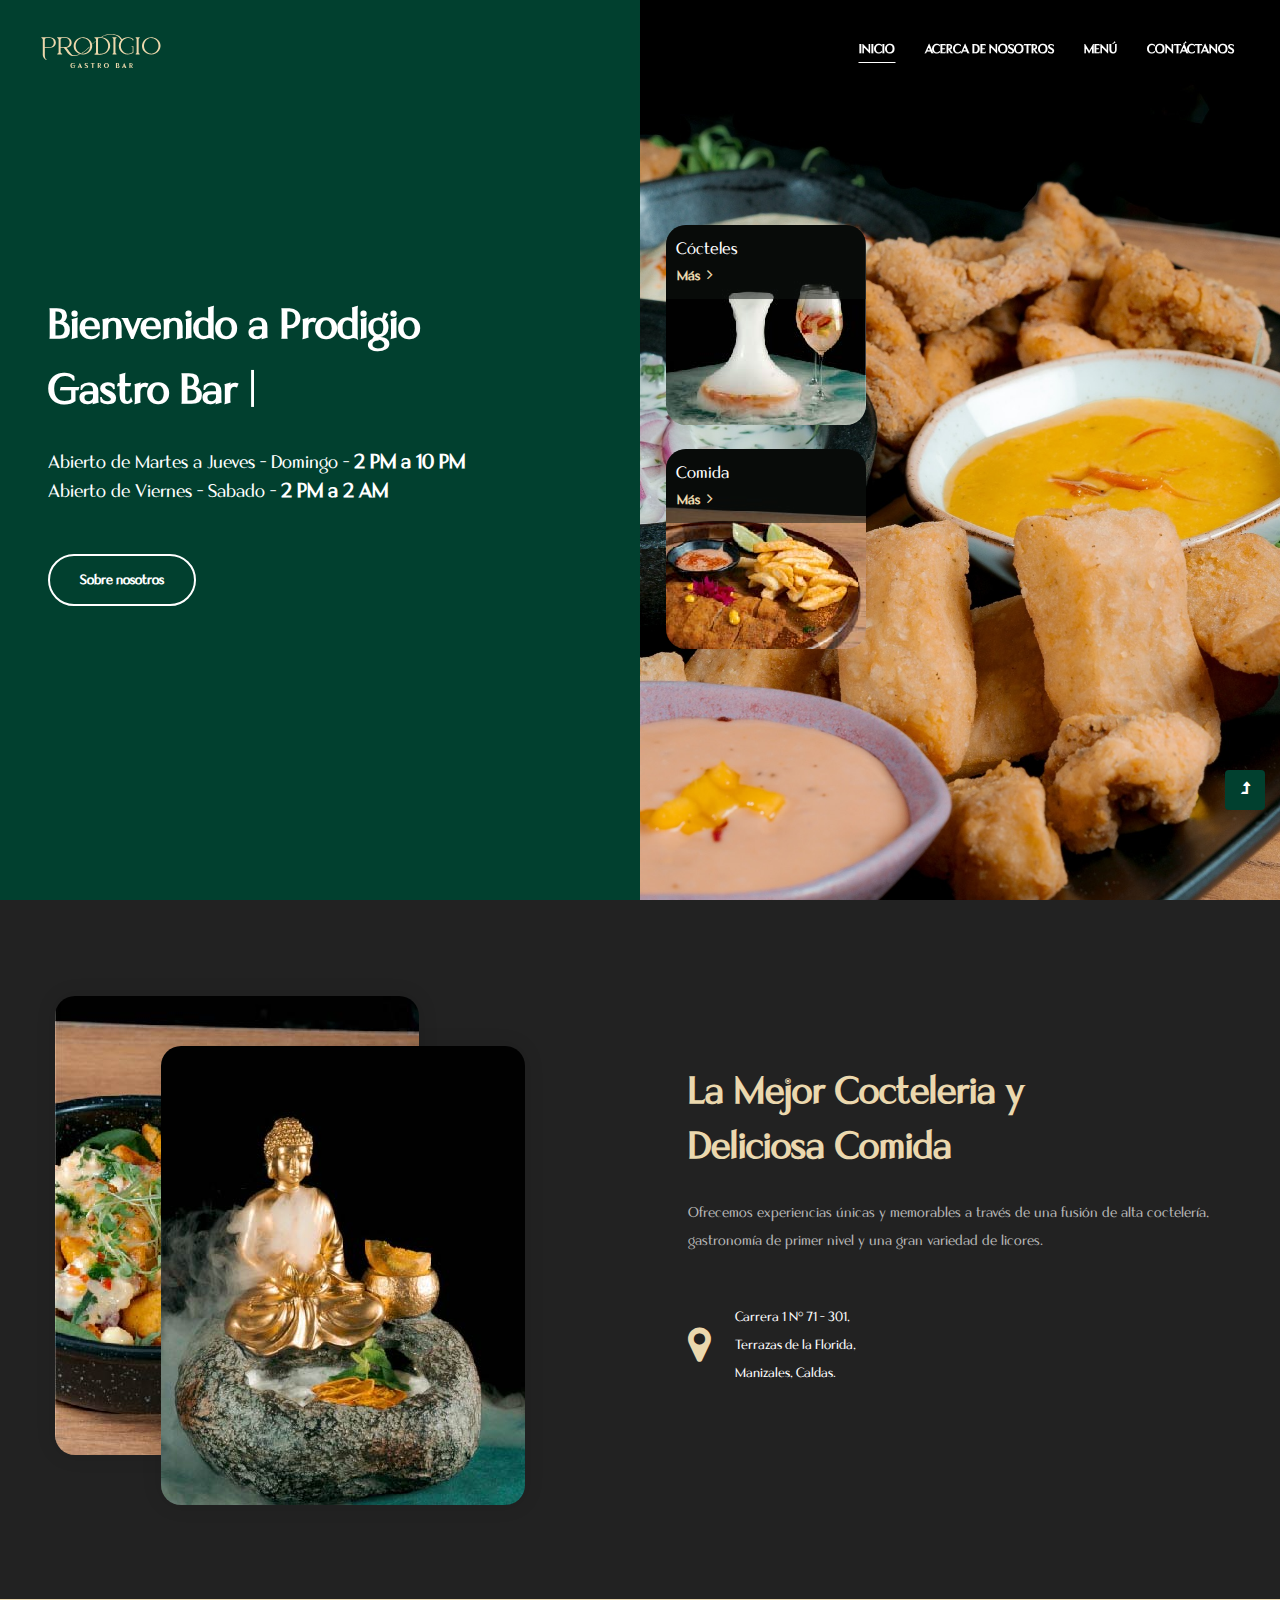
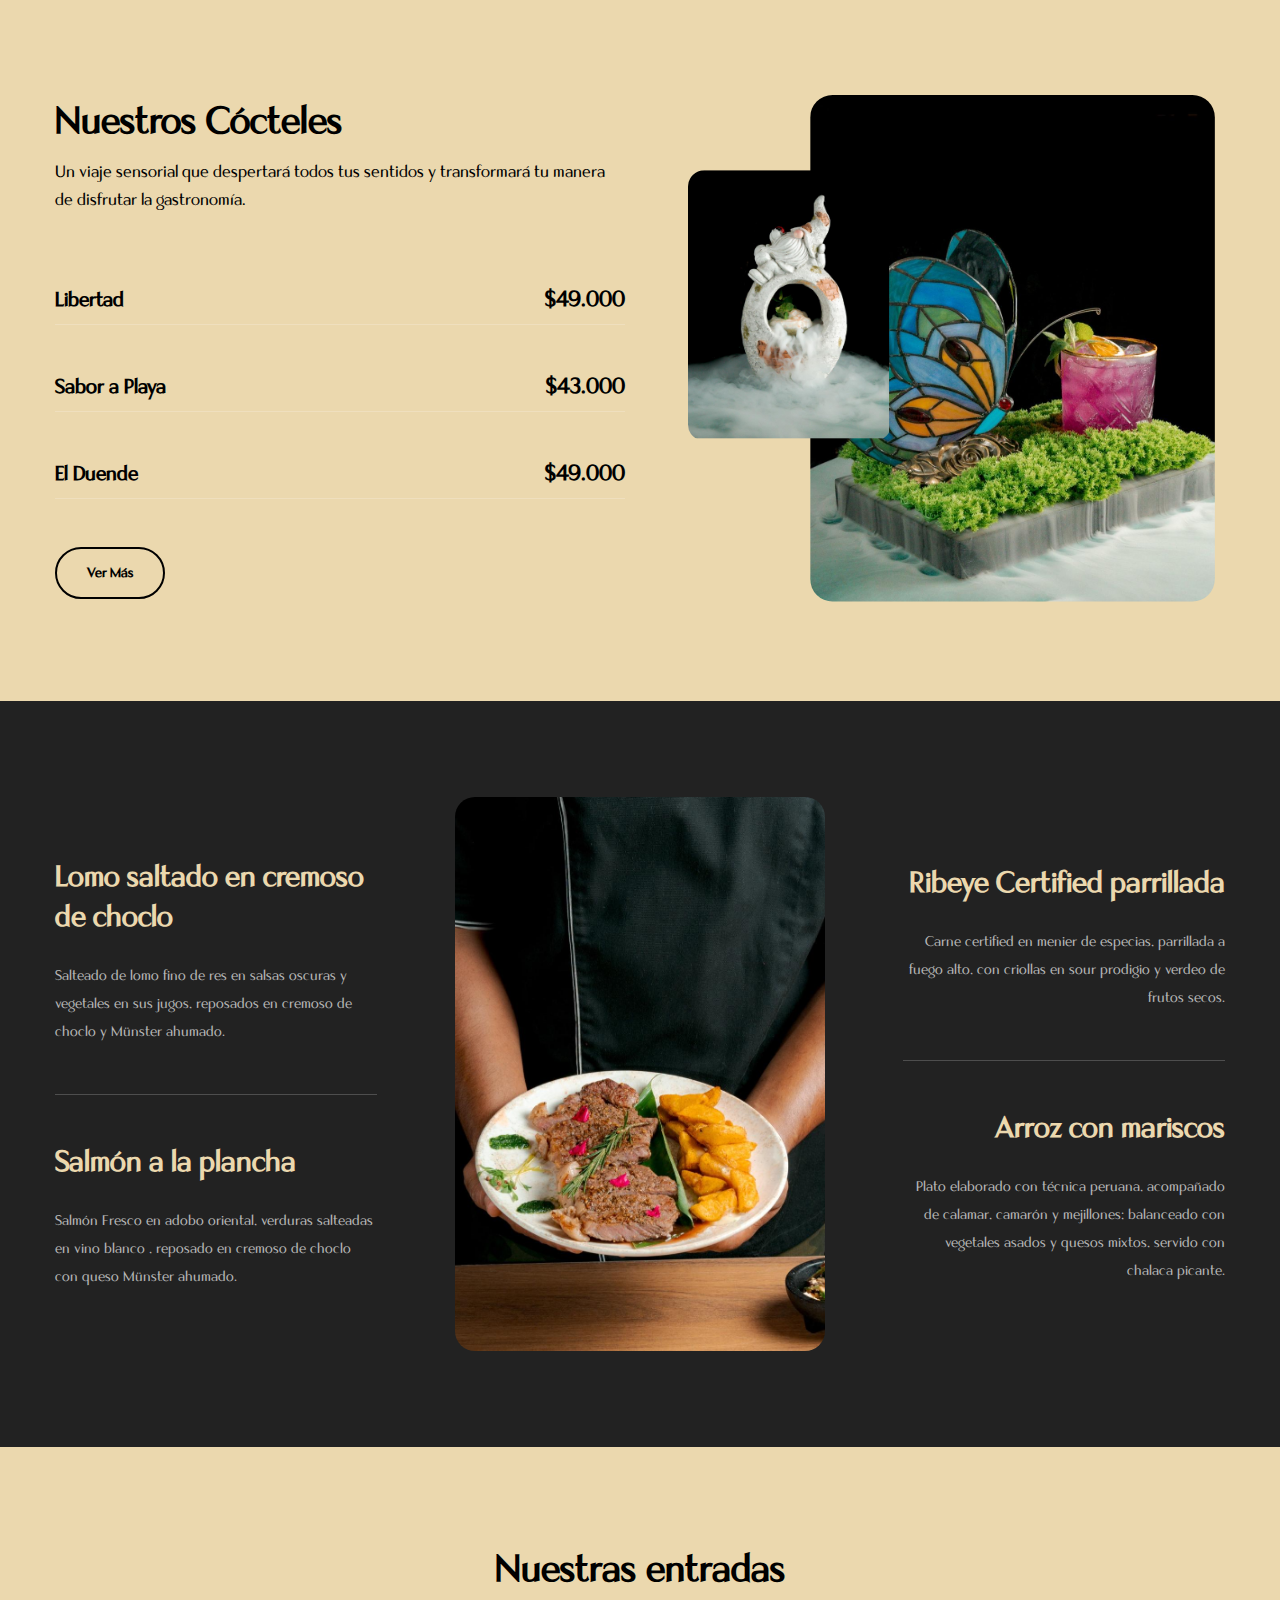
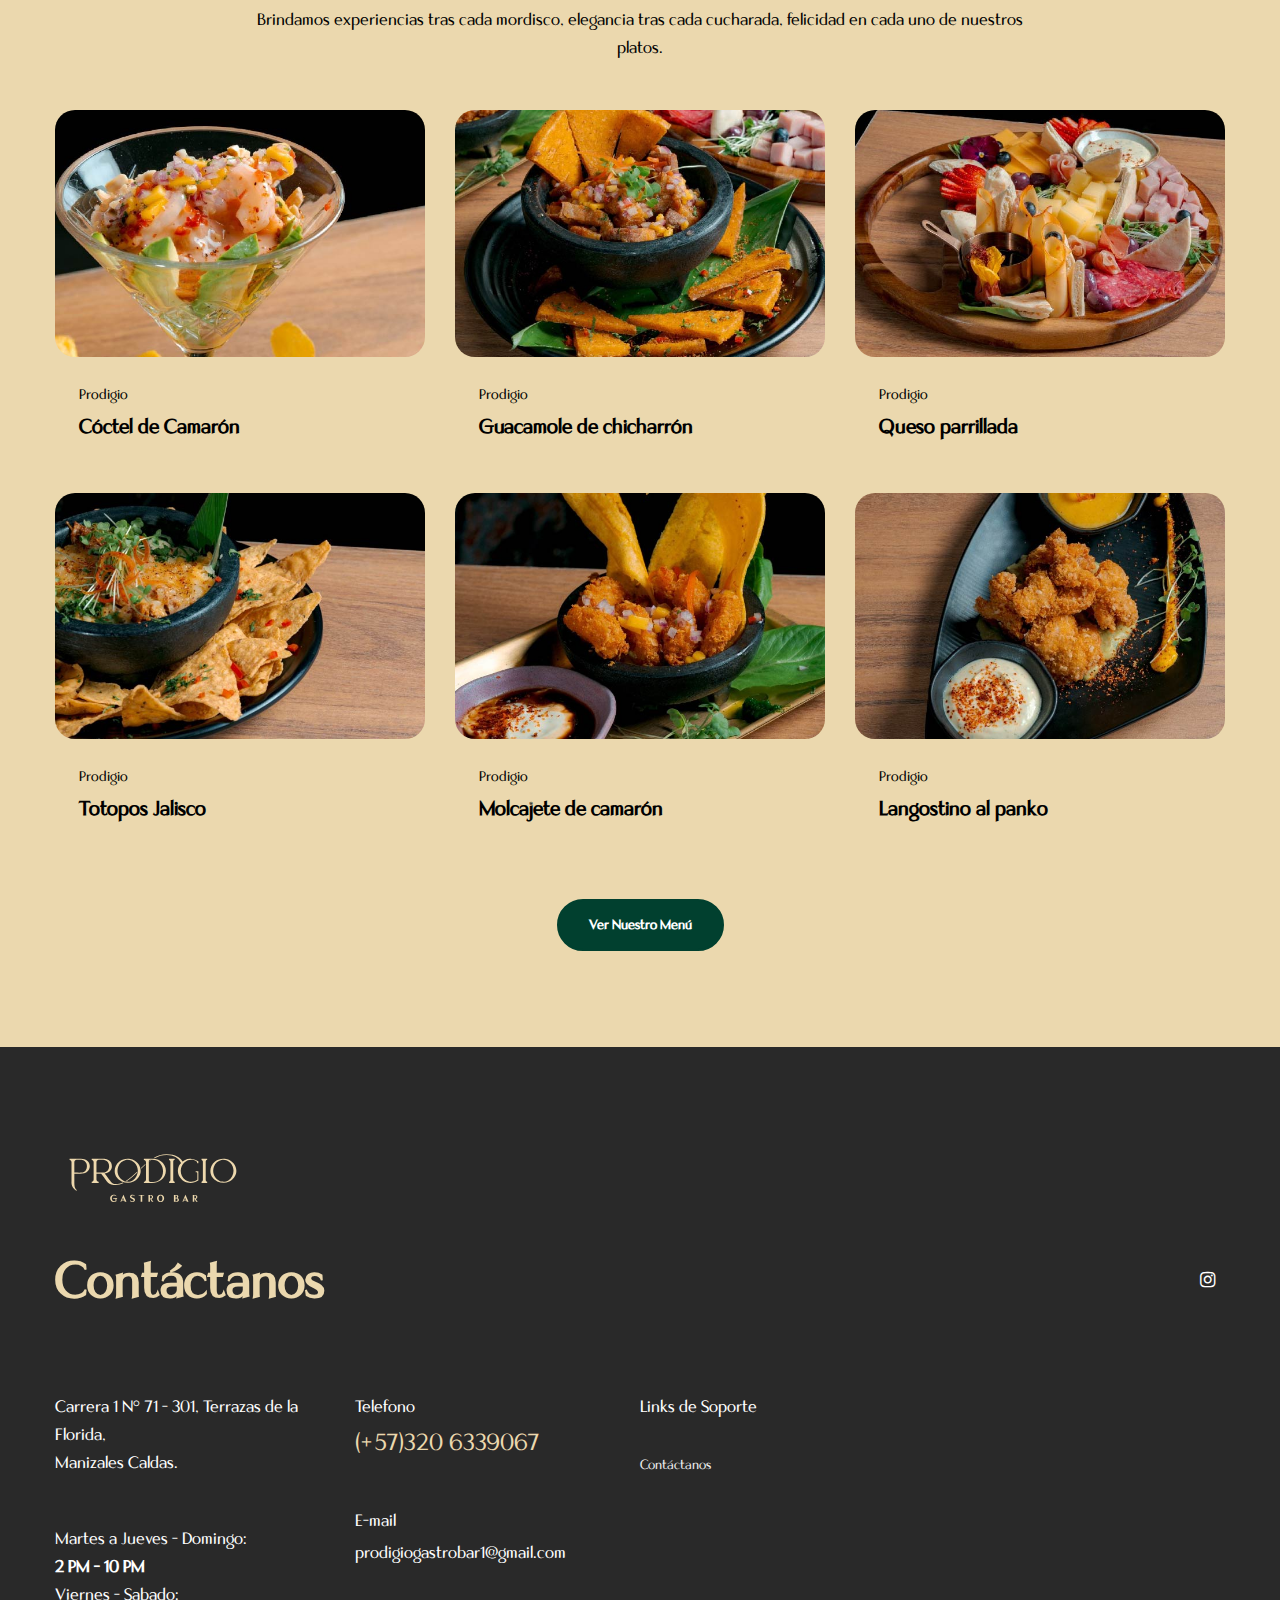
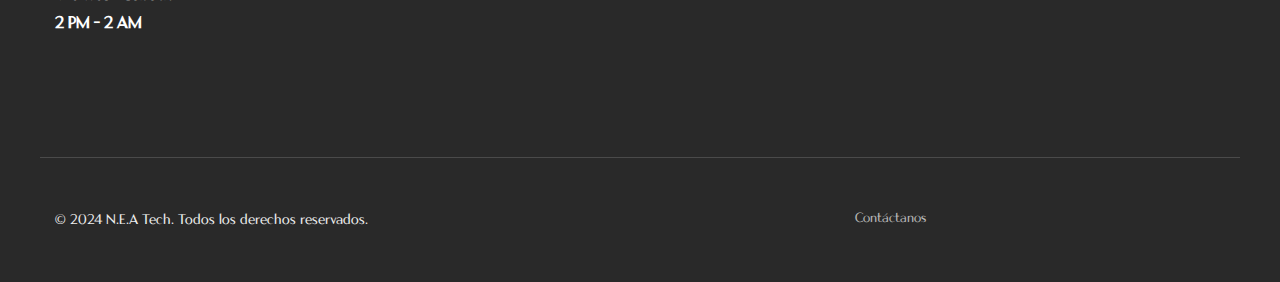
==== commit 2cca9095: "upd metadata to SEO" ====
--- a/index.html
+++ b/index.html
@@ -5,7 +5,13 @@
     <!-- Required meta tags -->
     <meta charset="utf-8">
     <meta name="viewport" content="width=device-width, initial-scale=1, shrink-to-fit=no">
+    <meta property="og:title" content="Prodigio Gastro Bar | Manizales">
+    <meta property="og:description" content="Experimenta las mejores sensaciones con nuestra cocina y nuestros cocteles de autor. ¡Reserva hoy mismo!">
+    <meta property="og:image" content="https://prodigiogastrobar.com/assets/images/inner-banner.png">
+    <meta property="og:url" content="https://prodigiogastrobar.com/">
+    <meta name="description" content="Experimenta las mejores sensaciones con nuestra cocina y nuestros cocteles de autor. ¡Reserva hoy mismo!">
     <link rel="icon" href="assets/images/favicon.ico" type="image/x-icon">
+    <link rel="canonical" href="https://prodigiogastrobar.com">
     <title>Prodigio Gastro Bar</title>
     <!-- google-fonts -->
     <link href="//fonts.googleapis.com/css2?family=Josefin+Sans:wght@100;200;300;400;500;600;700&display=swap"
@@ -13,6 +19,23 @@
     <!-- //google-fonts -->
     <!-- Template CSS Style link -->
     <link rel="stylesheet" href="assets/css/style-liberty.css">
+
+    <script type="application/ld+json">
+        {
+          "@context": "https://schema.org",
+          "@type": "Organization",
+          "url": "https://prodigiogastrobar.com",
+          "name": "Prodigio Gastro Bar",
+          "description": "Ofrecemos experiencias culinarias únicas, con alta coctelería y una fusión gastronómica de primer nivel.",
+          "logo": {
+            "@type": "ImageObject",
+            "url": "https://prodigiogastrobar.com/assets/images/Logo.svg",
+            "width": 300,
+            "height": 300
+          }
+        }
+    </script>
+
 </head>
 
 <body>
